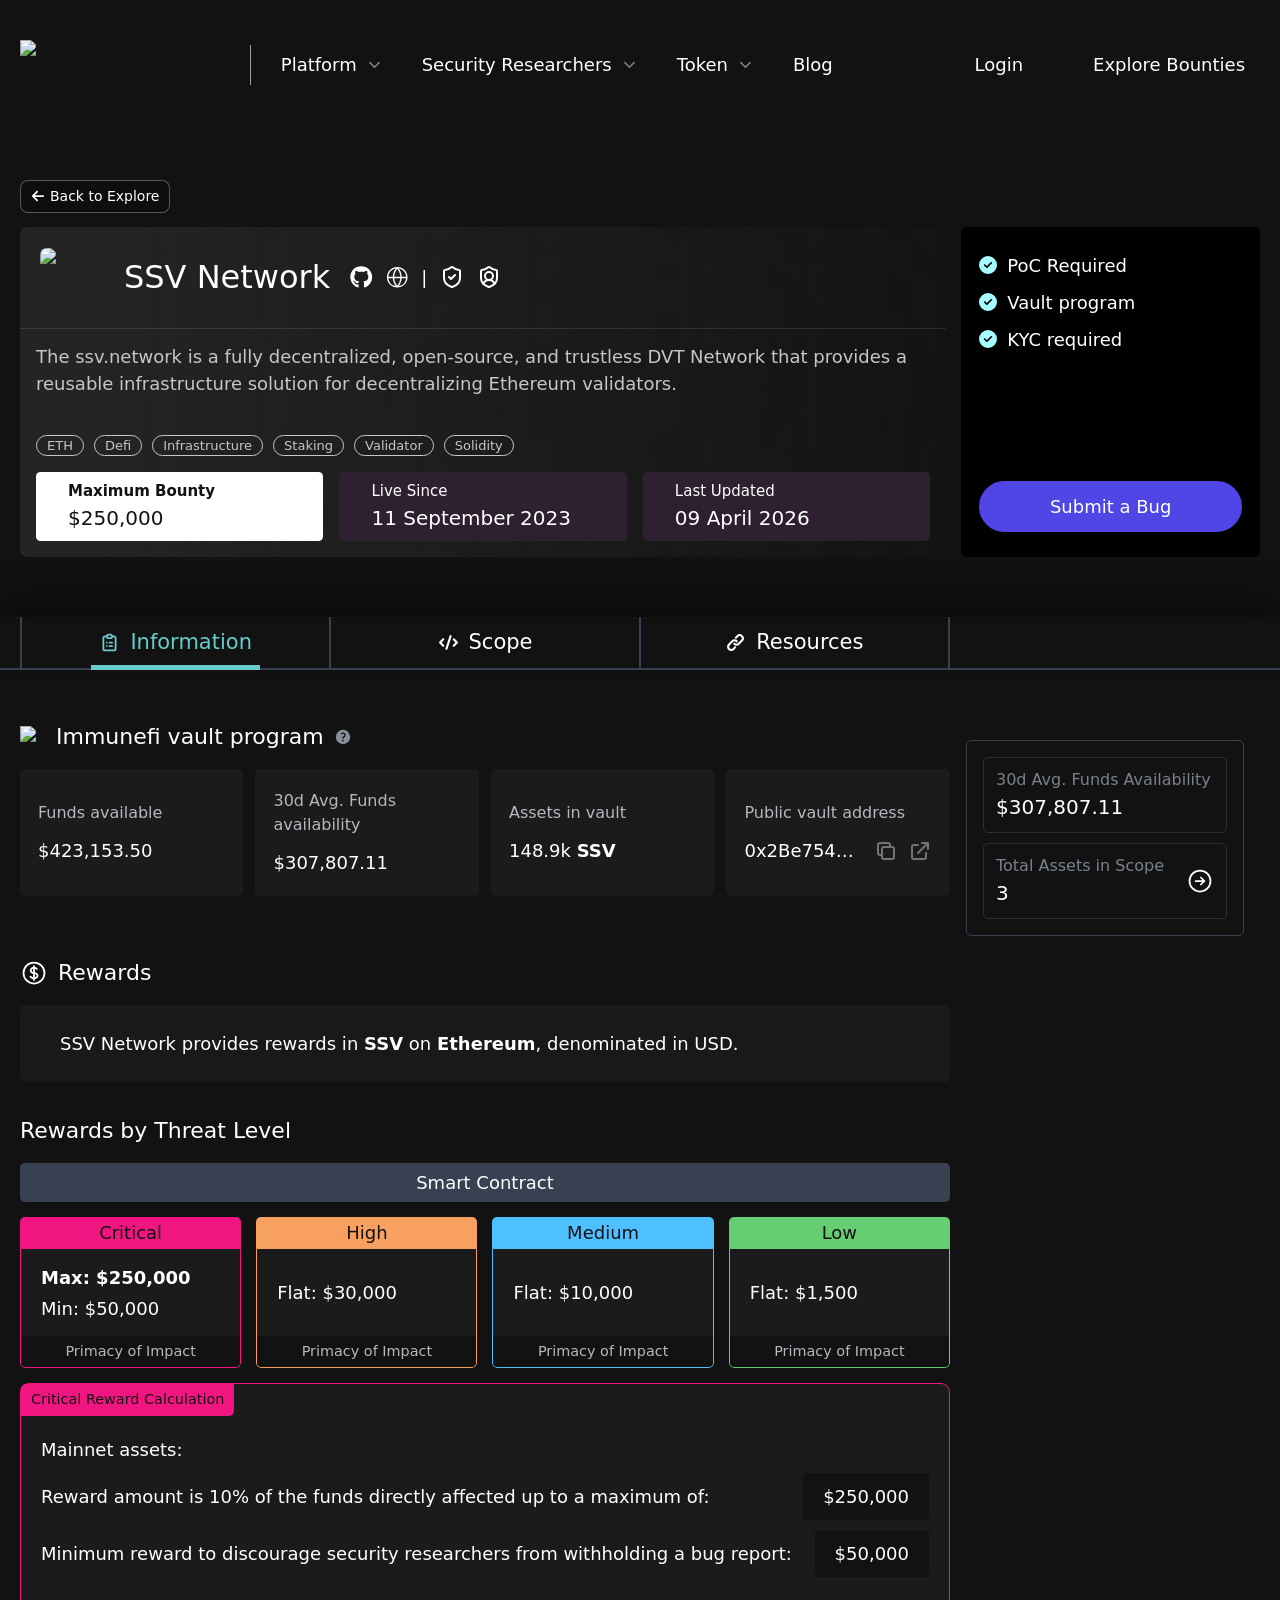
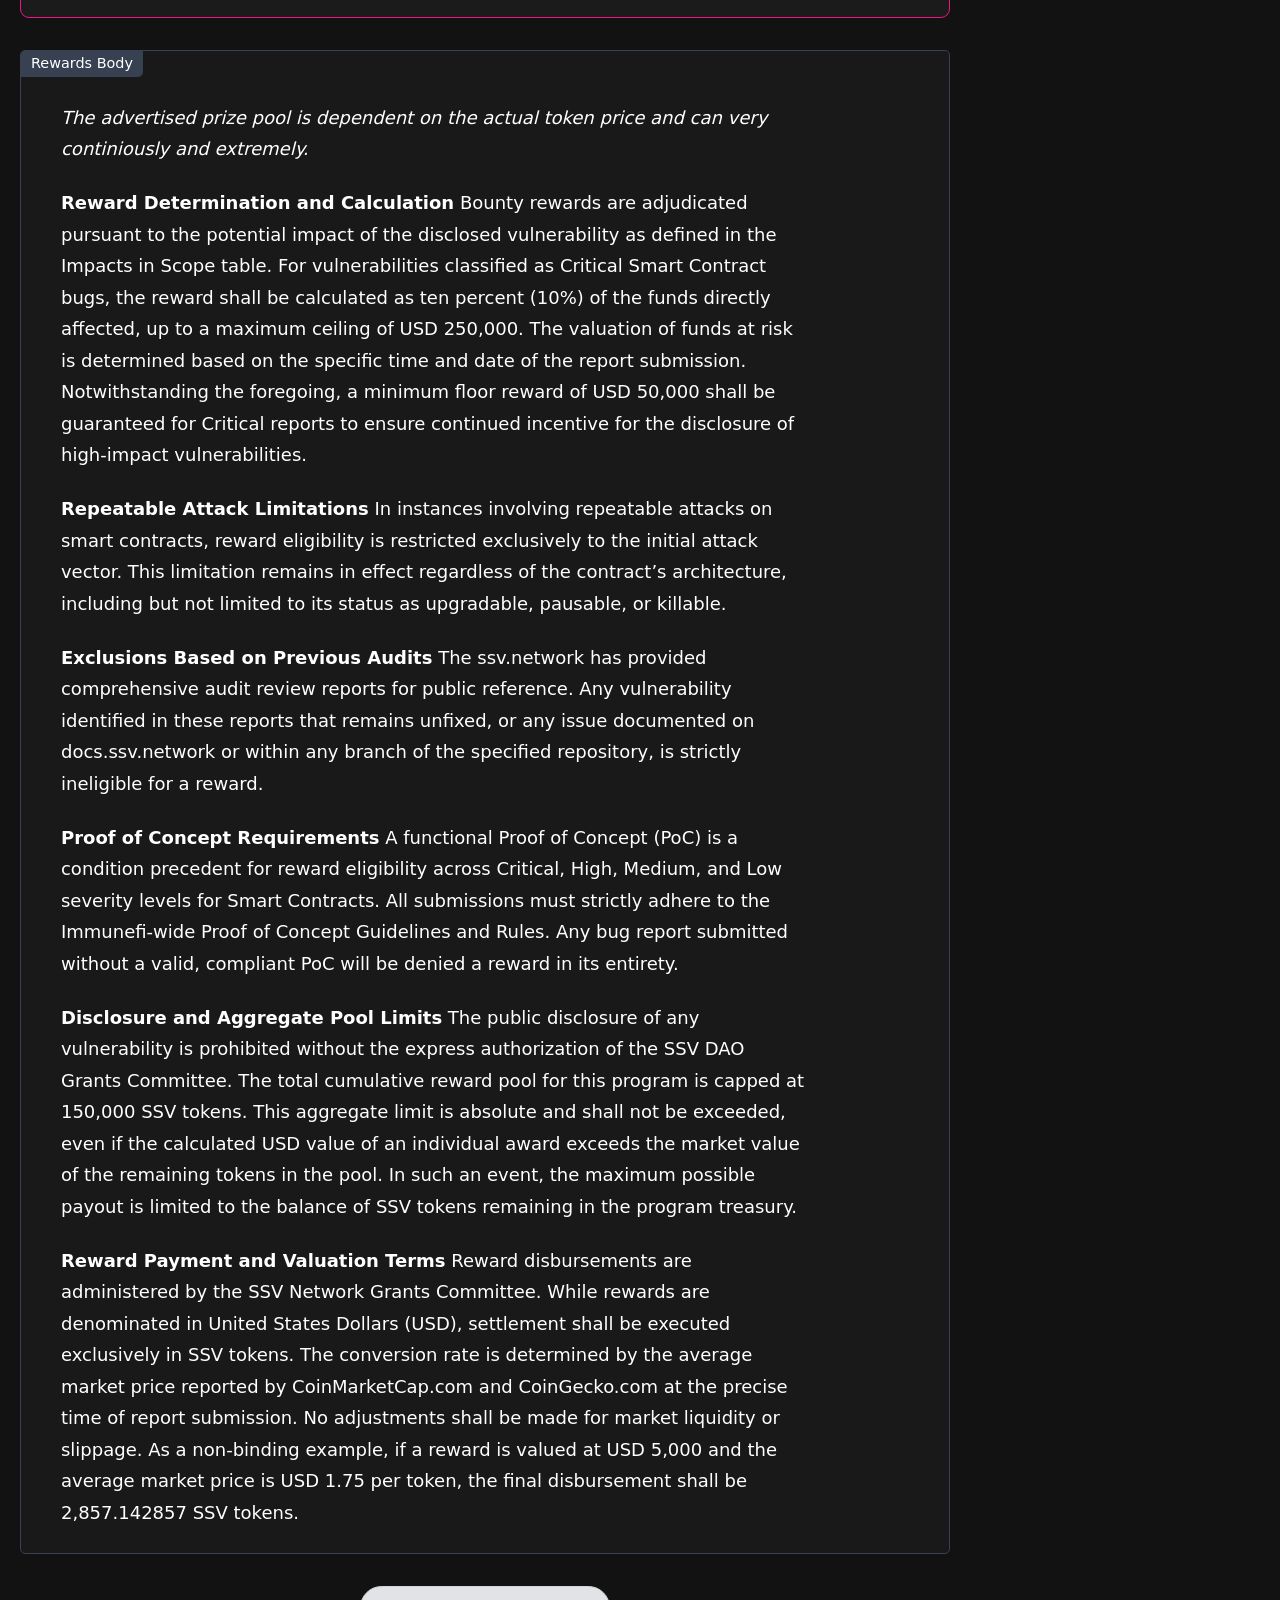
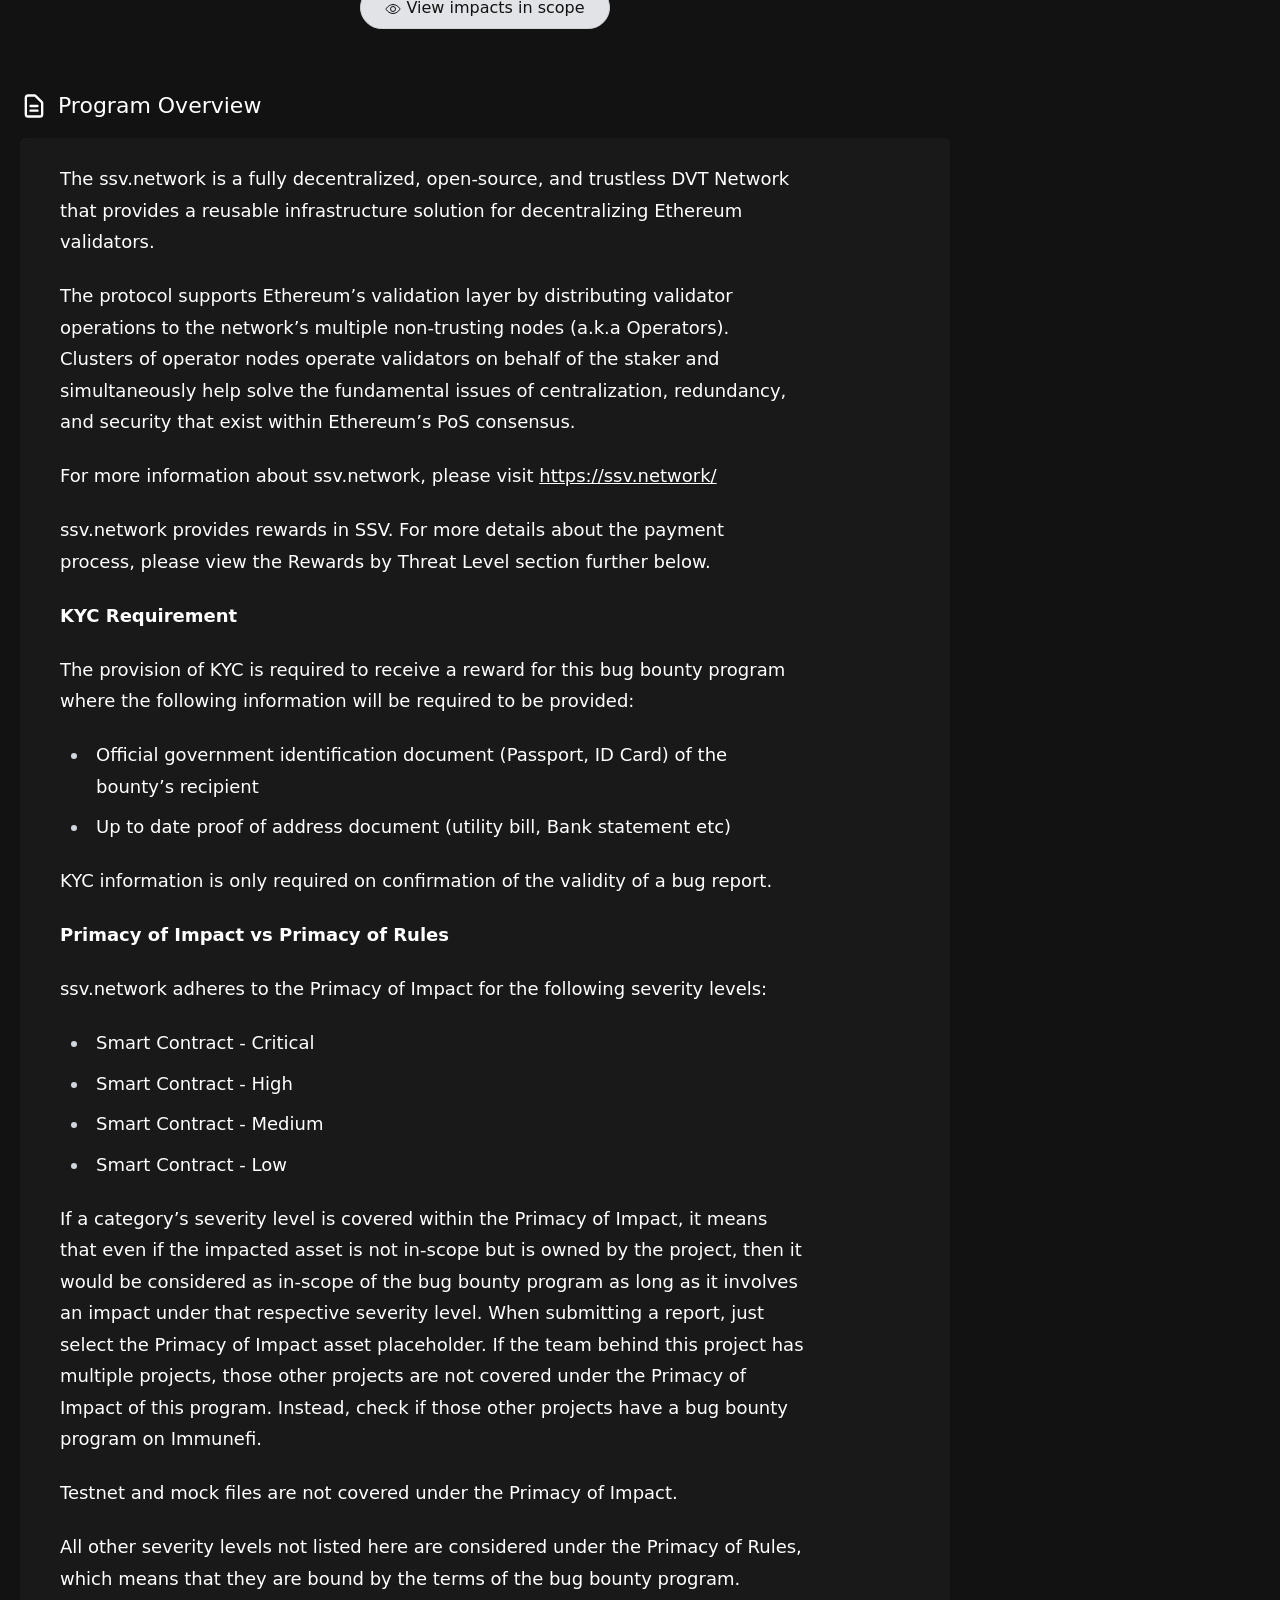
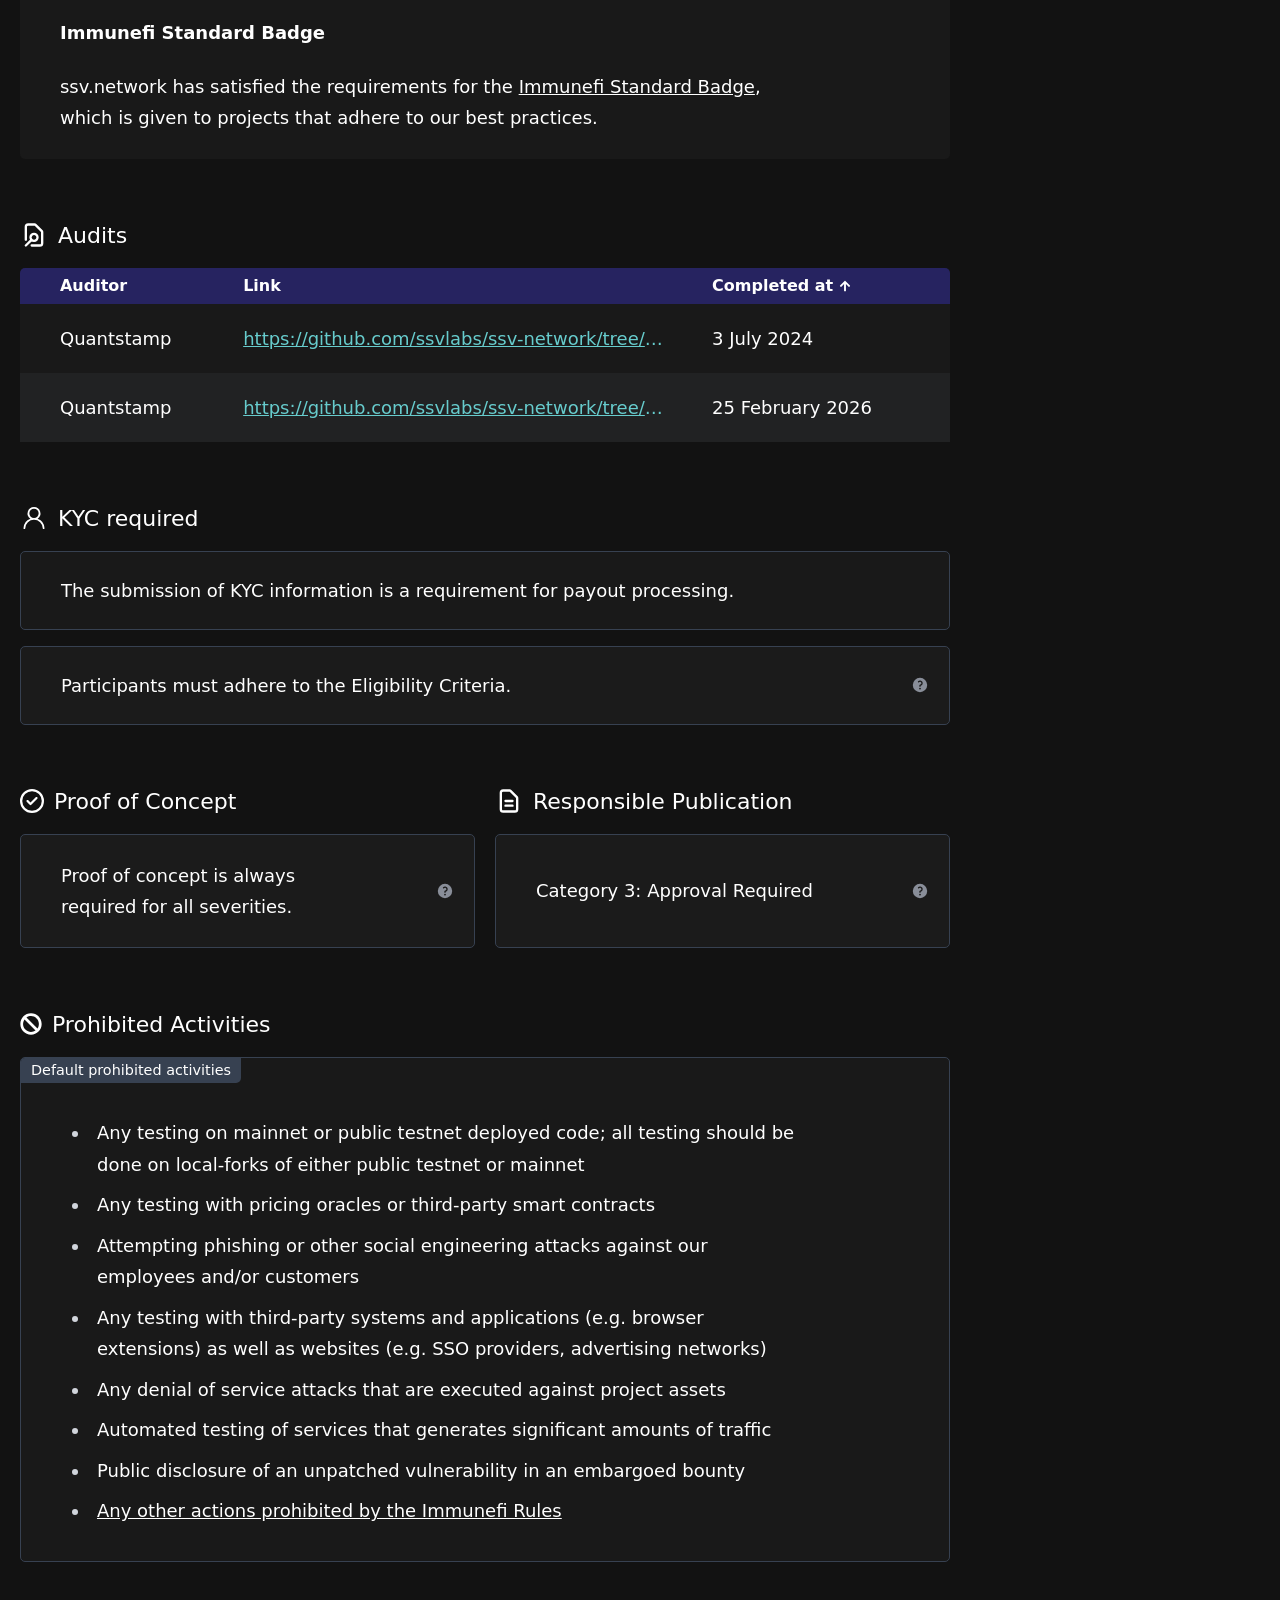
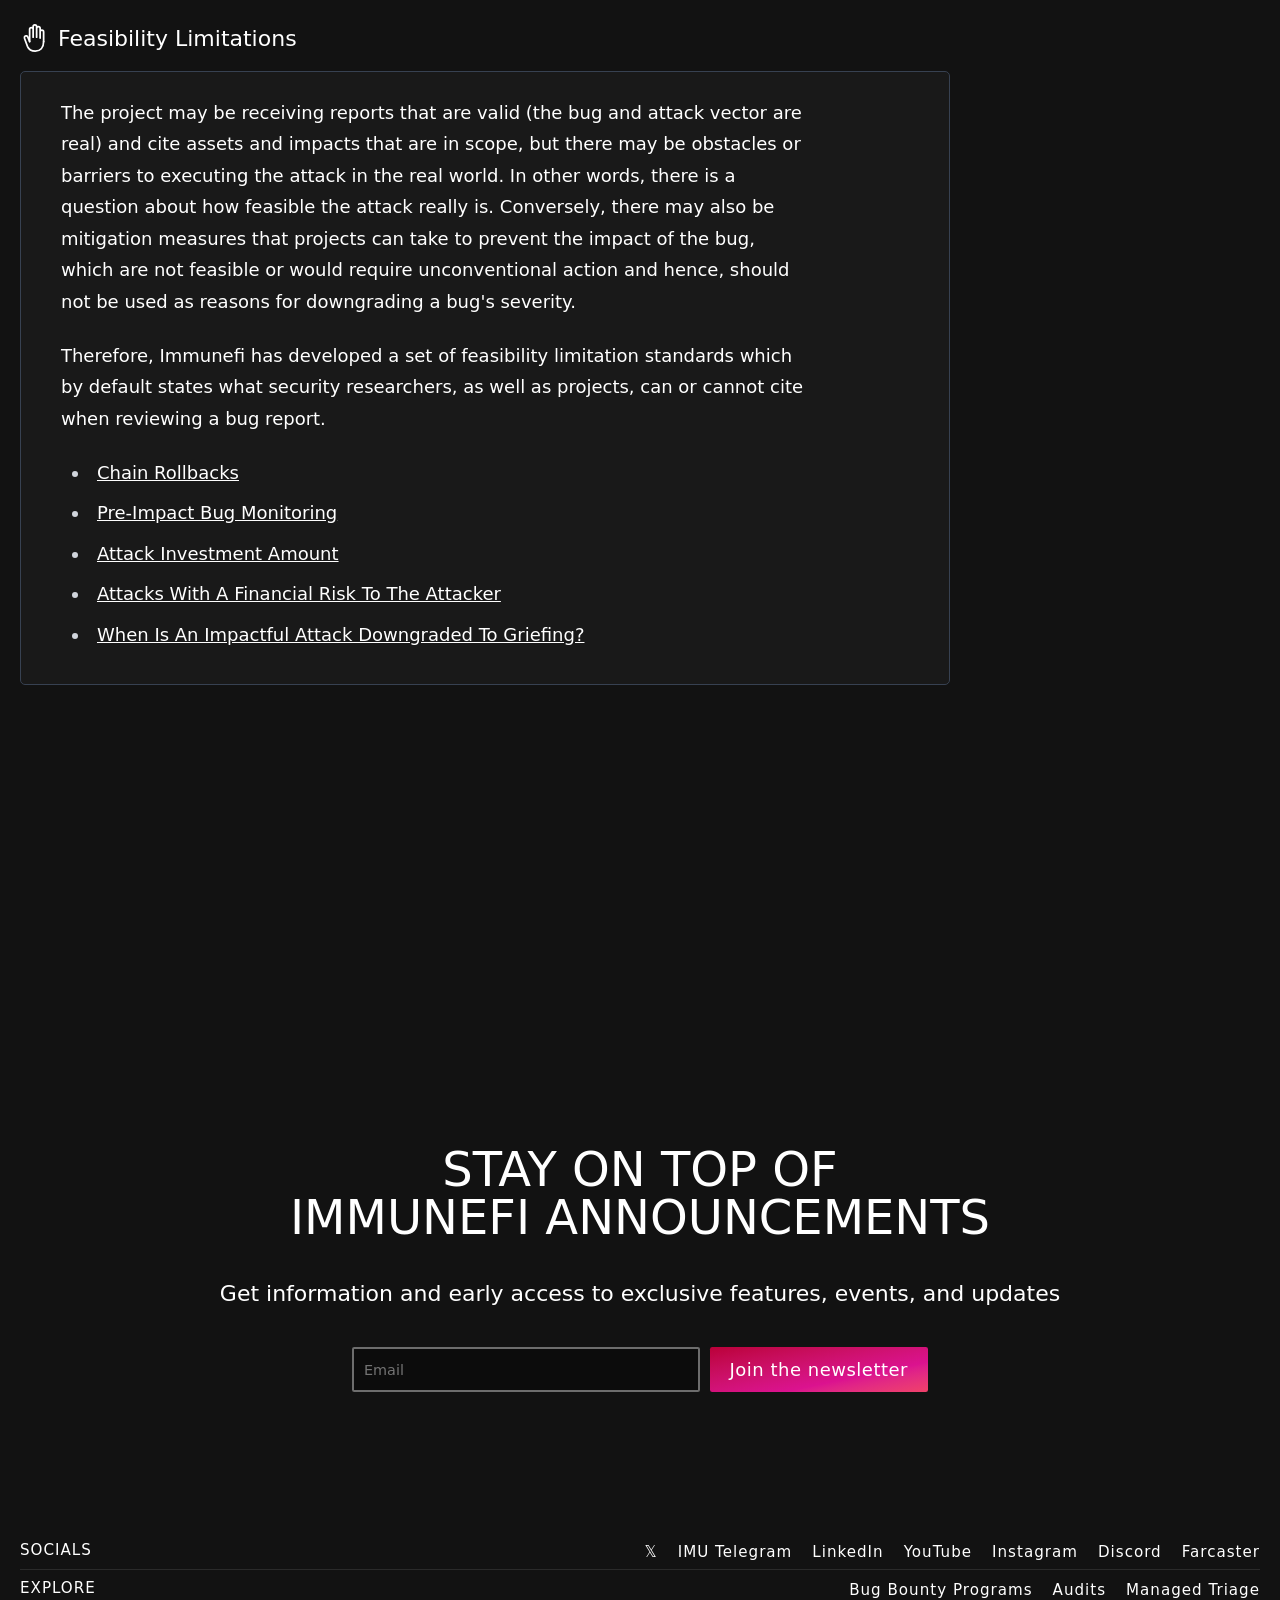
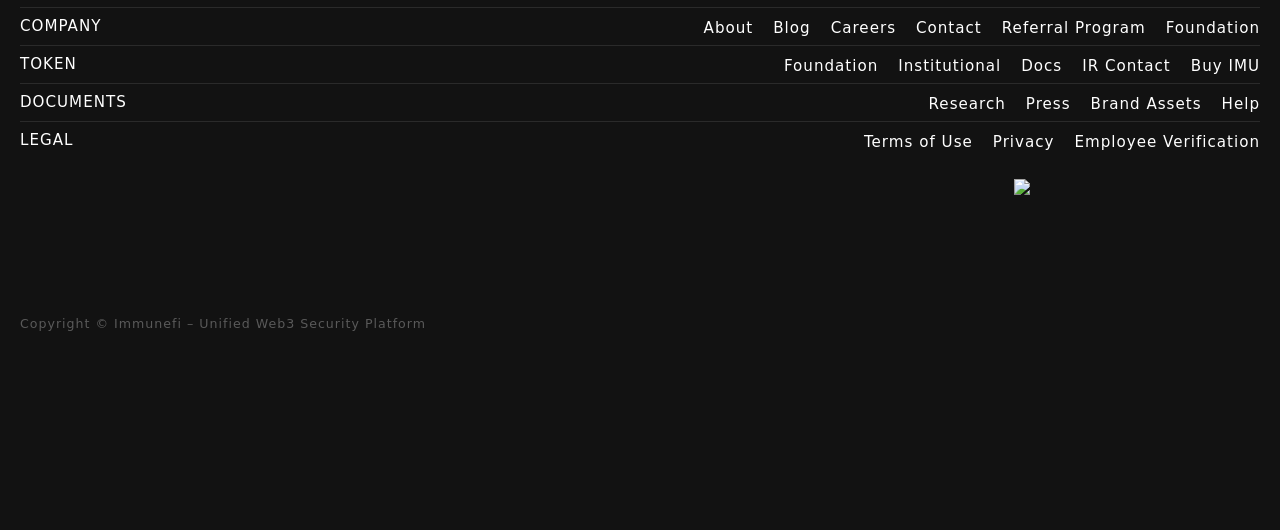
==== index.html @ 4de8725c "Add files via upload" ====
<!DOCTYPE html><html lang="en" class="h-dvh rubik_cd38be04-module__cl9swW__className unbounded_3d8309d-module__AEaBXq__variable terminalgrotesque_15b0142e-module__-9ksuq__variable ot2049_29c1a861-module__dI0RqW__variable geist_9c6cb61b-module__8NX9hq__variable" data-scrapbook-source="https://immunefi.com/bug-bounty/ssvnetwork/information/" data-scrapbook-create="20260427160636209"><head><meta charset="UTF-8"><meta name="viewport" content="width=device-width, initial-scale=1, maximum-scale=1, user-scalable=no"><link rel="stylesheet" href="0wh0rdfmyvyju.css" data-precedence="next"><link rel="stylesheet" href="13svqqn_tv061.css" data-precedence="next"><link rel="stylesheet" href="0c24myv2-mm4e.css" data-precedence="next"><meta name="theme-color" content="#000000"><meta name="next-size-adjust" content=""><title>SSV Network Bug Bounties | Immunefi</title><meta name="description" content="Find bugs and vulnerabilities on SSV Network and get paid up to $250,000."><link rel="manifest" href="https://immunefi.com/site.webmanifest"><link rel="canonical" href="https://immunefi.com/bug-bounty/ssvnetwork/information/"><meta property="og:title" content="SSV Network Bug Bounties | Immunefi"><meta property="og:description" content="Find bugs and vulnerabilities on SSV Network and get paid up to $250,000."><meta property="og:url" content="https://immunefi.com/bug-bounty/ssvnetwork/"><meta property="og:image" content="https://immunefi.com/api/programs/ssvnetwork/og-image/"><meta name="twitter:card" content="summary_large_image"><meta name="twitter:site" content="@immunefi"><meta name="twitter:title" content="SSV Network Bug Bounties | Immunefi"><meta name="twitter:description" content="Find bugs and vulnerabilities on SSV Network and get paid up to $250,000."><meta name="twitter:image" content="https://immunefi.com/api/programs/ssvnetwork/og-image/"><link rel="apple-touch-icon" href="https://immunefi.com/apple-touch-icon.png" sizes="180x180"><link rel="mask-icon" href="https://immunefi.com/safari-pinned-tab.svg" color="#5bbad5"><meta name="sentry-trace" content="eca3f152290b73a9247de5c320dfde5b-e21349cb93e6e04c-0"><meta name="baggage" content="sentry-environment=production,sentry-release=989be0faf2cddc36afb790227e4292410c1101b3,sentry-public_key=2686be14354b41818cd1794a6854a5aa,sentry-trace_id=eca3f152290b73a9247de5c320dfde5b,sentry-org_id=609579,sentry-sampled=false,sentry-sample_rand=0.5353122417145701,sentry-sample_rate=0.02"><script data-scrapbook-elem="custom-elements-loader">(function (names) { if (!customElements) { return; } for (const name of names) { customElements.define(name, class CustomElement extends HTMLElement {}); } })(["next-route-announcer"])</script></head><body class="overflow-x-hidden" style="overflow: auto;"><div class="relative"><div class="absolute z-[-1] min-h-screen w-full 2xl:top-[-200px]"><div class="aspect-h-8 aspect-w-7 lg:aspect-h-9 lg:aspect-w-16"><span style="box-sizing: border-box; display: block; overflow: hidden; width: initial; height: initial; background: none; opacity: 1; border: 0px; margin: 0px; padding: 0px; position: absolute; inset: 0px;"><img alt="" sizes="100vw" srcset="gradient-1.png 640w, gradient-3.png 750w, gradient.png 828w, gradient-2.png 1080w, gradient-7.png 1200w, gradient-5.png 1920w, gradient-6.png 2048w, gradient-4.png 3840w" src="gradient-4.png" decoding="async" data-nimg="fill" style="position: absolute; inset: 0px; box-sizing: border-box; padding: 0px; border: medium; margin: auto; display: block; width: 0px; height: 0px; min-width: 100%; max-width: 100%; min-height: 100%; max-height: 100%;"></span></div></div><header class="relative z-50 mb-3 lg:mb-10" data-testid="pageHeader"><div class="container flex items-center justify-between py-4 lg:justify-normal lg:py-8"><a class="lg:max-w-auto mx-auto flex max-w-[200px] justify-center" data-testid="desktopLogo" href="https://immunefi.com/"><img alt="Immunefi" loading="lazy" width="240" height="60" decoding="async" data-nimg="1" style="color: transparent;" src="logo-white.svg"></a><div class="h-8 w-px bg-neutral-400 mx-6 hidden lg:block"></div><nav data-testid="desktopMenu" class="hidden w-full items-center justify-between leading-none font-normal lg:flex xl:gap-x-8 2xl:gap-x-10"><div class="flex items-center gap-x-4 xl:gap-x-8 2xl:gap-x-10"><div class="relative"><button type="button" class="focus:outline-hidden"><div class="flex h-5 items-center space-x-2"><div id="options-menu" class="whitespace-nowrap">Platform</div><svg stroke="currentColor" fill="currentColor" stroke-width="0" viewBox="0 0 256 256" class="size-3 opacity-50 duration-75 rotate-0" height="1em" width="1em" xmlns="http://www.w3.org/2000/svg"><path d="M216.49,104.49l-80,80a12,12,0,0,1-17,0l-80-80a12,12,0,0,1,17-17L128,159l71.51-71.52a12,12,0,0,1,17,17Z"></path></svg></div></button><div class="absolute top-full left-1/2 z-50 mt-3 w-56 origin-center -translate-x-1/2 rounded-lg bg-white shadow-lg ring-1 ring-black/5 transition duration-75 focus:outline-hidden pointer-events-none scale-95 opacity-0 ease-in" role="menu" aria-orientation="vertical" aria-labelledby="options-menu"><svg width="66" height="26" viewBox="0 0 66 26" fill="none" xmlns="http://www.w3.org/2000/svg" class="fill-white absolute -top-2 left-1/2 z-[51] origin-center -translate-x-1/2 transition duration-75 opacity-0 ease-in"><path fill-rule="evenodd" clip-rule="evenodd" d="M51.9703 9.9998C48.7877 9.9998 45.7355 8.73552 43.4851 6.48508L41.4853 4.4853C36.799 -0.20099 29.201 -0.200994 24.5147 4.4853L22.5149 6.48508C20.2645 8.73552 17.2123 9.9998 14.0297 9.9998H8C3.58172 9.9998 0 13.5815 0 17.9998C0 22.4181 3.58172 25.9998 8 25.9998H58C62.4183 25.9998 66 22.4181 66 17.9998C66 13.5815 62.4183 9.9998 58 9.9998H51.9703Z"></path></svg><div class="z-[60] px-2 py-4" role="none"><a class="hover:border-deepBlack block rounded border-2 border-transparent px-4 py-2 text-center text-sm text-black" role="menuitem" href="https://immunefi.com/bug-bounty-program/"><span class="font-normal text-[0.84rem] tracking-[1px] leading-tight">Bug Bounty Programs</span></a><a class="hover:border-deepBlack block rounded border-2 border-transparent px-4 py-2 text-center text-sm text-black" role="menuitem" href="https://immunefi.com/pr-reviews/"><span class="font-normal text-[0.84rem] tracking-[1px] leading-tight">PR Reviews</span></a><a class="hover:border-deepBlack block rounded border-2 border-transparent px-4 py-2 text-center text-sm text-black" role="menuitem" href="https://immunefi.com/audits/"><span class="font-normal text-[0.84rem] tracking-[1px] leading-tight">Audits</span></a><a class="hover:border-deepBlack block rounded border-2 border-transparent px-4 py-2 text-center text-sm text-black" role="menuitem" href="https://immunefi.com/audit-competitions/"><span class="font-normal text-[0.84rem] tracking-[1px] leading-tight">Audit Competitions</span></a><a class="hover:border-deepBlack block rounded border-2 border-transparent px-4 py-2 text-center text-sm text-black" role="menuitem" href="https://immunefi.com/invite-only-program/"><span class="font-normal text-[0.84rem] tracking-[1px] leading-tight">Invite Only</span></a><a class="hover:border-deepBlack block rounded border-2 border-transparent px-4 py-2 text-center text-sm text-black" role="menuitem" href="https://immunefi.com/safe-harbor/"><span class="font-normal text-[0.84rem] tracking-[1px] leading-tight">Safe Harbor</span></a><a class="hover:border-deepBlack block rounded border-2 border-transparent px-4 py-2 text-center text-sm text-black" role="menuitem" href="https://immunefi.com/vaults/"><span class="font-normal text-[0.84rem] tracking-[1px] leading-tight">Vaults</span></a><a class="hover:border-deepBlack block rounded border-2 border-transparent px-4 py-2 text-center text-sm text-black" role="menuitem" href="https://immunefi.com/managed-triage/"><span class="font-normal text-[0.84rem] tracking-[1px] leading-tight">Managed Triage</span></a><a href="https://immunefisupport.zendesk.com/?utm_source=immunefi" class="hover:border-deepBlack block rounded border-2 border-transparent px-4 py-2 text-center text-sm text-black" role="menuitem" target="_blank" rel="noopener noreferrer"><span class="font-normal text-[0.84rem] tracking-[1px] leading-tight">Help Center</span></a></div></div></div><div class="relative"><button type="button" class="focus:outline-hidden"><div class="flex h-5 items-center space-x-2"><div id="options-menu" class="whitespace-nowrap">Security Researchers</div><svg stroke="currentColor" fill="currentColor" stroke-width="0" viewBox="0 0 256 256" class="size-3 opacity-50 duration-75 rotate-0" height="1em" width="1em" xmlns="http://www.w3.org/2000/svg"><path d="M216.49,104.49l-80,80a12,12,0,0,1-17,0l-80-80a12,12,0,0,1,17-17L128,159l71.51-71.52a12,12,0,0,1,17,17Z"></path></svg></div></button><div class="absolute top-full left-1/2 z-50 mt-3 w-56 origin-center -translate-x-1/2 rounded-lg bg-white shadow-lg ring-1 ring-black/5 transition duration-75 focus:outline-hidden pointer-events-none scale-95 opacity-0 ease-in" role="menu" aria-orientation="vertical" aria-labelledby="options-menu"><svg width="66" height="26" viewBox="0 0 66 26" fill="none" xmlns="http://www.w3.org/2000/svg" class="fill-white absolute -top-2 left-1/2 z-[51] origin-center -translate-x-1/2 transition duration-75 opacity-0 ease-in"><path fill-rule="evenodd" clip-rule="evenodd" d="M51.9703 9.9998C48.7877 9.9998 45.7355 8.73552 43.4851 6.48508L41.4853 4.4853C36.799 -0.20099 29.201 -0.200994 24.5147 4.4853L22.5149 6.48508C20.2645 8.73552 17.2123 9.9998 14.0297 9.9998H8C3.58172 9.9998 0 13.5815 0 17.9998C0 22.4181 3.58172 25.9998 8 25.9998H58C62.4183 25.9998 66 22.4181 66 17.9998C66 13.5815 62.4183 9.9998 58 9.9998H51.9703Z"></path></svg><div class="z-[60] px-2 py-4" role="none"><a target="_blank" referrerpolicy="origin" href="https://bugs.immunefi.com/signup?utm_campaign=home_sr_dropdown_join_immunefi_button&amp;utm_source=immunefi" role="menuitem" class="hover:border-deepBlack mx-2 mb-2 flex items-center justify-between rounded border-2 border-white px-2 py-1 text-black sm:mx-0 lg:mb-0 lg:border-transparent lg:text-sm"><div class=""><div class="flex items-center gap-2 text-white lg:text-black"><p class="font-semibold">Join Immunefi</p><svg xmlns="http://www.w3.org/2000/svg" width="24" height="24" viewBox="0 0 24 24" fill="none" stroke="currentColor" stroke-width="2" stroke-linecap="round" stroke-linejoin="round" class="lucide lucide-arrow-right size-3" aria-hidden="true"><path d="M5 12h14"></path><path d="m12 5 7 7-7 7"></path></svg></div><p class="text-muted-foreground text-[0.7rem]">Find bugs. Get paid.</p></div><img alt="Immunefi Profile Pic" loading="eager" width="64" height="64" decoding="async" data-nimg="1" class="rounded-full" style="color: transparent;" srcset="join-immunefi-pfp-1.png 1x, join-immunefi-pfp.png 2x" src="join-immunefi-pfp.png"></a><div class="m-2 hidden h-[1.5px] rounded-full bg-gray-200 lg:block"></div><a class="hover:border-deepBlack block rounded border-2 border-transparent px-4 py-2 text-center text-sm text-black" role="menuitem" href="https://immunefi.com/hacker-pledging/"><span class="font-normal text-[0.84rem] tracking-[1px] leading-tight">Hacker Pledging</span></a><a href="https://immunefisupport.zendesk.com/hc/en-us/categories/5425506638353-For-Whitehats?utm_source=immunefi" class="hover:border-deepBlack block rounded border-2 border-transparent px-4 py-2 text-center text-sm text-black" role="menuitem" target="_blank" rel="noopener noreferrer"><span class="font-normal text-[0.84rem] tracking-[1px] leading-tight">Help for Whitehats</span></a><a class="hover:border-deepBlack block rounded border-2 border-transparent px-4 py-2 text-center text-sm text-black" role="menuitem" href="https://immunefi.com/allstars/"><span class="font-normal text-[0.84rem] tracking-[1px] leading-tight">All Stars</span></a><a class="hover:border-deepBlack block rounded border-2 border-transparent px-4 py-2 text-center text-sm text-black" role="menuitem" href="https://immunefi.com/learn/"><span class="font-normal text-[0.84rem] tracking-[1px] leading-tight">Learn</span></a><a class="hover:border-deepBlack block rounded border-2 border-transparent px-4 py-2 text-center text-sm text-black" role="menuitem" href="https://immunefi.com/leaderboard/"><span class="font-normal text-[0.84rem] tracking-[1px] leading-tight">Leaderboard</span></a><a class="hover:border-deepBlack block rounded border-2 border-transparent px-4 py-2 text-center text-sm text-black" role="menuitem" href="https://immunefi.com/immunefi-top-10/"><span class="font-normal text-[0.84rem] tracking-[1px] leading-tight">Immunefi Top 10 Bugs</span></a><a class="hover:border-deepBlack block rounded border-2 border-transparent px-4 py-2 text-center text-sm text-black" role="menuitem" href="https://immunefi.com/whitehat-awards/"><span class="font-normal text-[0.84rem] tracking-[1px] leading-tight">Whitehat Awards</span></a><a class="hover:border-deepBlack block rounded border-2 border-transparent px-4 py-2 text-center text-sm text-black" role="menuitem" href="https://immunefi.com/hall-of-fame/"><span class="font-normal text-[0.84rem] tracking-[1px] leading-tight">Whitehat Hall of Fame</span></a><a href="https://reports.immunefi.com/?utm_source=immunefi" class="hover:border-deepBlack block rounded border-2 border-transparent px-4 py-2 text-center text-sm text-black" role="menuitem" target="_blank" rel="noopener noreferrer"><span class="font-normal text-[0.84rem] tracking-[1px] leading-tight">Competition Findings</span></a><a class="hover:border-deepBlack block rounded border-2 border-transparent px-4 py-2 text-center text-sm text-black" role="menuitem" href="https://immunefi.com/responsible-publication/"><span class="font-normal text-[0.84rem] tracking-[1px] leading-tight">Responsible Publication</span></a></div></div></div><div class="relative"><button type="button" class="focus:outline-hidden"><div class="flex h-5 items-center space-x-2"><div id="options-menu" class="whitespace-nowrap">Token</div><svg stroke="currentColor" fill="currentColor" stroke-width="0" viewBox="0 0 256 256" class="size-3 opacity-50 duration-75 rotate-0" height="1em" width="1em" xmlns="http://www.w3.org/2000/svg"><path d="M216.49,104.49l-80,80a12,12,0,0,1-17,0l-80-80a12,12,0,0,1,17-17L128,159l71.51-71.52a12,12,0,0,1,17,17Z"></path></svg></div></button><div class="absolute top-full left-1/2 z-50 mt-3 w-56 origin-center -translate-x-1/2 rounded-lg bg-white shadow-lg ring-1 ring-black/5 transition duration-75 focus:outline-hidden pointer-events-none scale-95 opacity-0 ease-in" role="menu" aria-orientation="vertical" aria-labelledby="options-menu"><svg width="66" height="26" viewBox="0 0 66 26" fill="none" xmlns="http://www.w3.org/2000/svg" class="fill-white absolute -top-2 left-1/2 z-[51] origin-center -translate-x-1/2 transition duration-75 opacity-0 ease-in"><path fill-rule="evenodd" clip-rule="evenodd" d="M51.9703 9.9998C48.7877 9.9998 45.7355 8.73552 43.4851 6.48508L41.4853 4.4853C36.799 -0.20099 29.201 -0.200994 24.5147 4.4853L22.5149 6.48508C20.2645 8.73552 17.2123 9.9998 14.0297 9.9998H8C3.58172 9.9998 0 13.5815 0 17.9998C0 22.4181 3.58172 25.9998 8 25.9998H58C62.4183 25.9998 66 22.4181 66 17.9998C66 13.5815 62.4183 9.9998 58 9.9998H51.9703Z"></path></svg><div class="z-[60] px-2 py-4" role="none"><a href="https://immunefi.foundation/?utm_source=immunefi&amp;utm_medium=navbar&amp;utm_content=foundation" class="hover:border-deepBlack block rounded border-2 border-transparent px-4 py-2 text-center text-sm text-black" role="menuitem" target="_blank" rel="noopener noreferrer"><span class="font-normal text-[0.84rem] tracking-[1px] leading-tight">Foundation</span></a><a href="https://immunefi.foundation/institutional?utm_source=immunefi&amp;utm_medium=navbar&amp;utm_content=institutional" class="hover:border-deepBlack block rounded border-2 border-transparent px-4 py-2 text-center text-sm text-black" role="menuitem" target="_blank" rel="noopener noreferrer"><span class="font-normal text-[0.84rem] tracking-[1px] leading-tight">Institutional</span></a><a href="https://docs.immunefi.foundation/?utm_source=immunefi&amp;utm_medium=navbar&amp;utm_content=docs" class="hover:border-deepBlack block rounded border-2 border-transparent px-4 py-2 text-center text-sm text-black" role="menuitem" target="_blank" rel="noopener noreferrer"><span class="font-normal text-[0.84rem] tracking-[1px] leading-tight">Docs</span></a><a href="https://mnrj63gcocj.typeform.com/to/gG25n4bN?utm_source=immunefi&amp;utm_medium=navbar&amp;utm_content=ir-contact" class="hover:border-deepBlack block rounded border-2 border-transparent px-4 py-2 text-center text-sm text-black" role="menuitem" target="_blank" rel="noopener noreferrer"><span class="font-normal text-[0.84rem] tracking-[1px] leading-tight">IR Contact</span></a><a href="https://linktr.ee/IMU_official?utm_source=immunefi&amp;utm_medium=navbar&amp;utm_content=buy-imu" class="hover:border-deepBlack block rounded border-2 border-transparent px-4 py-2 text-center text-sm text-black" role="menuitem" target="_blank" rel="noopener noreferrer"><span class="font-normal text-[0.84rem] tracking-[1px] leading-tight">Buy IMU</span></a></div></div></div><div class="flex items-center"><a href="https://immunefi.com/blog/"><span class="font-normal text-base">Blog</span></a></div></div><div class="flex items-center gap-x-4 xl:gap-x-8 2xl:gap-x-10"><a target="_blank" referrerpolicy="origin" href="https://bugs.immunefi.com/?utm_source=immunefi" class="p-3 whitespace-nowrap inline-block max-w-min text-center xl:whitespace-nowrap">Login</a><a class="p-3 whitespace-nowrap inline-block max-w-min text-center xl:whitespace-nowrap" href="https://immunefi.com/bug-bounty/">Explore Bounties</a></div></nav></div></header><main><article><div><div class="container mb-[14px] flex"><a class="flex items-center space-x-1 rounded-[8px] border border-[#fff]/30 bg-[#000]/20 px-2 py-1 text-[14px] leading-[21px] font-medium transition-all duration-250 hover:border-[#fff]/50 hover:bg-[#000]/40" href="https://immunefi.com/bug-bounty/"><svg stroke="currentColor" fill="currentColor" stroke-width="0" viewBox="0 0 448 512" height="1em" width="1em" xmlns="http://www.w3.org/2000/svg"><path d="M9.4 233.4c-12.5 12.5-12.5 32.8 0 45.3l160 160c12.5 12.5 32.8 12.5 45.3 0s12.5-32.8 0-45.3L109.2 288 416 288c17.7 0 32-14.3 32-32s-14.3-32-32-32l-306.7 0L214.6 118.6c12.5-12.5 12.5-32.8 0-45.3s-32.8-12.5-45.3 0l-160 160z"></path></svg><span>Back to Explore</span></a></div><div class="container mb-12 grid grid-cols-8 gap-[15px]"><div class="col-span-8 flex lg:col-span-6"><div class="grid w-full flex-col rounded-md backdrop-blur-[150px]" style="background: linear-gradient(91.35deg, rgb(36, 36, 36) 9.65%, rgba(0, 0, 0, 0) 113.63%);"><div class="flex flex-wrap items-center border-b border-[#F5F5F5]/10 px-4 py-3 lg:flex-nowrap"><div class="flex w-full items-center lg:w-auto"><div class="flex-shrink-0"><img alt="SSV Network-logo" loading="lazy" width="59" height="59" decoding="async" data-nimg="1" class="rounded-md" style="color: transparent;" srcset="ssv-1.png 1x, ssv.png 2x" src="ssv.png"></div><h1 data-testid="Header_projectName" class="ml-5 text-[24px] leading-tight font-medium break-words sm:text-[32px]">SSV Network</h1></div><div class="flex flex-1 items-center pt-2 lg:ml-4 lg:w-auto lg:pt-0"><div class="flex flex-1 items-center gap-[13px]"><a href="https://github.com/ssvlabs/ssv-network?utm_source=immunefi" target="_blank" rel="noopener noreferrer"><svg stroke="currentColor" fill="currentColor" stroke-width="0" viewBox="0 0 496 512" class="text-lg" height="1em" width="1em" xmlns="http://www.w3.org/2000/svg"><path d="M165.9 397.4c0 2-2.3 3.6-5.2 3.6-3.3.3-5.6-1.3-5.6-3.6 0-2 2.3-3.6 5.2-3.6 3-.3 5.6 1.3 5.6 3.6zm-31.1-4.5c-.7 2 1.3 4.3 4.3 4.9 2.6 1 5.6 0 6.2-2s-1.3-4.3-4.3-5.2c-2.6-.7-5.5.3-6.2 2.3zm44.2-1.7c-2.9.7-4.9 2.6-4.6 4.9.3 2 2.9 3.3 5.9 2.6 2.9-.7 4.9-2.6 4.6-4.6-.3-1.9-3-3.2-5.9-2.9zM244.8 8C106.1 8 0 113.3 0 252c0 110.9 69.8 205.8 169.5 239.2 12.8 2.3 17.3-5.6 17.3-12.1 0-6.2-.3-40.4-.3-61.4 0 0-70 15-84.7-29.8 0 0-11.4-29.1-27.8-36.6 0 0-22.9-15.7 1.6-15.4 0 0 24.9 2 38.6 25.8 21.9 38.6 58.6 27.5 72.9 20.9 2.3-16 8.8-27.1 16-33.7-55.9-6.2-112.3-14.3-112.3-110.5 0-27.5 7.6-41.3 23.6-58.9-2.6-6.5-11.1-33.3 2.6-67.9 20.9-6.5 69 27 69 27 20-5.6 41.5-8.5 62.8-8.5s42.8 2.9 62.8 8.5c0 0 48.1-33.6 69-27 13.7 34.7 5.2 61.4 2.6 67.9 16 17.7 25.8 31.5 25.8 58.9 0 96.5-58.9 104.2-114.8 110.5 9.2 7.9 17 22.9 17 46.4 0 33.7-.3 75.4-.3 83.6 0 6.5 4.6 14.4 17.3 12.1C428.2 457.8 496 362.9 496 252 496 113.3 383.5 8 244.8 8zM97.2 352.9c-1.3 1-1 3.3.7 5.2 1.6 1.6 3.9 2.3 5.2 1 1.3-1 1-3.3-.7-5.2-1.6-1.6-3.9-2.3-5.2-1zm-10.8-8.1c-.7 1.3.3 2.9 2.3 3.9 1.6 1 3.6.7 4.3-.7.7-1.3-.3-2.9-2.3-3.9-2-.6-3.6-.3-4.3.7zm32.4 35.6c-1.6 1.3-1 4.3 1.3 6.2 2.3 2.3 5.2 2.6 6.5 1 1.3-1.3.7-4.3-1.3-6.2-2.2-2.3-5.2-2.6-6.5-1zm-11.4-14.7c-1.6 1-1.6 3.6 0 5.9 1.6 2.3 4.3 3.3 5.6 2.3 1.6-1.3 1.6-3.9 0-6.2-1.4-2.3-4-3.3-5.6-2z"></path></svg></a><a href="https://ssv.network/?utm_source=immunefi" target="_blank" rel="noopener noreferrer"><svg stroke="currentColor" fill="currentColor" stroke-width="0" viewBox="0 0 24 24" class="text-lg" height="1em" width="1em" xmlns="http://www.w3.org/2000/svg"><path d="M12 1c6.075 0 11 4.925 11 11s-4.925 11-11 11S1 18.075 1 12 5.925 1 12 1Zm3.241 10.5v-.001c-.1-2.708-.992-4.904-1.89-6.452a13.919 13.919 0 0 0-1.304-1.88L12 3.11l-.047.059c-.354.425-.828 1.06-1.304 1.88-.898 1.547-1.79 3.743-1.89 6.451Zm-12.728 0h4.745c.1-3.037 1.1-5.49 2.093-7.204.39-.672.78-1.233 1.119-1.673C6.11 3.329 2.746 7 2.513 11.5Zm18.974 0C21.254 7 17.89 3.329 13.53 2.623c.339.44.729 1.001 1.119 1.673.993 1.714 1.993 4.167 2.093 7.204ZM8.787 13c.182 2.478 1.02 4.5 1.862 5.953.382.661.818 1.29 1.304 1.88l.047.057.047-.059c.354-.425.828-1.06 1.304-1.88.842-1.451 1.679-3.471 1.862-5.951Zm-1.504 0H2.552a9.505 9.505 0 0 0 7.918 8.377 15.773 15.773 0 0 1-1.119-1.673C8.413 18.085 7.47 15.807 7.283 13Zm9.434 0c-.186 2.807-1.13 5.085-2.068 6.704-.39.672-.78 1.233-1.118 1.673A9.506 9.506 0 0 0 21.447 13Z"></path></svg></a><span>|</span><span class="" data-state="closed"><svg xmlns="http://www.w3.org/2000/svg" width="24" height="24" viewBox="0 0 24 24" fill="none" stroke="currentColor" stroke-width="2" stroke-linecap="round" stroke-linejoin="round" class="lucide lucide-shield-check text-lg" aria-hidden="true"><path d="M20 13c0 5-3.5 7.5-7.66 8.95a1 1 0 0 1-.67-.01C7.5 20.5 4 18 4 13V6a1 1 0 0 1 1-1c2 0 4.5-1.2 6.24-2.72a1.17 1.17 0 0 1 1.52 0C14.51 3.81 17 5 19 5a1 1 0 0 1 1 1z"></path><path d="m9 12 2 2 4-4"></path></svg></span><span class="" data-state="closed"><svg xmlns="http://www.w3.org/2000/svg" width="24" height="24" viewBox="0 0 24 24" fill="none" stroke="currentColor" stroke-width="2" stroke-linecap="round" stroke-linejoin="round" class="lucide lucide-shield-user text-lg" aria-hidden="true"><path d="M20 13c0 5-3.5 7.5-7.66 8.95a1 1 0 0 1-.67-.01C7.5 20.5 4 18 4 13V6a1 1 0 0 1 1-1c2 0 4.5-1.2 6.24-2.72a1.17 1.17 0 0 1 1.52 0C14.51 3.81 17 5 19 5a1 1 0 0 1 1 1z"></path><path d="M6.376 18.91a6 6 0 0 1 11.249.003"></path><circle cx="12" cy="11" r="4"></circle></svg></span></div><div class="ml-auto"></div></div></div><div class="px-[16px] py-[14px] text-[18px] leading-[27px] font-normal text-[#C4C7CC]"><div class="Markdown-module__WgzoCG__markdown"><p>The ssv.network is a fully decentralized, open-source, and trustless DVT Network that provides a reusable infrastructure solution for decentralizing Ethereum validators.</p></div></div><div class="flex flex-col justify-end"><div><div class="flex flex-wrap gap-2 px-[16px] text-[#C4C7CC]"><div class="flex items-center justify-center rounded-[100px] border border-[#C4C7CC] px-2 text-[13px]">ETH</div><div class="flex items-center justify-center rounded-[100px] border border-[#C4C7CC] px-2 text-[13px]">Defi</div><div class="flex items-center justify-center rounded-[100px] border border-[#C4C7CC] px-2 text-[13px]">Infrastructure</div><div class="flex items-center justify-center rounded-[100px] border border-[#C4C7CC] px-2 text-[13px]">Staking</div><div class="flex items-center justify-center rounded-[100px] border border-[#C4C7CC] px-2 text-[13px]">Validator</div><div class="flex items-center justify-center rounded-[100px] border border-[#C4C7CC] px-2 text-[13px]">Solidity</div></div></div><div class="flex items-end"><div class="tiles align-self-end flex-1 p-[16px] [--tiles-gap:16px] sm:[--tiles-cols:3] xl:[--tiles-cols:3]"><div class="rounded px-[16px] py-[8px] lg:px-[32px] bg-white"><div class="text-[15px] font-light font-semibold text-black">Maximum Bounty</div><span class="text-[20px] font-medium text-black">$250,000</span></div><div class="rounded px-[16px] py-[8px] lg:px-[32px] bg-[#2E2030]"><div class="text-[15px] font-light">Live Since</div><span class="text-[20px] font-medium text-white">11 September 2023</span></div><div class="rounded px-[16px] py-[8px] lg:px-[32px] bg-[#2E2030]"><div class="text-[15px] font-light">Last Updated</div><span class="text-[20px] font-medium text-white">09 April 2026</span></div></div></div></div></div></div><div class="col-span-8 flex flex-col space-y-[16px] lg:col-span-2"><div class="w-full flex-1 rounded-[5px] bg-[#000] px-[18px] py-[25px] h-1 min-h-[330px]"><div class="flex h-full flex-col justify-between"><ul class="space-y-[10px]"><li class="flex items-center space-x-2"><svg stroke="currentColor" fill="currentColor" stroke-width="0" viewBox="0 0 512 512" class="text-[#A4FEFF]" height="1em" width="1em" xmlns="http://www.w3.org/2000/svg"><path d="M256 512A256 256 0 1 0 256 0a256 256 0 1 0 0 512zM369 209L241 337c-9.4 9.4-24.6 9.4-33.9 0l-64-64c-9.4-9.4-9.4-24.6 0-33.9s24.6-9.4 33.9 0l47 47L335 175c9.4-9.4 24.6-9.4 33.9 0s9.4 24.6 0 33.9z"></path></svg><p>PoC Required</p></li><li class="flex items-center space-x-2"><svg stroke="currentColor" fill="currentColor" stroke-width="0" viewBox="0 0 512 512" class="text-[#A4FEFF]" height="1em" width="1em" xmlns="http://www.w3.org/2000/svg"><path d="M256 512A256 256 0 1 0 256 0a256 256 0 1 0 0 512zM369 209L241 337c-9.4 9.4-24.6 9.4-33.9 0l-64-64c-9.4-9.4-9.4-24.6 0-33.9s24.6-9.4 33.9 0l47 47L335 175c9.4-9.4 24.6-9.4 33.9 0s9.4 24.6 0 33.9z"></path></svg><p>Vault program</p></li><li class="flex items-center space-x-2"><svg stroke="currentColor" fill="currentColor" stroke-width="0" viewBox="0 0 512 512" class="text-[#A4FEFF]" height="1em" width="1em" xmlns="http://www.w3.org/2000/svg"><path d="M256 512A256 256 0 1 0 256 0a256 256 0 1 0 0 512zM369 209L241 337c-9.4 9.4-24.6 9.4-33.9 0l-64-64c-9.4-9.4-9.4-24.6 0-33.9s24.6-9.4 33.9 0l47 47L335 175c9.4-9.4 24.6-9.4 33.9 0s9.4 24.6 0 33.9z"></path></svg><p>KYC required</p></li></ul><div class="mt-[20px] space-y-[10px]"><a target="_blank" referrerpolicy="origin" href="https://bugs.immunefi.com/dashboard/new-submission?utm_source=immunefi" class="btn block border-[#4F46E5] bg-[#4F46E5] !text-white hover:border-[#423bc0] hover:bg-[#423bc0] hover:text-white">Submit a Bug</a></div></div></div></div></div></div><div id="top"></div> <div class="sticky top-0 z-[49] bg-black shadow-[0_-25px_30px_0px_rgba(0,0,0,0.3)]"><div class="w-full border-[#374151] lg:border-b-2"><div class="relative grid grid-cols-8 lg:container"><div class="absolute hidden h-full transform items-center transition-all duration-500 ease-in-out lg:flex translate-x-[10px] opacity-0"><a class="transform cursor-pointer rounded-lg border border-[#fff]/30 p-1 text-[#595959] transition-all hover:border-[#fff]/50 hover:text-white" href="https://immunefi.com/bug-bounty/"><svg stroke="currentColor" fill="currentColor" stroke-width="0" viewBox="0 0 448 512" height="18" width="18" xmlns="http://www.w3.org/2000/svg"><path d="M9.4 233.4c-12.5 12.5-12.5 32.8 0 45.3l160 160c12.5 12.5 32.8 12.5 45.3 0s12.5-32.8 0-45.3L109.2 288 416 288c17.7 0 32-14.3 32-32s-14.3-32-32-32l-306.7 0L214.6 118.6c12.5-12.5 12.5-32.8 0-45.3s-32.8-12.5-45.3 0l-160 160z"></path></svg></a></div><div class="z-10 col-span-8 flex flex-wrap divide-y-2 divide-[#374151] border-y-2 border-[#374151] bg-[#121212] lg:col-span-6 lg:flex-nowrap lg:divide-x-2 lg:divide-y-0 lg:border-x-2 lg:border-y-0"><a class="flex w-full items-center px-2 lg:w-auto lg:flex-1 lg:justify-center lg:text-center" href="#top"><span class="relative container flex items-center space-x-2 px-[8px] py-[10px] text-[21px] lg:w-auto font-medium text-[#67CCCD] after:absolute after:left-[-2px] after:h-[30px] after:w-[4px] after:bg-[#67CCCD] after:content-[''] lg:after:bottom-[-2px] lg:after:left-0 lg:after:h-[5px] lg:after:w-full"><svg stroke="currentColor" fill="none" stroke-width="2" viewBox="0 0 24 24" aria-hidden="true" height="1em" width="1em" xmlns="http://www.w3.org/2000/svg"><path stroke-linecap="round" stroke-linejoin="round" d="M9 5H7a2 2 0 00-2 2v12a2 2 0 002 2h10a2 2 0 002-2V7a2 2 0 00-2-2h-2M9 5a2 2 0 002 2h2a2 2 0 002-2M9 5a2 2 0 012-2h2a2 2 0 012 2m-3 7h3m-3 4h3m-6-4h.01M9 16h.01"></path></svg><span>Information</span></span></a><a class="flex w-full items-center px-2 lg:w-auto lg:flex-1 lg:justify-center lg:text-center" href="https://immunefi.com/bug-bounty/ssvnetwork/scope/#top"><span class="relative container flex items-center space-x-2 px-[8px] py-[10px] text-[21px] lg:w-auto"><svg stroke="currentColor" fill="currentColor" stroke-width="0" viewBox="0 0 20 20" aria-hidden="true" height="1em" width="1em" xmlns="http://www.w3.org/2000/svg"><path fill-rule="evenodd" d="M12.316 3.051a1 1 0 01.633 1.265l-4 12a1 1 0 11-1.898-.632l4-12a1 1 0 011.265-.633zM5.707 6.293a1 1 0 010 1.414L3.414 10l2.293 2.293a1 1 0 11-1.414 1.414l-3-3a1 1 0 010-1.414l3-3a1 1 0 011.414 0zm8.586 0a1 1 0 011.414 0l3 3a1 1 0 010 1.414l-3 3a1 1 0 11-1.414-1.414L16.586 10l-2.293-2.293a1 1 0 010-1.414z" clip-rule="evenodd"></path></svg><span>Scope</span></span></a><a class="flex w-full items-center px-2 lg:w-auto lg:flex-1 lg:justify-center lg:text-center" href="https://immunefi.com/bug-bounty/ssvnetwork/resources/#top"><span class="relative container flex items-center space-x-2 px-[8px] py-[10px] text-[21px] lg:w-auto"><svg stroke="currentColor" fill="currentColor" stroke-width="0" viewBox="0 0 20 20" aria-hidden="true" height="1em" width="1em" xmlns="http://www.w3.org/2000/svg"><path fill-rule="evenodd" d="M12.586 4.586a2 2 0 112.828 2.828l-3 3a2 2 0 01-2.828 0 1 1 0 00-1.414 1.414 4 4 0 005.656 0l3-3a4 4 0 00-5.656-5.656l-1.5 1.5a1 1 0 101.414 1.414l1.5-1.5zm-5 5a2 2 0 012.828 0 1 1 0 101.414-1.414 4 4 0 00-5.656 0l-3 3a4 4 0 105.656 5.656l1.5-1.5a1 1 0 10-1.414-1.414l-1.5 1.5a2 2 0 11-2.828-2.828l3-3z" clip-rule="evenodd"></path></svg><span>Resources</span></span></a></div></div></div></div><div class="-mt-[50px] bg-black pt-[100px]" id="top"><div class="container grid grid-cols-8 pb-15 lg:pb-52"><div class="order-2 col-span-8 lg:order-1 lg:col-span-6"><section class="mb-[60px]"><div class="-mt-[75px] mb-[16px] flex flex-col pt-[75px] md:flex-row md:items-center md:justify-between"><h3 class="mb-[16px] text-[22px] leading-[33px] md:mb-0"><span class="flex items-center space-x-2"><img alt="Vault" loading="lazy" width="26" height="22" decoding="async" data-nimg="1" style="color: transparent;" src="vault.svg"><span><span class="flex items-center space-x-2"><span>Immunefi vault program</span><button type="button" aria-haspopup="dialog" aria-expanded="false" aria-controls="radix-_R_552pbsnn5ubqdb_" data-state="closed"><svg stroke="currentColor" fill="currentColor" stroke-width="0" viewBox="0 0 20 20" aria-hidden="true" class="transition-color text-[#898E99] duration-200 hover:text-white" height="18" width="18" xmlns="http://www.w3.org/2000/svg"><path fill-rule="evenodd" d="M18 10a8 8 0 1 1-16 0 8 8 0 0 1 16 0ZM8.94 6.94a.75.75 0 1 1-1.061-1.061 3 3 0 1 1 2.871 5.026v.345a.75.75 0 0 1-1.5 0v-.5c0-.72.57-1.172 1.081-1.287A1.5 1.5 0 1 0 8.94 6.94ZM10 15a1 1 0 1 0 0-2 1 1 0 0 0 0 2Z" clip-rule="evenodd"></path></svg></button></span></span></span></h3></div><div class="grid grid-cols-1 gap-[12px] sm:grid-cols-2 lg:grid-cols-4"><div class="flex flex-col justify-center space-y-[12px] rounded-[5px] bg-[#1B1B1B] px-[18px] py-[20px]"><p class="text-[16px] leading-[24px] text-[#B5B8BF]">Funds available</p><div class="text-[18px] leading-[27px] text-white">$423,153.50</div></div><div class="flex flex-col justify-center space-y-[12px] rounded-[5px] bg-[#1B1B1B] px-[18px] py-[20px]"><p class="text-[16px] leading-[24px] text-[#B5B8BF]">30d Avg. Funds availability</p><div class="text-[18px] leading-[27px] text-white">$307,807.11</div></div><div class="flex flex-col justify-center space-y-[12px] rounded-[5px] bg-[#1B1B1B] px-[18px] py-[20px]"><p class="text-[16px] leading-[24px] text-[#B5B8BF]">Assets in vault</p><div class="text-[18px] leading-[27px] text-white"><ul class="not-prose inline-flex list-none flex-wrap !pl-0"><li>148.9k<!-- -->&nbsp;<b class="pr-2">SSV<!-- --> </b></li></ul></div></div><div class="flex flex-col justify-center space-y-[12px] rounded-[5px] bg-[#1B1B1B] px-[18px] py-[20px]"><p class="text-[16px] leading-[24px] text-[#B5B8BF]">Public vault address</p><div class="text-[18px] leading-[27px] text-white"><div class="flex items-center gap-2"><span class="truncate">0x2Be7549f1B58Fc3E81427a09E61e6D0B050A4C1D</span> <button class="text-gray-500" type="button"><svg stroke="currentColor" fill="none" stroke-width="2" viewBox="0 0 24 24" aria-hidden="true" height="24" width="24" xmlns="http://www.w3.org/2000/svg"><path stroke-linecap="round" stroke-linejoin="round" d="M8 16H6a2 2 0 01-2-2V6a2 2 0 012-2h8a2 2 0 012 2v2m-6 12h8a2 2 0 002-2v-8a2 2 0 00-2-2h-8a2 2 0 00-2 2v8a2 2 0 002 2z"></path></svg></button><a href="https://etherscan.io/address/0x2Be7549f1B58Fc3E81427a09E61e6D0B050A4C1D?utm_source=immunefi" target="_blank" rel="noopener noreferrer"><svg stroke="currentColor" fill="none" stroke-width="2" viewBox="0 0 24 24" aria-hidden="true" class="text-gray-500" height="24" width="24" xmlns="http://www.w3.org/2000/svg"><path stroke-linecap="round" stroke-linejoin="round" d="M10 6H6a2 2 0 00-2 2v10a2 2 0 002 2h10a2 2 0 002-2v-4M14 4h6m0 0v6m0-6L10 14"></path></svg></a></div></div></div></div></section><section class="mb-[60px]" id="rewards"><div class="-mt-[75px] mb-[16px] flex flex-col pt-[75px] md:flex-row md:items-center md:justify-between"><h3 class="mb-[16px] text-[22px] leading-[33px] md:mb-0"><span class="flex items-center space-x-2"><svg stroke="currentColor" fill="none" stroke-width="1.5" viewBox="0 0 24 24" aria-hidden="true" height="28" width="28" xmlns="http://www.w3.org/2000/svg"><path stroke-linecap="round" stroke-linejoin="round" d="M12 6v12m-3-2.818.879.659c1.171.879 3.07.879 4.242 0 1.172-.879 1.172-2.303 0-3.182C13.536 12.219 12.768 12 12 12c-.725 0-1.45-.22-2.003-.659-1.106-.879-1.106-2.303 0-3.182s2.9-.879 4.006 0l.415.33M21 12a9 9 0 1 1-18 0 9 9 0 0 1 18 0Z"></path></svg><span>Rewards</span></span></h3></div><div class="mb-[32px] relative overflow-hidden rounded-[5px] bg-[#191919] border border-[#374151] border-none"><div class="px-8 py-5">SSV Network<!-- --> provides rewards in <b>SSV</b> <!-- -->on <b>Ethereum</b>, denominated in USD.</div></div><div class="-mt-[75px] mb-[16px] flex flex-col pt-[75px] md:flex-row md:items-center md:justify-between"><h3 class="mb-[16px] text-[22px] leading-[33px] md:mb-0"><span class="flex items-center space-x-2"><span>Rewards by Threat Level</span></span></h3></div><div class="mb-[32px] space-y-[40px]"><div><div class="mb-[15px] rounded-[5px] bg-[#374151] py-[6px] text-center">Smart Contract</div><div class="grid gap-[15px] md:grid-cols-2 lg:grid-cols-4"><div class="overflow-hidden rounded-[5px]"><div class="py-[2px] text-center font-medium text-black bg-[#F01580]">Critical</div><div class="flex h-24 flex-col justify-center rounded-b-sm bg-[#1B1B1B] border-[#F01580] border"><div class="flex h-full flex-col justify-center pl-4"><div class="flex flex-col gap-[4px]"><span><b>Max: <!-- -->$250,000</b></span><span>Min: <!-- -->$50,000</span></div></div><div class="w-full rounded-b-sm bg-[#121212] py-1 text-center text-sm text-[#B5B8BF]">Primacy of Impact</div></div></div><div class="overflow-hidden rounded-[5px]"><div class="py-[2px] text-center font-medium text-black bg-[#F8A060]">High</div><div class="flex h-24 flex-col justify-center rounded-b-sm bg-[#1B1B1B] border-[#F8A060] border"><div class="flex h-full flex-col justify-center pl-4"><span>Flat: <!-- -->$30,000</span></div><div class="w-full rounded-b-sm bg-[#121212] py-1 text-center text-sm text-[#B5B8BF]">Primacy of Impact</div></div></div><div class="overflow-hidden rounded-[5px]"><div class="py-[2px] text-center font-medium text-black bg-[#4EBFFF]">Medium</div><div class="flex h-24 flex-col justify-center rounded-b-sm bg-[#1B1B1B] border-[#4EBFFF] border"><div class="flex h-full flex-col justify-center pl-4"><span>Flat: <!-- -->$10,000</span></div><div class="w-full rounded-b-sm bg-[#121212] py-1 text-center text-sm text-[#B5B8BF]">Primacy of Impact</div></div></div><div class="overflow-hidden rounded-[5px]"><div class="py-[2px] text-center font-medium text-black bg-[#67CD72]">Low</div><div class="flex h-24 flex-col justify-center rounded-b-sm bg-[#1B1B1B] border-[#67CD72] border"><div class="flex h-full flex-col justify-center pl-4"><span>Flat: <!-- -->$1,500</span></div><div class="w-full rounded-b-sm bg-[#121212] py-1 text-center text-sm text-[#B5B8BF]">Primacy of Impact</div></div></div><div class="md:col-span-2 lg:col-span-4"><div class="rounded-lg bg-[#1B1B1B] pb-4 border-[#F01580] border"><div class="mb-4 inline-block rounded-br-sm rounded-tl-sm px-2 py-1 text-sm font-medium text-black bg-[#F01580]">Critical Reward Calculation</div><div class="flex flex-col gap-2 px-4 pb-4"><h3 class="text-base font-medium">Mainnet assets:</h3><div class="flex items-center justify-between space-x-4"><p>Reward amount is<!-- --> <span class="font-bold">10<!-- -->%</span> of the funds directly affected up to a maximum of:</p><span class="rounded bg-black px-4 py-2">$250,000</span></div><div class="flex items-center justify-between space-x-4"><p>Minimum reward to discourage security researchers from withholding a bug report: </p><span class="rounded bg-black px-4 py-2">$50,000</span></div></div></div></div></div></div></div><div class="mb-[32px] relative overflow-hidden rounded-[5px] bg-[#191919] border border-[#374151]"><div class="flex"><div class="rounded-br-[5px] bg-[#374151] px-[10px] py-[2px] text-sm font-medium bg-[#374151]">Rewards Body</div></div><div class="px-8 py-5"><div class="Markdown-module__WgzoCG__markdown prose"><p><em>The advertised prize pool is dependent on the actual token price and can very continiously and extremely.</em></p>
<p><strong>Reward Determination and Calculation</strong>
Bounty rewards are adjudicated pursuant to the potential impact of the disclosed vulnerability as defined in the Impacts in Scope table. For vulnerabilities classified as Critical Smart Contract bugs, the reward shall be calculated as ten percent (10%) of the funds directly affected, up to a maximum ceiling of USD 250,000. The valuation of funds at risk is determined based on the specific time and date of the report submission. Notwithstanding the foregoing, a minimum floor reward of USD 50,000 shall be guaranteed for Critical reports to ensure continued incentive for the disclosure of high-impact vulnerabilities.</p>
<p><strong>Repeatable Attack Limitations</strong>
In instances involving repeatable attacks on smart contracts, reward eligibility is restricted exclusively to the initial attack vector. This limitation remains in effect regardless of the contract’s architecture, including but not limited to its status as upgradable, pausable, or killable.</p>
<p><strong>Exclusions Based on Previous Audits</strong>
The ssv.network has provided comprehensive audit review reports for public reference. Any vulnerability identified in these reports that remains unfixed, or any issue documented on docs.ssv.network or within any branch of the specified repository, is strictly ineligible for a reward.</p>
<p><strong>Proof of Concept Requirements</strong>
A functional Proof of Concept (PoC) is a condition precedent for reward eligibility across Critical, High, Medium, and Low severity levels for Smart Contracts. All submissions must strictly adhere to the Immunefi-wide Proof of Concept Guidelines and Rules. Any bug report submitted without a valid, compliant PoC will be denied a reward in its entirety.</p>
<p><strong>Disclosure and Aggregate Pool Limits</strong>
The public disclosure of any vulnerability is prohibited without the express authorization of the SSV DAO Grants Committee. The total cumulative reward pool for this program is capped at 150,000 SSV tokens. This aggregate limit is absolute and shall not be exceeded, even if the calculated USD value of an individual award exceeds the market value of the remaining tokens in the pool. In such an event, the maximum possible payout is limited to the balance of SSV tokens remaining in the program treasury.</p>
<p><strong>Reward Payment and Valuation Terms</strong>
Reward disbursements are administered by the SSV Network Grants Committee. While rewards are denominated in United States Dollars (USD), settlement shall be executed exclusively in SSV tokens. The conversion rate is determined by the average market price reported by CoinMarketCap.com and CoinGecko.com at the precise time of report submission. No adjustments shall be made for market liquidity or slippage. As a non-binding example, if a reward is valued at USD 5,000 and the average market price is USD 1.75 per token, the final disbursement shall be 2,857.142857 SSV tokens.</p></div></div></div><div class="text-center"><a class="inline-block rounded-full border border-[#D2D4D8] bg-[#E1E3E6] px-[24px] py-[8px] align-middle text-[16px] leading-[25px] text-black transition-colors hover:bg-white" href="https://immunefi.com/bug-bounty/ssvnetwork/scope/#impacts"><svg stroke="currentColor" fill="currentColor" stroke-width="0" viewBox="0 0 512 512" class="inline-block" height="1em" width="1em" xmlns="http://www.w3.org/2000/svg"><path fill="none" stroke-linecap="round" stroke-linejoin="round" stroke-width="32" d="M255.66 112c-77.94 0-157.89 45.11-220.83 135.33a16 16 0 0 0-.27 17.77C82.92 340.8 161.8 400 255.66 400c92.84 0 173.34-59.38 221.79-135.25a16.14 16.14 0 0 0 0-17.47C428.89 172.28 347.8 112 255.66 112z"></path><circle cx="256" cy="256" r="80" fill="none" stroke-miterlimit="10" stroke-width="32"></circle></svg> <span>View impacts in scope</span></a></div></section><section class="mb-[60px]"><div class="-mt-[75px] mb-[16px] flex flex-col pt-[75px] md:flex-row md:items-center md:justify-between"><h3 class="mb-[16px] text-[22px] leading-[33px] md:mb-0"><span class="flex items-center space-x-2"><svg stroke="currentColor" fill="none" stroke-width="2" viewBox="0 0 24 24" aria-hidden="true" height="28" width="28" xmlns="http://www.w3.org/2000/svg"><path stroke-linecap="round" stroke-linejoin="round" d="M9 12h6m-6 4h6m2 5H7a2 2 0 01-2-2V5a2 2 0 012-2h5.586a1 1 0 01.707.293l5.414 5.414a1 1 0 01.293.707V19a2 2 0 01-2 2z"></path></svg><span>Program Overview</span></span></h3></div><div class="relative overflow-hidden rounded-[5px] bg-[#191919] border border-[#374151] border-none"><div class="px-8 py-5"><div class="Markdown-module__WgzoCG__markdown prose"><p>The ssv.network is a fully decentralized, open-source, and trustless DVT Network that provides a reusable infrastructure solution for decentralizing Ethereum validators.</p>
<p>The protocol supports Ethereum’s validation layer by distributing validator operations to the network’s multiple non-trusting nodes (a.k.a Operators). Clusters of operator nodes operate validators on behalf of the staker and simultaneously help solve the fundamental issues of centralization, redundancy, and security that exist within Ethereum’s PoS consensus.</p>
<p>For more information about ssv.network, please visit <a href="https://ssv.network/?utm_source=immunefi" node="[object Object]" target="_blank" rel="noopener noreferrer">https://ssv.network/ </a></p>
<p>ssv.network provides rewards in SSV. For more details about the payment process, please view the Rewards by Threat Level section further below.</p>
<p><strong>KYC Requirement</strong></p>
<p>The provision of KYC is required to receive a reward for this bug bounty program where the following information will be required to be provided:</p>
<ul>
<li>Official government identification document (Passport, ID Card) of the bounty’s recipient</li>
<li>Up to date proof of address document (utility bill, Bank statement etc)</li>
</ul>
<p>KYC information is only required on confirmation of the validity of a bug report.</p>
<p><strong>Primacy of Impact vs Primacy of Rules</strong></p>
<p>ssv.network adheres to the Primacy of Impact for the following severity levels:</p>
<ul>
<li>Smart Contract - Critical</li>
<li>Smart Contract - High</li>
<li>Smart Contract - Medium</li>
<li>Smart Contract - Low</li>
</ul>
<p>If a category’s severity level is covered within the Primacy of Impact, it means that even if the impacted asset is not in-scope but is owned by the project, then it would be considered as in-scope of the bug bounty program as long as it involves an impact under that respective severity level. When submitting a report, just select the Primacy of Impact asset placeholder. If the team behind this project has multiple projects, those other projects are not covered under the Primacy of Impact of this program. Instead, check if those other projects have a bug bounty program on Immunefi.</p>
<p>Testnet and mock files are not covered under the Primacy of Impact.</p>
<p>All other severity levels not listed here are considered under the Primacy of Rules, which means that they are bound by the terms of the bug bounty program.</p>
<p><strong>Immunefi Standard Badge</strong></p>
<p>ssv.network has satisfied the requirements for the <a href="https://immunefisupport.zendesk.com/hc/en-us/articles/6427157117713-The-Immunefi-Standard-Badge-?utm_source=immunefi" node="[object Object]" target="_blank" rel="noopener noreferrer">Immunefi Standard Badge</a>, which is given to projects that adhere to our best practices.</p></div></div></div></section><section class="mb-[60px]" id="audits"><div class="-mt-[75px] mb-[16px] flex flex-col pt-[75px] md:flex-row md:items-center md:justify-between"><h3 class="mb-[16px] text-[22px] leading-[33px] md:mb-0"><span class="flex items-center space-x-2"><svg stroke="currentColor" fill="none" stroke-width="2" viewBox="0 0 24 24" aria-hidden="true" height="28" width="28" xmlns="http://www.w3.org/2000/svg"><path stroke-linecap="round" stroke-linejoin="round" d="M10 21h7a2 2 0 002-2V9.414a1 1 0 00-.293-.707l-5.414-5.414A1 1 0 0012.586 3H7a2 2 0 00-2 2v11m0 5l4.879-4.879m0 0a3 3 0 104.243-4.242 3 3 0 00-4.243 4.242z"></path></svg><span>Audits</span></span></h3></div><div class="relative hidden w-full lg:block"><div class="w-full overflow-x-auto rounded-t-[5px]"><table class="whites w-full min-w-full"><thead><tr class="bg-[#262360]"><th colspan="1" class="lg:px-[21px] lg:py-[6px] lg:text-left lg:text-[16px] lg:leading-[24px] lg:first:pl-[40px] lg:last:pr-[40px]"><div class="inline-flex items-center whitespace-nowrap">Auditor</div></th><th colspan="1" class="lg:px-[21px] lg:py-[6px] lg:text-left lg:text-[16px] lg:leading-[24px] lg:first:pl-[40px] lg:last:pr-[40px]"><div class="inline-flex items-center whitespace-nowrap">Link</div></th><th colspan="1" class="lg:px-[21px] lg:py-[6px] lg:text-left lg:text-[16px] lg:leading-[24px] lg:first:pl-[40px] lg:last:pr-[40px]"><div class="inline-flex items-center whitespace-nowrap cursor-pointer select-none">Completed at<div class="inline-flex h-[24px] w-[24px] flex-col items-center justify-center"><svg stroke="currentColor" fill="currentColor" stroke-width="0" viewBox="0 0 448 512" height="12" width="12" xmlns="http://www.w3.org/2000/svg"><path d="M34.9 289.5l-22.2-22.2c-9.4-9.4-9.4-24.6 0-33.9L207 39c9.4-9.4 24.6-9.4 33.9 0l194.3 194.3c9.4 9.4 9.4 24.6 0 33.9L413 289.4c-9.5 9.5-25 9.3-34.3-.4L264 168.6V456c0 13.3-10.7 24-24 24h-32c-13.3 0-24-10.7-24-24V168.6L69.2 289.1c-9.3 9.8-24.8 10-34.3.4z"></path></svg></div></div></th></tr></thead><tbody><tr class="overflow-hidden odd:bg-[#191919] even:bg-[#212223] lg:overflow-auto lg:rounded-none"><td class="text-left lg:p-[21px] lg:text-sm lg:leading-[27px] lg:first:pl-[40px] lg:last:pr-[40px] xl:text-base">Quantstamp</td><td class="text-left lg:p-[21px] lg:text-sm lg:leading-[27px] lg:first:pl-[40px] lg:last:pr-[40px] xl:text-base max-w-[150px] lg:max-w-[400px]"><a href="https://github.com/ssvlabs/ssv-network/tree/main/contracts/audits?utm_source=immunefi" class="block w-full overflow-hidden overflow-ellipsis whitespace-nowrap text-[#67CCCD] underline visited:text-[#E189FC]" target="_blank" rel="noopener noreferrer">https://github.com/ssvlabs/ssv-network/tree/main/contracts/audits</a></td><td class="text-left lg:p-[21px] lg:text-sm lg:leading-[27px] lg:first:pl-[40px] lg:last:pr-[40px] xl:text-base">3 July 2024</td></tr><tr class="overflow-hidden odd:bg-[#191919] even:bg-[#212223] lg:overflow-auto lg:rounded-none"><td class="text-left lg:p-[21px] lg:text-sm lg:leading-[27px] lg:first:pl-[40px] lg:last:pr-[40px] xl:text-base">Quantstamp</td><td class="text-left lg:p-[21px] lg:text-sm lg:leading-[27px] lg:first:pl-[40px] lg:last:pr-[40px] xl:text-base max-w-[150px] lg:max-w-[400px]"><a href="https://github.com/ssvlabs/ssv-network/tree/mainnet-v2.0.0/contracts/audits?utm_source=immunefi" class="block w-full overflow-hidden overflow-ellipsis whitespace-nowrap text-[#67CCCD] underline visited:text-[#E189FC]" target="_blank" rel="noopener noreferrer">https://github.com/ssvlabs/ssv-network/tree/mainnet-v2.0.0/contracts/audits</a></td><td class="text-left lg:p-[21px] lg:text-sm lg:leading-[27px] lg:first:pl-[40px] lg:last:pr-[40px] xl:text-base">25 February 2026</td></tr></tbody></table></div><div class="pointer-events-none absolute top-0 left-0 h-full w-12 rounded-tl-[5px] bg-gradient-to-r from-black/80 to-transparent transition-opacity duration-200 opacity-0"></div><div class="pointer-events-none absolute top-0 right-0 h-full w-12 bg-gradient-to-l from-black/80 to-transparent transition-opacity duration-200 opacity-0"></div></div></section><section class="mb-[60px]"><div class="-mt-[75px] mb-[16px] flex flex-col pt-[75px] md:flex-row md:items-center md:justify-between"><h3 class="mb-[16px] text-[22px] leading-[33px] md:mb-0"><span class="flex items-center space-x-2"><svg stroke="currentColor" fill="currentColor" stroke-width="0" viewBox="0 0 24 24" height="28" width="28" xmlns="http://www.w3.org/2000/svg"><path d="M12 2.5a5.5 5.5 0 0 1 3.096 10.047 9.005 9.005 0 0 1 5.9 8.181.75.75 0 1 1-1.499.044 7.5 7.5 0 0 0-14.993 0 .75.75 0 0 1-1.5-.045 9.005 9.005 0 0 1 5.9-8.18A5.5 5.5 0 0 1 12 2.5ZM8 8a4 4 0 1 0 8 0 4 4 0 0 0-8 0Z"></path></svg><span>KYC required</span></span></h3></div><div class="relative overflow-hidden rounded-[5px] bg-[#191919] border border-[#374151]"><div class="px-8 py-5"><p>The submission of KYC information is a requirement for payout processing.</p></div></div><div class="group flex w-full flex-1 items-center justify-between gap-2 rounded-[5px] rounded-br-[5px] border border-[#374151] bg-[#1B1B1B] py-5 pr-4 pl-8 transition hover:cursor-pointer hover:border-[#67CCCD] hover:bg-[#000000] mt-[16px]"><div class="max-w-[80%]">Participants must adhere to the Eligibility Criteria.</div><svg stroke="currentColor" fill="currentColor" stroke-width="0" viewBox="0 0 20 20" aria-hidden="true" class="transition-color shrink-0 text-[#898E99] duration-200 group-hover:text-[#67CCCD]" height="18" width="18" xmlns="http://www.w3.org/2000/svg"><path fill-rule="evenodd" d="M18 10a8 8 0 1 1-16 0 8 8 0 0 1 16 0ZM8.94 6.94a.75.75 0 1 1-1.061-1.061 3 3 0 1 1 2.871 5.026v.345a.75.75 0 0 1-1.5 0v-.5c0-.72.57-1.172 1.081-1.287A1.5 1.5 0 1 0 8.94 6.94ZM10 15a1 1 0 1 0 0-2 1 1 0 0 0 0 2Z" clip-rule="evenodd"></path></svg></div></section><div class="grid lg:grid-cols-2 lg:gap-4"><section class="flex flex-col mb-[60px]"><div class="-mt-[75px] mb-[16px] flex flex-col pt-[75px] md:flex-row md:items-center md:justify-between"><h3 class="mb-[16px] text-[22px] leading-[33px] md:mb-0"><span class="flex items-center space-x-2"><svg stroke="currentColor" fill="currentColor" stroke-width="0" viewBox="0 0 512 512" height="24" width="24" xmlns="http://www.w3.org/2000/svg"><path d="M256 48a208 208 0 1 1 0 416 208 208 0 1 1 0-416zm0 464A256 256 0 1 0 256 0a256 256 0 1 0 0 512zM369 209c9.4-9.4 9.4-24.6 0-33.9s-24.6-9.4-33.9 0l-111 111-47-47c-9.4-9.4-24.6-9.4-33.9 0s-9.4 24.6 0 33.9l64 64c9.4 9.4 24.6 9.4 33.9 0L369 209z"></path></svg><span>Proof of Concept</span></span></h3></div><div class="group flex w-full flex-1 items-center justify-between gap-2 rounded-[5px] rounded-br-[5px] border border-[#374151] bg-[#1B1B1B] py-5 pr-4 pl-8 transition hover:cursor-pointer hover:border-[#67CCCD] hover:bg-[#000000]"><div class="max-w-[80%]"><p class="text-[18px] leading-[31px]">Proof of concept is always required for all severities.</p></div><svg stroke="currentColor" fill="currentColor" stroke-width="0" viewBox="0 0 20 20" aria-hidden="true" class="transition-color shrink-0 text-[#898E99] duration-200 group-hover:text-[#67CCCD]" height="18" width="18" xmlns="http://www.w3.org/2000/svg"><path fill-rule="evenodd" d="M18 10a8 8 0 1 1-16 0 8 8 0 0 1 16 0ZM8.94 6.94a.75.75 0 1 1-1.061-1.061 3 3 0 1 1 2.871 5.026v.345a.75.75 0 0 1-1.5 0v-.5c0-.72.57-1.172 1.081-1.287A1.5 1.5 0 1 0 8.94 6.94ZM10 15a1 1 0 1 0 0-2 1 1 0 0 0 0 2Z" clip-rule="evenodd"></path></svg></div></section><section class="flex flex-col mb-[60px]"><div class="-mt-[75px] mb-[16px] flex flex-col pt-[75px] md:flex-row md:items-center md:justify-between"><h3 class="mb-[16px] text-[22px] leading-[33px] md:mb-0"><span class="flex items-center space-x-2"><svg stroke="currentColor" fill="none" stroke-width="2" viewBox="0 0 24 24" aria-hidden="true" height="28" width="28" xmlns="http://www.w3.org/2000/svg"><path stroke-linecap="round" stroke-linejoin="round" d="M9 12h6m-6 4h6m2 5H7a2 2 0 01-2-2V5a2 2 0 012-2h5.586a1 1 0 01.707.293l5.414 5.414a1 1 0 01.293.707V19a2 2 0 01-2 2z"></path></svg><span>Responsible Publication</span></span></h3></div><div class="group flex w-full flex-1 items-center justify-between gap-2 rounded-[5px] rounded-br-[5px] border border-[#374151] bg-[#1B1B1B] py-5 pr-4 pl-8 transition hover:cursor-pointer hover:border-[#67CCCD] hover:bg-[#000000]"><div class="max-w-[80%]"><p class="text-[18px] leading-[31px]">Category 3: Approval Required</p></div><svg stroke="currentColor" fill="currentColor" stroke-width="0" viewBox="0 0 20 20" aria-hidden="true" class="transition-color shrink-0 text-[#898E99] duration-200 group-hover:text-[#67CCCD]" height="18" width="18" xmlns="http://www.w3.org/2000/svg"><path fill-rule="evenodd" d="M18 10a8 8 0 1 1-16 0 8 8 0 0 1 16 0ZM8.94 6.94a.75.75 0 1 1-1.061-1.061 3 3 0 1 1 2.871 5.026v.345a.75.75 0 0 1-1.5 0v-.5c0-.72.57-1.172 1.081-1.287A1.5 1.5 0 1 0 8.94 6.94ZM10 15a1 1 0 1 0 0-2 1 1 0 0 0 0 2Z" clip-rule="evenodd"></path></svg></div></section></div><section class="mb-[60px]"><div class="-mt-[75px] mb-[16px] flex flex-col pt-[75px] md:flex-row md:items-center md:justify-between"><h3 class="mb-[16px] text-[22px] leading-[33px] md:mb-0"><span class="flex items-center space-x-2"><svg stroke="currentColor" fill="currentColor" stroke-width="0" viewBox="0 0 512 512" height="1em" width="1em" xmlns="http://www.w3.org/2000/svg"><path d="M256 8C119.034 8 8 119.033 8 256s111.034 248 248 248 248-111.034 248-248S392.967 8 256 8zm130.108 117.892c65.448 65.448 70 165.481 20.677 235.637L150.47 105.216c70.204-49.356 170.226-44.735 235.638 20.676zM125.892 386.108c-65.448-65.448-70-165.481-20.677-235.637L361.53 406.784c-70.203 49.356-170.226 44.736-235.638-20.676z"></path></svg><span>Prohibited Activities</span></span></h3></div><div class="relative overflow-hidden rounded-[5px] bg-[#191919] border border-[#374151]"><div class="flex"><div class="rounded-br-[5px] bg-[#374151] px-[10px] py-[2px] text-sm font-medium bg-[#374151]">Default prohibited activities</div></div><div class="px-8 py-5"><div class="Markdown-module__WgzoCG__markdown prose bounty-module__XcWzhq__static"><ul>
<li>Any testing on mainnet or public testnet deployed code; all testing should be done on local-forks of either public testnet or mainnet</li>
<li>Any testing with pricing oracles or third-party smart contracts</li>
<li>Attempting phishing or other social engineering attacks against our employees and/or customers</li>
<li>Any testing with third-party systems and applications (e.g. browser extensions) as well as websites (e.g. SSO providers, advertising networks)</li>
<li>Any denial of service attacks that are executed against project assets</li>
<li>Automated testing of services that generates significant amounts of traffic</li>
<li>Public disclosure of an unpatched vulnerability in an embargoed bounty</li>
<li><a node="[object Object]" href="https://immunefi.com/rules/">Any other actions prohibited by the Immunefi Rules</a></li>
</ul></div></div></div></section><section class="mb-[60px]"><div class="-mt-[75px] mb-[16px] flex flex-col pt-[75px] md:flex-row md:items-center md:justify-between"><h3 class="mb-[16px] text-[22px] leading-[33px] md:mb-0"><span class="flex items-center space-x-2"><svg stroke="currentColor" fill="currentColor" stroke-width="0" viewBox="0 0 512 512" height="28" width="28" xmlns="http://www.w3.org/2000/svg"><path fill="none" stroke-linecap="round" stroke-linejoin="round" stroke-width="32" d="M432 320V144a32 32 0 0 0-32-32h0a32 32 0 0 0-32 32v112m0 0V80a32 32 0 0 0-32-32h0a32 32 0 0 0-32 32v160m-64 1V96a32 32 0 0 0-32-32h0a32 32 0 0 0-32 32v224m128-80V48a32 32 0 0 0-32-32h0a32 32 0 0 0-32 32v192"></path><path fill="none" stroke-linecap="round" stroke-linejoin="round" stroke-width="32" d="M432 320c0 117.4-64 176-152 176s-123.71-39.6-144-88L83.33 264c-6.66-18.05-3.64-34.79 11.87-43.6h0c15.52-8.82 35.91-4.28 44.31 11.68L176 320"></path></svg><span>Feasibility Limitations</span></span></h3></div><div class="relative overflow-hidden rounded-[5px] bg-[#191919] border border-[#374151]"><div class="px-8 py-5"><div class="Markdown-module__WgzoCG__markdown prose text-[18px] bounty-module__XcWzhq__static bounty-module__XcWzhq__fatlist"><p>The project may be receiving reports that are valid (the bug and attack vector are real) and cite assets and impacts that are in scope, but there may be obstacles or barriers to executing the attack in the real world. In other words, there is a question about how feasible the attack really is. Conversely, there may also be mitigation measures that projects can take to prevent the impact of the bug, which are not feasible or would require unconventional action and hence, should not be used as reasons for downgrading a bug's severity.</p>
<p>Therefore, Immunefi has developed a set of feasibility limitation standards which by default states what security researchers, as well as projects, can or cannot cite when reviewing a bug report.</p>
<ul>
<li><a href="https://immunefisupport.zendesk.com/hc/en-us/articles/16913153448721-Chain-Rollbacks?utm_source=immunefi" node="[object Object]" target="_blank" rel="noopener noreferrer">Chain Rollbacks</a></li>
<li><a href="https://immunefisupport.zendesk.com/hc/en-us/articles/19430444320401-Pre-Impact-Bug-Monitoring?utm_source=immunefi" node="[object Object]" target="_blank" rel="noopener noreferrer">Pre-Impact Bug Monitoring</a></li>
<li><a href="https://immunefisupport.zendesk.com/hc/en-us/articles/17243068885265-Attack-Investment-Amount?utm_source=immunefi" node="[object Object]" target="_blank" rel="noopener noreferrer">Attack Investment Amount</a></li>
<li><a href="https://immunefisupport.zendesk.com/hc/en-us/articles/17454897136401-Attacks-With-A-Financial-Risk-To-The-Attacker?utm_source=immunefi" node="[object Object]" target="_blank" rel="noopener noreferrer">Attacks With A Financial Risk To The Attacker</a></li>
<li><a href="https://immunefisupport.zendesk.com/hc/en-us/articles/17455102268305-When-Is-An-Impactful-Attack-Downgraded-To-Griefing?utm_source=immunefi" node="[object Object]" target="_blank" rel="noopener noreferrer">When Is An Impactful Attack Downgraded To Griefing?</a></li>
</ul></div></div></div></section></div><div class="order-1 col-span-8 mb-[60px] lg:order-2 lg:col-span-2 lg:mb-0 lg:px-[16px]"><div class="lg:sticky lg:top-[75px]"><div class="relative transition-all"><div class="mb-4 hidden transform items-center justify-center px-[12px] transition-all duration-500 ease-in-out lg:flex invisible h-0 -translate-y-6 opacity-0"><a target="_blank" referrerpolicy="origin" href="https://bugs.immunefi.com/dashboard/new-submission?utm_source=immunefi" class="btn block w-[80%] border-[#4F46E5] bg-[#4F46E5] !text-white hover:border-[#423bc0] hover:bg-[#423bc0] hover:text-white lg:text-sm xl:text-base">Submit a Bug</a></div><div class="flex flex-col space-y-2 rounded-[5px] border border-[#374151] p-[16px]"><div class="group flex items-center justify-between rounded-[5px] border border-[#2E2E2E] px-[12px] py-[10px] transition-colors"><div><dt class="text-[16px] leading-[24px] text-[#7A818D]">30d Avg. Funds Availability</dt><dd class="text-[20px] leading-[30px] font-medium">$307,807.11</dd></div></div><a class="group flex items-center justify-between rounded-[5px] border border-[#2E2E2E] px-[12px] py-[10px] transition-colors hover:border-[#67CCCD]" href="https://immunefi.com/bug-bounty/ssvnetwork/scope/#assets"><div><dt class="text-[16px] leading-[24px] text-[#7A818D]">Total Assets in Scope</dt><dd class="text-[20px] leading-[30px] font-medium">3</dd></div><svg stroke="currentColor" fill="none" stroke-width="1.5" viewBox="0 0 24 24" aria-hidden="true" class="transition-colors group-hover:text-[#67CCCD]" height="28" width="28" xmlns="http://www.w3.org/2000/svg"><path stroke-linecap="round" stroke-linejoin="round" d="m12.75 15 3-3m0 0-3-3m3 3h-7.5M21 12a9 9 0 1 1-18 0 9 9 0 0 1 18 0Z"></path></svg></a></div></div></div></div></div></div></article><!--$--><!--/$--></main><footer class="relative z-10 mt-0"><div class="relative mt-20 pb-12"><div class="size-full absolute"><div style="width: 100%; height: 100%;"></div></div><div data-testid="Newsletter" class="w-full py-8"><form class="relative z-10 container flex flex-col items-center justify-center gap-y-8"><span class="[leading-trim:both] [text-edge:cap] text-white font-unbounded uppercase font-normal text-[30px] leading-[30px] tracking-[0] md:text-[40px] md:leading-[40px] md:tracking-[0] lg:text-[48px] lg:leading-[48px] lg:tracking-[0] text-center">Stay on top of <br> Immunefi Announcements</span><span class="[leading-trim:both] [text-edge:cap] text-white font-geist font-normal text-[18px] leading-[22px] tracking-[0] md:text-[21px] md:leading-[26px] md:tracking-[0] lg:text-[22px] lg:leading-[26px] lg:tracking-[0] text-center">Get information and early access to exclusive features, events, and updates</span><div class="flex w-full max-w-lg flex-col items-center justify-center gap-2 sm:flex-row"><input class="bg-deepBlack/30 h-9 w-full appearance-none rounded-xs border-2 border-white/40 px-2 py-2 text-[16px] text-gray-400 outline-hidden sm:text-sm" type="email" placeholder="Email" aria-label="Email address" autocomplete="email" value=""><button type="submit" class="h-9 w-full rounded-xs px-4 whitespace-nowrap hover:opacity-80 sm:w-auto bg-pink-gradient"><span class="[leading-trim:both] [text-edge:cap] text-white font-geist font-normal text-[18px] leading-[22px] tracking-[0] md:text-[18px] md:leading-[22px] md:tracking-[0.3px] lg:text-[18px] lg:leading-[23px] lg:tracking-[0.5px] whitespace-nowrap">Join the newsletter</span></button></div></form></div></div><div class="container py-8 pb-8"><div class="flex flex-col justify-between divide-y divide-white/10 lg:space-y-0"><div class="flex flex-col items-center justify-between gap-y-1 py-2 md:flex-row md:py-1"><div class="font-normal text-[0.84rem] tracking-[1px] leading-tight w-full text-white md:w-auto">SOCIALS</div><div class="flex w-full flex-row flex-wrap justify-start gap-x-4 md:w-auto"><a href="https://twitter.com/immunefi?utm_source=immunefi" target="_blank" rel="noopener noreferrer"><span class="font-normal text-[0.84rem] tracking-[1px] leading-tight">𝕏</span></a><a href="https://t.me/+5CtF7wTbAJVhODgx?utm_source=immunefi" target="_blank" rel="noopener noreferrer"><span class="font-normal text-[0.84rem] tracking-[1px] leading-tight">IMU Telegram</span></a><a href="https://www.linkedin.com/company/immunefi?utm_source=immunefi" target="_blank" rel="noopener noreferrer"><span class="font-normal text-[0.84rem] tracking-[1px] leading-tight">LinkedIn</span></a><a href="https://www.youtube.com/channel/UCmulw2BHpP6IiBM0Re0yP5Q?utm_source=immunefi" target="_blank" rel="noopener noreferrer"><span class="font-normal text-[0.84rem] tracking-[1px] leading-tight">YouTube</span></a><a href="https://www.instagram.com/immunefi/?utm_source=immunefi" target="_blank" rel="noopener noreferrer"><span class="font-normal text-[0.84rem] tracking-[1px] leading-tight">Instagram</span></a><a href="https://discord.com/invite/immunefi?utm_source=immunefi" target="_blank" rel="noopener noreferrer"><span class="font-normal text-[0.84rem] tracking-[1px] leading-tight">Discord</span></a><a href="https://farcaster.xyz/immunefi?utm_source=immunefi" target="_blank" rel="noopener noreferrer"><span class="font-normal text-[0.84rem] tracking-[1px] leading-tight">Farcaster</span></a></div></div><div class="flex flex-col items-center justify-between gap-y-1 py-2 md:flex-row md:py-1"><div class="font-normal text-[0.84rem] tracking-[1px] leading-tight w-full text-white md:w-auto">EXPLORE</div><div class="flex w-full flex-row flex-wrap justify-start gap-x-4 md:w-auto"><a href="https://immunefi.com/bug-bounty-program/"><span class="font-normal text-[0.84rem] tracking-[1px] leading-tight">Bug Bounty Programs</span></a><a href="https://immunefi.com/audits/"><span class="font-normal text-[0.84rem] tracking-[1px] leading-tight">Audits</span></a><a href="https://immunefi.com/managed-triage/"><span class="font-normal text-[0.84rem] tracking-[1px] leading-tight">Managed Triage</span></a></div></div><div class="flex flex-col items-center justify-between gap-y-1 py-2 md:flex-row md:py-1"><div class="font-normal text-[0.84rem] tracking-[1px] leading-tight w-full text-white md:w-auto">COMPANY</div><div class="flex w-full flex-row flex-wrap justify-start gap-x-4 md:w-auto"><a href="https://immunefi.com/about/"><span class="font-normal text-[0.84rem] tracking-[1px] leading-tight">About</span></a><a href="https://immunefi.com/blog/"><span class="font-normal text-[0.84rem] tracking-[1px] leading-tight">Blog</span></a><a href="https://boards.greenhouse.io/immunefi?utm_source=immunefi" target="_blank" rel="noopener noreferrer"><span class="font-normal text-[0.84rem] tracking-[1px] leading-tight">Careers</span></a><a href="https://immunefi.com/contact/"><span class="font-normal text-[0.84rem] tracking-[1px] leading-tight">Contact</span></a><a href="https://immunefi.slite.page/p/sPDbHrhujZ21s6/Immunefi-Referral-Program?utm_source=immunefi" target="_blank" rel="noopener noreferrer"><span class="font-normal text-[0.84rem] tracking-[1px] leading-tight">Referral Program</span></a><a href="https://immunefi.foundation/?utm_source=immunefi&amp;utm_medium=footer&amp;utm_content=foundation" target="_blank" rel="noopener noreferrer"><span class="font-normal text-[0.84rem] tracking-[1px] leading-tight">Foundation</span></a></div></div><div class="flex flex-col items-center justify-between gap-y-1 py-2 md:flex-row md:py-1"><div class="font-normal text-[0.84rem] tracking-[1px] leading-tight w-full text-white md:w-auto">TOKEN</div><div class="flex w-full flex-row flex-wrap justify-start gap-x-4 md:w-auto"><a href="https://immunefi.foundation/?utm_source=immunefi&amp;utm_medium=footer&amp;utm_content=foundation" target="_blank" rel="noopener noreferrer"><span class="font-normal text-[0.84rem] tracking-[1px] leading-tight">Foundation</span></a><a href="https://immunefi.foundation/institutional?utm_source=immunefi&amp;utm_medium=footer&amp;utm_content=institutional" target="_blank" rel="noopener noreferrer"><span class="font-normal text-[0.84rem] tracking-[1px] leading-tight">Institutional</span></a><a href="https://docs.immunefi.foundation/?utm_source=immunefi&amp;utm_medium=footer&amp;utm_content=docs" target="_blank" rel="noopener noreferrer"><span class="font-normal text-[0.84rem] tracking-[1px] leading-tight">Docs</span></a><a href="https://mnrj63gcocj.typeform.com/to/gG25n4bN?utm_source=immunefi&amp;utm_medium=footer&amp;utm_content=ir-contact" target="_blank" rel="noopener noreferrer"><span class="font-normal text-[0.84rem] tracking-[1px] leading-tight">IR Contact</span></a><a href="https://linktr.ee/IMU_official?utm_source=immunefi&amp;utm_medium=footer&amp;utm_content=buy-imu" target="_blank" rel="noopener noreferrer"><span class="font-normal text-[0.84rem] tracking-[1px] leading-tight">Buy IMU</span></a></div></div><div class="flex flex-col items-center justify-between gap-y-1 py-2 md:flex-row md:py-1"><div class="font-normal text-[0.84rem] tracking-[1px] leading-tight w-full text-white md:w-auto">DOCUMENTS</div><div class="flex w-full flex-row flex-wrap justify-start gap-x-4 md:w-auto"><a href="https://immunefi.com/research/"><span class="font-normal text-[0.84rem] tracking-[1px] leading-tight">Research</span></a><a href="https://immunefi.com/press/"><span class="font-normal text-[0.84rem] tracking-[1px] leading-tight">Press</span></a><a href="https://drive.google.com/drive/folders/1vNJ75igTcw-4pWzGwjT36cCrthuHVSg3" target="_blank" rel="noopener noreferrer"><span class="font-normal text-[0.84rem] tracking-[1px] leading-tight">Brand Assets</span></a><a href="https://immunefisupport.zendesk.com/?utm_source=immunefi" target="_blank" rel="noopener noreferrer"><span class="font-normal text-[0.84rem] tracking-[1px] leading-tight">Help</span></a></div></div><div class="flex flex-col items-center justify-between gap-y-1 py-2 md:flex-row md:py-1"><div class="font-normal text-[0.84rem] tracking-[1px] leading-tight w-full text-white md:w-auto">LEGAL</div><div class="flex w-full flex-row flex-wrap justify-start gap-x-4 md:w-auto"><a href="https://immunefi.com/terms-of-use/"><span class="font-normal text-[0.84rem] tracking-[1px] leading-tight">Terms of Use</span></a><a href="https://immunefi.com/privacy-policy/"><span class="font-normal text-[0.84rem] tracking-[1px] leading-tight">Privacy</span></a><a href="https://immunefi.com/employee-verification/"><span class="font-normal text-[0.84rem] tracking-[1px] leading-tight">Employee Verification</span></a></div></div></div><div class="flex items-center justify-between"><div class="flex flex-col py-4 text-left text-sm text-white/30 md:flex-row md:text-center"><span class="font-normal text-[0.7rem] tracking-[1px]">Copyright © Immunefi</span><span class="font-normal text-[0.7rem] tracking-[1px] hidden px-1 md:block">–</span><span class="font-normal text-[0.7rem] tracking-[1px]">Unified Web3 Security Platform</span></div><div class="flex items-center py-4"><img alt="SOC 2 Type II Compliance" loading="lazy" width="145" height="171" decoding="async" data-nimg="1" class="h-auto w-auto" style="color: transparent;" srcset="soc-2-compliance-logo-1.png 1x, soc-2-compliance-logo.png 2x" src="soc-2-compliance-logo.png"></div></div></div></footer></div><next-route-announcer style="position: absolute;"></next-route-announcer></body></html>
---- 13svqqn_tv061.css ----
@import url("css2.css");
@layer properties {
  @supports (((-webkit-hyphens:none)) and (not (margin-trim:inline))) or ((-moz-orient:inline) and (not (color:rgb(from red r g b)))) {
  *, ::before, ::after, ::backdrop { --tw-translate-x: 0; --tw-translate-y: 0; --tw-translate-z: 0; --tw-scale-x: 1; --tw-scale-y: 1; --tw-scale-z: 1; --tw-rotate-x: initial; --tw-rotate-y: initial; --tw-rotate-z: initial; --tw-skew-x: initial; --tw-skew-y: initial; --tw-space-y-reverse: 0; --tw-space-x-reverse: 0; --tw-divide-x-reverse: 0; --tw-border-style: solid; --tw-divide-y-reverse: 0; --tw-gradient-position: initial; --tw-gradient-from: #0000; --tw-gradient-via: #0000; --tw-gradient-to: #0000; --tw-gradient-stops: initial; --tw-gradient-via-stops: initial; --tw-gradient-from-position: 0%; --tw-gradient-via-position: 50%; --tw-gradient-to-position: 100%; --tw-leading: initial; --tw-font-weight: initial; --tw-tracking: initial; --tw-ordinal: initial; --tw-slashed-zero: initial; --tw-numeric-figure: initial; --tw-numeric-spacing: initial; --tw-numeric-fraction: initial; --tw-shadow: 0 0 #0000; --tw-shadow-color: initial; --tw-shadow-alpha: 100%; --tw-inset-shadow: 0 0 #0000; --tw-inset-shadow-color: initial; --tw-inset-shadow-alpha: 100%; --tw-ring-color: initial; --tw-ring-shadow: 0 0 #0000; --tw-inset-ring-color: initial; --tw-inset-ring-shadow: 0 0 #0000; --tw-ring-inset: initial; --tw-ring-offset-width: 0px; --tw-ring-offset-color: #fff; --tw-ring-offset-shadow: 0 0 #0000; --tw-outline-style: solid; --tw-blur: initial; --tw-brightness: initial; --tw-contrast: initial; --tw-grayscale: initial; --tw-hue-rotate: initial; --tw-invert: initial; --tw-opacity: initial; --tw-saturate: initial; --tw-sepia: initial; --tw-drop-shadow: initial; --tw-drop-shadow-color: initial; --tw-drop-shadow-alpha: 100%; --tw-drop-shadow-size: initial; --tw-backdrop-blur: initial; --tw-backdrop-brightness: initial; --tw-backdrop-contrast: initial; --tw-backdrop-grayscale: initial; --tw-backdrop-hue-rotate: initial; --tw-backdrop-invert: initial; --tw-backdrop-opacity: initial; --tw-backdrop-saturate: initial; --tw-backdrop-sepia: initial; --tw-duration: initial; --tw-ease: initial; --tw-content: ""; }
}
}
@layer theme {
  :root, :host { --color-red-100: #ffe2e2; --color-red-300: #ffa3a3; --color-red-400: #ff6568; --color-red-500: #fb2c36; --color-red-600: #e40014; --color-red-700: #bf000f; --color-red-900: #82181a; --color-orange-300: #ffb96d; --color-orange-400: #ff8b1a; --color-orange-500: #fe6e00; --color-amber-100: #fef3c6; --color-amber-400: #fcbb00; --color-amber-500: #f99c00; --color-amber-600: #dd7400; --color-yellow-300: #ffe02a; --color-yellow-400: #fac800; --color-yellow-500: #edb200; --color-yellow-700: #a36100; --color-yellow-900: #733e0a; --color-green-50: #f0fdf4; --color-green-100: #dcfce7; --color-green-400: #05df72; --color-green-500: #00c758; --color-green-600: #00a544; --color-emerald-500: #00bb7f; --color-teal-300: #46ecd5; --color-teal-400: #00d3bd; --color-cyan-500: #00b7d7; --color-sky-500: #00a5ef; --color-blue-300: #90c5ff; --color-blue-400: #54a2ff; --color-blue-500: #3080ff; --color-blue-600: #155dfc; --color-blue-900: #1c398e; --color-indigo-100: #e0e7ff; --color-indigo-300: #a4b3ff; --color-indigo-500: #625fff; --color-indigo-600: #4f39f6; --color-indigo-700: #432dd7; --color-indigo-900: #312c85; --color-purple-500: #ac4bff; --color-fuchsia-700: #a600b5; --color-pink-500: #f6339a; --color-pink-600: #e30076; --color-slate-100: #f1f5f9; --color-slate-200: #e2e8f0; --color-slate-300: #cad5e2; --color-slate-400: #90a1b9; --color-slate-500: #62748e; --color-slate-700: #314158; --color-slate-800: #1d293d; --color-slate-900: #0f172b; --color-zinc-400: #9f9fa9; --color-zinc-600: #52525c; --color-zinc-800: #27272a; --color-zinc-900: #18181b; --color-zinc-950: #09090b; --color-neutral-300: #d4d4d4; --color-neutral-400: #a1a1a1; --color-neutral-800: #262626; --color-neutral-900: #171717; --color-white: #fff; --breakpoint-md: 48rem; --breakpoint-lg: 64rem; --container-xs: 20rem; --container-sm: 24rem; --container-md: 28rem; --container-lg: 32rem; --container-xl: 36rem; --container-2xl: 42rem; --container-3xl: 48rem; --container-4xl: 56rem; --container-5xl: 64rem; --container-6xl: 72rem; --container-7xl: 80rem; --tracking-tighter: -.05em; --tracking-tight: -.025em; --tracking-wide: .025em; --tracking-wider: .05em; --tracking-widest: .1em; --leading-tight: 1.25; --leading-snug: 1.375; --leading-normal: 1.5; --leading-relaxed: 1.625; --leading-loose: 2; --radius-xs: .125rem; --radius-xl: .75rem; --radius-2xl: 1rem; --radius-3xl: 1.5rem; --drop-shadow-xl: 0 9px 7px #0000001a; --ease-in: cubic-bezier(.4, 0, 1, 1); --ease-out: cubic-bezier(0, 0, .2, 1); --ease-in-out: cubic-bezier(.4, 0, .2, 1); --animate-spin: spin 1s linear infinite; --animate-ping: ping 1s cubic-bezier(0, 0, .2, 1) infinite; --animate-pulse: pulse 2s cubic-bezier(.4, 0, .6, 1) infinite; --blur-xs: 4px; --blur-md: 12px; --blur-lg: 16px; --blur-xl: 24px; --blur-2xl: 40px; --blur-3xl: 64px; --default-transition-duration: .15s; --default-transition-timing-function: cubic-bezier(.4, 0, .2, 1); --color-border: hsl(var(--border)); }
  @supports (color:lab(0% 0 0)) {
  :root, :host { --color-red-100: lab(92.243% 10.2865 3.83865); --color-red-300: lab(76.5514% 36.422 15.5335); --color-red-400: lab(63.7053% 60.745 31.3109); --color-red-500: lab(55.4814% 75.0732 48.8528); --color-red-600: lab(48.4493% 77.4328 61.5452); --color-red-700: lab(40.4273% 67.2623 53.7441); --color-red-900: lab(28.5139% 44.5539 29.0463); --color-orange-300: lab(80.8059% 21.7313 50.4455); --color-orange-400: lab(70.0429% 42.5156 75.8207); --color-orange-500: lab(64.272% 57.1788 90.3583); --color-amber-100: lab(95.916% -1.21653 23.111); --color-amber-400: lab(80.1641% 16.6016 99.2089); --color-amber-500: lab(72.7183% 31.8672 97.9407); --color-amber-600: lab(60.3514% 40.5624 87.1228); --color-yellow-300: lab(89.7033% -.480294 84.4917); --color-yellow-400: lab(83.2664% 8.65132 106.895); --color-yellow-500: lab(76.3898% 14.5258 98.4589); --color-yellow-700: lab(47.8202% 25.2426 66.5015); --color-yellow-900: lab(32.3865% 21.1273 38.5959); --color-green-50: lab(98.1563% -5.60117 2.75915); --color-green-100: lab(96.1861% -13.8464 6.52365); --color-green-400: lab(78.503% -64.9265 39.7492); --color-green-500: lab(70.5521% -66.5147 45.8073); --color-green-600: lab(59.0978% -58.6621 41.2579); --color-emerald-500: lab(66.9756% -58.27 19.5419); --color-teal-300: lab(84.8977% -48.1516 -1.3321); --color-teal-400: lab(76.0109% -53.3483 -2.27906); --color-cyan-500: lab(67.805% -35.3952 -30.2018); --color-sky-500: lab(63.3038% -18.433 -51.0407); --color-blue-300: lab(77.5052% -6.4629 -36.42); --color-blue-400: lab(65.0361% -1.42065 -56.9802); --color-blue-500: lab(54.1736% 13.3369 -74.6839); --color-blue-600: lab(44.0605% 29.0279 -86.0352); --color-blue-900: lab(26.1542% 15.7545 -51.5504); --color-indigo-100: lab(91.6577% 1.04591 -12.7199); --color-indigo-300: lab(74.0235% 8.54138 -41.6075); --color-indigo-500: lab(48.295% 38.3129 -81.9673); --color-indigo-600: lab(38.4009% 52.6132 -92.3857); --color-indigo-700: lab(32.4486% 49.2217 -84.6695); --color-indigo-900: lab(23.3911% 24.6978 -50.4718); --color-purple-500: lab(52.0183% 66.11 -78.2316); --color-fuchsia-700: lab(39.787% 72.2653 -53.1244); --color-pink-500: lab(56.9303% 76.8162 -8.07021); --color-pink-600: lab(49.5493% 79.8381 2.31768); --color-slate-100: lab(96.286% -.852436 -2.46847); --color-slate-200: lab(91.7353% -.998765 -4.76968); --color-slate-300: lab(84.7652% -1.94535 -7.93337); --color-slate-400: lab(65.5349% -2.25151 -14.5072); --color-slate-500: lab(48.0876% -2.03595 -16.5814); --color-slate-700: lab(26.9569% -1.47016 -15.6993); --color-slate-800: lab(16.132% -.318035 -14.6672); --color-slate-900: lab(7.78673% 1.82345 -15.0537); --color-zinc-400: lab(65.6464% 1.53497 -5.42429); --color-zinc-600: lab(35.1166% 1.78212 -6.1173); --color-zinc-800: lab(15.7305% .613764 -2.16959); --color-zinc-900: lab(8.30603% .618205 -2.16572); --color-zinc-950: lab(2.51107% .242703 -.886115); --color-neutral-300: lab(84.92% 0 -.0000119209); --color-neutral-400: lab(66.128% -.0000298023 .0000119209); --color-neutral-800: lab(15.204% 0 -.00000596046); --color-neutral-900: lab(7.78201% -.0000149012 0); }
}
}
@layer base {
  *, ::after, ::before, ::backdrop { box-sizing: border-box; border: 0px solid; margin: 0px; padding: 0px; }
  ::file-selector-button { box-sizing: border-box; border: 0px solid; margin: 0px; padding: 0px; }
  html, :host { tab-size: 4; font-feature-settings: normal; font-variation-settings: normal; font-family: Rubik, ui-sans-serif, system-ui, sans-serif, Apple Color Emoji, Segoe UI Emoji, Segoe UI Symbol, Noto Color Emoji; line-height: 1.5; }
  hr { height: 0px; color: inherit; border-top-width: 1px; }
  abbr:where([title]) { text-decoration: underline dotted; }
  h1, h2, h3, h4, h5, h6 { font-size: inherit; font-weight: inherit; }
  a { color: inherit; text-decoration: inherit; }
  b, strong { font-weight: bolder; }
  code, kbd, samp, pre { font-feature-settings: normal; font-variation-settings: normal; font-family: ui-monospace, SFMono-Regular, Menlo, Monaco, Consolas, Liberation Mono, Courier New, monospace; font-size: 1em; }
  small { font-size: 80%; }
  sub, sup { vertical-align: baseline; font-size: 75%; line-height: 0; position: relative; }
  sub { bottom: -0.25em; }
  sup { top: -0.5em; }
  table { text-indent: 0px; border-color: inherit; border-collapse: collapse; }
  :focus-visible { outline: auto; }
  progress { vertical-align: baseline; }
  summary { display: list-item; }
  ol, ul, menu { list-style: none; }
  img, svg, video, canvas, audio, iframe, embed, object { vertical-align: middle; display: block; }
  img, video { max-width: 100%; height: auto; }
  button, input, select, optgroup, textarea { font: inherit; letter-spacing: inherit; color: inherit; opacity: 1; background-color: rgba(0, 0, 0, 0); border-radius: 0px; }
  ::file-selector-button { font: inherit; letter-spacing: inherit; color: inherit; opacity: 1; background-color: rgba(0, 0, 0, 0); border-radius: 0px; }
  :where(select:is([multiple], [size])) optgroup { font-weight: bolder; }
  :where(select:is([multiple], [size])) optgroup option { padding-inline-start: 20px; }
  ::file-selector-button { margin-inline-end: 4px; }
  ::placeholder { opacity: 1; }
  @supports (not ((-webkit-appearance:-apple-pay-button))) or (contain-intrinsic-size:1px) {
  ::placeholder { color: currentcolor; }
  @supports (color:color-mix(in lab, red, red)) {
  ::placeholder { color: color-mix(in oklab, currentcolor, transparent); }
}
}
  textarea { resize: vertical; }
  ::-webkit-search-decoration { appearance: none; }
  ::-webkit-date-and-time-value { min-height: 1lh; text-align: inherit; }
  ::-webkit-datetime-edit { padding-block: 0px; }
  ::-webkit-datetime-edit-year-field { padding-block: 0px; }
  ::-webkit-datetime-edit-month-field { padding-block: 0px; }
  ::-webkit-datetime-edit-day-field { padding-block: 0px; }
  ::-webkit-datetime-edit-hour-field { padding-block: 0px; }
  ::-webkit-datetime-edit-minute-field { padding-block: 0px; }
  ::-webkit-datetime-edit-second-field { padding-block: 0px; }
  ::-webkit-datetime-edit-millisecond-field { padding-block: 0px; }
  ::-webkit-datetime-edit-meridiem-field { padding-block: 0px; }
  ::-webkit-calendar-picker-indicator { line-height: 1; }
  :user-invalid { box-shadow: none; }
  button, input:where([type="button"], [type="reset"], [type="submit"]) { appearance: button; }
  ::file-selector-button { appearance: button; }
  ::-webkit-inner-spin-button { height: auto; }
  ::-webkit-outer-spin-button { height: auto; }
  [hidden]:where(:not([hidden="until-found"])) { display: none !important; }
  p { overflow-wrap: anywhere; }
  :root { --background: 0 0% 100%; --foreground: 224 71.4% 4.1%; --card: 0 0% 100%; --card-foreground: 224 71.4% 4.1%; --popover: 0 0% 100%; --popover-foreground: 224 71.4% 4.1%; --primary: 220.9 39.3% 11%; --primary-foreground: 210 20% 98%; --secondary: 220 14.3% 95.9%; --secondary-foreground: 220.9 39.3% 11%; --muted: 220 14.3% 95.9%; --muted-foreground: 220 8.9% 46.1%; --accent: 220 14.3% 95.9%; --accent-foreground: 220.9 39.3% 11%; --destructive: 0 84.2% 60.2%; --destructive-foreground: 210 20% 98%; --border: 220 13% 91%; --input: 220 13% 91%; --ring: 224 71.4% 4.1%; --radius: .5rem; --chart-1: #f05100; --chart-2: #009588; --chart-3: #104e64; --chart-4: #fcbb00; --chart-5: #f99c00; --stake-created: #3ac530; --stake-unstaked: #f96f36; --stake-reduced: #fb2c36; }
  @supports (color:lab(0% 0 0)) {
  :root { --chart-1: lab(57.1026% 64.2584 89.8886); --chart-2: lab(55.0223% -41.0774 -3.90277); --chart-3: lab(30.372% -13.1853 -18.7887); --chart-4: lab(80.1641% 16.6016 99.2089); --chart-5: lab(72.7183% 31.8672 97.9407); --stake-created: lab(70.3587% -58.4314 58.4867); --stake-unstaked: lab(64.0144% 51.7239 56.6362); --stake-reduced: lab(55.4814% 75.0732 48.8528); }
}
  .dark { --background: 224 71.4% 4.1%; --foreground: 210 20% 98%; --card: 224 71.4% 4.1%; --card-foreground: 210 20% 98%; --popover: 224 71.4% 4.1%; --popover-foreground: 210 20% 98%; --primary: 210 20% 98%; --primary-foreground: 220.9 39.3% 11%; --secondary: 215 27.9% 16.9%; --secondary-foreground: 210 20% 98%; --muted: 215 27.9% 16.9%; --muted-foreground: 217.9 10.6% 64.9%; --accent: 215 27.9% 16.9%; --accent-foreground: 210 20% 98%; --destructive: 0 62.8% 30.6%; --destructive-foreground: 210 20% 98%; --border: 215 27.9% 16.9%; --input: 215 27.9% 16.9%; --ring: 216 12.2% 83.9%; --chart-1: #1447e6; --chart-2: #00bb7f; --chart-3: #f99c00; --chart-4: #ac4bff; --chart-5: #ff2357; --stake-created: #3ac530; --stake-unstaked: #f96f36; --stake-reduced: #fb2c36; }
  @supports (color:lab(0% 0 0)) {
  .dark { --chart-1: lab(36.9089% 35.0961 -85.6872); --chart-2: lab(66.9756% -58.27 19.5419); --chart-3: lab(72.7183% 31.8672 97.9407); --chart-4: lab(52.0183% 66.11 -78.2316); --chart-5: lab(56.101% 79.4328 31.4532); --stake-created: lab(70.3587% -58.4314 58.4867); --stake-unstaked: lab(64.0144% 51.7239 56.6362); --stake-reduced: lab(55.4814% 75.0732 48.8528); }
}
  * { border-color: hsl(var(--border)); }
  button, [role="button"] { cursor: pointer; }
  body { background-color: hsl(var(--background)); color: hsl(var(--foreground)); font-feature-settings: "rlig", "calt"; }
  @media (forced-colors: active) {
  input:where([type="checkbox"]):checked, input:where([type="radio"]):checked, input:where([type="checkbox"]):indeterminate { appearance: auto; }
}
  input:where([type="text"]), input:where(:not([type])), input:where([type="email"]), input:where([type="url"]), input:where([type="password"]), input:where([type="number"]), input:where([type="date"]), input:where([type="datetime-local"]), input:where([type="month"]), input:where([type="search"]), input:where([type="tel"]), input:where([type="time"]), input:where([type="week"]), select:where([multiple]), textarea, select { appearance: none; --tw-shadow: 0 0 #0000; background-color: rgb(255, 255, 255); border-width: 1px; border-color: lab(48.496 0 0); border-radius: 0px; padding: 0.5rem 0.75rem; font-size: 1rem; line-height: 1.5rem; }
  :is(input:where([type="text"]), input:where(:not([type])), input:where([type="email"]), input:where([type="url"]), input:where([type="password"]), input:where([type="number"]), input:where([type="date"]), input:where([type="datetime-local"]), input:where([type="month"]), input:where([type="search"]), input:where([type="tel"]), input:where([type="time"]), input:where([type="week"]), select:where([multiple]), textarea, select):focus { outline-offset: 2px; --tw-ring-inset: var(--tw-empty, ); --tw-ring-offset-width: 0px; --tw-ring-offset-color: #fff; --tw-ring-color: #155dfc; --tw-ring-offset-shadow: var(--tw-ring-inset) 0 0 0 var(--tw-ring-offset-width) var(--tw-ring-offset-color); --tw-ring-shadow: var(--tw-ring-inset) 0 0 0 calc(1px + var(--tw-ring-offset-width)) var(--tw-ring-color); box-shadow: var(--tw-ring-offset-shadow), var(--tw-ring-shadow), var(--tw-shadow); border-color: lab(44.0605 29.0279 -86.0352); outline: rgba(0, 0, 0, 0) solid 2px; }
  @supports (color:lab(0% 0 0)) {
  :is(input:where([type="text"]), input:where(:not([type])), input:where([type="email"]), input:where([type="url"]), input:where([type="password"]), input:where([type="number"]), input:where([type="date"]), input:where([type="datetime-local"]), input:where([type="month"]), input:where([type="search"]), input:where([type="tel"]), input:where([type="time"]), input:where([type="week"]), select:where([multiple]), textarea, select):focus { --tw-ring-color: lab(44.0605% 29.0279 -86.0352); }
}
  input::placeholder, textarea::placeholder { color: lab(48.496 0 0); opacity: 1; }
  ::-webkit-datetime-edit-fields-wrapper { padding: 0px; }
  ::-webkit-date-and-time-value { min-height: 1.5em; }
  ::-webkit-date-and-time-value { text-align: inherit; }
  ::-webkit-datetime-edit { display: inline-flex; }
  ::-webkit-datetime-edit { padding-top: 0px; padding-bottom: 0px; }
  ::-webkit-datetime-edit-year-field { padding-top: 0px; padding-bottom: 0px; }
  ::-webkit-datetime-edit-month-field { padding-top: 0px; padding-bottom: 0px; }
  ::-webkit-datetime-edit-day-field { padding-top: 0px; padding-bottom: 0px; }
  ::-webkit-datetime-edit-hour-field { padding-top: 0px; padding-bottom: 0px; }
  ::-webkit-datetime-edit-minute-field { padding-top: 0px; padding-bottom: 0px; }
  ::-webkit-datetime-edit-second-field { padding-top: 0px; padding-bottom: 0px; }
  ::-webkit-datetime-edit-millisecond-field { padding-top: 0px; padding-bottom: 0px; }
  ::-webkit-datetime-edit-meridiem-field { padding-top: 0px; padding-bottom: 0px; }
  select { print-color-adjust: exact; background-image: url(""); background-position: right 0.5rem center; background-repeat: no-repeat; background-size: 1.5em 1.5em; padding-right: 2.5rem; }
  select:where([multiple]), select:where([size]:not([size="1"])) { background-image: initial; background-position: initial; background-repeat: unset; background-size: initial; print-color-adjust: unset; padding-right: 0.75rem; }
  input:where([type="checkbox"]), input:where([type="radio"]) { appearance: none; print-color-adjust: exact; vertical-align: middle; user-select: none; color: lab(44.0605 29.0279 -86.0352); --tw-shadow: 0 0 #0000; background-color: rgb(255, 255, 255); background-origin: border-box; border-width: 1px; border-color: lab(48.496 0 0); flex-shrink: 0; width: 1rem; height: 1rem; padding: 0px; display: inline-block; }
  input:where([type="checkbox"]) { border-radius: 0px; }
  input:where([type="radio"]) { border-radius: 100%; }
  input:where([type="checkbox"]):focus, input:where([type="radio"]):focus { outline-offset: 2px; --tw-ring-inset: var(--tw-empty, ); --tw-ring-offset-width: 2px; --tw-ring-offset-color: #fff; --tw-ring-color: #155dfc; --tw-ring-offset-shadow: var(--tw-ring-inset) 0 0 0 var(--tw-ring-offset-width) var(--tw-ring-offset-color); --tw-ring-shadow: var(--tw-ring-inset) 0 0 0 calc(2px + var(--tw-ring-offset-width)) var(--tw-ring-color); box-shadow: var(--tw-ring-offset-shadow), var(--tw-ring-shadow), var(--tw-shadow); outline: rgba(0, 0, 0, 0) solid 2px; }
  @supports (color:lab(0% 0 0)) {
  input:where([type="checkbox"]):focus, input:where([type="radio"]):focus { --tw-ring-color: lab(44.0605% 29.0279 -86.0352); }
}
  input:where([type="checkbox"]):checked, input:where([type="radio"]):checked { background-color: currentcolor; background-position: 50% center; background-repeat: no-repeat; background-size: 100% 100%; border-color: rgba(0, 0, 0, 0); }
  input:where([type="checkbox"]):checked { background-image: url(""); }
  @media (forced-colors: active) {
  input:where([type="checkbox"]):checked { appearance: auto; }
}
  input:where([type="radio"]):checked { background-image: url(""); }
  @media (forced-colors: active) {
  input:where([type="radio"]):checked { appearance: auto; }
}
  input:where([type="checkbox"]):checked:hover, input:where([type="checkbox"]):checked:focus, input:where([type="radio"]):checked:hover, input:where([type="radio"]):checked:focus { background-color: currentcolor; border-color: rgba(0, 0, 0, 0); }
  input:where([type="checkbox"]):indeterminate { background-color: currentcolor; background-image: url(""); background-position: 50% center; background-repeat: no-repeat; background-size: 100% 100%; border-color: rgba(0, 0, 0, 0); }
  @media (forced-colors: active) {
  input:where([type="checkbox"]):indeterminate { appearance: auto; }
}
  input:where([type="checkbox"]):indeterminate:hover, input:where([type="checkbox"]):indeterminate:focus { background-color: currentcolor; border-color: rgba(0, 0, 0, 0); }
  input:where([type="file"]) { background: unset; border-color: inherit; font-size: unset; line-height: inherit; border-width: 0px; border-radius: 0px; padding: 0px; }
  input:where([type="file"]):focus { outline: buttontext solid 1px; }
}
@layer components {
  .btn { border-style: var(--tw-border-style); text-align: center; --tw-font-weight: 500; transition-property: color, background-color, border-color, outline-color, text-decoration-color, fill, stroke, --tw-gradient-from, --tw-gradient-via, --tw-gradient-to, opacity, box-shadow, transform, translate, scale, rotate, filter, -webkit-backdrop-filter, backdrop-filter, display, content-visibility, overlay, pointer-events; --tw-duration: .2s; --tw-ease: var(--ease-in-out); transition-duration: 0.2s; transition-timing-function: var(--ease-in-out); border-width: 2px; border-radius: 3.40282e38px; padding-block: 0.56em; padding-inline: 1.7em; font-weight: 500; animation-duration: 0.2s; animation-timing-function: cubic-bezier(0.4, 0, 0.2, 1); display: inline-block; }
  .btn-primary { background-color: rgb(114, 225, 226); border-color: rgb(114, 225, 226); color: rgb(18, 18, 18) !important; }
  .btn-primary:hover { background-color: rgb(103, 204, 205); border-color: rgb(103, 204, 205); color: rgb(18, 18, 18) !important; }
  .btn-secondary { border-style: var(--tw-border-style); isolation: isolate; border-width: 0px; position: relative; }
  .btn-secondary::before { content: ""; z-index: -2; background: conic-gradient(from 100deg, rgb(157, 16, 191) 0%, rgb(240, 21, 128) 100%); border-radius: 3.40282e38px; padding: 2px; position: absolute; inset: 0px; mask-image: linear-gradient(rgb(255, 255, 255) 0px, rgb(255, 255, 255) 0px), linear-gradient(rgb(255, 255, 255) 0px, rgb(255, 255, 255) 0px); mask-position: 0px 0px, 0px 0px; mask-size: auto, auto; mask-repeat: repeat, repeat; mask-clip: content-box, border-box; mask-origin: content-box, border-box; mask-composite: exclude; mask-mode: match-source, match-source; }
  .btn-secondary::after { opacity: 0; transition-property: color, background-color, border-color, outline-color, text-decoration-color, fill, stroke, --tw-gradient-from, --tw-gradient-via, --tw-gradient-to, opacity, box-shadow, transform, translate, scale, rotate, filter, -webkit-backdrop-filter, backdrop-filter, display, content-visibility, overlay, pointer-events; --tw-duration: .2s; --tw-ease: var(--ease-in-out); transition-duration: 0.2s; transition-timing-function: var(--ease-in-out); content: ""; z-index: -1; background: conic-gradient(from 100deg, rgb(157, 16, 191) 0%, rgb(240, 21, 128) 100%); border-radius: 3.40282e38px; animation-duration: 0.2s; animation-timing-function: cubic-bezier(0.4, 0, 0.2, 1); position: absolute; inset: 0px; }
  .btn-secondary:hover::after { opacity: 1; }
  .btn-tertiary { border-color: var(--color-white); color: var(--color-white); }
  .btn-tertiary.btn-black { color: rgb(18, 18, 18); border-color: rgb(18, 18, 18); }
  .btn-secondary-filled { --bg-color-from: #9d10bf; --bg-color-to: #f01580; --tw-border-style: none; border-style: none; position: relative; overflow: hidden; }
  .btn-secondary-filled::before { --tw-content: ""; content: var(--tw-content); }
  @media (hover: hover) {
  .btn-secondary-filled:hover::before { content: var(--tw-content); opacity: 0.1; }
}
  .btn-secondary-filled { background-image: conic-gradient(from 105deg at 50% 50%, var(--bg-color-from) 0deg, var(--bg-color-to) 360deg); }
  .btn-secondary-filled::before { opacity: 0; transition-property: opacity; transition-duration: var(--tw-duration,var(--default-transition-duration)); --tw-ease: var(--ease-in-out); transition-timing-function: var(--ease-in-out); background-color: rgb(18, 18, 18); animation-timing-function: cubic-bezier(0.4, 0, 0.2, 1); position: absolute; inset: 0px; }
  .tiles { --tiles-cols: 1; --tiles-gap: 32px; align-content: flex-start; align-items: stretch; gap: var(--tiles-gap); flex-flow: wrap; display: flex; }
  .tiles.tiles-center { justify-content: center; }
  .tiles > div { --tile-basis: 1 / var(--tiles-cols) * 100%; flex: 0 0 calc(var(--tile-basis) - (var(--tiles-gap) * (var(--tiles-cols) - 1)) / var(--tiles-cols)); width: 100%; }
  .mailerlite div[data-account="2866417:p2s3c6c4b6"][data-form="3527005:d1w8o7"] #mlb2-3527005.ml-form-embedContainer.ml-subscribe-form .ml-form-align-center .ml-form-embedWrapper.embedForm { background-color: rgba(0, 0, 0, 0); margin-block: -1.111rem; }
  .mailerlite div[data-account="2866417:p2s3c6c4b6"][data-form="3527005:d1w8o7"] #mlb2-3527005.ml-form-embedContainer .ml-form-embedWrapper .ml-form-successBody .ml-form-successContent p { text-align: center; }
  .text-title-poppins { --tw-gradient-position: to bottom in oklab; background-image: linear-gradient(var(--tw-gradient-stops)); --tw-gradient-from: var(--color-white); --tw-gradient-from-position: 10%; --tw-gradient-to: var(--color-blue-400); --tw-gradient-stops: var(--tw-gradient-via-stops,var(--tw-gradient-position), var(--tw-gradient-from) var(--tw-gradient-from-position), var(--tw-gradient-to) var(--tw-gradient-to-position)); --tw-gradient-to-position: 90%; font-size: 2.44141rem; --tw-leading: 1; --tw-font-weight: 600; color: rgba(0, 0, 0, 0); background-clip: text; font-family: Poppins, sans-serif; font-weight: 600; line-height: 1; }
  .text-audits-gradient, .text-pink-gradient { --tw-gradient-position: to right in oklab; background-image: linear-gradient(var(--tw-gradient-stops)); --tw-gradient-from: #bb0038; --tw-gradient-via: #db128f; --tw-gradient-via-stops: var(--tw-gradient-position), var(--tw-gradient-from) var(--tw-gradient-from-position), var(--tw-gradient-via) var(--tw-gradient-via-position), var(--tw-gradient-to) var(--tw-gradient-to-position); --tw-gradient-stops: var(--tw-gradient-via-stops,var(--tw-gradient-position), var(--tw-gradient-from) var(--tw-gradient-from-position), var(--tw-gradient-to) var(--tw-gradient-to-position)); --tw-gradient-to: #f04169; color: rgba(0, 0, 0, 0); background-clip: text; }
  .bg-audits-gradient { --tw-gradient-position: to bottom right in oklab; background-image: linear-gradient(var(--tw-gradient-stops)); --tw-gradient-from: #bb0038; --tw-gradient-via: #db128f; --tw-gradient-via-stops: var(--tw-gradient-position), var(--tw-gradient-from) var(--tw-gradient-from-position), var(--tw-gradient-via) var(--tw-gradient-via-position), var(--tw-gradient-to) var(--tw-gradient-to-position); --tw-gradient-stops: var(--tw-gradient-via-stops,var(--tw-gradient-position), var(--tw-gradient-from) var(--tw-gradient-from-position), var(--tw-gradient-to) var(--tw-gradient-to-position)); --tw-gradient-to: #f04169; }
  .bg-audits-gradient-button, .bg-pink-gradient { --tw-gradient-position: to bottom right in oklab; background-image: linear-gradient(var(--tw-gradient-stops)); --tw-gradient-from: #bb0038; --tw-gradient-via: #db128f; --tw-gradient-via-stops: var(--tw-gradient-position), var(--tw-gradient-from) var(--tw-gradient-from-position), var(--tw-gradient-via) var(--tw-gradient-via-position), var(--tw-gradient-to) var(--tw-gradient-to-position); --tw-gradient-stops: var(--tw-gradient-via-stops,var(--tw-gradient-position), var(--tw-gradient-from) var(--tw-gradient-from-position), var(--tw-gradient-to) var(--tw-gradient-to-position)); --tw-gradient-via-position: 66.83%; --tw-gradient-to: #f04169; }
}
@layer utilities {
  .pointer-events-auto { pointer-events: auto; }
  .pointer-events-none { pointer-events: none; }
  .collapse { visibility: collapse; }
  .invisible { visibility: hidden; }
  .visible { visibility: visible; }
  .aspect-w-1 { padding-bottom: calc(var(--tw-aspect-h) / var(--tw-aspect-w) * 100%); --tw-aspect-w: 1; position: relative; }
  .aspect-w-1 > * { width: 100%; height: 100%; position: absolute; inset: 0px; }
  .aspect-w-7 { padding-bottom: calc(var(--tw-aspect-h) / var(--tw-aspect-w) * 100%); --tw-aspect-w: 7; position: relative; }
  .aspect-w-7 > * { width: 100%; height: 100%; position: absolute; inset: 0px; }
  .sr-only { clip-path: inset(50%); white-space: nowrap; border-width: 0px; width: 1px; height: 1px; margin: -1px; padding: 0px; position: absolute; overflow: hidden; }
  .absolute { position: absolute; }
  .fixed { position: fixed; }
  .relative { position: relative; }
  .static { position: static; }
  .sticky { position: sticky; }
  .-inset-\[3px\] { inset: -3px; }
  .inset-0 { inset: 0px; }
  .inset-\[5px_5px_10px_10px\] { inset: 5px 5px 10px 10px; }
  .inset-\[10px_10px_5px_5px\] { inset: 10px 10px 5px 5px; }
  .inset-\[15px_15px_0_0\] { inset: 15px 15px 0px 0px; }
  .inset-x-0 { inset-inline: 0px; }
  .inset-y-0 { inset-block: 0px; }
  .-top-1\/4 { top: -25%; }
  .-top-2 { top: -0.5556rem; }
  .-top-8 { top: -2.222rem; }
  .-top-10 { top: -2.778rem; }
  .-top-20 { top: -5.556rem; }
  .-top-32 { top: -8.889rem; }
  .-top-\[6px\] { top: -6px; }
  .top-0 { top: 0px; }
  .top-1\/2 { top: 50%; }
  .top-2 { top: 0.5556rem; }
  .top-3 { top: 0.8333rem; }
  .top-4 { top: 1.111rem; }
  .top-5 { top: 1.389rem; }
  .top-10 { top: 2.778rem; }
  .top-20 { top: 5.556rem; }
  .top-28 { top: 7.778rem; }
  .top-39 { top: 10.83rem; }
  .top-\[50\%\] { top: 50%; }
  .top-\[77px\] { top: 77px; }
  .top-\[87px\] { top: 87px; }
  .top-\[250px\] { top: 250px; }
  .top-\[350px\] { top: 350px; }
  .top-\[380px\] { top: 380px; }
  .top-full { top: 100%; }
  .-right-4 { right: -1.111rem; }
  .-right-8 { right: -2.222rem; }
  .-right-20 { right: -5.556rem; }
  .-right-32 { right: -8.889rem; }
  .right-0 { right: 0px; }
  .right-1\/2 { right: 50%; }
  .right-3 { right: 0.8333rem; }
  .right-4 { right: 1.111rem; }
  .right-8 { right: 2.222rem; }
  .right-10 { right: 2.778rem; }
  .right-\[-12px\] { right: -12px; }
  .right-\[-14px\] { right: -14px; }
  .right-\[-22px\] { right: -22px; }
  .right-\[78px\] { right: 78px; }
  .-bottom-4 { bottom: -1.111rem; }
  .-bottom-32 { bottom: -8.889rem; }
  .bottom-0 { bottom: 0px; }
  .bottom-2 { bottom: 0.5556rem; }
  .bottom-4 { bottom: 1.111rem; }
  .bottom-8 { bottom: 2.222rem; }
  .bottom-10 { bottom: 2.778rem; }
  .bottom-16 { bottom: 4.444rem; }
  .bottom-18 { bottom: 5rem; }
  .bottom-\[-3px\] { bottom: -3px; }
  .bottom-\[-40px\] { bottom: -40px; }
  .bottom-\[12px\] { bottom: 12px; }
  .bottom-full { bottom: 100%; }
  .-left-7 { left: -1.944rem; }
  .-left-8 { left: -2.222rem; }
  .-left-32 { left: -8.889rem; }
  .left-0 { left: 0px; }
  .left-1\/2 { left: 50%; }
  .left-2 { left: 0.5556rem; }
  .left-3 { left: 0.8333rem; }
  .left-6 { left: 1.667rem; }
  .left-\[\.8em\] { left: 0.8em; }
  .left-\[15px\] { left: 15px; }
  .left-\[50\%\] { left: 50%; }
  .left-\[78px\] { left: 78px; }
  .left-\[515px\] { left: 515px; }
  .left-\[calc\(100\%-16px\)\] { left: calc(100% - 16px); }
  .left-full { left: 100%; }
  .isolate { isolation: isolate; }
  .-z-10 { z-index: calc(-10); }
  .z-0 { z-index: 0; }
  .z-10 { z-index: 10; }
  .z-20 { z-index: 20; }
  .z-30 { z-index: 30; }
  .z-40 { z-index: 40; }
  .z-50 { z-index: 50; }
  .z-\[-1\] { z-index: -1; }
  .z-\[0\] { z-index: 0; }
  .z-\[1\] { z-index: 1; }
  .z-\[2\] { z-index: 2; }
  .z-\[49\] { z-index: 49; }
  .z-\[51\] { z-index: 51; }
  .z-\[60\] { z-index: 60; }
  .z-\[100\] { z-index: 100; }
  .order-1 { order: 1; }
  .order-2 { order: 2; }
  .col-span-1 { grid-column: span 1 / span 1; }
  .col-span-2 { grid-column: span 2 / span 2; }
  .col-span-3 { grid-column: span 3 / span 3; }
  .col-span-4 { grid-column: span 4 / span 4; }
  .col-span-5 { grid-column: span 5 / span 5; }
  .col-span-6 { grid-column: span 6 / span 6; }
  .col-span-7 { grid-column: span 7 / span 7; }
  .col-span-8 { grid-column: span 8 / span 8; }
  .col-start-1 { grid-column-start: 1; }
  .col-start-2 { grid-column-start: 2; }
  .container { width: 100%; }
  @media (min-width: 40rem) {
  .container { max-width: 40rem; }
}
  @media (min-width: 48rem) {
  .container { max-width: 48rem; }
}
  @media (min-width: 64rem) {
  .container { max-width: 64rem; }
}
  @media (min-width: 80rem) {
  .container { max-width: 80rem; }
}
  @media (min-width: 96rem) {
  .container { max-width: 96rem; }
}
  .prose { color: rgb(255, 255, 255); max-width: 65ch; }
  .prose :where(p):not(:where([class~="not-prose"], [class~="not-prose"] *)) { margin-top: 1.25em; margin-bottom: 1.25em; }
  .prose :where([class~="lead"]):not(:where([class~="not-prose"], [class~="not-prose"] *)) { color: var(--tw-prose-lead); margin-top: 1.2em; margin-bottom: 1.2em; font-size: 1.25em; line-height: 1.6; }
  .prose :where(a):not(:where([class~="not-prose"], [class~="not-prose"] *)) { color: var(--tw-prose-links); word-break: break-word; font-weight: 500; text-decoration: underline; }
  .prose :where(a):not(:where([class~="not-prose"], [class~="not-prose"] *)).btn { text-decoration: none; }
  .prose :where(a):not(:where([class~="not-prose"], [class~="not-prose"] *)):not(.btn) { color: rgb(255, 255, 255); }
  .prose :where(strong):not(:where([class~="not-prose"], [class~="not-prose"] *)) { color: rgb(255, 255, 255); font-weight: 600; }
  .prose :where(a strong):not(:where([class~="not-prose"], [class~="not-prose"] *)), .prose :where(blockquote strong):not(:where([class~="not-prose"], [class~="not-prose"] *)), .prose :where(thead th strong):not(:where([class~="not-prose"], [class~="not-prose"] *)) { color: inherit; }
  .prose :where(ol):not(:where([class~="not-prose"], [class~="not-prose"] *)) { margin-top: 1.25em; margin-bottom: 1.25em; padding-inline-start: 1.625em; list-style-type: decimal; }
  .prose :where(ol[type="A"]):not(:where([class~="not-prose"], [class~="not-prose"] *)) { list-style-type: upper-alpha; }
  .prose :where(ol[type="a"]):not(:where([class~="not-prose"], [class~="not-prose"] *)) { list-style-type: lower-alpha; }
  .prose :where(ol[type="A" s]):not(:where([class~="not-prose"], [class~="not-prose"] *)) { list-style-type: upper-alpha; }
  .prose :where(ol[type="a" s]):not(:where([class~="not-prose"], [class~="not-prose"] *)) { list-style-type: lower-alpha; }
  .prose :where(ol[type="I"]):not(:where([class~="not-prose"], [class~="not-prose"] *)) { list-style-type: upper-roman; }
  .prose :where(ol[type="i"]):not(:where([class~="not-prose"], [class~="not-prose"] *)) { list-style-type: lower-roman; }
  .prose :where(ol[type="I" s]):not(:where([class~="not-prose"], [class~="not-prose"] *)) { list-style-type: upper-roman; }
  .prose :where(ol[type="i" s]):not(:where([class~="not-prose"], [class~="not-prose"] *)) { list-style-type: lower-roman; }
  .prose :where(ol[type="1"]):not(:where([class~="not-prose"], [class~="not-prose"] *)) { list-style-type: decimal; }
  .prose :where(ul):not(:where([class~="not-prose"], [class~="not-prose"] *)) { margin-top: 1.25em; margin-bottom: 1.25em; padding-inline-start: 1.625em; list-style-type: disc; }
  .prose :where(ol > li):not(:where([class~="not-prose"], [class~="not-prose"] *))::marker { color: var(--tw-prose-counters); font-weight: 400; }
  .prose :where(ul > li):not(:where([class~="not-prose"], [class~="not-prose"] *))::marker { color: var(--tw-prose-bullets); }
  .prose :where(dt):not(:where([class~="not-prose"], [class~="not-prose"] *)) { color: var(--tw-prose-headings); margin-top: 1.25em; font-weight: 600; }
  .prose :where(hr):not(:where([class~="not-prose"], [class~="not-prose"] *)) { border-color: var(--tw-prose-hr); border-top-width: 1px; margin-top: 3em; margin-bottom: 3em; }
  .prose :where(blockquote):not(:where([class~="not-prose"], [class~="not-prose"] *)) { color: var(--tw-prose-quotes); border-inline-start-width: 0.25rem; border-inline-start-color: var(--tw-prose-quote-borders); quotes: "“" "”" "‘" "’"; margin-top: 1.6em; margin-bottom: 1.6em; padding-inline-start: 1em; font-style: italic; font-weight: 500; }
  .prose :where(blockquote p:first-of-type):not(:where([class~="not-prose"], [class~="not-prose"] *))::before { content: open-quote; }
  .prose :where(blockquote p:last-of-type):not(:where([class~="not-prose"], [class~="not-prose"] *))::after { content: close-quote; }
  .prose :where(h1):not(:where([class~="not-prose"], [class~="not-prose"] *)) { color: rgb(255, 255, 255); margin-top: 0px; margin-bottom: 0.888889em; font-size: 2.25em; font-weight: 500; line-height: 1.11111; }
  .prose :where(h1):not(:where([class~="not-prose"], [class~="not-prose"] *)):first-child { margin-top: 0px; }
  .prose :where(h1 strong):not(:where([class~="not-prose"], [class~="not-prose"] *)) { color: inherit; font-weight: 900; }
  .prose :where(h2):not(:where([class~="not-prose"], [class~="not-prose"] *)) { color: rgb(255, 255, 255); margin-top: 2em; margin-bottom: 1em; font-size: 1.5em; font-weight: 500; line-height: 1.33333; }
  .prose :where(h2):not(:where([class~="not-prose"], [class~="not-prose"] *)):first-child { margin-top: 0px; }
  .prose :where(h2 strong):not(:where([class~="not-prose"], [class~="not-prose"] *)) { color: inherit; font-weight: 800; }
  .prose :where(h3):not(:where([class~="not-prose"], [class~="not-prose"] *)) { color: rgb(255, 255, 255); margin-top: 1.6em; margin-bottom: 0.6em; font-size: 1.25em; font-weight: 500; line-height: 1.6; }
  .prose :where(h3):not(:where([class~="not-prose"], [class~="not-prose"] *)):first-child { margin-top: 0px; }
  .prose :where(h3 strong):not(:where([class~="not-prose"], [class~="not-prose"] *)) { color: inherit; font-weight: 700; }
  .prose :where(h4):not(:where([class~="not-prose"], [class~="not-prose"] *)) { color: rgb(255, 255, 255); margin-top: 1.5em; margin-bottom: 0.5em; font-weight: 500; line-height: 1.5; }
  .prose :where(h4):not(:where([class~="not-prose"], [class~="not-prose"] *)):first-child { margin-top: 0px; }
  .prose :where(h4 strong):not(:where([class~="not-prose"], [class~="not-prose"] *)) { color: inherit; font-weight: 700; }
  .prose :where(img):not(:where([class~="not-prose"], [class~="not-prose"] *)) { margin-top: 2em; margin-bottom: 2em; }
  .prose :where(picture):not(:where([class~="not-prose"], [class~="not-prose"] *)) { margin-top: 2em; margin-bottom: 2em; display: block; }
  .prose :where(video):not(:where([class~="not-prose"], [class~="not-prose"] *)) { margin-top: 2em; margin-bottom: 2em; }
  .prose :where(kbd):not(:where([class~="not-prose"], [class~="not-prose"] *)) { color: var(--tw-prose-kbd); box-shadow: 0 0 0 1px var(--tw-prose-kbd-shadows), 0 3px 0 var(--tw-prose-kbd-shadows); padding-top: 0.1875em; padding-inline-end: 0.375em; padding-bottom: 0.1875em; border-radius: 0.3125rem; padding-inline-start: 0.375em; font-family: inherit; font-size: 0.875em; font-weight: 500; }
  .prose :where(code):not(:where([class~="not-prose"], [class~="not-prose"] *)) { color: rgb(234, 6, 102); font-size: 0.875em; font-weight: 600; }
  .prose :where(code):not(:where([class~="not-prose"], [class~="not-prose"] *))::before, .prose :where(code):not(:where([class~="not-prose"], [class~="not-prose"] *))::after { content: "`"; }
  .prose :where(a code):not(:where([class~="not-prose"], [class~="not-prose"] *)), .prose :where(h1 code):not(:where([class~="not-prose"], [class~="not-prose"] *)) { color: inherit; }
  .prose :where(h2 code):not(:where([class~="not-prose"], [class~="not-prose"] *)) { color: inherit; font-size: 0.875em; }
  .prose :where(h3 code):not(:where([class~="not-prose"], [class~="not-prose"] *)) { color: inherit; font-size: 0.9em; }
  .prose :where(h4 code):not(:where([class~="not-prose"], [class~="not-prose"] *)), .prose :where(blockquote code):not(:where([class~="not-prose"], [class~="not-prose"] *)), .prose :where(thead th code):not(:where([class~="not-prose"], [class~="not-prose"] *)) { color: inherit; }
  .prose :where(pre):not(:where([class~="not-prose"], [class~="not-prose"] *)) { color: var(--tw-prose-pre-code); background-color: var(--tw-prose-pre-bg); padding-top: 0.857143em; padding-inline-end: 1.14286em; padding-bottom: 0.857143em; border-radius: 0.375rem; margin-top: 1.71429em; margin-bottom: 1.71429em; padding-inline-start: 1.14286em; font-size: 0.875em; font-weight: 400; line-height: 1.71429; overflow-x: auto; }
  .prose :where(pre code):not(:where([class~="not-prose"], [class~="not-prose"] *)) { font-weight: inherit; color: inherit; font-size: inherit; font-family: inherit; line-height: inherit; background-color: rgba(0, 0, 0, 0); border-width: 0px; border-radius: 0px; padding: 0px; }
  .prose :where(pre code):not(:where([class~="not-prose"], [class~="not-prose"] *))::before, .prose :where(pre code):not(:where([class~="not-prose"], [class~="not-prose"] *))::after { content: none; }
  .prose :where(table):not(:where([class~="not-prose"], [class~="not-prose"] *)) { table-layout: auto; border-collapse: collapse; border-radius: 0.25rem; width: 100%; margin-top: 2em; margin-bottom: 2em; font-size: 0.875em; line-height: 1.71429; overflow: hidden; }
  .prose :where(thead):not(:where([class~="not-prose"], [class~="not-prose"] *)) { border-bottom-width: 1px; border-bottom-color: var(--tw-prose-th-borders); color: rgb(255, 255, 255); background-color: rgb(18, 18, 18); }
  .prose :where(thead th):not(:where([class~="not-prose"], [class~="not-prose"] *)) { color: rgb(255, 255, 255); vertical-align: bottom; padding-inline: 0.571429em; padding: 0.8333rem; font-weight: 600; }
  .prose :where(tbody tr):not(:where([class~="not-prose"], [class~="not-prose"] *)) { border-bottom-width: 1px; border-bottom-color: var(--tw-prose-td-borders); background-color: lab(15.204 0 -0.00000596046); }
  .prose :where(tbody tr):not(:where([class~="not-prose"], [class~="not-prose"] *)):nth-child(2n) { background-color: lab(27.036 0 0); }
  .prose :where(tbody tr:last-child):not(:where([class~="not-prose"], [class~="not-prose"] *)) { border-bottom-width: 0px; }
  .prose :where(tbody td):not(:where([class~="not-prose"], [class~="not-prose"] *)) { vertical-align: baseline; padding: 1.667rem 0.8333rem; }
  .prose :where(tfoot):not(:where([class~="not-prose"], [class~="not-prose"] *)) { border-top-width: 1px; border-top-color: var(--tw-prose-th-borders); }
  .prose :where(tfoot td):not(:where([class~="not-prose"], [class~="not-prose"] *)) { vertical-align: top; }
  .prose :where(th, td):not(:where([class~="not-prose"], [class~="not-prose"] *)) { text-align: start; }
  .prose :where(figure > *):not(:where([class~="not-prose"], [class~="not-prose"] *)) { margin-top: 0px; margin-bottom: 0px; }
  .prose :where(figcaption):not(:where([class~="not-prose"], [class~="not-prose"] *)) { color: var(--tw-prose-captions); margin-top: 0.857143em; font-size: 0.875em; line-height: 1.42857; }
  .prose { --tw-prose-body: #364153; --tw-prose-headings: #101828; --tw-prose-lead: #4a5565; --tw-prose-links: #101828; --tw-prose-bold: #101828; --tw-prose-counters: #6a7282; --tw-prose-bullets: #d1d5dc; --tw-prose-hr: #e5e7eb; --tw-prose-quotes: #101828; --tw-prose-quote-borders: #e5e7eb; --tw-prose-captions: #6a7282; --tw-prose-kbd: #101828; --tw-prose-kbd-shadows: #1018281a; --tw-prose-code: #101828; --tw-prose-pre-code: #e5e7eb; --tw-prose-pre-bg: #1e2939; --tw-prose-th-borders: #d1d5dc; --tw-prose-td-borders: #e5e7eb; --tw-prose-invert-body: #d1d5dc; --tw-prose-invert-headings: #fff; --tw-prose-invert-lead: #99a1af; --tw-prose-invert-links: #fff; --tw-prose-invert-bold: #fff; --tw-prose-invert-counters: #99a1af; --tw-prose-invert-bullets: #4a5565; --tw-prose-invert-hr: #364153; --tw-prose-invert-quotes: #f3f4f6; --tw-prose-invert-quote-borders: #364153; --tw-prose-invert-captions: #99a1af; --tw-prose-invert-kbd: #fff; --tw-prose-invert-kbd-shadows: #ffffff1a; --tw-prose-invert-code: #fff; --tw-prose-invert-pre-code: #d1d5dc; --tw-prose-invert-pre-bg: #00000080; --tw-prose-invert-th-borders: #4a5565; --tw-prose-invert-td-borders: #364153; font-size: 1rem; line-height: 1.75; }
  @supports (color:lab(0% 0 0)) {
  .prose { --tw-prose-body: lab(27.1134% -.956401 -12.3224); --tw-prose-headings: lab(8.11897% .811279 -12.254); --tw-prose-lead: lab(35.6337% -1.58697 -10.8425); --tw-prose-links: lab(8.11897% .811279 -12.254); --tw-prose-bold: lab(8.11897% .811279 -12.254); --tw-prose-counters: lab(47.7841% -.393182 -10.0268); --tw-prose-bullets: lab(85.1236% -.612259 -3.7138); --tw-prose-hr: lab(91.6229% -.159115 -2.26791); --tw-prose-quotes: lab(8.11897% .811279 -12.254); --tw-prose-quote-borders: lab(91.6229% -.159115 -2.26791); --tw-prose-captions: lab(47.7841% -.393182 -10.0268); --tw-prose-kbd: lab(8.11897% .811279 -12.254); --tw-prose-kbd-shadows: lab(8.11897% .811279 -12.254/.1); --tw-prose-code: lab(8.11897% .811279 -12.254); --tw-prose-pre-code: lab(91.6229% -.159115 -2.26791); --tw-prose-pre-bg: lab(16.1051% -1.18239 -11.7533); --tw-prose-th-borders: lab(85.1236% -.612259 -3.7138); --tw-prose-td-borders: lab(91.6229% -.159115 -2.26791); --tw-prose-invert-body: lab(85.1236% -.612259 -3.7138); --tw-prose-invert-lead: lab(65.9269% -.832707 -8.17473); --tw-prose-invert-counters: lab(65.9269% -.832707 -8.17473); --tw-prose-invert-bullets: lab(35.6337% -1.58697 -10.8425); --tw-prose-invert-hr: lab(27.1134% -.956401 -12.3224); --tw-prose-invert-quotes: lab(96.1596% -.0823438 -1.13575); --tw-prose-invert-quote-borders: lab(27.1134% -.956401 -12.3224); --tw-prose-invert-captions: lab(65.9269% -.832707 -8.17473); --tw-prose-invert-pre-code: lab(85.1236% -.612259 -3.7138); --tw-prose-invert-th-borders: lab(35.6337% -1.58697 -10.8425); --tw-prose-invert-td-borders: lab(27.1134% -.956401 -12.3224); }
}
  .prose :where(picture > img):not(:where([class~="not-prose"], [class~="not-prose"] *)) { margin-top: 0px; margin-bottom: 0px; }
  .prose :where(li):not(:where([class~="not-prose"], [class~="not-prose"] *)) { margin-top: 0.5em; margin-bottom: 0.5em; }
  .prose :where(ol > li):not(:where([class~="not-prose"], [class~="not-prose"] *)), .prose :where(ul > li):not(:where([class~="not-prose"], [class~="not-prose"] *)) { padding-inline-start: 0.375em; }
  .prose :where(.prose > ul > li p):not(:where([class~="not-prose"], [class~="not-prose"] *)) { margin-top: 0.75em; margin-bottom: 0.75em; }
  .prose :where(.prose > ul > li > p:first-child):not(:where([class~="not-prose"], [class~="not-prose"] *)) { margin-top: 1.25em; }
  .prose :where(.prose > ul > li > p:last-child):not(:where([class~="not-prose"], [class~="not-prose"] *)) { margin-bottom: 1.25em; }
  .prose :where(.prose > ol > li > p:first-child):not(:where([class~="not-prose"], [class~="not-prose"] *)) { margin-top: 1.25em; }
  .prose :where(.prose > ol > li > p:last-child):not(:where([class~="not-prose"], [class~="not-prose"] *)) { margin-bottom: 1.25em; }
  .prose :where(ul ul, ul ol, ol ul, ol ol):not(:where([class~="not-prose"], [class~="not-prose"] *)) { margin-top: 0.75em; margin-bottom: 0.75em; }
  .prose :where(dl):not(:where([class~="not-prose"], [class~="not-prose"] *)) { margin-top: 1.25em; margin-bottom: 1.25em; }
  .prose :where(dd):not(:where([class~="not-prose"], [class~="not-prose"] *)) { margin-top: 0.5em; padding-inline-start: 1.625em; }
  .prose :where(hr + *):not(:where([class~="not-prose"], [class~="not-prose"] *)), .prose :where(h2 + *):not(:where([class~="not-prose"], [class~="not-prose"] *)), .prose :where(h3 + *):not(:where([class~="not-prose"], [class~="not-prose"] *)), .prose :where(h4 + *):not(:where([class~="not-prose"], [class~="not-prose"] *)) { margin-top: 0px; }
  .prose :where(thead th:first-child):not(:where([class~="not-prose"], [class~="not-prose"] *)) { padding-inline-start: 0px; }
  .prose :where(thead th:last-child):not(:where([class~="not-prose"], [class~="not-prose"] *)) { padding-inline-end: 0px; }
  .prose :where(tbody td, tfoot td):not(:where([class~="not-prose"], [class~="not-prose"] *)) { padding-top: 0.571429em; padding-inline-end: 0.571429em; padding-bottom: 0.571429em; padding-inline-start: 0.571429em; }
  .prose :where(tbody td:first-child, tfoot td:first-child):not(:where([class~="not-prose"], [class~="not-prose"] *)) { padding-inline-start: 0px; }
  .prose :where(tbody td:last-child, tfoot td:last-child):not(:where([class~="not-prose"], [class~="not-prose"] *)) { padding-inline-end: 0px; }
  .prose :where(figure):not(:where([class~="not-prose"], [class~="not-prose"] *)) { margin-top: 2em; margin-bottom: 2em; }
  .prose :where(.prose > :first-child):not(:where([class~="not-prose"], [class~="not-prose"] *)) { margin-top: 0px; }
  .prose :where(.prose > :last-child):not(:where([class~="not-prose"], [class~="not-prose"] *)) { margin-bottom: 0px; }
  .prose :where(h5):not(:where([class~="not-prose"], [class~="not-prose"] *)) { color: rgb(255, 255, 255); font-weight: 500; }
  .prose :where(h5):not(:where([class~="not-prose"], [class~="not-prose"] *)):first-child { margin-top: 0px; }
  .prose :where(h6):not(:where([class~="not-prose"], [class~="not-prose"] *)) { color: rgb(255, 255, 255); font-weight: 500; }
  .prose :where(h6):not(:where([class~="not-prose"], [class~="not-prose"] *)):first-child { margin-top: 0px; }
  .prose :where(tbody td *):not(:where([class~="not-prose"], [class~="not-prose"] *)), .m-0 { margin: 0px; }
  .m-2 { margin: 0.5556rem; }
  .m-15 { margin: 4.167rem; }
  .m-\[0px\] { margin: 0px; }
  .m-\[16px\] { margin: 16px; }
  .container { width: 100%; margin-inline: auto; padding-inline: 1.1111rem; }
  @media (min-width: 40rem) {
  .container { max-width: 640px; }
}
  @media (min-width: 48rem) {
  .container { max-width: 768px; }
}
  @media (min-width: 64rem) {
  .container { max-width: 1024px; }
}
  @media (min-width: 80rem) {
  .container { max-width: 1280px; }
}
  @media (min-width: 96rem) {
  .container { max-width: 1536px; }
}
  .-mx-1 { margin-inline: -0.2778rem; }
  .-mx-2 { margin-inline: -0.5556rem; }
  .-mx-4 { margin-inline: -1.111rem; }
  .mx-2 { margin-inline: 0.5556rem; }
  .mx-4 { margin-inline: 1.111rem; }
  .mx-5 { margin-inline: 1.389rem; }
  .mx-6 { margin-inline: 1.667rem; }
  .mx-60 { margin-inline: 16.67rem; }
  .mx-\[6px\] { margin-inline: 6px; }
  .mx-auto { margin-inline: auto; }
  .-my-1 { margin-block: -0.2778rem; }
  .-my-2 { margin-block: -0.5556rem; }
  .my-1 { margin-block: 0.2778rem; }
  .my-2 { margin-block: 0.5556rem; }
  .my-4 { margin-block: 1.111rem; }
  .my-6 { margin-block: 1.667rem; }
  .my-8 { margin-block: 2.222rem; }
  .my-16 { margin-block: 4.444rem; }
  .my-auto { margin-block: auto; }
  .prose-sm { font-size: 0.875rem; line-height: 1.71429; }
  .prose-sm :where(p):not(:where([class~="not-prose"], [class~="not-prose"] *)) { margin-top: 1.14286em; margin-bottom: 1.14286em; }
  .prose-sm :where([class~="lead"]):not(:where([class~="not-prose"], [class~="not-prose"] *)) { margin-top: 0.888889em; margin-bottom: 0.888889em; font-size: 1.28571em; line-height: 1.55556; }
  .prose-sm :where(blockquote):not(:where([class~="not-prose"], [class~="not-prose"] *)) { margin-top: 1.33333em; margin-bottom: 1.33333em; padding-inline-start: 1.11111em; }
  .prose-sm :where(h1):not(:where([class~="not-prose"], [class~="not-prose"] *)) { margin-top: 0px; margin-bottom: 0.8em; font-size: 2.14286em; line-height: 1.2; }
  .prose-sm :where(h2):not(:where([class~="not-prose"], [class~="not-prose"] *)) { margin-top: 1.6em; margin-bottom: 0.8em; font-size: 1.42857em; line-height: 1.4; }
  .prose-sm :where(h3):not(:where([class~="not-prose"], [class~="not-prose"] *)) { margin-top: 1.55556em; margin-bottom: 0.444444em; font-size: 1.28571em; line-height: 1.55556; }
  .prose-sm :where(h4):not(:where([class~="not-prose"], [class~="not-prose"] *)) { margin-top: 1.42857em; margin-bottom: 0.571429em; line-height: 1.42857; }
  .prose-sm :where(img):not(:where([class~="not-prose"], [class~="not-prose"] *)), .prose-sm :where(picture):not(:where([class~="not-prose"], [class~="not-prose"] *)) { margin-top: 1.71429em; margin-bottom: 1.71429em; }
  .prose-sm :where(picture > img):not(:where([class~="not-prose"], [class~="not-prose"] *)) { margin-top: 0px; margin-bottom: 0px; }
  .prose-sm :where(video):not(:where([class~="not-prose"], [class~="not-prose"] *)) { margin-top: 1.71429em; margin-bottom: 1.71429em; }
  .prose-sm :where(kbd):not(:where([class~="not-prose"], [class~="not-prose"] *)) { padding-top: 0.142857em; padding-inline-end: 0.357143em; padding-bottom: 0.142857em; border-radius: 0.3125rem; padding-inline-start: 0.357143em; font-size: 0.857143em; }
  .prose-sm :where(code):not(:where([class~="not-prose"], [class~="not-prose"] *)) { font-size: 0.857143em; }
  .prose-sm :where(h2 code):not(:where([class~="not-prose"], [class~="not-prose"] *)) { font-size: 0.9em; }
  .prose-sm :where(h3 code):not(:where([class~="not-prose"], [class~="not-prose"] *)) { font-size: 0.888889em; }
  .prose-sm :where(pre):not(:where([class~="not-prose"], [class~="not-prose"] *)) { padding-top: 0.666667em; padding-inline-end: 1em; padding-bottom: 0.666667em; border-radius: 0.25rem; margin-top: 1.66667em; margin-bottom: 1.66667em; padding-inline-start: 1em; font-size: 0.857143em; line-height: 1.66667; }
  .prose-sm :where(ol):not(:where([class~="not-prose"], [class~="not-prose"] *)), .prose-sm :where(ul):not(:where([class~="not-prose"], [class~="not-prose"] *)) { margin-top: 1.14286em; margin-bottom: 1.14286em; padding-inline-start: 1.57143em; }
  .prose-sm :where(li):not(:where([class~="not-prose"], [class~="not-prose"] *)) { margin-top: 0.285714em; margin-bottom: 0.285714em; }
  .prose-sm :where(ol > li):not(:where([class~="not-prose"], [class~="not-prose"] *)), .prose-sm :where(ul > li):not(:where([class~="not-prose"], [class~="not-prose"] *)) { padding-inline-start: 0.428571em; }
  .prose-sm :where(.prose-sm > ul > li p):not(:where([class~="not-prose"], [class~="not-prose"] *)) { margin-top: 0.571429em; margin-bottom: 0.571429em; }
  .prose-sm :where(.prose-sm > ul > li > p:first-child):not(:where([class~="not-prose"], [class~="not-prose"] *)) { margin-top: 1.14286em; }
  .prose-sm :where(.prose-sm > ul > li > p:last-child):not(:where([class~="not-prose"], [class~="not-prose"] *)) { margin-bottom: 1.14286em; }
  .prose-sm :where(.prose-sm > ol > li > p:first-child):not(:where([class~="not-prose"], [class~="not-prose"] *)) { margin-top: 1.14286em; }
  .prose-sm :where(.prose-sm > ol > li > p:last-child):not(:where([class~="not-prose"], [class~="not-prose"] *)) { margin-bottom: 1.14286em; }
  .prose-sm :where(ul ul, ul ol, ol ul, ol ol):not(:where([class~="not-prose"], [class~="not-prose"] *)) { margin-top: 0.571429em; margin-bottom: 0.571429em; }
  .prose-sm :where(dl):not(:where([class~="not-prose"], [class~="not-prose"] *)) { margin-top: 1.14286em; margin-bottom: 1.14286em; }
  .prose-sm :where(dt):not(:where([class~="not-prose"], [class~="not-prose"] *)) { margin-top: 1.14286em; }
  .prose-sm :where(dd):not(:where([class~="not-prose"], [class~="not-prose"] *)) { margin-top: 0.285714em; padding-inline-start: 1.57143em; }
  .prose-sm :where(hr):not(:where([class~="not-prose"], [class~="not-prose"] *)) { margin-top: 2.85714em; margin-bottom: 2.85714em; }
  .prose-sm :where(hr + *):not(:where([class~="not-prose"], [class~="not-prose"] *)), .prose-sm :where(h2 + *):not(:where([class~="not-prose"], [class~="not-prose"] *)), .prose-sm :where(h3 + *):not(:where([class~="not-prose"], [class~="not-prose"] *)), .prose-sm :where(h4 + *):not(:where([class~="not-prose"], [class~="not-prose"] *)) { margin-top: 0px; }
  .prose-sm :where(table):not(:where([class~="not-prose"], [class~="not-prose"] *)) { font-size: 0.857143em; line-height: 1.5; }
  .prose-sm :where(thead th):not(:where([class~="not-prose"], [class~="not-prose"] *)) { padding-inline-end: 1em; padding-bottom: 0.666667em; padding-inline-start: 1em; }
  .prose-sm :where(thead th:first-child):not(:where([class~="not-prose"], [class~="not-prose"] *)) { padding-inline-start: 0px; }
  .prose-sm :where(thead th:last-child):not(:where([class~="not-prose"], [class~="not-prose"] *)) { padding-inline-end: 0px; }
  .prose-sm :where(tbody td, tfoot td):not(:where([class~="not-prose"], [class~="not-prose"] *)) { padding-top: 0.666667em; padding-inline-end: 1em; padding-bottom: 0.666667em; padding-inline-start: 1em; }
  .prose-sm :where(tbody td:first-child, tfoot td:first-child):not(:where([class~="not-prose"], [class~="not-prose"] *)) { padding-inline-start: 0px; }
  .prose-sm :where(tbody td:last-child, tfoot td:last-child):not(:where([class~="not-prose"], [class~="not-prose"] *)) { padding-inline-end: 0px; }
  .prose-sm :where(figure):not(:where([class~="not-prose"], [class~="not-prose"] *)) { margin-top: 1.71429em; margin-bottom: 1.71429em; }
  .prose-sm :where(figure > *):not(:where([class~="not-prose"], [class~="not-prose"] *)) { margin-top: 0px; margin-bottom: 0px; }
  .prose-sm :where(figcaption):not(:where([class~="not-prose"], [class~="not-prose"] *)) { margin-top: 0.666667em; font-size: 0.857143em; line-height: 1.33333; }
  .prose-sm :where(.prose-sm > :first-child):not(:where([class~="not-prose"], [class~="not-prose"] *)) { margin-top: 0px; }
  .prose-sm :where(.prose-sm > :last-child):not(:where([class~="not-prose"], [class~="not-prose"] *)) { margin-bottom: 0px; }
  .-mt-4 { margin-top: -1.111rem; }
  .-mt-7 { margin-top: -1.944rem; }
  .-mt-26 { margin-top: -7.222rem; }
  .-mt-30 { margin-top: -8.333rem; }
  .-mt-\[2px\] { margin-top: -2px; }
  .-mt-\[10\%\] { margin-top: -10%; }
  .-mt-\[40px\] { margin-top: -40px; }
  .-mt-\[50px\] { margin-top: -50px; }
  .-mt-\[75px\] { margin-top: -75px; }
  .-mt-\[103px\] { margin-top: -103px; }
  .mt-0 { margin-top: 0px; }
  .mt-1 { margin-top: 0.2778rem; }
  .mt-2 { margin-top: 0.5556rem; }
  .mt-3 { margin-top: 0.8333rem; }
  .mt-4 { margin-top: 1.111rem; }
  .mt-5 { margin-top: 1.389rem; }
  .mt-6 { margin-top: 1.667rem; }
  .mt-7 { margin-top: 1.944rem; }
  .mt-8 { margin-top: 2.222rem; }
  .mt-9 { margin-top: 2.5rem; }
  .mt-10 { margin-top: 2.778rem; }
  .mt-12 { margin-top: 3.333rem; }
  .mt-14 { margin-top: 3.889rem; }
  .mt-15 { margin-top: 4.167rem; }
  .mt-16 { margin-top: 4.444rem; }
  .mt-20 { margin-top: 5.556rem; }
  .mt-24 { margin-top: 6.667rem; }
  .mt-\[-10px\] { margin-top: -10px; }
  .mt-\[14px\] { margin-top: 14px; }
  .mt-\[16px\] { margin-top: 16px; }
  .mt-\[20px\] { margin-top: 20px; }
  .mt-\[32px\] { margin-top: 32px; }
  .mt-auto { margin-top: auto; }
  .-mr-1 { margin-right: -0.2778rem; }
  .-mr-2 { margin-right: -0.5556rem; }
  .-mr-\[55vw\] { margin-right: -55vw; }
  .mr-1 { margin-right: 0.2778rem; }
  .mr-2 { margin-right: 0.5556rem; }
  .mr-4 { margin-right: 1.111rem; }
  .mr-5 { margin-right: 1.389rem; }
  .mr-10 { margin-right: 2.778rem; }
  .mr-\[12px\] { margin-right: 12px; }
  .mr-\[calc\(50\%-50vw\)\] { margin-right: calc(50% - 50vw); }
  .-mb-1 { margin-bottom: -0.2778rem; }
  .-mb-4 { margin-bottom: -1.111rem; }
  .-mb-10 { margin-bottom: -2.778rem; }
  .-mb-26 { margin-bottom: -7.222rem; }
  .mb-0 { margin-bottom: 0px; }
  .mb-1 { margin-bottom: 0.2778rem; }
  .mb-2 { margin-bottom: 0.5556rem; }
  .mb-3 { margin-bottom: 0.8333rem; }
  .mb-4 { margin-bottom: 1.111rem; }
  .mb-5 { margin-bottom: 1.389rem; }
  .mb-6 { margin-bottom: 1.667rem; }
  .mb-8 { margin-bottom: 2.222rem; }
  .mb-10 { margin-bottom: 2.778rem; }
  .mb-12 { margin-bottom: 3.333rem; }
  .mb-14 { margin-bottom: 3.889rem; }
  .mb-16 { margin-bottom: 4.444rem; }
  .mb-20 { margin-bottom: 5.556rem; }
  .mb-25 { margin-bottom: 6.944rem; }
  .mb-\[10px\] { margin-bottom: 10px; }
  .mb-\[14px\] { margin-bottom: 14px; }
  .mb-\[15px\] { margin-bottom: 15px; }
  .mb-\[16px\] { margin-bottom: 16px; }
  .mb-\[30px\] { margin-bottom: 30px; }
  .mb-\[32px\] { margin-bottom: 32px; }
  .mb-\[35px\] { margin-bottom: 35px; }
  .mb-\[50px\] { margin-bottom: 50px; }
  .mb-\[60px\] { margin-bottom: 60px; }
  .-ml-4 { margin-left: -1.111rem; }
  .-ml-\[1\.5em\] { margin-left: -1.5em; }
  .-ml-\[20px\] { margin-left: -20px; }
  .-ml-\[55vw\] { margin-left: -55vw; }
  .ml-0 { margin-left: 0px; }
  .ml-1 { margin-left: 0.2778rem; }
  .ml-2 { margin-left: 0.5556rem; }
  .ml-3 { margin-left: 0.8333rem; }
  .ml-4 { margin-left: 1.111rem; }
  .ml-5 { margin-left: 1.389rem; }
  .ml-6 { margin-left: 1.667rem; }
  .ml-8 { margin-left: 2.222rem; }
  .ml-12 { margin-left: 3.333rem; }
  .ml-14 { margin-left: 3.889rem; }
  .ml-\[2px\] { margin-left: 2px; }
  .ml-\[6px\] { margin-left: 6px; }
  .ml-\[20px\] { margin-left: 20px; }
  .ml-\[24px\] { margin-left: 24px; }
  .ml-\[60px\] { margin-left: 60px; }
  .ml-\[70px\] { margin-left: 70px; }
  .ml-\[calc\(50\%-50vw\)\] { margin-left: calc(50% - 50vw); }
  .ml-auto { margin-left: auto; }
  .box-border { box-sizing: border-box; }
  .line-clamp-2 { -webkit-line-clamp: 2; -moz-box-orient: vertical; display: -webkit-box; overflow: hidden; }
  .line-clamp-3 { -webkit-line-clamp: 3; -moz-box-orient: vertical; display: -webkit-box; overflow: hidden; }
  .block { display: block; }
  .flex { display: flex; }
  .grid { display: grid; }
  .hidden { display: none; }
  .inline { display: inline; }
  .inline-block { display: inline-block; }
  .inline-flex { display: inline-flex; }
  .table { display: table; }
  .\!aspect-square { aspect-ratio: 1 / 1 !important; }
  .aspect-1 { aspect-ratio: 1 / 1; }
  .aspect-3 { aspect-ratio: 3 / 1; }
  .aspect-\[2\/1\] { aspect-ratio: 2 / 1; }
  .aspect-\[3\/4\] { aspect-ratio: 3 / 4; }
  .aspect-\[4\/3\] { aspect-ratio: 4 / 3; }
  .aspect-\[16\/9\] { aspect-ratio: 16 / 9; }
  .aspect-\[1470\/1901\] { aspect-ratio: 1470 / 1901; }
  .aspect-square { aspect-ratio: 1 / 1; }
  .size-1 { width: 0.2778rem; height: 0.2778rem; }
  .size-2 { width: 0.5556rem; height: 0.5556rem; }
  .size-3 { width: 0.8333rem; height: 0.8333rem; }
  .size-4 { width: 1.111rem; height: 1.111rem; }
  .size-5 { width: 1.389rem; height: 1.389rem; }
  .size-6 { width: 1.667rem; height: 1.667rem; }
  .size-7 { width: 1.944rem; height: 1.944rem; }
  .size-8 { width: 2.222rem; height: 2.222rem; }
  .size-9 { width: 2.5rem; height: 2.5rem; }
  .size-10 { width: 2.778rem; height: 2.778rem; }
  .size-12 { width: 3.333rem; height: 3.333rem; }
  .size-16 { width: 4.444rem; height: 4.444rem; }
  .size-17 { width: 4.722rem; height: 4.722rem; }
  .size-24 { width: 6.667rem; height: 6.667rem; }
  .size-36 { width: 10rem; height: 10rem; }
  .size-64 { width: 17.78rem; height: 17.78rem; }
  .size-\[14px\] { width: 14px; height: 14px; }
  .size-\[16px\] { width: 16px; height: 16px; }
  .size-\[24px\] { width: 24px; height: 24px; }
  .size-\[40px\] { width: 40px; height: 40px; }
  .size-full { width: 100%; height: 100%; }
  .h-0 { height: 0px; }
  .h-1 { height: 0.2778rem; }
  .h-1\/2 { height: 50%; }
  .h-1\/20 { height: 5%; }
  .h-2 { height: 0.5556rem; }
  .h-2\/20 { height: 10%; }
  .h-3 { height: 0.8333rem; }
  .h-3\/20 { height: 15%; }
  .h-4 { height: 1.111rem; }
  .h-5 { height: 1.389rem; }
  .h-6 { height: 1.667rem; }
  .h-7 { height: 1.944rem; }
  .h-7\/20 { height: 35%; }
  .h-8 { height: 2.222rem; }
  .h-9 { height: 2.5rem; }
  .h-9\/10 { height: 90%; }
  .h-10 { height: 2.778rem; }
  .h-11 { height: 3.056rem; }
  .h-12 { height: 3.333rem; }
  .h-16 { height: 4.444rem; }
  .h-20 { height: 5.556rem; }
  .h-23 { height: 6.389rem; }
  .h-24 { height: 6.667rem; }
  .h-32 { height: 8.889rem; }
  .h-40 { height: 11.11rem; }
  .h-44 { height: 12.22rem; }
  .h-60 { height: 16.67rem; }
  .h-64 { height: 17.78rem; }
  .h-74 { height: 20.56rem; }
  .h-\[1\.5px\] { height: 1.5px; }
  .h-\[1\.875rem\] { height: 1.875rem; }
  .h-\[1px\] { height: 1px; }
  .h-\[3px\] { height: 3px; }
  .h-\[15px\] { height: 15px; }
  .h-\[24px\] { height: 24px; }
  .h-\[36px\] { height: 36px; }
  .h-\[37px\] { height: 37px; }
  .h-\[40px\] { height: 40px; }
  .h-\[48px\] { height: 48px; }
  .h-\[52px\] { height: 52px; }
  .h-\[55px\] { height: 55px; }
  .h-\[60px\] { height: 60px; }
  .h-\[75vh\] { height: 75vh; }
  .h-\[80px\] { height: 80px; }
  .h-\[80vh\] { height: 80vh; }
  .h-\[84px\] { height: 84px; }
  .h-\[92px\] { height: 92px; }
  .h-\[106px\] { height: 106px; }
  .h-\[125px\] { height: 125px; }
  .h-\[140px\] { height: 140px; }
  .h-\[160px\] { height: 160px; }
  .h-\[170px\] { height: 170px; }
  .h-\[180px\] { height: 180px; }
  .h-\[200px\] { height: 200px; }
  .h-\[220px\] { height: 220px; }
  .h-\[266px\] { height: 266px; }
  .h-\[300px\] { height: 300px; }
  .h-\[436px\] { height: 436px; }
  .h-\[470px\] { height: 470px; }
  .h-\[500px\] { height: 500px; }
  .h-\[600px\] { height: 600px; }
  .h-\[630px\] { height: 630px; }
  .h-\[1200px\] { height: 1200px; }
  .h-\[calc\(100dvh-62px\)\] { height: calc(100dvh - 62px); }
  .h-\[var\(--radix-select-trigger-height\)\] { height: var(--radix-select-trigger-height); }
  .h-auto { height: auto; }
  .h-dvh { height: 100dvh; }
  .h-fit { height: fit-content; }
  .h-full { height: 100%; }
  .h-min { height: min-content; }
  .h-px { height: 1px; }
  .h-screen { height: 100vh; }
  .max-h-0 { max-height: 0px; }
  .max-h-\[60vh\] { max-height: 60vh; }
  .max-h-\[70dvh\] { max-height: 70dvh; }
  .max-h-\[90vh\] { max-height: 90vh; }
  .max-h-\[340px\] { max-height: 340px; }
  .max-h-\[370px\] { max-height: 370px; }
  .max-h-full { max-height: 100%; }
  .min-h-\[60dvh\] { min-height: 60dvh; }
  .min-h-\[60vh\] { min-height: 60vh; }
  .min-h-\[75vh\] { min-height: 75vh; }
  .min-h-\[300px\] { min-height: 300px; }
  .min-h-\[330px\] { min-height: 330px; }
  .min-h-screen { min-height: 100vh; }
  .w-0 { width: 0px; }
  .w-1 { width: 0.2778rem; }
  .w-1\/2 { width: 50%; }
  .w-2 { width: 0.5556rem; }
  .w-2\/3 { width: 66.6667%; }
  .w-2\/5 { width: 40%; }
  .w-3 { width: 0.8333rem; }
  .w-3\/5 { width: 60%; }
  .w-4 { width: 1.111rem; }
  .w-5 { width: 1.389rem; }
  .w-5\/6 { width: 83.3333%; }
  .w-6 { width: 1.667rem; }
  .w-8 { width: 2.222rem; }
  .w-9 { width: 2.5rem; }
  .w-10 { width: 2.778rem; }
  .w-11 { width: 3.056rem; }
  .w-12 { width: 3.333rem; }
  .w-13 { width: 3.611rem; }
  .w-16 { width: 4.444rem; }
  .w-20 { width: 5.556rem; }
  .w-24 { width: 6.667rem; }
  .w-32 { width: 8.889rem; }
  .w-36 { width: 10rem; }
  .w-40 { width: 11.11rem; }
  .w-48 { width: 13.33rem; }
  .w-52 { width: 14.44rem; }
  .w-56 { width: 15.56rem; }
  .w-58 { width: 16.11rem; }
  .w-60 { width: 16.67rem; }
  .w-64 { width: 17.78rem; }
  .w-72 { width: 20rem; }
  .w-\[1\%\] { width: 1%; }
  .w-\[1px\] { width: 1px; }
  .w-\[2\.6em\] { width: 2.6em; }
  .w-\[7px\] { width: 7px; }
  .w-\[24px\] { width: 24px; }
  .w-\[40px\] { width: 40px; }
  .w-\[48px\] { width: 48px; }
  .w-\[60px\] { width: 60px; }
  .w-\[75px\] { width: 75px; }
  .w-\[80\%\] { width: 80%; }
  .w-\[80px\] { width: 80px; }
  .w-\[84px\] { width: 84px; }
  .w-\[86px\] { width: 86px; }
  .w-\[92px\] { width: 92px; }
  .w-\[100px\] { width: 100px; }
  .w-\[106px\] { width: 106px; }
  .w-\[110\%\] { width: 110%; }
  .w-\[110px\] { width: 110px; }
  .w-\[110vw\] { width: 110vw; }
  .w-\[125px\] { width: 125px; }
  .w-\[140px\] { width: 140px; }
  .w-\[160px\] { width: 160px; }
  .w-\[170px\] { width: 170px; }
  .w-\[180px\] { width: 180px; }
  .w-\[209px\] { width: 209px; }
  .w-\[240px\] { width: 240px; }
  .w-\[353px\] { width: 353px; }
  .w-\[400px\] { width: 400px; }
  .w-\[500px\] { width: 500px; }
  .w-\[600px\] { width: 600px; }
  .w-\[630px\] { width: 630px; }
  .w-\[659px\] { width: 659px; }
  .w-\[1200px\] { width: 1200px; }
  .w-\[calc\(100\%\+2rem\)\] { width: calc(100% + 2rem); }
  .w-\[calc\(100dvw-62px\)\] { width: calc(100dvw - 62px); }
  .w-auto { width: auto; }
  .w-fit { width: fit-content; }
  .w-full { width: 100%; }
  .w-max { width: max-content; }
  .w-px { width: 1px; }
  .\!max-w-lg { max-width: var(--container-lg) !important; }
  .max-w-2xl { max-width: var(--container-2xl); }
  .max-w-3xl { max-width: var(--container-3xl); }
  .max-w-4xl { max-width: var(--container-4xl); }
  .max-w-5xl { max-width: var(--container-5xl); }
  .max-w-6xl { max-width: var(--container-6xl); }
  .max-w-7xl { max-width: var(--container-7xl); }
  .max-w-\[16px\] { max-width: 16px; }
  .max-w-\[80\%\] { max-width: 80%; }
  .max-w-\[80vw\] { max-width: 80vw; }
  .max-w-\[95vw\] { max-width: 95vw; }
  .max-w-\[100vw\] { max-width: 100vw; }
  .max-w-\[106px\] { max-width: 106px; }
  .max-w-\[110px\] { max-width: 110px; }
  .max-w-\[150px\] { max-width: 150px; }
  .max-w-\[200px\] { max-width: 200px; }
  .max-w-\[240px\] { max-width: 240px; }
  .max-w-\[265px\] { max-width: 265px; }
  .max-w-\[280px\] { max-width: 280px; }
  .max-w-\[300px\] { max-width: 300px; }
  .max-w-\[345px\] { max-width: 345px; }
  .max-w-\[500px\] { max-width: 500px; }
  .max-w-\[800px\] { max-width: 800px; }
  .max-w-\[876px\] { max-width: 876px; }
  .max-w-\[900px\] { max-width: 900px; }
  .max-w-\[929px\] { max-width: 929px; }
  .max-w-\[1000px\] { max-width: 1000px; }
  .max-w-\[1100px\] { max-width: 1100px; }
  .max-w-\[1200px\] { max-width: 1200px; }
  .max-w-\[1600px\] { max-width: 1600px; }
  .max-w-full { max-width: 100%; }
  .max-w-lg { max-width: var(--container-lg); }
  .max-w-md { max-width: var(--container-md); }
  .max-w-min { max-width: min-content; }
  .max-w-none { max-width: none; }
  .max-w-screen-lg { max-width: var(--breakpoint-lg); }
  .max-w-screen-md { max-width: var(--breakpoint-md); }
  .max-w-sm { max-width: var(--container-sm); }
  .max-w-xl { max-width: var(--container-xl); }
  .max-w-xs { max-width: var(--container-xs); }
  .min-w-0 { min-width: 0px; }
  .min-w-9 { min-width: 2.5rem; }
  .min-w-10 { min-width: 2.778rem; }
  .min-w-11 { min-width: 3.056rem; }
  .min-w-48 { min-width: 13.33rem; }
  .min-w-\[8rem\] { min-width: 8rem; }
  .min-w-\[16px\] { min-width: 16px; }
  .min-w-\[25vw\] { min-width: 25vw; }
  .min-w-\[60px\] { min-width: 60px; }
  .min-w-\[62px\] { min-width: 62px; }
  .min-w-\[80px\] { min-width: 80px; }
  .min-w-\[100px\] { min-width: 100px; }
  .min-w-\[150px\] { min-width: 150px; }
  .min-w-\[244px\] { min-width: 244px; }
  .min-w-\[600px\] { min-width: 600px; }
  .min-w-\[800px\] { min-width: 800px; }
  .min-w-\[1200px\] { min-width: 1200px; }
  .min-w-\[var\(--radix-select-trigger-width\)\] { min-width: var(--radix-select-trigger-width); }
  .min-w-full { min-width: 100%; }
  .min-w-screen { min-width: 100vw; }
  .flex-1 { flex: 1 1 0%; }
  .flex-2 { flex: 2 1 0%; }
  .flex-\[0_0_25\%\] { flex: 0 0 25%; }
  .flex-auto { flex: 1 1 auto; }
  .flex-none { flex: 0 0 auto; }
  .flex-shrink { flex-shrink: 1; }
  .flex-shrink-0 { flex-shrink: 0; }
  .shrink { flex-shrink: 1; }
  .shrink-0 { flex-shrink: 0; }
  .flex-grow { flex-grow: 1; }
  .flex-grow-0 { flex-grow: 0; }
  .grow { flex-grow: 1; }
  .grow-0 { flex-grow: 0; }
  .basis-0 { flex-basis: 0px; }
  .basis-\[60\%\] { flex-basis: 60%; }
  .caption-bottom { caption-side: bottom; }
  .origin-\(--radix-popover-content-transform-origin\) { transform-origin: var(--radix-popover-content-transform-origin); }
  .origin-\[--radix-popover-content-transform-origin\] { }
  .origin-center { transform-origin: 50% center 0px; }
  .origin-top { transform-origin: center top 0px; }
  .origin-top-right { transform-origin: 100% 0px 0px; }
  .-translate-x-1\/2 { --tw-translate-x: calc(calc(1 / 2 * 100%) * -1); translate: var(--tw-translate-x) var(--tw-translate-y); }
  .translate-x-\[-20px\] { --tw-translate-x: -20px; translate: var(--tw-translate-x) var(--tw-translate-y); }
  .translate-x-\[-50\%\] { --tw-translate-x: -50%; translate: var(--tw-translate-x) var(--tw-translate-y); }
  .translate-x-\[10px\] { --tw-translate-x: 10px; translate: var(--tw-translate-x) var(--tw-translate-y); }
  .-translate-y-1\/2 { --tw-translate-y: calc(calc(1 / 2 * 100%) * -1); translate: var(--tw-translate-x) var(--tw-translate-y); }
  .-translate-y-6 { --tw-translate-y: calc(1.667rem * -1); translate: var(--tw-translate-x) var(--tw-translate-y); }
  .-translate-y-\[70\%\] { --tw-translate-y: calc(70% * -1); translate: var(--tw-translate-x) var(--tw-translate-y); }
  .translate-y-0 { --tw-translate-y: 0rem; translate: var(--tw-translate-x) var(--tw-translate-y); }
  .translate-y-11 { --tw-translate-y: 3.056rem; translate: var(--tw-translate-x) var(--tw-translate-y); }
  .translate-y-\[-50\%\] { --tw-translate-y: -50%; translate: var(--tw-translate-x) var(--tw-translate-y); }
  .scale-75 { --tw-scale-x: 75%; --tw-scale-y: 75%; --tw-scale-z: 75%; scale: var(--tw-scale-x) var(--tw-scale-y); }
  .scale-90 { --tw-scale-x: 90%; --tw-scale-y: 90%; --tw-scale-z: 90%; scale: var(--tw-scale-x) var(--tw-scale-y); }
  .scale-95 { --tw-scale-x: 95%; --tw-scale-y: 95%; --tw-scale-z: 95%; scale: var(--tw-scale-x) var(--tw-scale-y); }
  .scale-100 { --tw-scale-x: 100%; --tw-scale-y: 100%; --tw-scale-z: 100%; scale: var(--tw-scale-x) var(--tw-scale-y); }
  .scale-125 { --tw-scale-x: 125%; --tw-scale-y: 125%; --tw-scale-z: 125%; scale: var(--tw-scale-x) var(--tw-scale-y); }
  .-rotate-180 { rotate: -180deg; }
  .rotate-0 { rotate: none; }
  .rotate-45 { rotate: 45deg; }
  .transform { transform: var(--tw-rotate-x,) var(--tw-rotate-y,) var(--tw-rotate-z,) var(--tw-skew-x,) var(--tw-skew-y,); }
  .animate-\[spin_2s_linear_infinite\] { animation: 2s linear infinite spin; }
  .animate-horizontal-infinite-scroll-ltr { animation: 100s linear infinite reverse horizontal-infinite-scroll; }
  .animate-horizontal-infinite-scroll-rtl { animation: 100s linear infinite horizontal-infinite-scroll; }
  .animate-marquee-feed { animation: 60s linear infinite marquee-feed; }
  .animate-none { animation: none; }
  .animate-ping { animation: var(--animate-ping); }
  .animate-pulse { animation: var(--animate-pulse); }
  .animate-spin { animation: var(--animate-spin); }
  .cursor-default { cursor: default; }
  .cursor-grab { cursor: grab; }
  .cursor-help { cursor: help; }
  .cursor-not-allowed { cursor: not-allowed; }
  .cursor-pointer { cursor: pointer; }
  .resize { resize: both; }
  .scroll-m-20 { scroll-margin: 5.556rem; }
  .scroll-mt-10 { scroll-margin-top: 2.778rem; }
  .list-inside { list-style-position: inside; }
  .list-decimal { list-style-type: decimal; }
  .list-disc { list-style-type: disc; }
  .list-none { list-style-type: none; }
  .appearance-none { appearance: none; }
  .grid-flow-row { grid-auto-flow: row; }
  .auto-rows-fr { grid-auto-rows: minmax(0px, 1fr); }
  .grid-cols-1 { grid-template-columns: repeat(1, minmax(0px, 1fr)); }
  .grid-cols-2 { grid-template-columns: repeat(2, minmax(0px, 1fr)); }
  .grid-cols-3 { grid-template-columns: repeat(3, minmax(0px, 1fr)); }
  .grid-cols-4 { grid-template-columns: repeat(4, minmax(0px, 1fr)); }
  .grid-cols-6 { grid-template-columns: repeat(6, minmax(0px, 1fr)); }
  .grid-cols-8 { grid-template-columns: repeat(8, minmax(0px, 1fr)); }
  .grid-cols-12 { grid-template-columns: repeat(12, minmax(0px, 1fr)); }
  .grid-rows-\[auto_1fr_auto\] { grid-template-rows: auto 1fr auto; }
  .grid-rows-\[minmax\(250px\,auto\)\] { grid-template-rows: minmax(250px, auto); }
  .flex-col { flex-direction: column; }
  .flex-col-reverse { flex-direction: column-reverse; }
  .flex-row { flex-direction: row; }
  .flex-row-reverse { flex-direction: row-reverse; }
  .flex-nowrap { flex-wrap: nowrap; }
  .flex-wrap { flex-wrap: wrap; }
  .place-items-center { place-items: center; }
  .content-center { align-content: center; }
  .items-baseline { align-items: baseline; }
  .items-center { align-items: center; }
  .items-end { align-items: flex-end; }
  .items-start { align-items: flex-start; }
  .items-stretch { align-items: stretch; }
  .justify-between { justify-content: space-between; }
  .justify-center { justify-content: center; }
  .justify-end { justify-content: flex-end; }
  .justify-normal { justify-content: normal; }
  .justify-start { justify-content: flex-start; }
  .justify-items-center { justify-items: center; }
  .gap-0 { gap: 0px; }
  .gap-1 { gap: 0.2778rem; }
  .gap-2 { gap: 0.5556rem; }
  .gap-3 { gap: 0.8333rem; }
  .gap-4 { gap: 1.111rem; }
  .gap-5 { gap: 1.389rem; }
  .gap-6 { gap: 1.667rem; }
  .gap-8 { gap: 2.222rem; }
  .gap-10 { gap: 2.778rem; }
  .gap-12 { gap: 3.333rem; }
  .gap-16 { gap: 4.444rem; }
  .gap-\[4px\] { gap: 4px; }
  .gap-\[10px\] { gap: 10px; }
  .gap-\[12px\] { gap: 12px; }
  .gap-\[13px\] { gap: 13px; }
  .gap-\[15px\] { gap: 15px; }
  :where(.space-y-0 > :not(:last-child)) { --tw-space-y-reverse: 0; margin-block-start: calc(0rem * var(--tw-space-y-reverse)); margin-block-end: calc(0rem * calc(1 - var(--tw-space-y-reverse))); }
  :where(.space-y-1 > :not(:last-child)) { --tw-space-y-reverse: 0; margin-block-start: calc(.2778rem * var(--tw-space-y-reverse)); margin-block-end: calc(.2778rem * calc(1 - var(--tw-space-y-reverse))); }
  :where(.space-y-2 > :not(:last-child)) { --tw-space-y-reverse: 0; margin-block-start: calc(.5556rem * var(--tw-space-y-reverse)); margin-block-end: calc(.5556rem * calc(1 - var(--tw-space-y-reverse))); }
  :where(.space-y-3 > :not(:last-child)) { --tw-space-y-reverse: 0; margin-block-start: calc(.8333rem * var(--tw-space-y-reverse)); margin-block-end: calc(.8333rem * calc(1 - var(--tw-space-y-reverse))); }
  :where(.space-y-4 > :not(:last-child)) { --tw-space-y-reverse: 0; margin-block-start: calc(1.111rem * var(--tw-space-y-reverse)); margin-block-end: calc(1.111rem * calc(1 - var(--tw-space-y-reverse))); }
  :where(.space-y-5 > :not(:last-child)) { --tw-space-y-reverse: 0; margin-block-start: calc(1.389rem * var(--tw-space-y-reverse)); margin-block-end: calc(1.389rem * calc(1 - var(--tw-space-y-reverse))); }
  :where(.space-y-6 > :not(:last-child)) { --tw-space-y-reverse: 0; margin-block-start: calc(1.667rem * var(--tw-space-y-reverse)); margin-block-end: calc(1.667rem * calc(1 - var(--tw-space-y-reverse))); }
  :where(.space-y-8 > :not(:last-child)) { --tw-space-y-reverse: 0; margin-block-start: calc(2.222rem * var(--tw-space-y-reverse)); margin-block-end: calc(2.222rem * calc(1 - var(--tw-space-y-reverse))); }
  :where(.space-y-10 > :not(:last-child)) { --tw-space-y-reverse: 0; margin-block-start: calc(2.778rem * var(--tw-space-y-reverse)); margin-block-end: calc(2.778rem * calc(1 - var(--tw-space-y-reverse))); }
  :where(.space-y-12 > :not(:last-child)) { --tw-space-y-reverse: 0; margin-block-start: calc(3.333rem * var(--tw-space-y-reverse)); margin-block-end: calc(3.333rem * calc(1 - var(--tw-space-y-reverse))); }
  :where(.space-y-13 > :not(:last-child)) { --tw-space-y-reverse: 0; margin-block-start: calc(3.611rem * var(--tw-space-y-reverse)); margin-block-end: calc(3.611rem * calc(1 - var(--tw-space-y-reverse))); }
  :where(.space-y-16 > :not(:last-child)) { --tw-space-y-reverse: 0; margin-block-start: calc(4.444rem * var(--tw-space-y-reverse)); margin-block-end: calc(4.444rem * calc(1 - var(--tw-space-y-reverse))); }
  :where(.space-y-20 > :not(:last-child)) { --tw-space-y-reverse: 0; margin-block-start: calc(5.556rem * var(--tw-space-y-reverse)); margin-block-end: calc(5.556rem * calc(1 - var(--tw-space-y-reverse))); }
  :where(.space-y-\[10px\] > :not(:last-child)) { --tw-space-y-reverse: 0; margin-block-start: calc(10px * var(--tw-space-y-reverse)); margin-block-end: calc(10px * calc(1 - var(--tw-space-y-reverse))); }
  :where(.space-y-\[12px\] > :not(:last-child)) { --tw-space-y-reverse: 0; margin-block-start: calc(12px * var(--tw-space-y-reverse)); margin-block-end: calc(12px * calc(1 - var(--tw-space-y-reverse))); }
  :where(.space-y-\[16px\] > :not(:last-child)) { --tw-space-y-reverse: 0; margin-block-start: calc(16px * var(--tw-space-y-reverse)); margin-block-end: calc(16px * calc(1 - var(--tw-space-y-reverse))); }
  :where(.space-y-\[32px\] > :not(:last-child)) { --tw-space-y-reverse: 0; margin-block-start: calc(32px * var(--tw-space-y-reverse)); margin-block-end: calc(32px * calc(1 - var(--tw-space-y-reverse))); }
  :where(.space-y-\[40px\] > :not(:last-child)) { --tw-space-y-reverse: 0; margin-block-start: calc(40px * var(--tw-space-y-reverse)); margin-block-end: calc(40px * calc(1 - var(--tw-space-y-reverse))); }
  :where(.space-y-\[64px\] > :not(:last-child)) { --tw-space-y-reverse: 0; margin-block-start: calc(64px * var(--tw-space-y-reverse)); margin-block-end: calc(64px * calc(1 - var(--tw-space-y-reverse))); }
  .gap-x-1 { column-gap: 0.2778rem; }
  .gap-x-2 { column-gap: 0.5556rem; }
  .gap-x-3 { column-gap: 0.8333rem; }
  .gap-x-4 { column-gap: 1.111rem; }
  .gap-x-5 { column-gap: 1.389rem; }
  .gap-x-6 { column-gap: 1.667rem; }
  :where(.space-x-0 > :not(:last-child)) { --tw-space-x-reverse: 0; margin-inline-start: calc(0rem * var(--tw-space-x-reverse)); margin-inline-end: calc(0rem * calc(1 - var(--tw-space-x-reverse))); }
  :where(.space-x-1 > :not(:last-child)) { --tw-space-x-reverse: 0; margin-inline-start: calc(.2778rem * var(--tw-space-x-reverse)); margin-inline-end: calc(.2778rem * calc(1 - var(--tw-space-x-reverse))); }
  :where(.space-x-2 > :not(:last-child)) { --tw-space-x-reverse: 0; margin-inline-start: calc(.5556rem * var(--tw-space-x-reverse)); margin-inline-end: calc(.5556rem * calc(1 - var(--tw-space-x-reverse))); }
  :where(.space-x-3 > :not(:last-child)) { --tw-space-x-reverse: 0; margin-inline-start: calc(.8333rem * var(--tw-space-x-reverse)); margin-inline-end: calc(.8333rem * calc(1 - var(--tw-space-x-reverse))); }
  :where(.space-x-4 > :not(:last-child)) { --tw-space-x-reverse: 0; margin-inline-start: calc(1.111rem * var(--tw-space-x-reverse)); margin-inline-end: calc(1.111rem * calc(1 - var(--tw-space-x-reverse))); }
  .gap-y-1 { row-gap: 0.2778rem; }
  .gap-y-2 { row-gap: 0.5556rem; }
  .gap-y-4 { row-gap: 1.111rem; }
  .gap-y-5 { row-gap: 1.389rem; }
  .gap-y-6 { row-gap: 1.667rem; }
  .gap-y-8 { row-gap: 2.222rem; }
  .gap-y-9 { row-gap: 2.5rem; }
  :where(.divide-x-2 > :not(:last-child)) { --tw-divide-x-reverse: 0; border-inline-style: var(--tw-border-style); border-inline-start-width: calc(2px * var(--tw-divide-x-reverse)); border-inline-end-width: calc(2px * calc(1 - var(--tw-divide-x-reverse))); }
  :where(.divide-y > :not(:last-child)) { --tw-divide-y-reverse: 0; border-bottom-style: var(--tw-border-style); border-top-style: var(--tw-border-style); border-top-width: calc(1px * var(--tw-divide-y-reverse)); border-bottom-width: calc(1px * calc(1 - var(--tw-divide-y-reverse))); }
  :where(.divide-y-2 > :not(:last-child)) { --tw-divide-y-reverse: 0; border-bottom-style: var(--tw-border-style); border-top-style: var(--tw-border-style); border-top-width: calc(2px * var(--tw-divide-y-reverse)); border-bottom-width: calc(2px * calc(1 - var(--tw-divide-y-reverse))); }
  :where(.divide-\[\#374151\] > :not(:last-child)) { border-color: rgb(55, 65, 81); }
  :where(.divide-white\/10 > :not(:last-child)) { border-color: rgba(255, 255, 255, 0.1); }
  @supports (color:color-mix(in lab, red, red)) {
  :where(.divide-white\/10 > :not(:last-child)) { border-color: color-mix(in oklab, var(--color-white) 10%, transparent); }
}
  .self-center { align-self: center; }
  .self-end { align-self: flex-end; }
  .self-start { align-self: flex-start; }
  .self-stretch { align-self: stretch; }
  .truncate { text-overflow: ellipsis; white-space: nowrap; overflow: hidden; }
  .overflow-auto { overflow: auto; }
  .overflow-clip { overflow: clip; }
  .overflow-hidden { overflow: hidden; }
  .overflow-visible { overflow: visible; }
  .overflow-x-auto { overflow-x: auto; }
  .overflow-x-hidden { overflow-x: hidden; }
  .overflow-y-auto { overflow-y: auto; }
  .overflow-y-scroll { overflow-y: scroll; }
  .scroll-smooth { scroll-behavior: smooth; }
  .rounded { border-radius: 0.25rem; }
  .rounded-2xl { border-radius: var(--radius-2xl); }
  .rounded-3xl { border-radius: var(--radius-3xl); }
  .rounded-\[0\.5rem\] { border-radius: 0.5rem; }
  .rounded-\[1\.625rem\] { border-radius: 1.625rem; }
  .rounded-\[2px\] { border-radius: 2px; }
  .rounded-\[5px\] { border-radius: 5px; }
  .rounded-\[7px\] { border-radius: 7px; }
  .rounded-\[8px\] { border-radius: 8px; }
  .rounded-\[10px\] { border-radius: 10px; }
  .rounded-\[20px\] { border-radius: 20px; }
  .rounded-\[25px\] { border-radius: 25px; }
  .rounded-\[32px\] { border-radius: 32px; }
  .rounded-\[100px\] { border-radius: 100px; }
  .rounded-full { border-radius: 3.40282e38px; }
  .rounded-lg { border-radius: var(--radius); }
  .rounded-md { border-radius: calc(var(--radius) - 2px); }
  .rounded-sm { border-radius: calc(var(--radius) - 4px); }
  .rounded-xl { border-radius: var(--radius-xl); }
  .rounded-xs { border-radius: var(--radius-xs); }
  .rounded-s-full { border-start-start-radius: 3.40282e38px; border-end-start-radius: 3.40282e38px; }
  .rounded-e-full { border-start-end-radius: 3.40282e38px; border-end-end-radius: 3.40282e38px; }
  .rounded-t-\[5px\] { border-top-left-radius: 5px; border-top-right-radius: 5px; }
  .rounded-t-lg { border-top-left-radius: var(--radius); border-top-right-radius: var(--radius); }
  .rounded-tl-\[5px\] { border-top-left-radius: 5px; }
  .rounded-tl-sm { border-top-left-radius: calc(var(--radius) - 4px); }
  .rounded-r-full { border-top-right-radius: 3.40282e38px; border-bottom-right-radius: 3.40282e38px; }
  .rounded-b-lg { border-bottom-right-radius: var(--radius); border-bottom-left-radius: var(--radius); }
  .rounded-b-sm { border-bottom-right-radius: calc(var(--radius) - 4px); border-bottom-left-radius: calc(var(--radius) - 4px); }
  .rounded-br-\[5px\] { border-bottom-right-radius: 5px; }
  .rounded-br-sm { border-bottom-right-radius: calc(var(--radius) - 4px); }
  .\!border { border-style: var(--tw-border-style) !important; border-width: 1px !important; }
  .border { border-style: var(--tw-border-style); border-width: 1px; }
  .border-0 { border-style: var(--tw-border-style); border-width: 0px; }
  .border-2 { border-style: var(--tw-border-style); border-width: 2px; }
  .border-4 { border-style: var(--tw-border-style); border-width: 4px; }
  .border-8 { border-style: var(--tw-border-style); border-width: 8px; }
  .border-\[0\.5px\] { border-style: var(--tw-border-style); border-width: 0.5px; }
  .border-\[1\.5px\] { border-style: var(--tw-border-style); border-width: 1.5px; }
  .border-\[2px\] { border-style: var(--tw-border-style); border-width: 2px; }
  .border-\[3px\] { border-style: var(--tw-border-style); border-width: 3px; }
  .border-\[18px\] { border-style: var(--tw-border-style); border-width: 18px; }
  .border-y-2 { border-block-style: var(--tw-border-style); border-block-width: 2px; }
  .border-y-4 { border-block-style: var(--tw-border-style); border-block-width: 4px; }
  .border-t { border-top-style: var(--tw-border-style); border-top-width: 1px; }
  .border-t-2 { border-top-style: var(--tw-border-style); border-top-width: 2px; }
  .border-r { border-right-style: var(--tw-border-style); border-right-width: 1px; }
  .border-r-0 { border-right-style: var(--tw-border-style); border-right-width: 0px; }
  .border-r-2 { border-right-style: var(--tw-border-style); border-right-width: 2px; }
  .border-b { border-bottom-style: var(--tw-border-style); border-bottom-width: 1px; }
  .border-b-0 { border-bottom-style: var(--tw-border-style); border-bottom-width: 0px; }
  .border-b-2 { border-bottom-style: var(--tw-border-style); border-bottom-width: 2px; }
  .border-b-\[1px\] { border-bottom-style: var(--tw-border-style); border-bottom-width: 1px; }
  .border-l-0 { border-left-style: var(--tw-border-style); border-left-width: 0px; }
  .border-dashed { --tw-border-style: dashed; border-style: dashed; }
  .border-dotted { --tw-border-style: dotted; border-style: dotted; }
  .border-none { --tw-border-style: none; border-style: none; }
  .border-solid { --tw-border-style: solid; border-style: solid; }
  .border-\[\#00FF91\] { border-color: rgb(0, 255, 145); }
  .border-\[\#00FFFF\] { border-color: rgb(0, 255, 255); }
  .border-\[\#2E2E2E\] { border-color: rgb(46, 46, 46); }
  .border-\[\#2d2d2d\] { border-color: rgb(45, 45, 45); }
  .border-\[\#4A4A4A\] { border-color: rgb(74, 74, 74); }
  .border-\[\#4EBFFF\] { border-color: rgb(78, 191, 255); }
  .border-\[\#4F46E5\] { border-color: rgb(79, 70, 229); }
  .border-\[\#6B7280\] { border-color: rgb(107, 114, 128); }
  .border-\[\#26E2FB\] { border-color: rgb(38, 226, 251); }
  .border-\[\#67CCCD\] { border-color: rgb(103, 204, 205); }
  .border-\[\#67CD72\] { border-color: rgb(103, 205, 114); }
  .border-\[\#444\] { border-color: rgb(68, 68, 68); }
  .border-\[\#666\] { border-color: rgb(102, 102, 102); }
  .border-\[\#5046E5\] { border-color: rgb(80, 70, 229); }
  .border-\[\#111111\] { border-color: rgb(17, 17, 17); }
  .border-\[\#374151\] { border-color: rgb(55, 65, 81); }
  .border-\[\#626262\] { border-color: rgb(98, 98, 98); }
  .border-\[\#666666\] { border-color: rgb(102, 102, 102); }
  .border-\[\#AA26FB\] { border-color: rgb(170, 38, 251); }
  .border-\[\#C4C7CC\] { border-color: rgb(196, 199, 204); }
  .border-\[\#D2D4D8\] { border-color: rgb(210, 212, 216); }
  .border-\[\#DB128F\] { border-color: rgb(219, 18, 143); }
  .border-\[\#F5F5F5\]\/10 { border-color: lab(96.5375 0 0 / 0.1); }
  .border-\[\#F8A060\] { border-color: rgb(248, 160, 96); }
  .border-\[\#F8A061\] { border-color: rgb(248, 160, 97); }
  .border-\[\#F01580\] { border-color: rgb(240, 21, 128); }
  .border-\[\#F01681\] { border-color: rgb(240, 22, 129); }
  .border-\[\#FF6ED3\] { border-color: rgb(255, 110, 211); }
  .border-\[\#FF6EDD\] { border-color: rgb(255, 110, 221); }
  .border-\[\#FFF16C\] { border-color: rgb(255, 241, 108); }
  .border-\[\#ff6ee0\] { border-color: rgb(255, 110, 224); }
  .border-\[\#fff\]\/30 { border-color: lab(100 -0.0000298023 0.0000119209 / 0.3); }
  .border-\[color\:var\(--standout-color\)\] { border-color: var(--standout-color); }
  .border-\[var\(--btn-color\)\] { border-color: var(--btn-color); }
  .border-\[var\(--color-border\)\] { border-color: var(--color-border); }
  .border-accent { border-color: hsl(var(--accent)); }
  .border-amber-600 { border-color: var(--color-amber-600); }
  .border-black { border-color: rgb(18, 18, 18); }
  .border-blue-500 { border-color: var(--color-blue-500); }
  .border-blue-500\/30 { border-color: rgba(48, 128, 255, 0.3); }
  @supports (color:color-mix(in lab, red, red)) {
  .border-blue-500\/30 { border-color: color-mix(in oklab, var(--color-blue-500) 30%, transparent); }
}
  .border-border, .border-border\/50 { border-color: hsl(var(--border)); }
  @supports (color:color-mix(in lab, red, red)) {
  .border-border\/50 { border-color: color-mix(in oklab, hsl(var(--border)) 50%, transparent); }
}
  .border-cyanHover { border-color: rgb(103, 204, 205); }
  .border-dark { border-color: rgb(55, 65, 81); }
  .border-emerald-500 { border-color: var(--color-emerald-500); }
  .border-gradientPink { border-color: rgb(240, 21, 128); }
  .border-gray-100 { border-color: lab(96.52 -0.0000298023 0.0000119209); }
  .border-gray-300 { border-color: lab(84.92 0 -0.0000119209); }
  .border-gray-400 { border-color: lab(66.128 -0.0000298023 0.0000119209); }
  .border-gray-500 { border-color: lab(48.496 0 0); }
  .border-gray-500\/40 { border-color: lab(48.496 0 0 / 0.4); }
  .border-gray-600 { border-color: lab(34.924 0 0); }
  .border-gray-600\/30 { border-color: lab(34.924 0 0 / 0.3); }
  .border-gray-600\/40 { border-color: lab(34.924 0 0 / 0.4); }
  .border-gray-700 { border-color: lab(27.036 0 0); }
  .border-gray-700\/30 { border-color: lab(27.036 0 0 / 0.3); }
  .border-gray-800 { border-color: lab(15.204 0 -0.00000596046); }
  .border-green-400\/60 { border-color: rgba(5, 223, 114, 0.6); }
  @supports (color:color-mix(in lab, red, red)) {
  .border-green-400\/60 { border-color: color-mix(in oklab, var(--color-green-400) 60%, transparent); }
}
  .border-green-500 { border-color: var(--color-green-500); }
  .border-green-500\/30 { border-color: rgba(0, 199, 88, 0.3); }
  @supports (color:color-mix(in lab, red, red)) {
  .border-green-500\/30 { border-color: color-mix(in oklab, var(--color-green-500) 30%, transparent); }
}
  .border-indigo-500\/30 { border-color: rgba(98, 95, 255, 0.3); }
  @supports (color:color-mix(in lab, red, red)) {
  .border-indigo-500\/30 { border-color: color-mix(in oklab, var(--color-indigo-500) 30%, transparent); }
}
  .border-informational { border-color: rgb(127, 120, 137); }
  .border-input { border-color: hsl(var(--input)); }
  .border-orange { border-color: rgb(248, 160, 96); }
  .border-orange-500 { border-color: var(--color-orange-500); }
  .border-orange-500\/30 { border-color: rgba(254, 110, 0, 0.3); }
  @supports (color:color-mix(in lab, red, red)) {
  .border-orange-500\/30 { border-color: color-mix(in oklab, var(--color-orange-500) 30%, transparent); }
}
  .border-orange\/40 { border-color: lab(74.0585 29.332 47.0515 / 0.4); }
  .border-pinkHighlight { border-color: rgb(240, 22, 129); }
  .border-primary\/60 { border-color: hsl(var(--primary)); }
  @supports (color:color-mix(in lab, red, red)) {
  .border-primary\/60 { border-color: color-mix(in oklab, hsl(var(--primary)) 60%, transparent); }
}
  .border-purple { border-color: rgb(143, 102, 203); }
  .border-red-400 { border-color: var(--color-red-400); }
  .border-red-500 { border-color: var(--color-red-500); }
  .border-red-500\/20 { border-color: rgba(251, 44, 54, 0.2); }
  @supports (color:color-mix(in lab, red, red)) {
  .border-red-500\/20 { border-color: color-mix(in oklab, var(--color-red-500) 20%, transparent); }
}
  .border-red-500\/30 { border-color: rgba(251, 44, 54, 0.3); }
  @supports (color:color-mix(in lab, red, red)) {
  .border-red-500\/30 { border-color: color-mix(in oklab, var(--color-red-500) 30%, transparent); }
}
  .border-slate-200 { border-color: var(--color-slate-200); }
  .border-transparent { border-color: rgba(0, 0, 0, 0); }
  .border-white { border-color: var(--color-white); }
  .border-white\/10 { border-color: rgba(255, 255, 255, 0.1); }
  @supports (color:color-mix(in lab, red, red)) {
  .border-white\/10 { border-color: color-mix(in oklab, var(--color-white) 10%, transparent); }
}
  .border-white\/20 { border-color: rgba(255, 255, 255, 0.2); }
  @supports (color:color-mix(in lab, red, red)) {
  .border-white\/20 { border-color: color-mix(in oklab, var(--color-white) 20%, transparent); }
}
  .border-white\/35 { border-color: rgba(255, 255, 255, 0.35); }
  @supports (color:color-mix(in lab, red, red)) {
  .border-white\/35 { border-color: color-mix(in oklab, var(--color-white) 35%, transparent); }
}
  .border-white\/40 { border-color: rgba(255, 255, 255, 0.4); }
  @supports (color:color-mix(in lab, red, red)) {
  .border-white\/40 { border-color: color-mix(in oklab, var(--color-white) 40%, transparent); }
}
  .border-white\/50 { border-color: rgba(255, 255, 255, 0.5); }
  @supports (color:color-mix(in lab, red, red)) {
  .border-white\/50 { border-color: color-mix(in oklab, var(--color-white) 50%, transparent); }
}
  .border-white\/60 { border-color: rgba(255, 255, 255, 0.6); }
  @supports (color:color-mix(in lab, red, red)) {
  .border-white\/60 { border-color: color-mix(in oklab, var(--color-white) 60%, transparent); }
}
  .border-white\/\[0\.08\] { border-color: rgba(255, 255, 255, 0.08); }
  @supports (color:color-mix(in lab, red, red)) {
  .border-white\/\[0\.08\] { border-color: color-mix(in oklab, var(--color-white) 8%, transparent); }
}
  .border-yellow-500 { border-color: var(--color-yellow-500); }
  .border-yellow-500\/30 { border-color: rgba(237, 178, 0, 0.3); }
  @supports (color:color-mix(in lab, red, red)) {
  .border-yellow-500\/30 { border-color: color-mix(in oklab, var(--color-yellow-500) 30%, transparent); }
}
  .border-zinc-400 { border-color: var(--color-zinc-400); }
  .border-b-gray-100 { border-bottom-color: lab(96.52 -0.0000298023 0.0000119209); }
  .\!bg-\[\#242424\] { background-color: rgb(36, 36, 36) !important; }
  .bg-\[\#0B154A\] { background-color: rgb(11, 21, 74); }
  .bg-\[\#0F0F0F\] { background-color: rgb(15, 15, 15); }
  .bg-\[\#0F0F0F\]\/40 { background-color: lab(4.315 -0.00000745058 0 / 0.4); }
  .bg-\[\#000\] { background-color: rgb(0, 0, 0); }
  .bg-\[\#000\]\/20 { background-color: lab(0 0 0 / 0.2); }
  .bg-\[\#000\]\/80 { background-color: lab(0 0 0 / 0.8); }
  .bg-\[\#1B1B1B\] { background-color: rgb(27, 27, 27); }
  .bg-\[\#1E1E1E\] { background-color: rgb(30, 30, 30); }
  .bg-\[\#1F1319\] { background-color: rgb(31, 19, 25); }
  .bg-\[\#1b1b1b\] { background-color: rgb(27, 27, 27); }
  .bg-\[\#2B2B2B\] { background-color: rgb(43, 43, 43); }
  .bg-\[\#2E2030\] { background-color: rgb(46, 32, 48); }
  .bg-\[\#2d2d2d\] { background-color: rgb(45, 45, 45); }
  .bg-\[\#4EBFFF\] { background-color: rgb(78, 191, 255); }
  .bg-\[\#4F46E5\] { background-color: rgb(79, 70, 229); }
  .bg-\[\#67CCCD\] { background-color: rgb(103, 204, 205); }
  .bg-\[\#67CD72\] { background-color: rgb(103, 205, 114); }
  .bg-\[\#27292B\] { background-color: rgb(39, 41, 43); }
  .bg-\[\#061538\] { background-color: rgb(6, 21, 56); }
  .bg-\[\#121212\] { background-color: rgb(18, 18, 18); }
  .bg-\[\#151515\] { background-color: rgb(21, 21, 21); }
  .bg-\[\#191919\] { background-color: rgb(25, 25, 25); }
  .bg-\[\#212223\] { background-color: rgb(33, 34, 35); }
  .bg-\[\#242424\] { background-color: rgb(36, 36, 36); }
  .bg-\[\#262360\] { background-color: rgb(38, 35, 96); }
  .bg-\[\#262626\] { background-color: rgb(38, 38, 38); }
  .bg-\[\#374151\] { background-color: rgb(55, 65, 81); }
  .bg-\[\#382879\] { background-color: rgb(56, 40, 121); }
  .bg-\[\#606467\] { background-color: rgb(96, 100, 103); }
  .bg-\[\#A6AAB3\] { background-color: rgb(166, 170, 179); }
  .bg-\[\#D9D9D9\] { background-color: rgb(217, 217, 217); }
  .bg-\[\#E1E3E6\] { background-color: rgb(225, 227, 230); }
  .bg-\[\#F8A060\] { background-color: rgb(248, 160, 96); }
  .bg-\[\#F01580\] { background-color: rgb(240, 21, 128); }
  .bg-\[\#FF1F8C\] { background-color: rgb(255, 31, 140); }
  .bg-\[\#ffffff33\] { background-color: rgba(255, 255, 255, 0.2); }
  .bg-\[color\:var\(--standout-color\)\]\/\[0\.04\] { background-color: var(--standout-color); }
  @supports (color:color-mix(in lab, red, red)) {
  .bg-\[color\:var\(--standout-color\)\]\/\[0\.04\] { background-color: color-mix(in oklab, var(--standout-color) 4%, transparent); }
}
  .bg-\[rgba\(46\,32\,48\,0\.8\)\] { background-color: rgba(46, 32, 48, 0.8); }
  .bg-\[var\(--btn-color\)\] { background-color: var(--btn-color); }
  .bg-\[var\(--color-bg\)\] { background-color: var(--color-bg); }
  .bg-accent { background-color: hsl(var(--accent)); }
  .bg-accent-foreground\/10 { background-color: hsl(var(--accent-foreground)); }
  @supports (color:color-mix(in lab, red, red)) {
  .bg-accent-foreground\/10 { background-color: color-mix(in oklab, hsl(var(--accent-foreground)) 10%, transparent); }
}
  .bg-accent\/10 { background-color: hsl(var(--accent)); }
  @supports (color:color-mix(in lab, red, red)) {
  .bg-accent\/10 { background-color: color-mix(in oklab, hsl(var(--accent)) 10%, transparent); }
}
  .bg-accent\/20 { background-color: hsl(var(--accent)); }
  @supports (color:color-mix(in lab, red, red)) {
  .bg-accent\/20 { background-color: color-mix(in oklab, hsl(var(--accent)) 20%, transparent); }
}
  .bg-accent\/30 { background-color: hsl(var(--accent)); }
  @supports (color:color-mix(in lab, red, red)) {
  .bg-accent\/30 { background-color: color-mix(in oklab, hsl(var(--accent)) 30%, transparent); }
}
  .bg-amber-400\/10 { background-color: rgba(252, 187, 0, 0.1); }
  @supports (color:color-mix(in lab, red, red)) {
  .bg-amber-400\/10 { background-color: color-mix(in oklab, var(--color-amber-400) 10%, transparent); }
}
  .bg-amber-500\/20 { background-color: rgba(249, 156, 0, 0.2); }
  @supports (color:color-mix(in lab, red, red)) {
  .bg-amber-500\/20 { background-color: color-mix(in oklab, var(--color-amber-500) 20%, transparent); }
}
  .bg-audits-yellow { background-color: rgb(252, 181, 0); }
  .bg-background { background-color: hsl(var(--background)); }
  .bg-black { background-color: rgb(18, 18, 18); }
  .bg-black\/30 { background-color: lab(5.46392 -0.00000745058 -0.00000298023 / 0.3); }
  .bg-blue-500 { background-color: var(--color-blue-500); }
  .bg-blue-500\/20 { background-color: rgba(48, 128, 255, 0.2); }
  @supports (color:color-mix(in lab, red, red)) {
  .bg-blue-500\/20 { background-color: color-mix(in oklab, var(--color-blue-500) 20%, transparent); }
}
  .bg-blue-600 { background-color: var(--color-blue-600); }
  .bg-blue-900\/20 { background-color: rgba(28, 57, 142, 0.2); }
  @supports (color:color-mix(in lab, red, red)) {
  .bg-blue-900\/20 { background-color: color-mix(in oklab, var(--color-blue-900) 20%, transparent); }
}
  .bg-body { background-color: rgb(18, 18, 18); }
  .bg-border { background-color: hsl(var(--border)); }
  .bg-card, .bg-card\/80 { background-color: hsl(var(--card)); }
  @supports (color:color-mix(in lab, red, red)) {
  .bg-card\/80 { background-color: color-mix(in oklab, hsl(var(--card)) 80%, transparent); }
}
  .bg-deepBlack { background-color: rgb(0, 0, 0); }
  .bg-deepBlack\/10 { background-color: lab(0 0 0 / 0.1); }
  .bg-deepBlack\/20 { background-color: lab(0 0 0 / 0.2); }
  .bg-deepBlack\/30 { background-color: lab(0 0 0 / 0.3); }
  .bg-deepBlack\/40 { background-color: lab(0 0 0 / 0.4); }
  .bg-deepBlack\/90 { background-color: lab(0 0 0 / 0.9); }
  .bg-destructive, .bg-destructive\/10 { background-color: hsl(var(--destructive)); }
  @supports (color:color-mix(in lab, red, red)) {
  .bg-destructive\/10 { background-color: color-mix(in oklab, hsl(var(--destructive)) 10%, transparent); }
}
  .bg-emerald-500\/10 { background-color: rgba(0, 187, 127, 0.1); }
  @supports (color:color-mix(in lab, red, red)) {
  .bg-emerald-500\/10 { background-color: color-mix(in oklab, var(--color-emerald-500) 10%, transparent); }
}
  .bg-gray-100 { background-color: lab(96.52 -0.0000298023 0.0000119209); }
  .bg-gray-200 { background-color: lab(90.952 0 -0.0000119209); }
  .bg-gray-400 { background-color: lab(66.128 -0.0000298023 0.0000119209); }
  .bg-gray-400\/10 { background-color: lab(66.128 -0.0000298023 0.0000119209 / 0.1); }
  .bg-gray-600 { background-color: lab(34.924 0 0); }
  .bg-gray-700 { background-color: lab(27.036 0 0); }
  .bg-gray-700\/30 { background-color: lab(27.036 0 0 / 0.3); }
  .bg-gray-700\/50 { background-color: lab(27.036 0 0 / 0.5); }
  .bg-gray-800 { background-color: lab(15.204 0 -0.00000596046); }
  .bg-gray-800\/30 { background-color: lab(15.204 0 -0.00000596046 / 0.3); }
  .bg-gray-800\/50 { background-color: lab(15.204 0 -0.00000596046 / 0.5); }
  .bg-gray-900 { background-color: lab(7.78201 -0.0000149012 0); }
  .bg-gray-900\/50 { background-color: lab(7.78201 -0.0000149012 0 / 0.5); }
  .bg-green-400 { background-color: var(--color-green-400); }
  .bg-green-500 { background-color: var(--color-green-500); }
  .bg-green-500\/10 { background-color: rgba(0, 199, 88, 0.1); }
  @supports (color:color-mix(in lab, red, red)) {
  .bg-green-500\/10 { background-color: color-mix(in oklab, var(--color-green-500) 10%, transparent); }
}
  .bg-green-600\/85 { background-color: rgba(0, 165, 68, 0.85); }
  @supports (color:color-mix(in lab, red, red)) {
  .bg-green-600\/85 { background-color: color-mix(in oklab, var(--color-green-600) 85%, transparent); }
}
  .bg-indigo-100 { background-color: var(--color-indigo-100); }
  .bg-indigo-600 { background-color: var(--color-indigo-600); }
  .bg-indigo-900\/30 { background-color: rgba(49, 44, 133, 0.3); }
  @supports (color:color-mix(in lab, red, red)) {
  .bg-indigo-900\/30 { background-color: color-mix(in oklab, var(--color-indigo-900) 30%, transparent); }
}
  .bg-muted { background-color: hsl(var(--muted)); }
  .bg-muted-foreground\/20 { background-color: hsl(var(--muted-foreground)); }
  @supports (color:color-mix(in lab, red, red)) {
  .bg-muted-foreground\/20 { background-color: color-mix(in oklab, hsl(var(--muted-foreground)) 20%, transparent); }
}
  .bg-muted\/20 { background-color: hsl(var(--muted)); }
  @supports (color:color-mix(in lab, red, red)) {
  .bg-muted\/20 { background-color: color-mix(in oklab, hsl(var(--muted)) 20%, transparent); }
}
  .bg-muted\/30 { background-color: hsl(var(--muted)); }
  @supports (color:color-mix(in lab, red, red)) {
  .bg-muted\/30 { background-color: color-mix(in oklab, hsl(var(--muted)) 30%, transparent); }
}
  .bg-muted\/50 { background-color: hsl(var(--muted)); }
  @supports (color:color-mix(in lab, red, red)) {
  .bg-muted\/50 { background-color: color-mix(in oklab, hsl(var(--muted)) 50%, transparent); }
}
  .bg-neutral-400 { background-color: var(--color-neutral-400); }
  .bg-neutral-800 { background-color: var(--color-neutral-800); }
  .bg-neutral-900 { background-color: var(--color-neutral-900); }
  .bg-neutral-900\/55 { background-color: rgba(23, 23, 23, 0.55); }
  @supports (color:color-mix(in lab, red, red)) {
  .bg-neutral-900\/55 { background-color: color-mix(in oklab, var(--color-neutral-900) 55%, transparent); }
}
  .bg-orange-500\/10 { background-color: rgba(254, 110, 0, 0.1); }
  @supports (color:color-mix(in lab, red, red)) {
  .bg-orange-500\/10 { background-color: color-mix(in oklab, var(--color-orange-500) 10%, transparent); }
}
  .bg-orange\/20 { background-color: lab(74.0585 29.332 47.0515 / 0.2); }
  .bg-pinkHighlight { background-color: rgb(240, 22, 129); }
  .bg-popover { background-color: hsl(var(--popover)); }
  .bg-primary, .bg-primary\/10 { background-color: hsl(var(--primary)); }
  @supports (color:color-mix(in lab, red, red)) {
  .bg-primary\/10 { background-color: color-mix(in oklab, hsl(var(--primary)) 10%, transparent); }
}
  .bg-purple-500\/30 { background-color: rgba(172, 75, 255, 0.3); }
  @supports (color:color-mix(in lab, red, red)) {
  .bg-purple-500\/30 { background-color: color-mix(in oklab, var(--color-purple-500) 30%, transparent); }
}
  .bg-red-100 { background-color: var(--color-red-100); }
  .bg-red-500\/10 { background-color: rgba(251, 44, 54, 0.1); }
  @supports (color:color-mix(in lab, red, red)) {
  .bg-red-500\/10 { background-color: color-mix(in oklab, var(--color-red-500) 10%, transparent); }
}
  .bg-red-600\/35 { background-color: rgba(228, 0, 20, 0.35); }
  @supports (color:color-mix(in lab, red, red)) {
  .bg-red-600\/35 { background-color: color-mix(in oklab, var(--color-red-600) 35%, transparent); }
}
  .bg-red-900\/10 { background-color: rgba(130, 24, 26, 0.1); }
  @supports (color:color-mix(in lab, red, red)) {
  .bg-red-900\/10 { background-color: color-mix(in oklab, var(--color-red-900) 10%, transparent); }
}
  .bg-red-900\/20 { background-color: rgba(130, 24, 26, 0.2); }
  @supports (color:color-mix(in lab, red, red)) {
  .bg-red-900\/20 { background-color: color-mix(in oklab, var(--color-red-900) 20%, transparent); }
}
  .bg-secondary { background-color: hsl(var(--secondary)); }
  .bg-sky-500 { background-color: var(--color-sky-500); }
  .bg-slate-100 { background-color: var(--color-slate-100); }
  .bg-slate-800 { background-color: var(--color-slate-800); }
  .bg-transparent { background-color: rgba(0, 0, 0, 0); }
  .bg-white { background-color: var(--color-white); }
  .bg-white\/5 { background-color: rgba(255, 255, 255, 0.05); }
  @supports (color:color-mix(in lab, red, red)) {
  .bg-white\/5 { background-color: color-mix(in oklab, var(--color-white) 5%, transparent); }
}
  .bg-white\/10 { background-color: rgba(255, 255, 255, 0.1); }
  @supports (color:color-mix(in lab, red, red)) {
  .bg-white\/10 { background-color: color-mix(in oklab, var(--color-white) 10%, transparent); }
}
  .bg-white\/20 { background-color: rgba(255, 255, 255, 0.2); }
  @supports (color:color-mix(in lab, red, red)) {
  .bg-white\/20 { background-color: color-mix(in oklab, var(--color-white) 20%, transparent); }
}
  .bg-white\/60 { background-color: rgba(255, 255, 255, 0.6); }
  @supports (color:color-mix(in lab, red, red)) {
  .bg-white\/60 { background-color: color-mix(in oklab, var(--color-white) 60%, transparent); }
}
  .bg-white\/\[0\.03\] { background-color: rgba(255, 255, 255, 0.03); }
  @supports (color:color-mix(in lab, red, red)) {
  .bg-white\/\[0\.03\] { background-color: color-mix(in oklab, var(--color-white) 3%, transparent); }
}
  .bg-white\/\[0\.05\] { background-color: rgba(255, 255, 255, 0.05); }
  @supports (color:color-mix(in lab, red, red)) {
  .bg-white\/\[0\.05\] { background-color: color-mix(in oklab, var(--color-white) 5%, transparent); }
}
  .bg-yellow-400\/10 { background-color: rgba(250, 200, 0, 0.1); }
  @supports (color:color-mix(in lab, red, red)) {
  .bg-yellow-400\/10 { background-color: color-mix(in oklab, var(--color-yellow-400) 10%, transparent); }
}
  .bg-yellow-900\/20 { background-color: rgba(115, 62, 10, 0.2); }
  @supports (color:color-mix(in lab, red, red)) {
  .bg-yellow-900\/20 { background-color: color-mix(in oklab, var(--color-yellow-900) 20%, transparent); }
}
  .bg-zinc-600 { background-color: var(--color-zinc-600); }
  .bg-zinc-800 { background-color: var(--color-zinc-800); }
  .bg-zinc-900 { background-color: var(--color-zinc-900); }
  .bg-zinc-950 { background-color: var(--color-zinc-950); }
  .bg-gradient-to-b { --tw-gradient-position: to bottom in oklab; background-image: linear-gradient(var(--tw-gradient-stops)); }
  .bg-gradient-to-br { --tw-gradient-position: to bottom right in oklab; background-image: linear-gradient(var(--tw-gradient-stops)); }
  .bg-gradient-to-l { --tw-gradient-position: to left in oklab; background-image: linear-gradient(var(--tw-gradient-stops)); }
  .bg-gradient-to-r { --tw-gradient-position: to right in oklab; background-image: linear-gradient(var(--tw-gradient-stops)); }
  .bg-gradient-to-t { --tw-gradient-position: to top in oklab; background-image: linear-gradient(var(--tw-gradient-stops)); }
  .bg-\[linear-gradient\(45deg\,transparent_0\%\,rgba\(255\,0\,51\,1\)_22\%\,rgba\(255\,0\,51\,1\)_28\%\,transparent_45\%\)\,linear-gradient\(45deg\,transparent_55\%\,rgba\(255\,0\,51\,1\)_72\%\,rgba\(255\,0\,51\,1\)_78\%\,transparent_100\%\)\] { background-image: linear-gradient(45deg, rgba(0, 0, 0, 0) 0%, rgb(255, 0, 51) 22%, rgb(255, 0, 51) 28%, rgba(0, 0, 0, 0) 45%), linear-gradient(45deg, rgba(0, 0, 0, 0) 55%, rgb(255, 0, 51) 72%, rgb(255, 0, 51) 78%, rgba(0, 0, 0, 0) 100%); }
  .bg-\[linear-gradient\(90deg\,\#bb0038_0\%\,\#ed094e_33\%\,\#db128f_66\%\,\#f0416b_100\%\)\] { background-image: linear-gradient(90deg, rgb(187, 0, 56) 0%, rgb(237, 9, 78) 33%, rgb(219, 18, 143) 66%, rgb(240, 65, 107) 100%); }
  .bg-\[linear-gradient\(to_bottom\,rgb\(18_18_18\/0\.7\)\,rgb\(18_18_18\/0\.7\)\)\,url\(\/safe-harbor\/bg-hero\.jpg\)\] { background-image: linear-gradient(rgba(18, 18, 18, 0.7), rgba(18, 18, 18, 0.7)), url(""); }
  .bg-\[linear-gradient\(to_bottom\,rgb\(18_18_18\/1\)\,transparent_50\%\,rgb\(18_18_18\/1\)\)\,url\(\/safe-harbor\/bg-what-is\.png\)\] { background-image: linear-gradient(rgb(18, 18, 18), rgba(0, 0, 0, 0) 50%, rgb(18, 18, 18)), url(""); }
  .bg-\[linear-gradient\(to_bottom\,rgba\(18\,18\,18\,0\.65\)\,rgba\(18\,18\,18\,1\)\)\,url\(\'\/ethereum-attackathon\/hero-bg\.jpg\'\)\] { background-image: linear-gradient(rgba(18, 18, 18, 0.65), rgb(18, 18, 18)), url(""); }
  .bg-\[url\(\'\/images\/bg-audit-competitions\.jpg\'\)\] { background-image: url(""); }
  .bg-\[url\(\'\/images\/bg-bounties\.jpg\'\)\] { background-image: url(""); }
  .bg-\[url\(\'\/immunefi-audits\/bg-stars\.jpg\'\)\] { background-image: url(""); }
  .bg-\[url\(\'\/pr-reviews\/v2\/pr-reviews_clouds\.png\'\)\] { background-image: url(""); }
  .bg-\[url\(\/audit-competition\/bg-footer\.png\)\] { background-image: url(""); }
  .bg-\[url\(\/audit-competition\/bg-hero\.png\)\] { background-image: url(""); }
  .bg-\[url\(\/audit-competition\/empty-leaderboard\.webp\)\] { background-image: url(""); }
  .bg-\[url\(\/bbp-landing-page\/bg-hero\.png\)\] { background-image: url(""); }
  .bg-\[url\(\/invite-only-programs\/bg-footer\.png\)\] { background-image: url(""); }
  .bg-\[url\(\/invite-only-programs\/bg-hero\.jpg\)\] { background-image: url(""); }
  .bg-\[url\(\/invite-only-programs\/bg-srs-selected\.png\)\] { background-image: url(""); }
  .bg-\[url\(\/invite-only-programs\/bg-use-cases\.jpg\)\] { background-image: url(""); }
  .bg-\[url\(\/managed-triage\/bg-benefits\.png\)\] { background-image: url(""); }
  .bg-\[url\(\/managed-triage\/bg-footer\.png\)\] { background-image: url(""); }
  .bg-\[url\(\/managed-triage\/bg-hero\.png\)\] { background-image: url(""); }
  .bg-\[url\(\/managed-triage\/bg-testimonial\.png\)\] { background-image: url(""); }
  .bg-\[url\(\/safe-harbor\/bg-final-cta\.png\)\] { background-image: url(""); }
  .bg-gradient-conic { background-image: conic-gradient(from 96deg, var(--tw-gradient-stops)); }
  .from-\[\#4b4c4c\] { --tw-gradient-from: #4b4c4c; --tw-gradient-stops: var(--tw-gradient-via-stops,var(--tw-gradient-position), var(--tw-gradient-from) var(--tw-gradient-from-position), var(--tw-gradient-to) var(--tw-gradient-to-position)); }
  .from-\[\#23FF88\] { --tw-gradient-from: #23ff88; --tw-gradient-stops: var(--tw-gradient-via-stops,var(--tw-gradient-position), var(--tw-gradient-from) var(--tw-gradient-from-position), var(--tw-gradient-to) var(--tw-gradient-to-position)); }
  .from-\[\#24FF89\] { --tw-gradient-from: #24ff89; --tw-gradient-stops: var(--tw-gradient-via-stops,var(--tw-gradient-position), var(--tw-gradient-from) var(--tw-gradient-from-position), var(--tw-gradient-to) var(--tw-gradient-to-position)); }
  .from-\[\#27AFFC\] { --tw-gradient-from: #27affc; --tw-gradient-stops: var(--tw-gradient-via-stops,var(--tw-gradient-position), var(--tw-gradient-from) var(--tw-gradient-from-position), var(--tw-gradient-to) var(--tw-gradient-to-position)); }
  .from-\[\#28AFFC\] { --tw-gradient-from: #28affc; --tw-gradient-stops: var(--tw-gradient-via-stops,var(--tw-gradient-position), var(--tw-gradient-from) var(--tw-gradient-from-position), var(--tw-gradient-to) var(--tw-gradient-to-position)); }
  .from-\[\#50FF24\] { --tw-gradient-from: #50ff24; --tw-gradient-stops: var(--tw-gradient-via-stops,var(--tw-gradient-position), var(--tw-gradient-from) var(--tw-gradient-from-position), var(--tw-gradient-to) var(--tw-gradient-to-position)); }
  .from-\[\#27292B\] { --tw-gradient-from: #27292b; --tw-gradient-stops: var(--tw-gradient-via-stops,var(--tw-gradient-position), var(--tw-gradient-from) var(--tw-gradient-from-position), var(--tw-gradient-to) var(--tw-gradient-to-position)); }
  .from-\[\#AA25FB\] { --tw-gradient-from: #aa25fb; --tw-gradient-stops: var(--tw-gradient-via-stops,var(--tw-gradient-position), var(--tw-gradient-from) var(--tw-gradient-from-position), var(--tw-gradient-to) var(--tw-gradient-to-position)); }
  .from-\[\#AA26FB\] { --tw-gradient-from: #aa26fb; --tw-gradient-stops: var(--tw-gradient-via-stops,var(--tw-gradient-position), var(--tw-gradient-from) var(--tw-gradient-from-position), var(--tw-gradient-to) var(--tw-gradient-to-position)); }
  .from-\[\#E477FF\] { --tw-gradient-from: #e477ff; --tw-gradient-stops: var(--tw-gradient-via-stops,var(--tw-gradient-position), var(--tw-gradient-from) var(--tw-gradient-from-position), var(--tw-gradient-to) var(--tw-gradient-to-position)); }
  .from-\[\#F8A060\] { --tw-gradient-from: #f8a060; --tw-gradient-stops: var(--tw-gradient-via-stops,var(--tw-gradient-position), var(--tw-gradient-from) var(--tw-gradient-from-position), var(--tw-gradient-to) var(--tw-gradient-to-position)); }
  .from-\[\#F8A061\] { --tw-gradient-from: #f8a061; --tw-gradient-stops: var(--tw-gradient-via-stops,var(--tw-gradient-position), var(--tw-gradient-from) var(--tw-gradient-from-position), var(--tw-gradient-to) var(--tw-gradient-to-position)); }
  .from-\[\#F0416B\] { --tw-gradient-from: #f0416b; --tw-gradient-stops: var(--tw-gradient-via-stops,var(--tw-gradient-position), var(--tw-gradient-from) var(--tw-gradient-from-position), var(--tw-gradient-to) var(--tw-gradient-to-position)); }
  .from-\[var\(--btn-color\)\] { --tw-gradient-from: var(--btn-color); --tw-gradient-stops: var(--tw-gradient-via-stops,var(--tw-gradient-position), var(--tw-gradient-from) var(--tw-gradient-from-position), var(--tw-gradient-to) var(--tw-gradient-to-position)); }
  .from-accent { --tw-gradient-from: hsl(var(--accent)); --tw-gradient-stops: var(--tw-gradient-via-stops,var(--tw-gradient-position), var(--tw-gradient-from) var(--tw-gradient-from-position), var(--tw-gradient-to) var(--tw-gradient-to-position)); }
  .from-accent\/10 { --tw-gradient-from: hsl(var(--accent)); }
  @supports (color:color-mix(in lab, red, red)) {
  .from-accent\/10 { --tw-gradient-from: color-mix(in oklab, hsl(var(--accent)) 10%, transparent); }
}
  .from-accent\/10 { --tw-gradient-stops: var(--tw-gradient-via-stops,var(--tw-gradient-position), var(--tw-gradient-from) var(--tw-gradient-from-position), var(--tw-gradient-to) var(--tw-gradient-to-position)); }
  .from-accent\/60 { --tw-gradient-from: hsl(var(--accent)); }
  @supports (color:color-mix(in lab, red, red)) {
  .from-accent\/60 { --tw-gradient-from: color-mix(in oklab, hsl(var(--accent)) 60%, transparent); }
}
  .from-accent\/60 { --tw-gradient-stops: var(--tw-gradient-via-stops,var(--tw-gradient-position), var(--tw-gradient-from) var(--tw-gradient-from-position), var(--tw-gradient-to) var(--tw-gradient-to-position)); }
  .from-accent\/90 { --tw-gradient-from: hsl(var(--accent)); }
  @supports (color:color-mix(in lab, red, red)) {
  .from-accent\/90 { --tw-gradient-from: color-mix(in oklab, hsl(var(--accent)) 90%, transparent); }
}
  .from-accent\/90 { --tw-gradient-stops: var(--tw-gradient-via-stops,var(--tw-gradient-position), var(--tw-gradient-from) var(--tw-gradient-from-position), var(--tw-gradient-to) var(--tw-gradient-to-position)); }
  .from-background { --tw-gradient-from: hsl(var(--background)); --tw-gradient-stops: var(--tw-gradient-via-stops,var(--tw-gradient-position), var(--tw-gradient-from) var(--tw-gradient-from-position), var(--tw-gradient-to) var(--tw-gradient-to-position)); }
  .from-black\/80 { --tw-gradient-from: #121212cc; --tw-gradient-stops: var(--tw-gradient-via-stops,var(--tw-gradient-position), var(--tw-gradient-from) var(--tw-gradient-from-position), var(--tw-gradient-to) var(--tw-gradient-to-position)); }
  @supports (color:lab(0% 0 0)) {
  .from-black\/80 { --tw-gradient-from: lab(5.46392% -.00000745058 -.00000298023/.8); }
}
  .from-card { --tw-gradient-from: hsl(var(--card)); --tw-gradient-stops: var(--tw-gradient-via-stops,var(--tw-gradient-position), var(--tw-gradient-from) var(--tw-gradient-from-position), var(--tw-gradient-to) var(--tw-gradient-to-position)); }
  .from-card\/50 { --tw-gradient-from: hsl(var(--card)); }
  @supports (color:color-mix(in lab, red, red)) {
  .from-card\/50 { --tw-gradient-from: color-mix(in oklab, hsl(var(--card)) 50%, transparent); }
}
  .from-card\/50 { --tw-gradient-stops: var(--tw-gradient-via-stops,var(--tw-gradient-position), var(--tw-gradient-from) var(--tw-gradient-from-position), var(--tw-gradient-to) var(--tw-gradient-to-position)); }
  .from-deepBlack { --tw-gradient-from: #000; --tw-gradient-stops: var(--tw-gradient-via-stops,var(--tw-gradient-position), var(--tw-gradient-from) var(--tw-gradient-from-position), var(--tw-gradient-to) var(--tw-gradient-to-position)); }
  .from-deepBlack\/90 { --tw-gradient-from: #000000e6; --tw-gradient-stops: var(--tw-gradient-via-stops,var(--tw-gradient-position), var(--tw-gradient-from) var(--tw-gradient-from-position), var(--tw-gradient-to) var(--tw-gradient-to-position)); }
  @supports (color:lab(0% 0 0)) {
  .from-deepBlack\/90 { --tw-gradient-from: lab(0% 0 0/.9); }
}
  .from-gradientPink { --tw-gradient-from: #f01580; --tw-gradient-stops: var(--tw-gradient-via-stops,var(--tw-gradient-position), var(--tw-gradient-from) var(--tw-gradient-from-position), var(--tw-gradient-to) var(--tw-gradient-to-position)); }
  .from-gradientPurple { --tw-gradient-from: #9d10bf; --tw-gradient-stops: var(--tw-gradient-via-stops,var(--tw-gradient-position), var(--tw-gradient-from) var(--tw-gradient-from-position), var(--tw-gradient-to) var(--tw-gradient-to-position)); }
  .from-muted\/50 { --tw-gradient-from: hsl(var(--muted)); }
  @supports (color:color-mix(in lab, red, red)) {
  .from-muted\/50 { --tw-gradient-from: color-mix(in oklab, hsl(var(--muted)) 50%, transparent); }
}
  .from-muted\/50 { --tw-gradient-stops: var(--tw-gradient-via-stops,var(--tw-gradient-position), var(--tw-gradient-from) var(--tw-gradient-from-position), var(--tw-gradient-to) var(--tw-gradient-to-position)); }
  .from-neutral-800\/50 { --tw-gradient-from: #26262680; }
  @supports (color:color-mix(in lab, red, red)) {
  .from-neutral-800\/50 { --tw-gradient-from: color-mix(in oklab, var(--color-neutral-800) 50%, transparent); }
}
  .from-neutral-800\/50 { --tw-gradient-stops: var(--tw-gradient-via-stops,var(--tw-gradient-position), var(--tw-gradient-from) var(--tw-gradient-from-position), var(--tw-gradient-to) var(--tw-gradient-to-position)); }
  .from-orange { --tw-gradient-from: #f8a060; --tw-gradient-stops: var(--tw-gradient-via-stops,var(--tw-gradient-position), var(--tw-gradient-from) var(--tw-gradient-from-position), var(--tw-gradient-to) var(--tw-gradient-to-position)); }
  .from-transparent { --tw-gradient-from: transparent; --tw-gradient-stops: var(--tw-gradient-via-stops,var(--tw-gradient-position), var(--tw-gradient-from) var(--tw-gradient-from-position), var(--tw-gradient-to) var(--tw-gradient-to-position)); }
  .via-\[color\:var\(--standout-color\)\]\/30 { --tw-gradient-via: var(--standout-color); }
  @supports (color:color-mix(in lab, red, red)) {
  .via-\[color\:var\(--standout-color\)\]\/30 { --tw-gradient-via: color-mix(in oklab, var(--standout-color) 30%, transparent); }
}
  .via-\[color\:var\(--standout-color\)\]\/30 { --tw-gradient-via-stops: var(--tw-gradient-position), var(--tw-gradient-from) var(--tw-gradient-from-position), var(--tw-gradient-via) var(--tw-gradient-via-position), var(--tw-gradient-to) var(--tw-gradient-to-position); --tw-gradient-stops: var(--tw-gradient-via-stops); }
  .via-deepBlack\/10 { --tw-gradient-via: #0000001a; --tw-gradient-via-stops: var(--tw-gradient-position), var(--tw-gradient-from) var(--tw-gradient-from-position), var(--tw-gradient-via) var(--tw-gradient-via-position), var(--tw-gradient-to) var(--tw-gradient-to-position); --tw-gradient-stops: var(--tw-gradient-via-stops); }
  @supports (color:lab(0% 0 0)) {
  .via-deepBlack\/10 { --tw-gradient-via: lab(0% 0 0/.1); }
}
  .via-deepBlack\/50 { --tw-gradient-via: #00000080; --tw-gradient-via-stops: var(--tw-gradient-position), var(--tw-gradient-from) var(--tw-gradient-from-position), var(--tw-gradient-via) var(--tw-gradient-via-position), var(--tw-gradient-to) var(--tw-gradient-to-position); --tw-gradient-stops: var(--tw-gradient-via-stops); }
  @supports (color:lab(0% 0 0)) {
  .via-deepBlack\/50 { --tw-gradient-via: lab(0% 0 0/.5); }
}
  .via-transparent { --tw-gradient-via: transparent; --tw-gradient-via-stops: var(--tw-gradient-position), var(--tw-gradient-from) var(--tw-gradient-from-position), var(--tw-gradient-via) var(--tw-gradient-via-position), var(--tw-gradient-to) var(--tw-gradient-to-position); --tw-gradient-stops: var(--tw-gradient-via-stops); }
  .via-white\/20 { --tw-gradient-via: #fff3; }
  @supports (color:color-mix(in lab, red, red)) {
  .via-white\/20 { --tw-gradient-via: color-mix(in oklab, var(--color-white) 20%, transparent); }
}
  .via-white\/20 { --tw-gradient-via-stops: var(--tw-gradient-position), var(--tw-gradient-from) var(--tw-gradient-from-position), var(--tw-gradient-via) var(--tw-gradient-via-position), var(--tw-gradient-to) var(--tw-gradient-to-position); --tw-gradient-stops: var(--tw-gradient-via-stops); }
  .via-30\% { --tw-gradient-via-position: 30%; }
  .to-\[\#24FB60\] { --tw-gradient-to: #24fb60; --tw-gradient-stops: var(--tw-gradient-via-stops,var(--tw-gradient-position), var(--tw-gradient-from) var(--tw-gradient-from-position), var(--tw-gradient-to) var(--tw-gradient-to-position)); }
  .to-\[\#25FB61\] { --tw-gradient-to: #25fb61; --tw-gradient-stops: var(--tw-gradient-via-stops,var(--tw-gradient-position), var(--tw-gradient-from) var(--tw-gradient-from-position), var(--tw-gradient-to) var(--tw-gradient-to-position)); }
  .to-\[\#25FBA1\] { --tw-gradient-to: #25fba1; --tw-gradient-stops: var(--tw-gradient-via-stops,var(--tw-gradient-position), var(--tw-gradient-from) var(--tw-gradient-from-position), var(--tw-gradient-to) var(--tw-gradient-to-position)); }
  .to-\[\#28DEFC\] { --tw-gradient-to: #28defc; --tw-gradient-stops: var(--tw-gradient-via-stops,var(--tw-gradient-position), var(--tw-gradient-from) var(--tw-gradient-from-position), var(--tw-gradient-to) var(--tw-gradient-to-position)); }
  .to-\[\#29DEFC\] { --tw-gradient-to: #29defc; --tw-gradient-stops: var(--tw-gradient-via-stops,var(--tw-gradient-position), var(--tw-gradient-from) var(--tw-gradient-from-position), var(--tw-gradient-to) var(--tw-gradient-to-position)); }
  .to-\[\#392431\] { --tw-gradient-to: #392431; --tw-gradient-stops: var(--tw-gradient-via-stops,var(--tw-gradient-position), var(--tw-gradient-from) var(--tw-gradient-from-position), var(--tw-gradient-to) var(--tw-gradient-to-position)); }
  .to-\[\#D025FB\] { --tw-gradient-to: #d025fb; --tw-gradient-stops: var(--tw-gradient-via-stops,var(--tw-gradient-position), var(--tw-gradient-from) var(--tw-gradient-from-position), var(--tw-gradient-to) var(--tw-gradient-to-position)); }
  .to-\[\#D126FB\] { --tw-gradient-to: #d126fb; --tw-gradient-stops: var(--tw-gradient-via-stops,var(--tw-gradient-position), var(--tw-gradient-from) var(--tw-gradient-from-position), var(--tw-gradient-to) var(--tw-gradient-to-position)); }
  .to-\[\#DB128F\] { --tw-gradient-to: #db128f; --tw-gradient-stops: var(--tw-gradient-via-stops,var(--tw-gradient-position), var(--tw-gradient-from) var(--tw-gradient-from-position), var(--tw-gradient-to) var(--tw-gradient-to-position)); }
  .to-\[\#DD51FF\] { --tw-gradient-to: #dd51ff; --tw-gradient-stops: var(--tw-gradient-via-stops,var(--tw-gradient-position), var(--tw-gradient-from) var(--tw-gradient-from-position), var(--tw-gradient-to) var(--tw-gradient-to-position)); }
  .to-\[\#FBBF24\] { --tw-gradient-to: #fbbf24; --tw-gradient-stops: var(--tw-gradient-via-stops,var(--tw-gradient-position), var(--tw-gradient-from) var(--tw-gradient-from-position), var(--tw-gradient-to) var(--tw-gradient-to-position)); }
  .to-\[\#FBBF25\] { --tw-gradient-to: #fbbf25; --tw-gradient-stops: var(--tw-gradient-via-stops,var(--tw-gradient-position), var(--tw-gradient-from) var(--tw-gradient-from-position), var(--tw-gradient-to) var(--tw-gradient-to-position)); }
  .to-accent { --tw-gradient-to: hsl(var(--accent)); --tw-gradient-stops: var(--tw-gradient-via-stops,var(--tw-gradient-position), var(--tw-gradient-from) var(--tw-gradient-from-position), var(--tw-gradient-to) var(--tw-gradient-to-position)); }
  .to-accent\/80 { --tw-gradient-to: hsl(var(--accent)); }
  @supports (color:color-mix(in lab, red, red)) {
  .to-accent\/80 { --tw-gradient-to: color-mix(in oklab, hsl(var(--accent)) 80%, transparent); }
}
  .to-accent\/80 { --tw-gradient-stops: var(--tw-gradient-via-stops,var(--tw-gradient-position), var(--tw-gradient-from) var(--tw-gradient-from-position), var(--tw-gradient-to) var(--tw-gradient-to-position)); }
  .to-black\/50 { --tw-gradient-to: #12121280; --tw-gradient-stops: var(--tw-gradient-via-stops,var(--tw-gradient-position), var(--tw-gradient-from) var(--tw-gradient-from-position), var(--tw-gradient-to) var(--tw-gradient-to-position)); }
  @supports (color:lab(0% 0 0)) {
  .to-black\/50 { --tw-gradient-to: lab(5.46392% -.00000745058 -.00000298023/.5); }
}
  .to-card\/50 { --tw-gradient-to: hsl(var(--card)); }
  @supports (color:color-mix(in lab, red, red)) {
  .to-card\/50 { --tw-gradient-to: color-mix(in oklab, hsl(var(--card)) 50%, transparent); }
}
  .to-card\/50 { --tw-gradient-stops: var(--tw-gradient-via-stops,var(--tw-gradient-position), var(--tw-gradient-from) var(--tw-gradient-from-position), var(--tw-gradient-to) var(--tw-gradient-to-position)); }
  .to-gradientPink { --tw-gradient-to: #f01580; --tw-gradient-stops: var(--tw-gradient-via-stops,var(--tw-gradient-position), var(--tw-gradient-from) var(--tw-gradient-from-position), var(--tw-gradient-to) var(--tw-gradient-to-position)); }
  .to-gradientPurple { --tw-gradient-to: #9d10bf; --tw-gradient-stops: var(--tw-gradient-via-stops,var(--tw-gradient-position), var(--tw-gradient-from) var(--tw-gradient-from-position), var(--tw-gradient-to) var(--tw-gradient-to-position)); }
  .to-lightOrange { --tw-gradient-to: #fbbf25; --tw-gradient-stops: var(--tw-gradient-via-stops,var(--tw-gradient-position), var(--tw-gradient-from) var(--tw-gradient-from-position), var(--tw-gradient-to) var(--tw-gradient-to-position)); }
  .to-transparent { --tw-gradient-to: transparent; --tw-gradient-stops: var(--tw-gradient-via-stops,var(--tw-gradient-position), var(--tw-gradient-from) var(--tw-gradient-from-position), var(--tw-gradient-to) var(--tw-gradient-to-position)); }
  .\[mask-image\:linear-gradient\(to_right\,transparent\,white_20\%\,white_80\%\,transparent\)\] { mask-image: linear-gradient(90deg, rgba(0, 0, 0, 0), rgb(255, 255, 255) 20%, rgb(255, 255, 255) 80%, rgba(0, 0, 0, 0)); }
  .bg-\[length\:100vw_auto\] { background-size: 100vw; }
  .bg-\[length\:140\%\] { background-size: 140%; }
  .bg-auto { background-size: auto; }
  .bg-contain { background-size: contain; }
  .bg-cover { background-size: cover; }
  .bg-local { background-attachment: local; }
  .bg-clip-text { background-clip: text; }
  .bg-\[30\%_center\] { background-position: 30% center; }
  .bg-center { background-position: 50% center; }
  .bg-right { background-position: 100% center; }
  .bg-right-bottom { background-position: 100% 100%; }
  .bg-right-top { background-position: 100% 0px; }
  .bg-top { background-position: center top; }
  .bg-no-repeat { background-repeat: no-repeat; }
  .bg-repeat { background-repeat: repeat; }
  .fill-black { fill: rgb(18, 18, 18); }
  .fill-foreground { fill: hsl(var(--foreground)); }
  .fill-gray-700 { fill: lab(27.036 0 0); }
  .fill-muted-foreground { fill: hsl(var(--muted-foreground)); }
  .fill-white { fill: var(--color-white); }
  .object-contain { object-fit: contain; }
  .object-cover { object-fit: cover; }
  .object-scale-down { object-fit: scale-down; }
  .object-center { object-position: center center; }
  .object-top { object-position: center top; }
  .\!p-1 { padding: 0.2778rem !important; }
  .p-0 { padding: 0px; }
  .p-1 { padding: 0.2778rem; }
  .p-2 { padding: 0.5556rem; }
  .p-3 { padding: 0.8333rem; }
  .p-4 { padding: 1.111rem; }
  .p-5 { padding: 1.389rem; }
  .p-6 { padding: 1.667rem; }
  .p-8 { padding: 2.222rem; }
  .p-10 { padding: 2.778rem; }
  .p-16 { padding: 4.444rem; }
  .p-\[3px\] { padding: 3px; }
  .p-\[10px\] { padding: 10px; }
  .p-\[15px\] { padding: 15px; }
  .p-\[16px\] { padding: 16px; }
  .p-\[24px\] { padding: 24px; }
  .p-\[38px\] { padding: 38px; }
  .p-\[60px\] { padding: 60px; }
  .\!px-0 { padding-inline: 0px !important; }
  .\!px-5 { padding-inline: 1.389rem !important; }
  .\!px-6 { padding-inline: 1.667rem !important; }
  .px-0 { padding-inline: 0px; }
  .px-1 { padding-inline: 0.2778rem; }
  .px-2 { padding-inline: 0.5556rem; }
  .px-3 { padding-inline: 0.8333rem; }
  .px-4 { padding-inline: 1.111rem; }
  .px-5 { padding-inline: 1.389rem; }
  .px-6 { padding-inline: 1.667rem; }
  .px-8 { padding-inline: 2.222rem; }
  .px-10 { padding-inline: 2.778rem; }
  .px-12 { padding-inline: 3.333rem; }
  .px-\[\.7em\] { padding-inline: 0.7em; }
  .px-\[0\.3rem\] { padding-inline: 0.3rem; }
  .px-\[1\.1em\] { padding-inline: 1.1em; }
  .px-\[8px\] { padding-inline: 8px; }
  .px-\[10px\] { padding-inline: 10px; }
  .px-\[12px\] { padding-inline: 12px; }
  .px-\[16px\] { padding-inline: 16px; }
  .px-\[18px\] { padding-inline: 18px; }
  .px-\[20px\] { padding-inline: 20px; }
  .px-\[24px\] { padding-inline: 24px; }
  .px-\[32px\] { padding-inline: 32px; }
  .\!py-3 { padding-block: 0.8333rem !important; }
  .py-0 { padding-block: 0px; }
  .py-1 { padding-block: 0.2778rem; }
  .py-2 { padding-block: 0.5556rem; }
  .py-3 { padding-block: 0.8333rem; }
  .py-4 { padding-block: 1.111rem; }
  .py-5 { padding-block: 1.389rem; }
  .py-6 { padding-block: 1.667rem; }
  .py-8 { padding-block: 2.222rem; }
  .py-9 { padding-block: 2.5rem; }
  .py-10 { padding-block: 2.778rem; }
  .py-12 { padding-block: 3.333rem; }
  .py-14 { padding-block: 3.889rem; }
  .py-16 { padding-block: 4.444rem; }
  .py-20 { padding-block: 5.556rem; }
  .py-24 { padding-block: 6.667rem; }
  .py-\[\.2em\] { padding-block: 0.2em; }
  .py-\[\.4em\] { padding-block: 0.4em; }
  .py-\[\.7em\] { padding-block: 0.7em; }
  .py-\[0\.2rem\] { padding-block: 0.2rem; }
  .py-\[1rem\] { padding-block: 1rem; }
  .py-\[2px\] { padding-block: 2px; }
  .py-\[3px\] { padding-block: 3px; }
  .py-\[6px\] { padding-block: 6px; }
  .py-\[7px\] { padding-block: 7px; }
  .py-\[8px\] { padding-block: 8px; }
  .py-\[10px\] { padding-block: 10px; }
  .py-\[12px\] { padding-block: 12px; }
  .py-\[14px\] { padding-block: 14px; }
  .py-\[16px\] { padding-block: 16px; }
  .py-\[20px\] { padding-block: 20px; }
  .py-\[25px\] { padding-block: 25px; }
  .py-\[40px\] { padding-block: 40px; }
  .py-\[58px\] { padding-block: 58px; }
  .pt-0 { padding-top: 0px; }
  .pt-1 { padding-top: 0.2778rem; }
  .pt-2 { padding-top: 0.5556rem; }
  .pt-3 { padding-top: 0.8333rem; }
  .pt-4 { padding-top: 1.111rem; }
  .pt-5 { padding-top: 1.389rem; }
  .pt-6 { padding-top: 1.667rem; }
  .pt-7 { padding-top: 1.944rem; }
  .pt-8 { padding-top: 2.222rem; }
  .pt-10 { padding-top: 2.778rem; }
  .pt-12 { padding-top: 3.333rem; }
  .pt-14 { padding-top: 3.889rem; }
  .pt-16 { padding-top: 4.444rem; }
  .pt-20 { padding-top: 5.556rem; }
  .pt-24 { padding-top: 6.667rem; }
  .pt-26 { padding-top: 7.222rem; }
  .pt-30 { padding-top: 8.333rem; }
  .pt-40 { padding-top: 11.11rem; }
  .pt-\[6vh\] { padding-top: 6vh; }
  .pt-\[16px\] { padding-top: 16px; }
  .pt-\[50px\] { padding-top: 50px; }
  .pt-\[75px\] { padding-top: 75px; }
  .pt-\[100px\] { padding-top: 100px; }
  .pr-1 { padding-right: 0.2778rem; }
  .pr-2 { padding-right: 0.5556rem; }
  .pr-3 { padding-right: 0.8333rem; }
  .pr-4 { padding-right: 1.111rem; }
  .pr-5 { padding-right: 1.389rem; }
  .pr-8 { padding-right: 2.222rem; }
  .pr-14 { padding-right: 3.889rem; }
  .pr-16 { padding-right: 4.444rem; }
  .pr-\[\.3em\] { padding-right: 0.3em; }
  .pr-\[3px\] { padding-right: 3px; }
  .pr-\[100px\] { padding-right: 100px; }
  .pb-0 { padding-bottom: 0px; }
  .pb-1 { padding-bottom: 0.2778rem; }
  .pb-2 { padding-bottom: 0.5556rem; }
  .pb-3 { padding-bottom: 0.8333rem; }
  .pb-4 { padding-bottom: 1.111rem; }
  .pb-5 { padding-bottom: 1.389rem; }
  .pb-6 { padding-bottom: 1.667rem; }
  .pb-8 { padding-bottom: 2.222rem; }
  .pb-10 { padding-bottom: 2.778rem; }
  .pb-12 { padding-bottom: 3.333rem; }
  .pb-15 { padding-bottom: 4.167rem; }
  .pb-16 { padding-bottom: 4.444rem; }
  .pb-20 { padding-bottom: 5.556rem; }
  .pb-24 { padding-bottom: 6.667rem; }
  .pb-26 { padding-bottom: 7.222rem; }
  .pb-\[2vh\] { padding-bottom: 2vh; }
  .\!pl-0 { padding-left: 0px !important; }
  .pl-0 { padding-left: 0px; }
  .pl-1 { padding-left: 0.2778rem; }
  .pl-2 { padding-left: 0.5556rem; }
  .pl-4 { padding-left: 1.111rem; }
  .pl-5 { padding-left: 1.389rem; }
  .pl-6 { padding-left: 1.667rem; }
  .pl-8 { padding-left: 2.222rem; }
  .pl-9 { padding-left: 2.5rem; }
  .pl-10 { padding-left: 2.778rem; }
  .pl-\[1\.6em\] { padding-left: 1.6em; }
  .pl-\[10px\] { padding-left: 10px; }
  .text-center { text-align: center; }
  .text-left { text-align: left; }
  .text-right { text-align: right; }
  .align-middle { vertical-align: middle; }
  .font-\[\'Rubik\'\] { font-family: Rubik; }
  .font-geist { font-family: var(--font-geist), ui-sans-serif, system-ui, sans-serif, "Apple Color Emoji", "Segoe UI Emoji", "Segoe UI Symbol", "Noto Color Emoji"; }
  .font-geist-mono { font-family: Geist Mono, ui-monospace, SFMono-Regular, Menlo, Monaco, Consolas, Liberation Mono, Courier New, monospace; }
  .font-mono { font-family: ui-monospace, SFMono-Regular, Menlo, Monaco, Consolas, Liberation Mono, Courier New, monospace; }
  .font-ot2049 { font-family: var(--font-ot2049), ui-sans-serif, system-ui, sans-serif, "Apple Color Emoji", "Segoe UI Emoji", "Segoe UI Symbol", "Noto Color Emoji"; }
  .font-sans { font-family: Rubik, ui-sans-serif, system-ui, sans-serif, Apple Color Emoji, Segoe UI Emoji, Segoe UI Symbol, Noto Color Emoji; }
  .font-terminal { font-family: var(--font-terminal), ui-sans-serif, system-ui, sans-serif, "Apple Color Emoji", "Segoe UI Emoji", "Segoe UI Symbol", "Noto Color Emoji"; }
  .font-unbounded { font-family: var(--font-unbounded); }
  .text-2xl { font-size: 1.95313rem; line-height: var(--tw-leading,1.5); }
  .text-3xl { font-size: 2.44141rem; line-height: var(--tw-leading,1.5); }
  .text-4xl { font-size: 3.05176rem; line-height: var(--tw-leading,1.5); }
  .text-5xl { font-size: 3.8147rem; line-height: var(--tw-leading,1.2); }
  .text-6xl { font-size: 4.76837rem; line-height: var(--tw-leading,1.1); }
  .text-base { font-size: 1rem; line-height: var(--tw-leading,1.5); }
  .text-lg { font-size: 1.25rem; line-height: var(--tw-leading,1.5); }
  .text-sm { font-size: 0.8rem; line-height: var(--tw-leading,1.5); }
  .text-xl { font-size: 1.5625rem; line-height: var(--tw-leading,1.5); }
  .\!text-\[20px\] { font-size: 20px !important; }
  .text-\[\.7em\] { font-size: 0.7em; }
  .text-\[\.9em\] { font-size: 0.9em; }
  .text-\[0\.7rem\] { font-size: 0.7rem; }
  .text-\[0\.75rem\] { font-size: 0.75rem; }
  .text-\[0\.78rem\] { font-size: 0.78rem; }
  .text-\[0\.84rem\] { font-size: 0.84rem; }
  .text-\[1\.1em\] { font-size: 1.1em; }
  .text-\[1\.2em\] { font-size: 1.2em; }
  .text-\[1\.7rem\] { font-size: 1.7rem; }
  .text-\[1\.35rem\] { font-size: 1.35rem; }
  .text-\[1\.125rem\] { font-size: 1.125rem; }
  .text-\[1em\] { font-size: 1em; }
  .text-\[8px\] { font-size: 8px; }
  .text-\[10px\] { font-size: 10px; }
  .text-\[11px\] { font-size: 11px; }
  .text-\[12px\] { font-size: 12px; }
  .text-\[13px\] { font-size: 13px; }
  .text-\[14px\] { font-size: 14px; }
  .text-\[15px\] { font-size: 15px; }
  .text-\[16px\] { font-size: 16px; }
  .text-\[17px\] { font-size: 17px; }
  .text-\[18px\] { font-size: 18px; }
  .text-\[19px\] { font-size: 19px; }
  .text-\[20px\] { font-size: 20px; }
  .text-\[21px\] { font-size: 21px; }
  .text-\[22px\] { font-size: 22px; }
  .text-\[24px\] { font-size: 24px; }
  .text-\[26px\] { font-size: 26px; }
  .text-\[28px\] { font-size: 28px; }
  .text-\[30px\] { font-size: 30px; }
  .text-\[32px\] { font-size: 32px; }
  .text-\[34px\] { font-size: 34px; }
  .text-\[35px\] { font-size: 35px; }
  .text-\[36px\] { font-size: 36px; }
  .text-\[40px\] { font-size: 40px; }
  .text-\[44px\] { font-size: 44px; }
  .text-\[48px\] { font-size: 48px; }
  .text-\[52px\] { font-size: 52px; }
  .text-\[58px\] { font-size: 58px; }
  .text-\[60px\] { font-size: 60px; }
  .text-\[70px\] { font-size: 70px; }
  .text-\[72px\] { font-size: 72px; }
  .text-\[80px\] { font-size: 80px; }
  .\!leading-\[0\.8\] { --tw-leading: .8 !important; line-height: 0.8 !important; }
  .\!leading-none { --tw-leading: 1 !important; line-height: 1 !important; }
  .\!leading-tight { --tw-leading: var(--leading-tight) !important; line-height: var(--leading-tight) !important; }
  .leading-5 { --tw-leading: 1.389rem; line-height: 1.389rem; }
  .leading-7 { --tw-leading: 1.944rem; line-height: 1.944rem; }
  .leading-10 { --tw-leading: 2.778rem; line-height: 2.778rem; }
  .leading-\[0\.67rem\] { --tw-leading: .67rem; line-height: 0.67rem; }
  .leading-\[1\.4\] { --tw-leading: 1.4; line-height: 1.4; }
  .leading-\[1\.125rem\] { --tw-leading: 1.125rem; line-height: 1.125rem; }
  .leading-\[1\.6875rem\] { --tw-leading: 1.6875rem; line-height: 1.6875rem; }
  .leading-\[14px\] { --tw-leading: 14px; line-height: 14px; }
  .leading-\[18px\] { --tw-leading: 18px; line-height: 18px; }
  .leading-\[19\.5px\] { --tw-leading: 19.5px; line-height: 19.5px; }
  .leading-\[21px\] { --tw-leading: 21px; line-height: 21px; }
  .leading-\[22\.5px\] { --tw-leading: 22.5px; line-height: 22.5px; }
  .leading-\[22px\] { --tw-leading: 22px; line-height: 22px; }
  .leading-\[24px\] { --tw-leading: 24px; line-height: 24px; }
  .leading-\[25px\] { --tw-leading: 25px; line-height: 25px; }
  .leading-\[26px\] { --tw-leading: 26px; line-height: 26px; }
  .leading-\[27px\] { --tw-leading: 27px; line-height: 27px; }
  .leading-\[28px\] { --tw-leading: 28px; line-height: 28px; }
  .leading-\[30px\] { --tw-leading: 30px; line-height: 30px; }
  .leading-\[31px\] { --tw-leading: 31px; line-height: 31px; }
  .leading-\[33px\] { --tw-leading: 33px; line-height: 33px; }
  .leading-\[34px\] { --tw-leading: 34px; line-height: 34px; }
  .leading-\[40px\] { --tw-leading: 40px; line-height: 40px; }
  .leading-\[46px\] { --tw-leading: 46px; line-height: 46px; }
  .leading-\[120\%\] { --tw-leading: 120%; line-height: 120%; }
  .leading-\[150\%\] { --tw-leading: 150%; line-height: 150%; }
  .leading-loose { --tw-leading: var(--leading-loose); line-height: var(--leading-loose); }
  .leading-none { --tw-leading: 1; line-height: 1; }
  .leading-normal { --tw-leading: var(--leading-normal); line-height: var(--leading-normal); }
  .leading-relaxed { --tw-leading: var(--leading-relaxed); line-height: var(--leading-relaxed); }
  .leading-snug { --tw-leading: var(--leading-snug); line-height: var(--leading-snug); }
  .leading-tight { --tw-leading: var(--leading-tight); line-height: var(--leading-tight); }
  .font-\[700\] { --tw-font-weight: 700; font-weight: 700; }
  .font-extrabold { --tw-font-weight: 800; font-weight: 800; }
  .font-light { --tw-font-weight: 300; font-weight: 300; }
  .font-medium { --tw-font-weight: 500; font-weight: 500; }
  .font-normal { --tw-font-weight: 400; font-weight: 400; }
  .font-semibold { --tw-font-weight: 600; font-weight: 600; }
  .tracking-\[-1px\] { --tw-tracking: -1px; letter-spacing: -1px; }
  .tracking-\[-2px\] { --tw-tracking: -2px; letter-spacing: -2px; }
  .tracking-\[\.25em\] { --tw-tracking: .25em; letter-spacing: 0.25em; }
  .tracking-\[0\.5px\] { --tw-tracking: .5px; letter-spacing: 0.5px; }
  .tracking-\[0\] { --tw-tracking: 0; letter-spacing: 0px; }
  .tracking-\[1px\] { --tw-tracking: 1px; letter-spacing: 1px; }
  .tracking-\[10px\] { --tw-tracking: 10px; letter-spacing: 10px; }
  .tracking-tight { --tw-tracking: var(--tracking-tight); letter-spacing: var(--tracking-tight); }
  .tracking-tighter { --tw-tracking: var(--tracking-tighter); letter-spacing: var(--tracking-tighter); }
  .tracking-wide { --tw-tracking: var(--tracking-wide); letter-spacing: var(--tracking-wide); }
  .tracking-wider { --tw-tracking: var(--tracking-wider); letter-spacing: var(--tracking-wider); }
  .tracking-widest { --tw-tracking: var(--tracking-widest); letter-spacing: var(--tracking-widest); }
  .text-balance { text-wrap: balance; }
  .text-nowrap { text-wrap: nowrap; }
  .text-pretty { }
  .break-words { overflow-wrap: break-word; }
  .wrap-anywhere { overflow-wrap: anywhere; }
  .break-all { word-break: break-all; }
  .break-keep { word-break: keep-all; }
  .overflow-ellipsis, .text-ellipsis { text-overflow: ellipsis; }
  .whitespace-normal { white-space: normal; }
  .whitespace-nowrap { white-space: nowrap; }
  .\!text-neutral-900 { color: var(--color-neutral-900) !important; }
  .\!text-white { color: var(--color-white) !important; }
  .text-Gray-gray { color: rgb(107, 114, 128); }
  .text-\[\#00FF91\] { color: rgb(0, 255, 145); }
  .text-\[\#00FFFF\] { color: rgb(0, 255, 255); }
  .text-\[\#000\] { color: rgb(0, 0, 0); }
  .text-\[\#6b7280\] { color: rgb(107, 114, 128); }
  .text-\[\#7A818D\] { color: rgb(122, 129, 141); }
  .text-\[\#9ca3af\] { color: rgb(156, 163, 175); }
  .text-\[\#10b981\] { color: rgb(16, 185, 129); }
  .text-\[\#24FF89\] { color: rgb(36, 255, 137); }
  .text-\[\#27AFFC\] { color: rgb(39, 175, 252); }
  .text-\[\#27E2FB\] { color: rgb(39, 226, 251); }
  .text-\[\#28DEFC\] { color: rgb(40, 222, 252); }
  .text-\[\#33e2f1\] { color: rgb(51, 226, 241); }
  .text-\[\#35e132\] { color: rgb(53, 225, 50); }
  .text-\[\#51D7F4\] { color: rgb(81, 215, 244); }
  .text-\[\#51F4A6\] { color: rgb(81, 244, 166); }
  .text-\[\#51FF25\] { color: rgb(81, 255, 37); }
  .text-\[\#67CCCD\] { color: rgb(103, 204, 205); }
  .text-\[\#898E99\] { color: rgb(137, 142, 153); }
  .text-\[\#27292B\] { color: rgb(39, 41, 43); }
  .text-\[\#121212\] { color: rgb(18, 18, 18); }
  .text-\[\#242424\] { color: rgb(36, 36, 36); }
  .text-\[\#424143\] { color: rgb(66, 65, 67); }
  .text-\[\#595959\] { color: rgb(89, 89, 89); }
  .text-\[\#808080\] { color: gray; }
  .text-\[\#808081\] { color: rgb(128, 128, 129); }
  .text-\[\#A4FEFF\] { color: rgb(164, 254, 255); }
  .text-\[\#A6AAB3\] { color: rgb(166, 170, 179); }
  .text-\[\#AA25FB\] { color: rgb(170, 37, 251); }
  .text-\[\#ABABAB\] { color: rgb(171, 171, 171); }
  .text-\[\#B5B8BF\] { color: rgb(181, 184, 191); }
  .text-\[\#C4C7CC\] { color: rgb(196, 199, 204); }
  .text-\[\#DB128F\] { color: rgb(219, 18, 143); }
  .text-\[\#E07A31\] { color: rgb(224, 122, 49); }
  .text-\[\#E477FF\] { color: rgb(228, 119, 255); }
  .text-\[\#E751F4\] { color: rgb(231, 81, 244); }
  .text-\[\#F5F5F5\] { color: rgb(245, 245, 245); }
  .text-\[\#F8A061\] { color: rgb(248, 160, 97); }
  .text-\[\#F01681\] { color: rgb(240, 22, 129); }
  .text-\[\#FA962C\] { color: rgb(250, 150, 44); }
  .text-\[\#FCEA81\] { color: rgb(252, 234, 129); }
  .text-\[\#FF0000\] { color: red; }
  .text-\[\#FF1A8C\] { color: rgb(255, 26, 140); }
  .text-\[\#FF2B2B\] { color: rgb(255, 43, 43); }
  .text-\[\#FF6ED3\] { color: rgb(255, 110, 211); }
  .text-\[\#FF2185\] { color: rgb(255, 33, 133); }
  .text-\[\#FFA500\] { color: orange; }
  .text-\[\#FFD700\] { color: gold; }
  .text-\[\#FFF16C\] { color: rgb(255, 241, 108); }
  .text-\[\#a78bfa\] { color: rgb(167, 139, 250); }
  .text-\[\#c084fc\] { color: rgb(192, 132, 252); }
  .text-\[\#ff3131\] { color: rgb(255, 49, 49); }
  .text-\[\#fffc31\] { color: rgb(255, 252, 49); }
  .text-\[color\:var\(--standout-color\)\] { color: var(--standout-color); }
  .text-\[var\(--btn-color\)\] { color: var(--btn-color); }
  .text-accent { color: hsl(var(--accent)); }
  .text-accent-foreground, .text-accent-foreground\/80 { color: hsl(var(--accent-foreground)); }
  @supports (color:color-mix(in lab, red, red)) {
  .text-accent-foreground\/80 { color: color-mix(in oklab, hsl(var(--accent-foreground)) 80%, transparent); }
}
  .text-amber-400 { color: var(--color-amber-400); }
  .text-amber-500 { color: var(--color-amber-500); }
  .text-amber-600 { color: var(--color-amber-600); }
  .text-black { color: rgb(18, 18, 18); }
  .text-blue-300 { color: var(--color-blue-300); }
  .text-blue-400 { color: var(--color-blue-400); }
  .text-blue-500 { color: var(--color-blue-500); }
  .text-body { color: rgb(18, 18, 18); }
  .text-card-foreground { color: hsl(var(--card-foreground)); }
  .text-current { color: currentcolor; }
  .text-cyan { color: rgb(114, 225, 226); }
  .text-cyanHover { color: rgb(103, 204, 205); }
  .text-deepBlack { color: rgb(0, 0, 0); }
  .text-destructive { color: hsl(var(--destructive)); }
  .text-destructive-foreground { color: hsl(var(--destructive-foreground)); }
  .text-emerald-500 { color: var(--color-emerald-500); }
  .text-foreground { color: hsl(var(--foreground)); }
  .text-fuchsia-700 { color: var(--color-fuchsia-700); }
  .text-gradientPink { color: rgb(240, 21, 128); }
  .text-gray-100 { color: lab(96.52 -0.0000298023 0.0000119209); }
  .text-gray-200 { color: lab(90.952 0 -0.0000119209); }
  .text-gray-300 { color: lab(84.92 0 -0.0000119209); }
  .text-gray-400 { color: lab(66.128 -0.0000298023 0.0000119209); }
  .text-gray-500 { color: lab(48.496 0 0); }
  .text-gray-600 { color: lab(34.924 0 0); }
  .text-gray-800 { color: lab(15.204 0 -0.00000596046); }
  .text-gray-900 { color: lab(7.78201 -0.0000149012 0); }
  .text-green-400 { color: var(--color-green-400); }
  .text-green-500 { color: var(--color-green-500); }
  .text-green-600 { color: var(--color-green-600); }
  .text-indigo-300 { color: var(--color-indigo-300); }
  .text-indigo-600 { color: var(--color-indigo-600); }
  .text-indigo-700 { color: var(--color-indigo-700); }
  .text-informational { color: rgb(127, 120, 137); }
  .text-muted-foreground { color: hsl(var(--muted-foreground)); }
  .text-neutral-300 { color: var(--color-neutral-300); }
  .text-neutral-400 { color: var(--color-neutral-400); }
  .text-neutral-900 { color: var(--color-neutral-900); }
  .text-orange { color: rgb(248, 160, 96); }
  .text-orange-400 { color: var(--color-orange-400); }
  .text-orange-500 { color: var(--color-orange-500); }
  .text-pink-500 { color: var(--color-pink-500); }
  .text-pink-600 { color: var(--color-pink-600); }
  .text-pinkHighlight { color: rgb(240, 22, 129); }
  .text-popover-foreground { color: hsl(var(--popover-foreground)); }
  .text-primary { color: hsl(var(--primary)); }
  .text-primary-foreground { color: hsl(var(--primary-foreground)); }
  .text-purple { color: rgb(143, 102, 203); }
  .text-red-300 { color: var(--color-red-300); }
  .text-red-400 { color: var(--color-red-400); }
  .text-red-500 { color: var(--color-red-500); }
  .text-red-600 { color: var(--color-red-600); }
  .text-red-700 { color: var(--color-red-700); }
  .text-red-900\/50 { color: rgba(130, 24, 26, 0.5); }
  @supports (color:color-mix(in lab, red, red)) {
  .text-red-900\/50 { color: color-mix(in oklab, var(--color-red-900) 50%, transparent); }
}
  .text-secondary-foreground { color: hsl(var(--secondary-foreground)); }
  .text-slate-100 { color: var(--color-slate-100); }
  .text-slate-300 { color: var(--color-slate-300); }
  .text-slate-400 { color: var(--color-slate-400); }
  .text-slate-500 { color: var(--color-slate-500); }
  .text-slate-800 { color: var(--color-slate-800); }
  .text-slate-900 { color: var(--color-slate-900); }
  .text-teal-300 { color: var(--color-teal-300); }
  .text-teal-400 { color: var(--color-teal-400); }
  .text-transparent { color: rgba(0, 0, 0, 0); }
  .text-white { color: var(--color-white); }
  .text-white\/20 { color: rgba(255, 255, 255, 0.2); }
  @supports (color:color-mix(in lab, red, red)) {
  .text-white\/20 { color: color-mix(in oklab, var(--color-white) 20%, transparent); }
}
  .text-white\/30 { color: rgba(255, 255, 255, 0.3); }
  @supports (color:color-mix(in lab, red, red)) {
  .text-white\/30 { color: color-mix(in oklab, var(--color-white) 30%, transparent); }
}
  .text-white\/40 { color: rgba(255, 255, 255, 0.4); }
  @supports (color:color-mix(in lab, red, red)) {
  .text-white\/40 { color: color-mix(in oklab, var(--color-white) 40%, transparent); }
}
  .text-white\/50 { color: rgba(255, 255, 255, 0.5); }
  @supports (color:color-mix(in lab, red, red)) {
  .text-white\/50 { color: color-mix(in oklab, var(--color-white) 50%, transparent); }
}
  .text-white\/60 { color: rgba(255, 255, 255, 0.6); }
  @supports (color:color-mix(in lab, red, red)) {
  .text-white\/60 { color: color-mix(in oklab, var(--color-white) 60%, transparent); }
}
  .text-white\/80 { color: rgba(255, 255, 255, 0.8); }
  @supports (color:color-mix(in lab, red, red)) {
  .text-white\/80 { color: color-mix(in oklab, var(--color-white) 80%, transparent); }
}
  .text-white\/90 { color: rgba(255, 255, 255, 0.9); }
  @supports (color:color-mix(in lab, red, red)) {
  .text-white\/90 { color: color-mix(in oklab, var(--color-white) 90%, transparent); }
}
  .text-yellow-300 { color: var(--color-yellow-300); }
  .text-yellow-400 { color: var(--color-yellow-400); }
  .text-yellow-500 { color: var(--color-yellow-500); }
  .text-yellow-700 { color: var(--color-yellow-700); }
  .text-zinc-400 { color: var(--color-zinc-400); }
  .lowercase { text-transform: lowercase; }
  .normal-case { text-transform: none; }
  .uppercase { text-transform: uppercase; }
  .italic { font-style: italic; }
  .tabular-nums { --tw-numeric-spacing: tabular-nums; font-variant-numeric: var(--tw-ordinal,) var(--tw-slashed-zero,) var(--tw-numeric-figure,) var(--tw-numeric-spacing,) var(--tw-numeric-fraction,); }
  .line-through { text-decoration-line: line-through; }
  .no-underline { text-decoration-line: none; }
  .underline { text-decoration-line: underline; }
  .underline-offset-1 { text-underline-offset: 1px; }
  .underline-offset-2 { text-underline-offset: 2px; }
  .underline-offset-4 { text-underline-offset: 4px; }
  .antialiased { }
  .placeholder-black\/20::placeholder { color: lab(5.46392 -0.00000745058 -0.00000298023 / 0.2); }
  .placeholder-white\/100::placeholder { color: var(--color-white); }
  .accent-accent { accent-color: hsl(var(--accent)); }
  .opacity-0 { opacity: 0; }
  .opacity-20 { opacity: 0.2; }
  .opacity-25 { opacity: 0.25; }
  .opacity-30 { opacity: 0.3; }
  .opacity-40 { opacity: 0.4; }
  .opacity-50 { opacity: 0.5; }
  .opacity-60 { opacity: 0.6; }
  .opacity-70 { opacity: 0.7; }
  .opacity-75 { opacity: 0.75; }
  .opacity-80 { opacity: 0.8; }
  .opacity-90 { opacity: 0.9; }
  .opacity-100 { opacity: 1; }
  .shadow { --tw-shadow: 0 1px 3px 0 var(--tw-shadow-color,#0000001a), 0 1px 2px -1px var(--tw-shadow-color,#0000001a); box-shadow: var(--tw-inset-shadow), var(--tw-inset-ring-shadow), var(--tw-ring-offset-shadow), var(--tw-ring-shadow), var(--tw-shadow); }
  .shadow-\[0_-25px_30px_0px_rgba\(0\,0\,0\,0\.3\)\] { --tw-shadow: 0 -25px 30px 0px var(--tw-shadow-color,#0000004d); box-shadow: var(--tw-inset-shadow), var(--tw-inset-ring-shadow), var(--tw-ring-offset-shadow), var(--tw-ring-shadow), var(--tw-shadow); }
  .shadow-lg { --tw-shadow: 0 10px 15px -3px var(--tw-shadow-color,#0000001a), 0 4px 6px -4px var(--tw-shadow-color,#0000001a); box-shadow: var(--tw-inset-shadow), var(--tw-inset-ring-shadow), var(--tw-ring-offset-shadow), var(--tw-ring-shadow), var(--tw-shadow); }
  .shadow-md { --tw-shadow: 0 4px 6px -1px var(--tw-shadow-color,#0000001a), 0 2px 4px -2px var(--tw-shadow-color,#0000001a); box-shadow: var(--tw-inset-shadow), var(--tw-inset-ring-shadow), var(--tw-ring-offset-shadow), var(--tw-ring-shadow), var(--tw-shadow); }
  .shadow-xl { --tw-shadow: 0 20px 25px -5px var(--tw-shadow-color,#0000001a), 0 8px 10px -6px var(--tw-shadow-color,#0000001a); box-shadow: var(--tw-inset-shadow), var(--tw-inset-ring-shadow), var(--tw-ring-offset-shadow), var(--tw-ring-shadow), var(--tw-shadow); }
  .shadow-xs { --tw-shadow: 0 1px 2px 0 var(--tw-shadow-color,#0000000d); box-shadow: var(--tw-inset-shadow), var(--tw-inset-ring-shadow), var(--tw-ring-offset-shadow), var(--tw-ring-shadow), var(--tw-shadow); }
  .ring { --tw-ring-shadow: var(--tw-ring-inset,) 0 0 0 calc(1px + var(--tw-ring-offset-width)) var(--tw-ring-color,currentcolor); box-shadow: var(--tw-inset-shadow), var(--tw-inset-ring-shadow), var(--tw-ring-offset-shadow), var(--tw-ring-shadow), var(--tw-shadow); }
  .ring-0 { --tw-ring-shadow: var(--tw-ring-inset,) 0 0 0 calc(0px + var(--tw-ring-offset-width)) var(--tw-ring-color,currentcolor); box-shadow: var(--tw-inset-shadow), var(--tw-inset-ring-shadow), var(--tw-ring-offset-shadow), var(--tw-ring-shadow), var(--tw-shadow); }
  .ring-1 { --tw-ring-shadow: var(--tw-ring-inset,) 0 0 0 calc(1px + var(--tw-ring-offset-width)) var(--tw-ring-color,currentcolor); box-shadow: var(--tw-inset-shadow), var(--tw-inset-ring-shadow), var(--tw-ring-offset-shadow), var(--tw-ring-shadow), var(--tw-shadow); }
  .\[box-shadow\:0px_9px_19px_0px_\#00000063\,0px_35px_35px_0px_\#00000057\,0px_78px_47px_0px_\#00000033\,0px_138px_55px_0px_\#0000000F\,0px_216px_60px_0px_\#00000003\] { box-shadow: rgba(0, 0, 0, 0.39) 0px 9px 19px, rgba(0, 0, 0, 0.34) 0px 35px 35px, rgba(0, 0, 0, 0.2) 0px 78px 47px, rgba(0, 0, 0, 0.06) 0px 138px 55px, rgba(0, 0, 0, 0.01) 0px 216px 60px; }
  .shadow-black\/20 { --tw-shadow-color: #12121233; }
  @supports (color:color-mix(in lab, red, red)) {
  .shadow-black\/20 { --tw-shadow-color: color-mix(in oklab, lab(5.46392% -.00000745058 -.00000298023/.2) var(--tw-shadow-alpha), transparent); }
}
  .ring-accent\/30 { --tw-ring-color: hsl(var(--accent)); }
  @supports (color:color-mix(in lab, red, red)) {
  .ring-accent\/30 { --tw-ring-color: color-mix(in oklab, hsl(var(--accent)) 30%, transparent); }
}
  .ring-accent\/50 { --tw-ring-color: hsl(var(--accent)); }
  @supports (color:color-mix(in lab, red, red)) {
  .ring-accent\/50 { --tw-ring-color: color-mix(in oklab, hsl(var(--accent)) 50%, transparent); }
}
  .ring-black\/5 { --tw-ring-color: #1212120d; }
  @supports (color:lab(0% 0 0)) {
  .ring-black\/5 { --tw-ring-color: lab(5.46392% -.00000745058 -.00000298023/.05); }
}
  .ring-border, .ring-border\/50 { --tw-ring-color: hsl(var(--border)); }
  @supports (color:color-mix(in lab, red, red)) {
  .ring-border\/50 { --tw-ring-color: color-mix(in oklab, hsl(var(--border)) 50%, transparent); }
}
  .ring-gray-500 { --tw-ring-color: #737373; }
  @supports (color:lab(0% 0 0)) {
  .ring-gray-500 { --tw-ring-color: lab(48.496% 0 0); }
}
  .ring-offset-0 { --tw-ring-offset-width: 0px; --tw-ring-offset-shadow: var(--tw-ring-inset,) 0 0 0 var(--tw-ring-offset-width) var(--tw-ring-offset-color); }
  .ring-offset-background { --tw-ring-offset-color: hsl(var(--background)); }
  .outline-hidden { --tw-outline-style: none; outline-style: none; }
  @media (forced-colors: active) {
  .outline-hidden { outline-offset: 2px; outline: rgba(0, 0, 0, 0) solid 2px; }
}
  .outline { outline-style: var(--tw-outline-style); outline-width: 1px; }
  .blur-2xl { --tw-blur: blur(var(--blur-2xl)); filter: var(--tw-blur,) var(--tw-brightness,) var(--tw-contrast,) var(--tw-grayscale,) var(--tw-hue-rotate,) var(--tw-invert,) var(--tw-saturate,) var(--tw-sepia,) var(--tw-drop-shadow,); }
  .blur-3xl { --tw-blur: blur(var(--blur-3xl)); filter: var(--tw-blur,) var(--tw-brightness,) var(--tw-contrast,) var(--tw-grayscale,) var(--tw-hue-rotate,) var(--tw-invert,) var(--tw-saturate,) var(--tw-sepia,) var(--tw-drop-shadow,); }
  .blur-md { --tw-blur: blur(var(--blur-md)); filter: var(--tw-blur,) var(--tw-brightness,) var(--tw-contrast,) var(--tw-grayscale,) var(--tw-hue-rotate,) var(--tw-invert,) var(--tw-saturate,) var(--tw-sepia,) var(--tw-drop-shadow,); }
  .blur-xs { --tw-blur: blur(var(--blur-xs)); filter: var(--tw-blur,) var(--tw-brightness,) var(--tw-contrast,) var(--tw-grayscale,) var(--tw-hue-rotate,) var(--tw-invert,) var(--tw-saturate,) var(--tw-sepia,) var(--tw-drop-shadow,); }
  .brightness-0 { --tw-brightness: brightness(0%); filter: var(--tw-blur,) var(--tw-brightness,) var(--tw-contrast,) var(--tw-grayscale,) var(--tw-hue-rotate,) var(--tw-invert,) var(--tw-saturate,) var(--tw-sepia,) var(--tw-drop-shadow,); }
  .drop-shadow-xl { --tw-drop-shadow-size: drop-shadow(0 9px 7px var(--tw-drop-shadow-color,#0000001a)); --tw-drop-shadow: drop-shadow(var(--drop-shadow-xl)); filter: var(--tw-blur,) var(--tw-brightness,) var(--tw-contrast,) var(--tw-grayscale,) var(--tw-hue-rotate,) var(--tw-invert,) var(--tw-saturate,) var(--tw-sepia,) var(--tw-drop-shadow,); }
  .grayscale { --tw-grayscale: grayscale(100%); filter: var(--tw-blur,) var(--tw-brightness,) var(--tw-contrast,) var(--tw-grayscale,) var(--tw-hue-rotate,) var(--tw-invert,) var(--tw-saturate,) var(--tw-sepia,) var(--tw-drop-shadow,); }
  .invert { --tw-invert: invert(100%); filter: var(--tw-blur,) var(--tw-brightness,) var(--tw-contrast,) var(--tw-grayscale,) var(--tw-hue-rotate,) var(--tw-invert,) var(--tw-saturate,) var(--tw-sepia,) var(--tw-drop-shadow,); }
  .filter { filter: var(--tw-blur,) var(--tw-brightness,) var(--tw-contrast,) var(--tw-grayscale,) var(--tw-hue-rotate,) var(--tw-invert,) var(--tw-saturate,) var(--tw-sepia,) var(--tw-drop-shadow,); }
  .backdrop-blur-2xl { --tw-backdrop-blur: blur(var(--blur-2xl)); backdrop-filter: var(--tw-backdrop-blur,) var(--tw-backdrop-brightness,) var(--tw-backdrop-contrast,) var(--tw-backdrop-grayscale,) var(--tw-backdrop-hue-rotate,) var(--tw-backdrop-invert,) var(--tw-backdrop-opacity,) var(--tw-backdrop-saturate,) var(--tw-backdrop-sepia,); }
  .backdrop-blur-3xl { --tw-backdrop-blur: blur(var(--blur-3xl)); backdrop-filter: var(--tw-backdrop-blur,) var(--tw-backdrop-brightness,) var(--tw-backdrop-contrast,) var(--tw-backdrop-grayscale,) var(--tw-backdrop-hue-rotate,) var(--tw-backdrop-invert,) var(--tw-backdrop-opacity,) var(--tw-backdrop-saturate,) var(--tw-backdrop-sepia,); }
  .backdrop-blur-\[150px\] { --tw-backdrop-blur: blur(150px); backdrop-filter: var(--tw-backdrop-blur,) var(--tw-backdrop-brightness,) var(--tw-backdrop-contrast,) var(--tw-backdrop-grayscale,) var(--tw-backdrop-hue-rotate,) var(--tw-backdrop-invert,) var(--tw-backdrop-opacity,) var(--tw-backdrop-saturate,) var(--tw-backdrop-sepia,); }
  .backdrop-blur-lg { --tw-backdrop-blur: blur(var(--blur-lg)); backdrop-filter: var(--tw-backdrop-blur,) var(--tw-backdrop-brightness,) var(--tw-backdrop-contrast,) var(--tw-backdrop-grayscale,) var(--tw-backdrop-hue-rotate,) var(--tw-backdrop-invert,) var(--tw-backdrop-opacity,) var(--tw-backdrop-saturate,) var(--tw-backdrop-sepia,); }
  .backdrop-blur-xl { --tw-backdrop-blur: blur(var(--blur-xl)); backdrop-filter: var(--tw-backdrop-blur,) var(--tw-backdrop-brightness,) var(--tw-backdrop-contrast,) var(--tw-backdrop-grayscale,) var(--tw-backdrop-hue-rotate,) var(--tw-backdrop-invert,) var(--tw-backdrop-opacity,) var(--tw-backdrop-saturate,) var(--tw-backdrop-sepia,); }
  .backdrop-blur-xs { --tw-backdrop-blur: blur(var(--blur-xs)); backdrop-filter: var(--tw-backdrop-blur,) var(--tw-backdrop-brightness,) var(--tw-backdrop-contrast,) var(--tw-backdrop-grayscale,) var(--tw-backdrop-hue-rotate,) var(--tw-backdrop-invert,) var(--tw-backdrop-opacity,) var(--tw-backdrop-saturate,) var(--tw-backdrop-sepia,); }
  .transition { transition-property: color, background-color, border-color, outline-color, text-decoration-color, fill, stroke, --tw-gradient-from, --tw-gradient-via, --tw-gradient-to, opacity, box-shadow, transform, translate, scale, rotate, filter, -webkit-backdrop-filter, backdrop-filter, display, content-visibility, overlay, pointer-events; transition-timing-function: var(--tw-ease,var(--default-transition-timing-function)); transition-duration: var(--tw-duration,var(--default-transition-duration)); }
  .transition-all { transition-property: all; transition-timing-function: var(--tw-ease,var(--default-transition-timing-function)); transition-duration: var(--tw-duration,var(--default-transition-duration)); }
  .transition-colors { transition-property: color, background-color, border-color, outline-color, text-decoration-color, fill, stroke, --tw-gradient-from, --tw-gradient-via, --tw-gradient-to; transition-timing-function: var(--tw-ease,var(--default-transition-timing-function)); transition-duration: var(--tw-duration,var(--default-transition-duration)); }
  .transition-opacity { transition-property: opacity; transition-timing-function: var(--tw-ease,var(--default-transition-timing-function)); transition-duration: var(--tw-duration,var(--default-transition-duration)); }
  .transition-shadow { transition-property: box-shadow; transition-timing-function: var(--tw-ease,var(--default-transition-timing-function)); transition-duration: var(--tw-duration,var(--default-transition-duration)); }
  .transition-transform { transition-property: transform, translate, scale, rotate; transition-timing-function: var(--tw-ease,var(--default-transition-timing-function)); transition-duration: var(--tw-duration,var(--default-transition-duration)); }
  .duration-75 { --tw-duration: 75ms; transition-duration: 75ms; }
  .duration-100 { --tw-duration: .1s; transition-duration: 0.1s; }
  .duration-200 { --tw-duration: .2s; transition-duration: 0.2s; }
  .duration-250 { --tw-duration: .25s; transition-duration: 0.25s; }
  .duration-300 { --tw-duration: .3s; transition-duration: 0.3s; }
  .duration-400 { --tw-duration: .4s; transition-duration: 0.4s; }
  .duration-500 { --tw-duration: .5s; transition-duration: 0.5s; }
  .duration-600 { --tw-duration: .6s; transition-duration: 0.6s; }
  .ease-in { --tw-ease: var(--ease-in); transition-timing-function: var(--ease-in); }
  .ease-in-out { --tw-ease: var(--ease-in-out); transition-timing-function: var(--ease-in-out); }
  .ease-out { --tw-ease: var(--ease-out); transition-timing-function: var(--ease-out); }
  .prose-invert { --tw-prose-body: var(--tw-prose-invert-body); --tw-prose-headings: var(--tw-prose-invert-headings); --tw-prose-lead: var(--tw-prose-invert-lead); --tw-prose-links: var(--tw-prose-invert-links); --tw-prose-bold: var(--tw-prose-invert-bold); --tw-prose-counters: var(--tw-prose-invert-counters); --tw-prose-bullets: var(--tw-prose-invert-bullets); --tw-prose-hr: var(--tw-prose-invert-hr); --tw-prose-quotes: var(--tw-prose-invert-quotes); --tw-prose-quote-borders: var(--tw-prose-invert-quote-borders); --tw-prose-captions: var(--tw-prose-invert-captions); --tw-prose-kbd: var(--tw-prose-invert-kbd); --tw-prose-kbd-shadows: var(--tw-prose-invert-kbd-shadows); --tw-prose-code: var(--tw-prose-invert-code); --tw-prose-pre-code: var(--tw-prose-invert-pre-code); --tw-prose-pre-bg: var(--tw-prose-invert-pre-bg); --tw-prose-th-borders: var(--tw-prose-invert-th-borders); --tw-prose-td-borders: var(--tw-prose-invert-td-borders); }
  .animate-in { --tw-enter-opacity: initial; --tw-enter-scale: initial; --tw-enter-rotate: initial; --tw-enter-translate-x: initial; --tw-enter-translate-y: initial; animation-name: enter; animation-duration: 0.15s; }
  .animate-out { --tw-exit-opacity: initial; --tw-exit-scale: initial; --tw-exit-rotate: initial; --tw-exit-translate-x: initial; --tw-exit-translate-y: initial; animation-name: exit; animation-duration: 0.15s; }
  .select-none { user-select: none; }
  .\[--accent-foreground\:0_0\%_100\%\] { --accent-foreground: 0 0% 100%; }
  .\[--accent\:263_47\%_60\%\] { --accent: 263 47% 60%; }
  .\[--btn-color\:\#26E2FB\] { --btn-color: #26e2fb; }
  .\[--btn-color\:\#50FF24\] { --btn-color: #50ff24; }
  .\[--btn-color\:\#AA26FB\] { --btn-color: #aa26fb; }
  .\[--btn-color\:\#F8A061\] { --btn-color: #f8a061; }
  .\[--fade-in-from\:20\%\] { --fade-in-from: 20%; }
  .\[--fade-in-from\:30\%\] { --fade-in-from: 30%; }
  .\[--fade-in-to\:90\%\] { --fade-in-to: 90%; }
  .\[--fade-in-to\:100\%\] { --fade-in-to: 100%; }
  .\[--ring\:263_47\%_60\%\] { --ring: 263 47% 60%; }
  .\[--tiles-gap\:16px\] { --tiles-gap: 16px; }
  .\[-webkit-mask-image\:linear-gradient\(to_right\,transparent\,white_20\%\,white_80\%\,transparent\)\] { mask-image: linear-gradient(90deg, rgba(0, 0, 0, 0), rgb(255, 255, 255) 20%, rgb(255, 255, 255) 80%, rgba(0, 0, 0, 0)); }
  .\[-webkit-text-stroke\:1px_white\] { -webkit-text-stroke: 1px white; }
  .\[clip-path\:polygon\(12\%_0\,90\%_0\,78\%_100\%\,0_100\%\)\] { clip-path: polygon(12% 0px, 90% 0px, 78% 100%, 0px 100%); }
  .\[clip-path\:polygon\(15px_0\,100\%_0\,calc\(100\%-15px\)_100\%\,0_100\%\)\] { clip-path: polygon(15px 0px, 100% 0px, calc(100% - 15px) 100%, 0px 100%); }
  .\[leading-trim\:both\] { }
  .\[text-edge\:cap\] { }
  .\[text-stroke\:1px_white\] { }
  .aspect-h-1 { --tw-aspect-h: 1; }
  .aspect-h-8 { --tw-aspect-h: 8; }
  .duration-75 { animation-duration: 75ms; }
  .duration-100 { animation-duration: 0.1s; }
  .duration-200 { animation-duration: 0.2s; }
  .duration-250 { animation-duration: 0.25s; }
  .duration-300 { animation-duration: 0.3s; }
  .duration-400 { animation-duration: 0.4s; }
  .duration-500 { animation-duration: 0.5s; }
  .duration-600 { animation-duration: 0.6s; }
  .ease-in { animation-timing-function: cubic-bezier(0.4, 0, 1, 1); }
  .ease-in-out { animation-timing-function: cubic-bezier(0.4, 0, 0.2, 1); }
  .ease-out { animation-timing-function: cubic-bezier(0, 0, 0.2, 1); }
  .fade-in { --tw-enter-opacity: 0; }
  .fade-out { --tw-exit-opacity: 0; }
  .running { animation-play-state: running; }
  :is(.\*\:text-base > *) { font-size: 1rem; line-height: var(--tw-leading,1.5); }
  .group-first\:pt-\[16px\]:is(:where(.group):first-child *) { padding-top: 16px; }
  .group-last\:pb-\[16px\]:is(:where(.group):last-child *) { padding-bottom: 16px; }
  @media (hover: hover) {
  .group-hover\:block:is(:where(.group):hover *) { display: block; }
  .group-hover\:hidden:is(:where(.group):hover *) { display: none; }
  .group-hover\:from-black\/60:is(:where(.group):hover *) { --tw-gradient-from: #12121299; --tw-gradient-stops: var(--tw-gradient-via-stops,var(--tw-gradient-position), var(--tw-gradient-from) var(--tw-gradient-from-position), var(--tw-gradient-to) var(--tw-gradient-to-position)); }
  @supports (color:lab(0% 0 0)) {
  .group-hover\:from-black\/60:is(:where(.group):hover *) { --tw-gradient-from: lab(5.46392% -.00000745058 -.00000298023/.6); }
}
  .group-hover\:text-\[\#67CCCD\]:is(:where(.group):hover *) { color: rgb(103, 204, 205); }
  .group-hover\:text-\[\#DB128F\]:is(:where(.group):hover *) { color: rgb(219, 18, 143); }
  .group-hover\:opacity-100:is(:where(.group):hover *) { opacity: 1; }
  .group-hover\:\[animation-play-state\:paused\]:is(:where(.group):hover *) { animation-play-state: paused; }
}
  .group-data-\[disabled\=true\]\:pointer-events-none:is(:where(.group)[data-disabled="true"] *) { pointer-events: none; }
  .group-data-\[disabled\=true\]\:opacity-50:is(:where(.group)[data-disabled="true"] *) { opacity: 0.5; }
  .group-\[\.is-locked\]\:bg-\[\#2F2F2F\]:is(:where(.group).is-locked *) { background-color: rgb(47, 47, 47); }
  .group-\[\.is-locked\]\:bg-\[\#3A2E34\]:is(:where(.group).is-locked *) { background-color: rgb(58, 46, 52); }
  .group-\[\.is-locked\]\:opacity-40:is(:where(.group).is-locked *) { opacity: 0.4; }
  .group-\[\.toast\]\:bg-muted:is(:where(.group).toast *) { background-color: hsl(var(--muted)); }
  .group-\[\.toast\]\:bg-primary:is(:where(.group).toast *) { background-color: hsl(var(--primary)); }
  .group-\[\.toast\]\:text-muted-foreground:is(:where(.group).toast *) { color: hsl(var(--muted-foreground)); }
  .group-\[\.toast\]\:text-primary-foreground:is(:where(.group).toast *) { color: hsl(var(--primary-foreground)); }
  .group-\[\.toaster\]\:border-border:is(:where(.group).toaster *) { border-color: hsl(var(--border)); }
  .group-\[\.toaster\]\:bg-background:is(:where(.group).toaster *) { background-color: hsl(var(--background)); }
  .group-\[\.toaster\]\:text-foreground:is(:where(.group).toaster *) { color: hsl(var(--foreground)); }
  .group-\[\.toaster\]\:shadow-lg:is(:where(.group).toaster *) { --tw-shadow: 0 10px 15px -3px var(--tw-shadow-color,#0000001a), 0 4px 6px -4px var(--tw-shadow-color,#0000001a); box-shadow: var(--tw-inset-shadow), var(--tw-inset-ring-shadow), var(--tw-ring-offset-shadow), var(--tw-ring-shadow), var(--tw-shadow); }
  .peer-disabled\:cursor-not-allowed:is(:where(.peer):disabled ~ *) { cursor: not-allowed; }
  .peer-disabled\:opacity-50:is(:where(.peer):disabled ~ *) { opacity: 0.5; }
  .marker\:text-cyan-500 ::marker { color: var(--color-cyan-500); }
  .marker\:text-cyan-500::marker { color: var(--color-cyan-500); }
  .marker\:text-cyan-500 ::-webkit-details-marker { color: var(--color-cyan-500); }
  .marker\:text-cyan-500::-webkit-details-marker { color: var(--color-cyan-500); }
  .file\:border-0::file-selector-button { border-style: var(--tw-border-style); border-width: 0px; }
  .file\:bg-transparent::file-selector-button { background-color: rgba(0, 0, 0, 0); }
  .file\:text-sm::file-selector-button { font-size: 0.8rem; line-height: var(--tw-leading,1.5); }
  .file\:font-medium::file-selector-button { --tw-font-weight: 500; font-weight: 500; }
  .file\:text-foreground::file-selector-button { color: hsl(var(--foreground)); }
  .placeholder\:text-muted-foreground::placeholder { color: hsl(var(--muted-foreground)); }
  .placeholder\:text-slate-400::placeholder { color: var(--color-slate-400); }
  .before\:absolute::before { content: var(--tw-content); position: absolute; }
  .before\:inset-0::before { content: var(--tw-content); inset: 0px; }
  .before\:-top-\[1px\]::before { content: var(--tw-content); top: -1px; }
  .before\:top-0::before { content: var(--tw-content); top: 0px; }
  .before\:top-1\/2::before { content: var(--tw-content); top: 50%; }
  .before\:bottom-0::before { content: var(--tw-content); bottom: 0px; }
  .before\:left-0::before { content: var(--tw-content); left: 0px; }
  .before\:left-1\/2::before { content: var(--tw-content); left: 50%; }
  .before\:h-\[2px\]::before { content: var(--tw-content); height: 2px; }
  .before\:w-\[25vw\]::before { content: var(--tw-content); width: 25vw; }
  .before\:w-full::before { content: var(--tw-content); width: 100%; }
  .before\:-translate-x-1\/2::before { content: var(--tw-content); --tw-translate-x: calc(calc(1 / 2 * 100%) * -1); translate: var(--tw-translate-x) var(--tw-translate-y); }
  .before\:-translate-y-1\/2::before { content: var(--tw-content); --tw-translate-y: calc(calc(1 / 2 * 100%) * -1); translate: var(--tw-translate-x) var(--tw-translate-y); }
  .before\:animate-shimmer::before { content: var(--tw-content); animation: 2s infinite shimmer; }
  .before\:bg-\[\#67CCCD\]::before { content: var(--tw-content); background-color: rgb(103, 204, 205); }
  .before\:bg-gradient-to-r::before { content: var(--tw-content); --tw-gradient-position: to right in oklab; background-image: linear-gradient(var(--tw-gradient-stops)); }
  .before\:from-body::before { content: var(--tw-content); --tw-gradient-from: #121212; --tw-gradient-stops: var(--tw-gradient-via-stops,var(--tw-gradient-position), var(--tw-gradient-from) var(--tw-gradient-from-position), var(--tw-gradient-to) var(--tw-gradient-to-position)); }
  .before\:from-transparent::before { content: var(--tw-content); --tw-gradient-from: transparent; --tw-gradient-stops: var(--tw-gradient-via-stops,var(--tw-gradient-position), var(--tw-gradient-from) var(--tw-gradient-from-position), var(--tw-gradient-to) var(--tw-gradient-to-position)); }
  .before\:via-white\/20::before { content: var(--tw-content); --tw-gradient-via: #fff3; }
  @supports (color:color-mix(in lab, red, red)) {
  .before\:via-white\/20::before { --tw-gradient-via: color-mix(in oklab, var(--color-white) 20%, transparent); }
}
  .before\:via-white\/20::before { --tw-gradient-via-stops: var(--tw-gradient-position), var(--tw-gradient-from) var(--tw-gradient-from-position), var(--tw-gradient-via) var(--tw-gradient-via-position), var(--tw-gradient-to) var(--tw-gradient-to-position); --tw-gradient-stops: var(--tw-gradient-via-stops); }
  .before\:to-transparent::before { content: var(--tw-content); --tw-gradient-to: transparent; --tw-gradient-stops: var(--tw-gradient-via-stops,var(--tw-gradient-position), var(--tw-gradient-from) var(--tw-gradient-from-position), var(--tw-gradient-to) var(--tw-gradient-to-position)); }
  .before\:opacity-0::before { content: var(--tw-content); opacity: 0; }
  .before\:content-\[\'\'\]::before { --tw-content: ""; content: var(--tw-content); }
  .before\:content-\[\'or\'\]::before { --tw-content: "or"; content: var(--tw-content); }
  .after\:pointer-events-none::after { content: var(--tw-content); pointer-events: none; }
  .after\:absolute::after { content: var(--tw-content); position: absolute; }
  .after\:top-0::after { content: var(--tw-content); top: 0px; }
  .after\:right-0::after { content: var(--tw-content); right: 0px; }
  .after\:bottom-0::after { content: var(--tw-content); bottom: 0px; }
  .after\:left-0::after { content: var(--tw-content); left: 0px; }
  .after\:left-\[-2px\]::after { content: var(--tw-content); left: -2px; }
  .after\:h-\[30px\]::after { content: var(--tw-content); height: 30px; }
  .after\:h-full::after { content: var(--tw-content); height: 100%; }
  .after\:w-\[4px\]::after { content: var(--tw-content); width: 4px; }
  .after\:w-\[10vw\]::after { content: var(--tw-content); width: 10vw; }
  .after\:w-full::after { content: var(--tw-content); width: 100%; }
  .after\:rounded-lg::after { content: var(--tw-content); border-radius: var(--radius); }
  .after\:border-2::after { content: var(--tw-content); border-style: var(--tw-border-style); border-width: 2px; }
  .after\:border-\[\#F8A060\]::after { content: var(--tw-content); border-color: rgb(248, 160, 96); }
  .after\:bg-\[\#67CCCD\]::after { content: var(--tw-content); background-color: rgb(103, 204, 205); }
  .after\:bg-gradient-to-r::after { content: var(--tw-content); --tw-gradient-position: to right in oklab; background-image: linear-gradient(var(--tw-gradient-stops)); }
  .after\:from-transparent::after { content: var(--tw-content); --tw-gradient-from: transparent; --tw-gradient-stops: var(--tw-gradient-via-stops,var(--tw-gradient-position), var(--tw-gradient-from) var(--tw-gradient-from-position), var(--tw-gradient-to) var(--tw-gradient-to-position)); }
  .after\:to-body::after { content: var(--tw-content); --tw-gradient-to: #121212; --tw-gradient-stops: var(--tw-gradient-via-stops,var(--tw-gradient-position), var(--tw-gradient-from) var(--tw-gradient-from-position), var(--tw-gradient-to) var(--tw-gradient-to-position)); }
  .after\:opacity-0::after { content: var(--tw-content); opacity: 0; }
  .after\:opacity-100::after { content: var(--tw-content); opacity: 1; }
  .after\:content-\[\'\'\]::after { --tw-content: ""; content: var(--tw-content); }
  .first\:justify-start:first-child { justify-content: flex-start; }
  .first\:p-0:first-child { padding: 0px; }
  .first\:pl-6:first-child { padding-left: 1.667rem; }
  .first\:font-medium:first-child { --tw-font-weight: 500; font-weight: 500; }
  .last\:mb-0:last-child { margin-bottom: 0px; }
  .last\:hidden:last-child { display: none; }
  .last\:rounded-b-none:last-child { border-bottom-right-radius: 0px; border-bottom-left-radius: 0px; }
  .last\:border-b-0:last-child { border-bottom-style: var(--tw-border-style); border-bottom-width: 0px; }
  .last\:pr-2:last-child { padding-right: 0.5556rem; }
  .last\:pr-6:last-child { padding-right: 1.667rem; }
  .odd\:bg-\[\#1B1B1B\]:nth-child(2n+1) { background-color: rgb(27, 27, 27); }
  .odd\:bg-\[\#191919\]:nth-child(2n+1) { background-color: rgb(25, 25, 25); }
  .odd\:bg-gray-700:nth-child(2n+1) { background-color: lab(27.036 0 0); }
  .even\:bg-\[\#202020\]:nth-child(2n) { background-color: rgb(32, 32, 32); }
  .even\:bg-\[\#212223\]:nth-child(2n) { background-color: rgb(33, 34, 35); }
  .even\:bg-neutral-800:nth-child(2n) { background-color: var(--color-neutral-800); }
  .visited\:text-\[\#DB128F\]:visited { color: rgb(219, 18, 143); }
  .visited\:text-\[\#E189FC\]:visited { color: rgb(225, 137, 252); }
  .focus-within\:outline-hidden:focus-within { --tw-outline-style: none; outline-style: none; }
  @media (forced-colors: active) {
  .focus-within\:outline-hidden:focus-within { outline-offset: 2px; outline: rgba(0, 0, 0, 0) solid 2px; }
}
  @media (hover: hover) {
  .hover\:scale-105:hover { --tw-scale-x: 105%; --tw-scale-y: 105%; --tw-scale-z: 105%; scale: var(--tw-scale-x) var(--tw-scale-y); }
  .hover\:scale-\[1\.02\]:hover { scale: 1.02; }
  .hover\:cursor-pointer:hover { cursor: pointer; }
  .hover\:rounded-lg:hover { border-radius: var(--radius); }
  .hover\:border-\[\#67CCCD\]:hover { border-color: rgb(103, 204, 205); }
  .hover\:border-\[\#423bc0\]:hover { border-color: rgb(66, 59, 192); }
  .hover\:border-\[\#fff\]\/50:hover { border-color: lab(100 -0.0000298023 0.0000119209 / 0.5); }
  .hover\:border-\[color\:var\(--standout-color\)\]\/20:hover { border-color: var(--standout-color); }
  @supports (color:color-mix(in lab, red, red)) {
  .hover\:border-\[color\:var\(--standout-color\)\]\/20:hover { border-color: color-mix(in oklab, var(--standout-color) 20%, transparent); }
}
  .hover\:border-accent\/30:hover { border-color: hsl(var(--accent)); }
  @supports (color:color-mix(in lab, red, red)) {
  .hover\:border-accent\/30:hover { border-color: color-mix(in oklab, hsl(var(--accent)) 30%, transparent); }
}
  .hover\:border-border:hover { border-color: hsl(var(--border)); }
  .hover\:border-deepBlack:hover { border-color: rgb(0, 0, 0); }
  .hover\:border-green-400:hover { border-color: var(--color-green-400); }
  .hover\:bg-\[\#000\]\/40:hover { background-color: lab(0 0 0 / 0.4); }
  .hover\:bg-\[\#000000\]:hover { background-color: rgb(0, 0, 0); }
  .hover\:bg-\[\#3d3d3d\]:hover { background-color: rgb(61, 61, 61); }
  .hover\:bg-\[\#67CCCD\]:hover { background-color: rgb(103, 204, 205); }
  .hover\:bg-\[\#423bc0\]:hover { background-color: rgb(66, 59, 192); }
  .hover\:bg-\[\#5046E5\]:hover { background-color: rgb(80, 70, 229); }
  .hover\:bg-\[\#B3E6E6\]:hover { background-color: rgb(179, 230, 230); }
  .hover\:bg-\[\#ECF8FF\]:hover { background-color: rgb(236, 248, 255); }
  .hover\:bg-\[\#ffffff33\]:hover { background-color: rgba(255, 255, 255, 0.2); }
  .hover\:bg-accent:hover, .hover\:bg-accent\/10:hover { background-color: hsl(var(--accent)); }
  @supports (color:color-mix(in lab, red, red)) {
  .hover\:bg-accent\/10:hover { background-color: color-mix(in oklab, hsl(var(--accent)) 10%, transparent); }
}
  .hover\:bg-accent\/40:hover { background-color: hsl(var(--accent)); }
  @supports (color:color-mix(in lab, red, red)) {
  .hover\:bg-accent\/40:hover { background-color: color-mix(in oklab, hsl(var(--accent)) 40%, transparent); }
}
  .hover\:bg-accent\/80:hover { background-color: hsl(var(--accent)); }
  @supports (color:color-mix(in lab, red, red)) {
  .hover\:bg-accent\/80:hover { background-color: color-mix(in oklab, hsl(var(--accent)) 80%, transparent); }
}
  .hover\:bg-accent\/90:hover { background-color: hsl(var(--accent)); }
  @supports (color:color-mix(in lab, red, red)) {
  .hover\:bg-accent\/90:hover { background-color: color-mix(in oklab, hsl(var(--accent)) 90%, transparent); }
}
  .hover\:bg-amber-100:hover { background-color: var(--color-amber-100); }
  .hover\:bg-destructive\/80:hover { background-color: hsl(var(--destructive)); }
  @supports (color:color-mix(in lab, red, red)) {
  .hover\:bg-destructive\/80:hover { background-color: color-mix(in oklab, hsl(var(--destructive)) 80%, transparent); }
}
  .hover\:bg-destructive\/90:hover { background-color: hsl(var(--destructive)); }
  @supports (color:color-mix(in lab, red, red)) {
  .hover\:bg-destructive\/90:hover { background-color: color-mix(in oklab, hsl(var(--destructive)) 90%, transparent); }
}
  .hover\:bg-gray-100:hover { background-color: lab(96.52 -0.0000298023 0.0000119209); }
  .hover\:bg-gray-500\/30:hover { background-color: lab(48.496 0 0 / 0.3); }
  .hover\:bg-gray-600:hover { background-color: lab(34.924 0 0); }
  .hover\:bg-gray-600\/20:hover { background-color: lab(34.924 0 0 / 0.2); }
  .hover\:bg-gray-600\/40:hover { background-color: lab(34.924 0 0 / 0.4); }
  .hover\:bg-gray-800:hover { background-color: lab(15.204 0 -0.00000596046); }
  .hover\:bg-green-50:hover { background-color: var(--color-green-50); }
  .hover\:bg-green-500\/5:hover { background-color: rgba(0, 199, 88, 0.05); }
  @supports (color:color-mix(in lab, red, red)) {
  .hover\:bg-green-500\/5:hover { background-color: color-mix(in oklab, var(--color-green-500) 5%, transparent); }
}
  .hover\:bg-indigo-700:hover { background-color: var(--color-indigo-700); }
  .hover\:bg-muted:hover, .hover\:bg-muted\/30:hover { background-color: hsl(var(--muted)); }
  @supports (color:color-mix(in lab, red, red)) {
  .hover\:bg-muted\/30:hover { background-color: color-mix(in oklab, hsl(var(--muted)) 30%, transparent); }
}
  .hover\:bg-muted\/50:hover { background-color: hsl(var(--muted)); }
  @supports (color:color-mix(in lab, red, red)) {
  .hover\:bg-muted\/50:hover { background-color: color-mix(in oklab, hsl(var(--muted)) 50%, transparent); }
}
  .hover\:bg-neutral-800:hover { background-color: var(--color-neutral-800); }
  .hover\:bg-primary\/80:hover { background-color: hsl(var(--primary)); }
  @supports (color:color-mix(in lab, red, red)) {
  .hover\:bg-primary\/80:hover { background-color: color-mix(in oklab, hsl(var(--primary)) 80%, transparent); }
}
  .hover\:bg-primary\/90:hover { background-color: hsl(var(--primary)); }
  @supports (color:color-mix(in lab, red, red)) {
  .hover\:bg-primary\/90:hover { background-color: color-mix(in oklab, hsl(var(--primary)) 90%, transparent); }
}
  .hover\:bg-secondary\/80:hover { background-color: hsl(var(--secondary)); }
  @supports (color:color-mix(in lab, red, red)) {
  .hover\:bg-secondary\/80:hover { background-color: color-mix(in oklab, hsl(var(--secondary)) 80%, transparent); }
}
  .hover\:bg-slate-700:hover { background-color: var(--color-slate-700); }
  .hover\:bg-transparent:hover { background-color: rgba(0, 0, 0, 0); }
  .hover\:bg-white:hover { background-color: var(--color-white); }
  .hover\:bg-white\/10:hover { background-color: rgba(255, 255, 255, 0.1); }
  @supports (color:color-mix(in lab, red, red)) {
  .hover\:bg-white\/10:hover { background-color: color-mix(in oklab, var(--color-white) 10%, transparent); }
}
  .hover\:bg-white\/80:hover { background-color: rgba(255, 255, 255, 0.8); }
  @supports (color:color-mix(in lab, red, red)) {
  .hover\:bg-white\/80:hover { background-color: color-mix(in oklab, var(--color-white) 80%, transparent); }
}
  .hover\:bg-white\/\[0\.06\]:hover { background-color: rgba(255, 255, 255, 0.06); }
  @supports (color:color-mix(in lab, red, red)) {
  .hover\:bg-white\/\[0\.06\]:hover { background-color: color-mix(in oklab, var(--color-white) 6%, transparent); }
}
  .hover\:p-3:hover { padding: 0.8333rem; }
  .hover\:text-\[\#000\]:hover { color: rgb(0, 0, 0); }
  .hover\:text-\[\#DB128F\]:hover { color: rgb(219, 18, 143); }
  .hover\:text-accent:hover { color: hsl(var(--accent)); }
  .hover\:text-accent-foreground:hover { color: hsl(var(--accent-foreground)); }
  .hover\:text-black:hover { color: rgb(18, 18, 18); }
  .hover\:text-cyan:hover { color: rgb(114, 225, 226); }
  .hover\:text-foreground:hover { color: hsl(var(--foreground)); }
  .hover\:text-gray-200:hover { color: lab(90.952 0 -0.0000119209); }
  .hover\:text-gray-400:hover { color: lab(66.128 -0.0000298023 0.0000119209); }
  .hover\:text-gray-600:hover { color: lab(34.924 0 0); }
  .hover\:text-gray-900:hover { color: lab(7.78201 -0.0000149012 0); }
  .hover\:text-green-400:hover { color: var(--color-green-400); }
  .hover\:text-green-500:hover { color: var(--color-green-500); }
  .hover\:text-muted-foreground:hover { color: hsl(var(--muted-foreground)); }
  .hover\:text-orange-300:hover { color: var(--color-orange-300); }
  .hover\:text-pinkHighlight:hover { color: rgb(240, 22, 129); }
  .hover\:text-primary:hover { color: hsl(var(--primary)); }
  .hover\:text-white:hover { color: var(--color-white); }
  .hover\:text-white\/80:hover { color: rgba(255, 255, 255, 0.8); }
  @supports (color:color-mix(in lab, red, red)) {
  .hover\:text-white\/80:hover { color: color-mix(in oklab, var(--color-white) 80%, transparent); }
}
  .hover\:underline:hover { text-decoration-line: underline; }
  .hover\:underline-offset-4:hover { text-underline-offset: 4px; }
  .hover\:opacity-80:hover { opacity: 0.8; }
  .hover\:opacity-90:hover { opacity: 0.9; }
  .hover\:opacity-100:hover { opacity: 1; }
  .hover\:shadow-lg:hover { --tw-shadow: 0 10px 15px -3px var(--tw-shadow-color,#0000001a), 0 4px 6px -4px var(--tw-shadow-color,#0000001a); box-shadow: var(--tw-inset-shadow), var(--tw-inset-ring-shadow), var(--tw-ring-offset-shadow), var(--tw-ring-shadow), var(--tw-shadow); }
  .hover\:shadow-md:hover { --tw-shadow: 0 4px 6px -1px var(--tw-shadow-color,#0000001a), 0 2px 4px -2px var(--tw-shadow-color,#0000001a); box-shadow: var(--tw-inset-shadow), var(--tw-inset-ring-shadow), var(--tw-ring-offset-shadow), var(--tw-ring-shadow), var(--tw-shadow); }
  .hover\:shadow-xl:hover { --tw-shadow: 0 20px 25px -5px var(--tw-shadow-color,#0000001a), 0 8px 10px -6px var(--tw-shadow-color,#0000001a); box-shadow: var(--tw-inset-shadow), var(--tw-inset-ring-shadow), var(--tw-ring-offset-shadow), var(--tw-ring-shadow), var(--tw-shadow); }
  .hover\:shadow-accent\/10:hover { --tw-shadow-color: hsl(var(--accent)); }
  @supports (color:color-mix(in lab, red, red)) {
  .hover\:shadow-accent\/10:hover { --tw-shadow-color: color-mix(in oklab, color-mix(in oklab, hsl(var(--accent)) 10%, transparent) var(--tw-shadow-alpha), transparent); }
}
  .hover\:shadow-black\/30:hover { --tw-shadow-color: #1212124d; }
  @supports (color:color-mix(in lab, red, red)) {
  .hover\:shadow-black\/30:hover { --tw-shadow-color: color-mix(in oklab, lab(5.46392% -.00000745058 -.00000298023/.3) var(--tw-shadow-alpha), transparent); }
}
  .hover\:ring-accent\/30:hover { --tw-ring-color: hsl(var(--accent)); }
  @supports (color:color-mix(in lab, red, red)) {
  .hover\:ring-accent\/30:hover { --tw-ring-color: color-mix(in oklab, hsl(var(--accent)) 30%, transparent); }
}
  .hover\:outline:hover { outline-style: var(--tw-outline-style); outline-width: 1px; }
  .hover\:outline-\[3px\]:hover { outline-style: var(--tw-outline-style); outline-width: 3px; }
  .hover\:outline-offset-2:hover { outline-offset: 2px; }
  .hover\:outline-white:hover { outline-color: var(--color-white); }
  .hover\:brightness-110:hover { --tw-brightness: brightness(110%); filter: var(--tw-blur,) var(--tw-brightness,) var(--tw-contrast,) var(--tw-grayscale,) var(--tw-hue-rotate,) var(--tw-invert,) var(--tw-saturate,) var(--tw-sepia,) var(--tw-drop-shadow,); }
}
  .focus\:border-accent:focus { border-color: hsl(var(--accent)); }
  .focus\:border-blue-600:focus { border-color: var(--color-blue-600); }
  .focus\:border-indigo-500:focus { border-color: var(--color-indigo-500); }
  .focus\:bg-accent:focus { background-color: hsl(var(--accent)); }
  .focus\:text-accent-foreground:focus { color: hsl(var(--accent-foreground)); }
  .focus\:ring-1:focus { --tw-ring-shadow: var(--tw-ring-inset,) 0 0 0 calc(1px + var(--tw-ring-offset-width)) var(--tw-ring-color,currentcolor); box-shadow: var(--tw-inset-shadow), var(--tw-inset-ring-shadow), var(--tw-ring-offset-shadow), var(--tw-ring-shadow), var(--tw-shadow); }
  .focus\:ring-2:focus { --tw-ring-shadow: var(--tw-ring-inset,) 0 0 0 calc(2px + var(--tw-ring-offset-width)) var(--tw-ring-color,currentcolor); box-shadow: var(--tw-inset-shadow), var(--tw-inset-ring-shadow), var(--tw-ring-offset-shadow), var(--tw-ring-shadow), var(--tw-shadow); }
  .focus\:ring-blue-600:focus { --tw-ring-color: var(--color-blue-600); }
  .focus\:ring-indigo-500:focus { --tw-ring-color: var(--color-indigo-500); }
  .focus\:ring-indigo-600:focus { --tw-ring-color: var(--color-indigo-600); }
  .focus\:ring-ring:focus { --tw-ring-color: hsl(var(--ring)); }
  .focus\:ring-offset-0:focus { --tw-ring-offset-width: 0px; --tw-ring-offset-shadow: var(--tw-ring-inset,) 0 0 0 var(--tw-ring-offset-width) var(--tw-ring-offset-color); }
  .focus\:ring-offset-2:focus { --tw-ring-offset-width: 2px; --tw-ring-offset-shadow: var(--tw-ring-inset,) 0 0 0 var(--tw-ring-offset-width) var(--tw-ring-offset-color); }
  .focus\:ring-offset-blue-600:focus { --tw-ring-offset-color: var(--color-blue-600); }
  .focus\:outline-hidden:focus { --tw-outline-style: none; outline-style: none; }
  @media (forced-colors: active) {
  .focus\:outline-hidden:focus { outline-offset: 2px; outline: rgba(0, 0, 0, 0) solid 2px; }
}
  .focus\:ring-inset:focus { --tw-ring-inset: inset; }
  .focus-visible\:ring-1:focus-visible { --tw-ring-shadow: var(--tw-ring-inset,) 0 0 0 calc(1px + var(--tw-ring-offset-width)) var(--tw-ring-color,currentcolor); box-shadow: var(--tw-inset-shadow), var(--tw-inset-ring-shadow), var(--tw-ring-offset-shadow), var(--tw-ring-shadow), var(--tw-shadow); }
  .focus-visible\:ring-2:focus-visible { --tw-ring-shadow: var(--tw-ring-inset,) 0 0 0 calc(2px + var(--tw-ring-offset-width)) var(--tw-ring-color,currentcolor); box-shadow: var(--tw-inset-shadow), var(--tw-inset-ring-shadow), var(--tw-ring-offset-shadow), var(--tw-ring-shadow), var(--tw-shadow); }
  .focus-visible\:ring-ring:focus-visible { --tw-ring-color: hsl(var(--ring)); }
  .focus-visible\:ring-offset-2:focus-visible { --tw-ring-offset-width: 2px; --tw-ring-offset-shadow: var(--tw-ring-inset,) 0 0 0 var(--tw-ring-offset-width) var(--tw-ring-offset-color); }
  .focus-visible\:ring-offset-background:focus-visible { --tw-ring-offset-color: hsl(var(--background)); }
  .focus-visible\:outline-hidden:focus-visible { --tw-outline-style: none; outline-style: none; }
  @media (forced-colors: active) {
  .focus-visible\:outline-hidden:focus-visible { outline-offset: 2px; outline: rgba(0, 0, 0, 0) solid 2px; }
}
  .active\:scale-95:active { --tw-scale-x: 95%; --tw-scale-y: 95%; --tw-scale-z: 95%; scale: var(--tw-scale-x) var(--tw-scale-y); }
  .active\:cursor-grabbing:active { cursor: grabbing; }
  .active\:bg-green-100:active { background-color: var(--color-green-100); }
  .active\:text-green-500:active { color: var(--color-green-500); }
  .disabled\:pointer-events-none:disabled { pointer-events: none; }
  .disabled\:cursor-not-allowed:disabled { cursor: not-allowed; }
  .disabled\:bg-slate-400:disabled { background-color: var(--color-slate-400); }
  .disabled\:opacity-50:disabled { opacity: 0.5; }
  .data-\[disabled\]\:pointer-events-none[data-disabled] { pointer-events: none; }
  .data-\[disabled\]\:opacity-50[data-disabled] { opacity: 0.5; }
  .data-\[error\=true\]\:text-destructive[data-error="true"] { color: hsl(var(--destructive)); }
  .data-\[side\=bottom\]\:translate-y-1[data-side="bottom"] { --tw-translate-y: .2778rem; translate: var(--tw-translate-x) var(--tw-translate-y); }
  .data-\[side\=bottom\]\:slide-in-from-top-2[data-side="bottom"] { --tw-enter-translate-y: -.5556rem; }
  .data-\[side\=left\]\:-translate-x-1[data-side="left"] { --tw-translate-x: calc(.2778rem * -1); translate: var(--tw-translate-x) var(--tw-translate-y); }
  .data-\[side\=left\]\:slide-in-from-right-2[data-side="left"] { --tw-enter-translate-x: .5556rem; }
  .data-\[side\=right\]\:translate-x-1[data-side="right"] { --tw-translate-x: .2778rem; translate: var(--tw-translate-x) var(--tw-translate-y); }
  .data-\[side\=right\]\:slide-in-from-left-2[data-side="right"] { --tw-enter-translate-x: -.5556rem; }
  .data-\[side\=top\]\:-translate-y-1[data-side="top"] { --tw-translate-y: calc(.2778rem * -1); translate: var(--tw-translate-x) var(--tw-translate-y); }
  .data-\[side\=top\]\:slide-in-from-bottom-2[data-side="top"] { --tw-enter-translate-y: .5556rem; }
  .data-\[state\=active\]\:bg-background[data-state="active"] { background-color: hsl(var(--background)); }
  .data-\[state\=active\]\:text-foreground[data-state="active"] { color: hsl(var(--foreground)); }
  .data-\[state\=active\]\:shadow-xs[data-state="active"] { --tw-shadow: 0 1px 2px 0 var(--tw-shadow-color,#0000000d); box-shadow: var(--tw-inset-shadow), var(--tw-inset-ring-shadow), var(--tw-ring-offset-shadow), var(--tw-ring-shadow), var(--tw-shadow); }
  .data-\[state\=checked\]\:translate-x-5[data-state="checked"] { --tw-translate-x: 1.389rem; translate: var(--tw-translate-x) var(--tw-translate-y); }
  .data-\[state\=checked\]\:bg-primary[data-state="checked"] { background-color: hsl(var(--primary)); }
  .data-\[state\=closed\]\:animate-accordion-up[data-state="closed"] { animation: 0.2s ease-out accordion-up; }
  .data-\[state\=closed\]\:animate-out[data-state="closed"] { --tw-exit-opacity: initial; --tw-exit-scale: initial; --tw-exit-rotate: initial; --tw-exit-translate-x: initial; --tw-exit-translate-y: initial; animation-name: exit; animation-duration: 0.15s; }
  .data-\[state\=closed\]\:fade-out-0[data-state="closed"] { --tw-exit-opacity: 0; }
  .data-\[state\=closed\]\:zoom-out-95[data-state="closed"] { --tw-exit-scale: .95; }
  .data-\[state\=on\]\:bg-accent[data-state="on"] { background-color: hsl(var(--accent)); }
  .data-\[state\=on\]\:text-accent-foreground[data-state="on"] { color: hsl(var(--accent-foreground)); }
  .data-\[state\=open\]\:animate-accordion-down[data-state="open"] { animation: 0.2s ease-out accordion-down; }
  .data-\[state\=open\]\:bg-accent[data-state="open"] { background-color: hsl(var(--accent)); }
  .data-\[state\=open\]\:text-muted-foreground[data-state="open"] { color: hsl(var(--muted-foreground)); }
  .data-\[state\=open\]\:animate-in[data-state="open"] { --tw-enter-opacity: initial; --tw-enter-scale: initial; --tw-enter-rotate: initial; --tw-enter-translate-x: initial; --tw-enter-translate-y: initial; animation-name: enter; animation-duration: 0.15s; }
  .data-\[state\=open\]\:fade-in-0[data-state="open"] { --tw-enter-opacity: 0; }
  .data-\[state\=open\]\:zoom-in-95[data-state="open"] { --tw-enter-scale: .95; }
  .data-\[state\=selected\]\:bg-muted[data-state="selected"] { background-color: hsl(var(--muted)); }
  .data-\[state\=unchecked\]\:translate-x-0[data-state="unchecked"] { --tw-translate-x: 0rem; translate: var(--tw-translate-x) var(--tw-translate-y); }
  .data-\[state\=unchecked\]\:bg-input[data-state="unchecked"] { background-color: hsl(var(--input)); }
  @media (min-width: 40rem) {
  .sm\:top-12 { top: 3.333rem; }
  .sm\:right-11 { right: 3.056rem; }
  .sm\:col-span-2 { grid-column: span 2 / span 2; }
  .sm\:col-span-8 { grid-column: span 8 / span 8; }
  .sm\:mx-0 { margin-inline: 0px; }
  .sm\:my-8 { margin-block: 2.222rem; }
  .sm\:mt-3 { margin-top: 0.8333rem; }
  .sm\:mt-4 { margin-top: 1.111rem; }
  .sm\:mt-10 { margin-top: 2.778rem; }
  .sm\:mt-12 { margin-top: 3.333rem; }
  .sm\:mt-25 { margin-top: 6.944rem; }
  .sm\:mr-2 { margin-right: 0.5556rem; }
  .sm\:mb-0 { margin-bottom: 0px; }
  .sm\:mb-3 { margin-bottom: 0.8333rem; }
  .sm\:mb-4 { margin-bottom: 1.111rem; }
  .sm\:mb-6 { margin-bottom: 1.667rem; }
  .sm\:mb-8 { margin-bottom: 2.222rem; }
  .sm\:mb-10 { margin-bottom: 2.778rem; }
  .sm\:ml-2 { margin-left: 0.5556rem; }
  .sm\:ml-3 { margin-left: 0.8333rem; }
  .sm\:ml-auto { margin-left: auto; }
  .sm\:line-clamp-1 { -webkit-line-clamp: 1; -moz-box-orient: vertical; display: -webkit-box; overflow: hidden; }
  .sm\:block { display: block; }
  .sm\:flex { display: flex; }
  .sm\:hidden { display: none; }
  .sm\:inline { display: inline; }
  .sm\:inline-block { display: inline-block; }
  .sm\:table-cell { display: table-cell; }
  .sm\:size-4 { width: 1.111rem; height: 1.111rem; }
  .sm\:size-6 { width: 1.667rem; height: 1.667rem; }
  .sm\:size-8 { width: 2.222rem; height: 2.222rem; }
  .sm\:size-10 { width: 2.778rem; height: 2.778rem; }
  .sm\:size-40 { width: 11.11rem; height: 11.11rem; }
  .sm\:h-4 { height: 1.111rem; }
  .sm\:h-10 { height: 2.778rem; }
  .sm\:h-\[220px\] { height: 220px; }
  .sm\:h-\[400px\] { height: 400px; }
  .sm\:h-full { height: 100%; }
  .sm\:max-h-\[510px\] { max-height: 510px; }
  .sm\:w-4 { width: 1.111rem; }
  .sm\:w-10 { width: 2.778rem; }
  .sm\:w-auto { width: auto; }
  .sm\:max-w-\[672px\] { max-width: 672px; }
  .sm\:max-w-\[1000px\] { max-width: 1000px; }
  .sm\:max-w-md { max-width: var(--container-md); }
  .sm\:max-w-none { max-width: none; }
  .sm\:flex-1 { flex: 1 1 0%; }
  .sm\:grid-cols-1 { grid-template-columns: repeat(1, minmax(0px, 1fr)); }
  .sm\:grid-cols-2 { grid-template-columns: repeat(2, minmax(0px, 1fr)); }
  .sm\:grid-cols-3 { grid-template-columns: repeat(3, minmax(0px, 1fr)); }
  .sm\:grid-cols-4 { grid-template-columns: repeat(4, minmax(0px, 1fr)); }
  .sm\:flex-col { flex-direction: column; }
  .sm\:flex-row { flex-direction: row; }
  .sm\:flex-nowrap { flex-wrap: nowrap; }
  .sm\:items-center { align-items: center; }
  .sm\:items-start { align-items: flex-start; }
  .sm\:justify-between { justify-content: space-between; }
  .sm\:justify-center { justify-content: center; }
  .sm\:justify-end { justify-content: flex-end; }
  .sm\:justify-start { justify-content: flex-start; }
  .sm\:gap-0 { gap: 0px; }
  .sm\:gap-1 { gap: 0.2778rem; }
  .sm\:gap-2 { gap: 0.5556rem; }
  .sm\:gap-3 { gap: 0.8333rem; }
  .sm\:gap-4 { gap: 1.111rem; }
  :where(.sm\:space-y-3 > :not(:last-child)) { --tw-space-y-reverse: 0; margin-block-start: calc(.8333rem * var(--tw-space-y-reverse)); margin-block-end: calc(.8333rem * calc(1 - var(--tw-space-y-reverse))); }
  .sm\:gap-x-4 { column-gap: 1.111rem; }
  :where(.sm\:space-x-2 > :not(:last-child)) { --tw-space-x-reverse: 0; margin-inline-start: calc(.5556rem * var(--tw-space-x-reverse)); margin-inline-end: calc(.5556rem * calc(1 - var(--tw-space-x-reverse))); }
  .sm\:gap-y-10 { row-gap: 2.778rem; }
  .sm\:overflow-visible { overflow: visible; }
  .sm\:rounded-lg { border-radius: var(--radius); }
  .sm\:bg-\[url\(\'\/images\/tab-audit-competitions\.png\'\)\] { background-image: url(""); }
  .sm\:bg-\[url\(\'\/images\/tab-bounties\.png\'\)\] { background-image: url(""); }
  .sm\:bg-\[length\:120\%\] { background-size: 120%; }
  .sm\:p-2 { padding: 0.5556rem; }
  .sm\:p-4 { padding: 1.111rem; }
  .sm\:p-5 { padding: 1.389rem; }
  .sm\:p-8 { padding: 2.222rem; }
  .sm\:p-\[24px\] { padding: 24px; }
  .sm\:px-0 { padding-inline: 0px; }
  .sm\:px-2 { padding-inline: 0.5556rem; }
  .sm\:px-3 { padding-inline: 0.8333rem; }
  .sm\:px-4 { padding-inline: 1.111rem; }
  .sm\:px-6 { padding-inline: 1.667rem; }
  .sm\:px-8 { padding-inline: 2.222rem; }
  .sm\:py-2 { padding-block: 0.5556rem; }
  .sm\:py-3 { padding-block: 0.8333rem; }
  .sm\:py-4 { padding-block: 1.111rem; }
  .sm\:py-6 { padding-block: 1.667rem; }
  .sm\:py-20 { padding-block: 5.556rem; }
  .sm\:py-\[\.2em\] { padding-block: 0.2em; }
  .sm\:py-\[\.4em\] { padding-block: 0.4em; }
  .sm\:pt-4 { padding-top: 1.111rem; }
  .sm\:pt-8 { padding-top: 2.222rem; }
  .sm\:pt-12 { padding-top: 3.333rem; }
  .sm\:pt-24 { padding-top: 6.667rem; }
  .sm\:pr-0 { padding-right: 0px; }
  .sm\:pr-2 { padding-right: 0.5556rem; }
  .sm\:pr-4 { padding-right: 1.111rem; }
  .sm\:pb-2 { padding-bottom: 0.5556rem; }
  .sm\:pb-20 { padding-bottom: 5.556rem; }
  .sm\:pb-30 { padding-bottom: 8.333rem; }
  .sm\:pl-0 { padding-left: 0px; }
  .sm\:pl-2 { padding-left: 0.5556rem; }
  .sm\:pl-4 { padding-left: 1.111rem; }
  .sm\:pl-7 { padding-left: 1.944rem; }
  .sm\:text-left { text-align: left; }
  .sm\:text-2xl { font-size: 1.95313rem; line-height: var(--tw-leading,1.5); }
  .sm\:text-3xl { font-size: 2.44141rem; line-height: var(--tw-leading,1.5); }
  .sm\:text-5xl { font-size: 3.8147rem; line-height: var(--tw-leading,1.2); }
  .sm\:text-base { font-size: 1rem; line-height: var(--tw-leading,1.5); }
  .sm\:text-lg { font-size: 1.25rem; line-height: var(--tw-leading,1.5); }
  .sm\:text-sm { font-size: 0.8rem; line-height: var(--tw-leading,1.5); }
  .sm\:text-xl { font-size: 1.5625rem; line-height: var(--tw-leading,1.5); }
  .sm\:text-\[1em\] { font-size: 1em; }
  .sm\:text-\[11px\] { font-size: 11px; }
  .sm\:text-\[14px\] { font-size: 14px; }
  .sm\:text-\[20px\] { font-size: 20px; }
  .sm\:text-\[32px\] { font-size: 32px; }
  .sm\:text-\[40px\] { font-size: 40px; }
  .sm\:leading-tight { --tw-leading: var(--leading-tight); line-height: var(--leading-tight); }
  .sm\:tracking-\[0\.2em\] { --tw-tracking: .2em; letter-spacing: 0.2em; }
  .sm\:\[--tiles-cols\:2\] { --tiles-cols: 2; }
  .sm\:\[--tiles-cols\:3\] { --tiles-cols: 3; }
  .sm\:before\:opacity-100::before, .sm\:after\:opacity-100::after { content: var(--tw-content); opacity: 1; }
}
  @media (min-width: 48rem) {
  .md\:aspect-w-\[1440\] { padding-bottom: calc(var(--tw-aspect-h) / var(--tw-aspect-w) * 100%); --tw-aspect-w: 1440; position: relative; }
  .md\:aspect-w-\[1440\] > * { width: 100%; height: 100%; position: absolute; inset: 0px; }
  .md\:-top-1\/3 { top: -33.3333%; }
  .md\:left-1\/2 { left: 50%; }
  .md\:col-span-1 { grid-column: span 1 / span 1; }
  .md\:col-span-2 { grid-column: span 2 / span 2; }
  .md\:col-span-3 { grid-column: span 3 / span 3; }
  .md\:container { width: 100%; }
  @media (min-width: 40rem) {
  .md\:container { max-width: 40rem; }
}
  @media (min-width: 48rem) {
  .md\:container { max-width: 48rem; }
}
  @media (min-width: 64rem) {
  .md\:container { max-width: 64rem; }
}
  @media (min-width: 80rem) {
  .md\:container { max-width: 80rem; }
}
  @media (min-width: 96rem) {
  .md\:container { max-width: 96rem; }
}
  .md\:m-0 { margin: 0px; }
  .md\:container { width: 100%; margin-inline: auto; padding-inline: 1.1111rem; }
  @media (min-width: 40rem) {
  .md\:container { max-width: 640px; }
}
  @media (min-width: 48rem) {
  .md\:container { max-width: 768px; }
}
  @media (min-width: 64rem) {
  .md\:container { max-width: 1024px; }
}
  @media (min-width: 80rem) {
  .md\:container { max-width: 1280px; }
}
  @media (min-width: 96rem) {
  .md\:container { max-width: 1536px; }
}
  .md\:mx-0 { margin-inline: 0px; }
  .md\:mx-6 { margin-inline: 1.667rem; }
  .md\:mx-auto { margin-inline: auto; }
  .md\:my-20 { margin-block: 5.556rem; }
  .md\:-mt-40 { margin-top: -11.11rem; }
  .md\:mt-0 { margin-top: 0px; }
  .md\:mt-35 { margin-top: 9.722rem; }
  .md\:mb-0 { margin-bottom: 0px; }
  .md\:mb-2 { margin-bottom: 0.5556rem; }
  .md\:mb-4 { margin-bottom: 1.111rem; }
  .md\:mb-6 { margin-bottom: 1.667rem; }
  .md\:mb-10 { margin-bottom: 2.778rem; }
  .md\:mb-16 { margin-bottom: 4.444rem; }
  .md\:mb-20 { margin-bottom: 5.556rem; }
  .md\:mb-40 { margin-bottom: 11.11rem; }
  .md\:-ml-\[99px\] { margin-left: -99px; }
  .md\:ml-0 { margin-left: 0px; }
  .md\:line-clamp-3 { -webkit-line-clamp: 3; -moz-box-orient: vertical; display: -webkit-box; overflow: hidden; }
  .md\:block { display: block; }
  .md\:flex { display: flex; }
  .md\:grid { display: grid; }
  .md\:hidden { display: none; }
  .md\:inline { display: inline; }
  .md\:table-cell { display: table-cell; }
  .md\:aspect-\[1\/1\] { aspect-ratio: 1 / 1; }
  .md\:size-10 { width: 2.778rem; height: 2.778rem; }
  .md\:size-26 { width: 7.222rem; height: 7.222rem; }
  .md\:h-4 { height: 1.111rem; }
  .md\:h-5 { height: 1.389rem; }
  .md\:h-6 { height: 1.667rem; }
  .md\:h-8 { height: 2.222rem; }
  .md\:h-9 { height: 2.5rem; }
  .md\:h-10 { height: 2.778rem; }
  .md\:h-12 { height: 3.333rem; }
  .md\:h-14 { height: 3.889rem; }
  .md\:h-20 { height: 5.556rem; }
  .md\:h-\[260px\] { height: 260px; }
  .md\:w-4 { width: 1.111rem; }
  .md\:w-5 { width: 1.389rem; }
  .md\:w-6 { width: 1.667rem; }
  .md\:w-10 { width: 2.778rem; }
  .md\:w-12 { width: 3.333rem; }
  .md\:w-20 { width: 5.556rem; }
  .md\:w-36 { width: 10rem; }
  .md\:w-42 { width: 11.67rem; }
  .md\:w-72 { width: 20rem; }
  .md\:w-\[166px\] { width: 166px; }
  .md\:w-auto { width: auto; }
  .md\:max-w-4xl { max-width: var(--container-4xl); }
  .md\:max-w-\[40px\] { max-width: 40px; }
  .md\:max-w-none { max-width: none; }
  .md\:max-w-sm { max-width: var(--container-sm); }
  .md\:min-w-0 { min-width: 0px; }
  .md\:min-w-\[70px\] { min-width: 70px; }
  .md\:flex-shrink-0 { flex-shrink: 0; }
  .md\:-translate-x-1\/2 { --tw-translate-x: calc(calc(1 / 2 * 100%) * -1); translate: var(--tw-translate-x) var(--tw-translate-y); }
  .md\:translate-y-1\/3 { --tw-translate-y: calc(1 / 3 * 100%); translate: var(--tw-translate-x) var(--tw-translate-y); }
  .md\:grid-cols-2 { grid-template-columns: repeat(2, minmax(0px, 1fr)); }
  .md\:grid-cols-3 { grid-template-columns: repeat(3, minmax(0px, 1fr)); }
  .md\:grid-cols-4 { grid-template-columns: repeat(4, minmax(0px, 1fr)); }
  .md\:flex-col { flex-direction: column; }
  .md\:flex-row { flex-direction: row; }
  .md\:flex-row-reverse { flex-direction: row-reverse; }
  .md\:flex-nowrap { flex-wrap: nowrap; }
  .md\:items-center { align-items: center; }
  .md\:items-start { align-items: flex-start; }
  .md\:justify-between { justify-content: space-between; }
  .md\:justify-start { justify-content: flex-start; }
  .md\:gap-0 { gap: 0px; }
  .md\:gap-3 { gap: 0.8333rem; }
  .md\:gap-4 { gap: 1.111rem; }
  .md\:gap-6 { gap: 1.667rem; }
  .md\:gap-8 { gap: 2.222rem; }
  .md\:gap-12 { gap: 3.333rem; }
  .md\:gap-16 { gap: 4.444rem; }
  .md\:gap-\[32px\] { gap: 32px; }
  :where(.md\:space-y-0 > :not(:last-child)) { --tw-space-y-reverse: 0; margin-block-start: calc(0rem * var(--tw-space-y-reverse)); margin-block-end: calc(0rem * calc(1 - var(--tw-space-y-reverse))); }
  :where(.md\:space-y-6 > :not(:last-child)) { --tw-space-y-reverse: 0; margin-block-start: calc(1.667rem * var(--tw-space-y-reverse)); margin-block-end: calc(1.667rem * calc(1 - var(--tw-space-y-reverse))); }
  :where(.md\:space-y-8 > :not(:last-child)) { --tw-space-y-reverse: 0; margin-block-start: calc(2.222rem * var(--tw-space-y-reverse)); margin-block-end: calc(2.222rem * calc(1 - var(--tw-space-y-reverse))); }
  :where(.md\:space-y-20 > :not(:last-child)) { --tw-space-y-reverse: 0; margin-block-start: calc(5.556rem * var(--tw-space-y-reverse)); margin-block-end: calc(5.556rem * calc(1 - var(--tw-space-y-reverse))); }
  .md\:gap-x-0 { column-gap: 0px; }
  .md\:gap-x-4 { column-gap: 1.111rem; }
  :where(.md\:space-x-8 > :not(:last-child)) { --tw-space-x-reverse: 0; margin-inline-start: calc(2.222rem * var(--tw-space-x-reverse)); margin-inline-end: calc(2.222rem * calc(1 - var(--tw-space-x-reverse))); }
  .md\:gap-y-0 { row-gap: 0px; }
  .md\:gap-y-12 { row-gap: 3.333rem; }
  .md\:gap-y-30 { row-gap: 8.333rem; }
  .md\:rounded-2xl { border-radius: var(--radius-2xl); }
  .md\:rounded-none { border-radius: 0px; }
  .md\:border-4 { border-style: var(--tw-border-style); border-width: 4px; }
  .md\:border-l { border-left-style: var(--tw-border-style); border-left-width: 1px; }
  .md\:bg-\[url\(\/audit-competition\/bg-numbers\.png\)\] { background-image: url(""); }
  .md\:bg-\[url\(\/invite-only-programs\/bg-numbers\.jpg\)\] { background-image: url(""); }
  .md\:bg-\[url\(\/invite-only-programs\/bg-usps\.jpg\)\] { background-image: url(""); }
  .md\:bg-\[length\:120\%\] { background-size: 120%; }
  .md\:bg-cover { background-size: cover; }
  .md\:object-fill { object-fit: fill; }
  .md\:p-4 { padding: 1.111rem; }
  .md\:p-6 { padding: 1.667rem; }
  .md\:p-9 { padding: 2.5rem; }
  .md\:p-10 { padding: 2.778rem; }
  .md\:px-4 { padding-inline: 1.111rem; }
  .md\:px-6 { padding-inline: 1.667rem; }
  .md\:px-8 { padding-inline: 2.222rem; }
  .md\:px-10 { padding-inline: 2.778rem; }
  .md\:px-12 { padding-inline: 3.333rem; }
  .md\:px-16 { padding-inline: 4.444rem; }
  .md\:px-\[32px\] { padding-inline: 32px; }
  .md\:py-1 { padding-block: 0.2778rem; }
  .md\:py-5 { padding-block: 1.389rem; }
  .md\:py-6 { padding-block: 1.667rem; }
  .md\:py-12 { padding-block: 3.333rem; }
  .md\:py-18 { padding-block: 5rem; }
  .md\:py-20 { padding-block: 5.556rem; }
  .md\:py-24 { padding-block: 6.667rem; }
  .md\:py-28 { padding-block: 7.778rem; }
  .md\:py-\[16px\] { padding-block: 16px; }
  .md\:pt-0 { padding-top: 0px; }
  .md\:pt-8 { padding-top: 2.222rem; }
  .md\:pt-10 { padding-top: 2.778rem; }
  .md\:pt-12 { padding-top: 3.333rem; }
  .md\:pt-16 { padding-top: 4.444rem; }
  .md\:pt-18 { padding-top: 5rem; }
  .md\:pt-20 { padding-top: 5.556rem; }
  .md\:pt-44 { padding-top: 12.22rem; }
  .md\:pb-8 { padding-bottom: 2.222rem; }
  .md\:pb-15 { padding-bottom: 4.167rem; }
  .md\:pb-16 { padding-bottom: 4.444rem; }
  .md\:pb-20 { padding-bottom: 5.556rem; }
  .md\:pl-4 { padding-left: 1.111rem; }
  .md\:text-center { text-align: center; }
  .md\:text-left { text-align: left; }
  .md\:text-2xl { font-size: 1.95313rem; line-height: var(--tw-leading,1.5); }
  .md\:text-3xl { font-size: 2.44141rem; line-height: var(--tw-leading,1.5); }
  .md\:text-4xl { font-size: 3.05176rem; line-height: var(--tw-leading,1.5); }
  .md\:text-6xl { font-size: 4.76837rem; line-height: var(--tw-leading,1.1); }
  .md\:text-base { font-size: 1rem; line-height: var(--tw-leading,1.5); }
  .md\:text-lg { font-size: 1.25rem; line-height: var(--tw-leading,1.5); }
  .md\:text-sm { font-size: 0.8rem; line-height: var(--tw-leading,1.5); }
  .md\:text-xl { font-size: 1.5625rem; line-height: var(--tw-leading,1.5); }
  .md\:text-\[1\.15rem\] { font-size: 1.15rem; }
  .md\:text-\[1\.56rem\] { font-size: 1.56rem; }
  .md\:text-\[2\.4rem\] { font-size: 2.4rem; }
  .md\:text-\[2\.64rem\] { font-size: 2.64rem; }
  .md\:text-\[3\.6rem\] { font-size: 3.6rem; }
  .md\:text-\[12px\] { font-size: 12px; }
  .md\:text-\[16px\] { font-size: 16px; }
  .md\:text-\[18px\] { font-size: 18px; }
  .md\:text-\[20px\] { font-size: 20px; }
  .md\:text-\[21px\] { font-size: 21px; }
  .md\:text-\[22px\] { font-size: 22px; }
  .md\:text-\[24px\] { font-size: 24px; }
  .md\:text-\[26px\] { font-size: 26px; }
  .md\:text-\[28px\] { font-size: 28px; }
  .md\:text-\[32px\] { font-size: 32px; }
  .md\:text-\[40px\] { font-size: 40px; }
  .md\:text-\[48px\] { font-size: 48px; }
  .md\:text-\[50px\] { font-size: 50px; }
  .md\:text-\[56px\] { font-size: 56px; }
  .md\:text-\[62px\] { font-size: 62px; }
  .md\:text-\[64px\] { font-size: 64px; }
  .md\:text-\[72px\] { font-size: 72px; }
  .md\:text-\[120px\] { font-size: 120px; }
  .md\:leading-\[14px\] { --tw-leading: 14px; line-height: 14px; }
  .md\:leading-\[18px\] { --tw-leading: 18px; line-height: 18px; }
  .md\:leading-\[20px\] { --tw-leading: 20px; line-height: 20px; }
  .md\:leading-\[22px\] { --tw-leading: 22px; line-height: 22px; }
  .md\:leading-\[24px\] { --tw-leading: 24px; line-height: 24px; }
  .md\:leading-\[26px\] { --tw-leading: 26px; line-height: 26px; }
  .md\:leading-\[28px\] { --tw-leading: 28px; line-height: 28px; }
  .md\:leading-\[30px\] { --tw-leading: 30px; line-height: 30px; }
  .md\:leading-\[36px\] { --tw-leading: 36px; line-height: 36px; }
  .md\:leading-\[40px\] { --tw-leading: 40px; line-height: 40px; }
  .md\:leading-\[46px\] { --tw-leading: 46px; line-height: 46px; }
  .md\:leading-\[50px\] { --tw-leading: 50px; line-height: 50px; }
  .md\:leading-\[57px\] { --tw-leading: 57px; line-height: 57px; }
  .md\:leading-\[72px\] { --tw-leading: 72px; line-height: 72px; }
  .md\:leading-relaxed { --tw-leading: var(--leading-relaxed); line-height: var(--leading-relaxed); }
  .md\:leading-tight { --tw-leading: var(--leading-tight); line-height: var(--leading-tight); }
  .md\:tracking-\[-1px\] { --tw-tracking: -1px; letter-spacing: -1px; }
  .md\:tracking-\[-2px\] { --tw-tracking: -2px; letter-spacing: -2px; }
  .md\:tracking-\[-3px\] { --tw-tracking: -3px; letter-spacing: -3px; }
  .md\:tracking-\[0\.3px\] { --tw-tracking: .3px; letter-spacing: 0.3px; }
  .md\:tracking-\[0\.5px\] { --tw-tracking: .5px; letter-spacing: 0.5px; }
  .md\:tracking-\[0\] { --tw-tracking: 0; letter-spacing: 0px; }
  .md\:text-white { color: var(--color-white); }
  .md\:opacity-60 { opacity: 0.6; }
  .md\:\[--fade-in-to\:50\%\] { --fade-in-to: 50%; }
  .md\:\[--tiles-cols\:2\] { --tiles-cols: 2; }
  .md\:\[-webkit-text-stroke\:2px_white\] { -webkit-text-stroke: 2px white; }
  .md\:\[text-stroke\:2px_white\] { }
  .md\:aspect-h-\[808\] { --tw-aspect-h: 808; }
}
  @media (min-width: 64rem) {
  .lg\:aspect-w-16 { padding-bottom: calc(var(--tw-aspect-h) / var(--tw-aspect-w) * 100%); --tw-aspect-w: 16; position: relative; }
  .lg\:aspect-w-16 > * { width: 100%; height: 100%; position: absolute; inset: 0px; }
  .lg\:absolute { position: absolute; }
  .lg\:relative { position: relative; }
  .lg\:static { position: static; }
  .lg\:sticky { position: sticky; }
  .lg\:-top-1\/2 { top: -50%; }
  .lg\:top-24 { top: 6.667rem; }
  .lg\:top-\[75px\] { top: 75px; }
  .lg\:top-\[130px\] { top: 130px; }
  .lg\:right-auto { right: auto; }
  .lg\:z-0 { z-index: 0; }
  .lg\:order-1 { order: 1; }
  .lg\:order-2 { order: 2; }
  .lg\:order-3 { order: 3; }
  .lg\:col-span-2 { grid-column: span 2 / span 2; }
  .lg\:col-span-3 { grid-column: span 3 / span 3; }
  .lg\:col-span-4 { grid-column: span 4 / span 4; }
  .lg\:col-span-5 { grid-column: span 5 / span 5; }
  .lg\:col-span-6 { grid-column: span 6 / span 6; }
  .lg\:col-span-7 { grid-column: span 7 / span 7; }
  .lg\:col-span-8 { grid-column: span 8 / span 8; }
  .lg\:container { width: 100%; }
  @media (min-width: 40rem) {
  .lg\:container { max-width: 40rem; }
}
  @media (min-width: 48rem) {
  .lg\:container { max-width: 48rem; }
}
  @media (min-width: 64rem) {
  .lg\:container { max-width: 64rem; }
}
  @media (min-width: 80rem) {
  .lg\:container { max-width: 80rem; }
}
  @media (min-width: 96rem) {
  .lg\:container { max-width: 96rem; }
}
  .lg\:container { width: 100%; margin-inline: auto; padding-inline: 1.1111rem; }
  @media (min-width: 40rem) {
  .lg\:container { max-width: 640px; }
}
  @media (min-width: 48rem) {
  .lg\:container { max-width: 768px; }
}
  @media (min-width: 64rem) {
  .lg\:container { max-width: 1024px; }
}
  @media (min-width: 80rem) {
  .lg\:container { max-width: 1280px; }
}
  @media (min-width: 96rem) {
  .lg\:container { max-width: 1536px; }
}
  .lg\:-mx-4 { margin-inline: -1.111rem; }
  .lg\:mx-12 { margin-inline: 3.333rem; }
  .lg\:mx-20 { margin-inline: 5.556rem; }
  .lg\:prose-lg { font-size: 1.125rem; line-height: 1.77778; }
  .lg\:prose-lg :where(p):not(:where([class~="not-prose"], [class~="not-prose"] *)) { margin-top: 1.33333em; margin-bottom: 1.33333em; }
  .lg\:prose-lg :where([class~="lead"]):not(:where([class~="not-prose"], [class~="not-prose"] *)) { margin-top: 1.09091em; margin-bottom: 1.09091em; font-size: 1.22222em; line-height: 1.45455; }
  .lg\:prose-lg :where(blockquote):not(:where([class~="not-prose"], [class~="not-prose"] *)) { margin-top: 1.66667em; margin-bottom: 1.66667em; padding-inline-start: 1em; }
  .lg\:prose-lg :where(h1):not(:where([class~="not-prose"], [class~="not-prose"] *)) { margin-top: 0px; margin-bottom: 0.833333em; font-size: 2.66667em; line-height: 1; }
  .lg\:prose-lg :where(h2):not(:where([class~="not-prose"], [class~="not-prose"] *)) { margin-top: 1.86667em; margin-bottom: 1.06667em; font-size: 1.66667em; line-height: 1.33333; }
  .lg\:prose-lg :where(h3):not(:where([class~="not-prose"], [class~="not-prose"] *)) { margin-top: 1.66667em; margin-bottom: 0.666667em; font-size: 1.33333em; line-height: 1.5; }
  .lg\:prose-lg :where(h4):not(:where([class~="not-prose"], [class~="not-prose"] *)) { margin-top: 1.77778em; margin-bottom: 0.444444em; line-height: 1.55556; }
  .lg\:prose-lg :where(img):not(:where([class~="not-prose"], [class~="not-prose"] *)), .lg\:prose-lg :where(picture):not(:where([class~="not-prose"], [class~="not-prose"] *)) { margin-top: 1.77778em; margin-bottom: 1.77778em; }
  .lg\:prose-lg :where(picture > img):not(:where([class~="not-prose"], [class~="not-prose"] *)) { margin-top: 0px; margin-bottom: 0px; }
  .lg\:prose-lg :where(video):not(:where([class~="not-prose"], [class~="not-prose"] *)) { margin-top: 1.77778em; margin-bottom: 1.77778em; }
  .lg\:prose-lg :where(kbd):not(:where([class~="not-prose"], [class~="not-prose"] *)) { padding-top: 0.222222em; padding-inline-end: 0.444444em; padding-bottom: 0.222222em; border-radius: 0.3125rem; padding-inline-start: 0.444444em; font-size: 0.888889em; }
  .lg\:prose-lg :where(code):not(:where([class~="not-prose"], [class~="not-prose"] *)) { font-size: 0.888889em; }
  .lg\:prose-lg :where(h2 code):not(:where([class~="not-prose"], [class~="not-prose"] *)) { font-size: 0.866667em; }
  .lg\:prose-lg :where(h3 code):not(:where([class~="not-prose"], [class~="not-prose"] *)) { font-size: 0.875em; }
  .lg\:prose-lg :where(pre):not(:where([class~="not-prose"], [class~="not-prose"] *)) { padding-top: 1em; padding-inline-end: 1.5em; padding-bottom: 1em; border-radius: 0.375rem; margin-top: 2em; margin-bottom: 2em; padding-inline-start: 1.5em; font-size: 0.888889em; line-height: 1.75; }
  .lg\:prose-lg :where(ol):not(:where([class~="not-prose"], [class~="not-prose"] *)), .lg\:prose-lg :where(ul):not(:where([class~="not-prose"], [class~="not-prose"] *)) { margin-top: 1.33333em; margin-bottom: 1.33333em; padding-inline-start: 1.55556em; }
  .lg\:prose-lg :where(li):not(:where([class~="not-prose"], [class~="not-prose"] *)) { margin-top: 0.666667em; margin-bottom: 0.666667em; }
  .lg\:prose-lg :where(ol > li):not(:where([class~="not-prose"], [class~="not-prose"] *)), .lg\:prose-lg :where(ul > li):not(:where([class~="not-prose"], [class~="not-prose"] *)) { padding-inline-start: 0.444444em; }
  .lg\:prose-lg :where(.lg\:prose-lg > ul > li p):not(:where([class~="not-prose"], [class~="not-prose"] *)) { margin-top: 0.888889em; margin-bottom: 0.888889em; }
  .lg\:prose-lg :where(.lg\:prose-lg > ul > li > p:first-child):not(:where([class~="not-prose"], [class~="not-prose"] *)) { margin-top: 1.33333em; }
  .lg\:prose-lg :where(.lg\:prose-lg > ul > li > p:last-child):not(:where([class~="not-prose"], [class~="not-prose"] *)) { margin-bottom: 1.33333em; }
  .lg\:prose-lg :where(.lg\:prose-lg > ol > li > p:first-child):not(:where([class~="not-prose"], [class~="not-prose"] *)) { margin-top: 1.33333em; }
  .lg\:prose-lg :where(.lg\:prose-lg > ol > li > p:last-child):not(:where([class~="not-prose"], [class~="not-prose"] *)) { margin-bottom: 1.33333em; }
  .lg\:prose-lg :where(ul ul, ul ol, ol ul, ol ol):not(:where([class~="not-prose"], [class~="not-prose"] *)) { margin-top: 0.888889em; margin-bottom: 0.888889em; }
  .lg\:prose-lg :where(dl):not(:where([class~="not-prose"], [class~="not-prose"] *)) { margin-top: 1.33333em; margin-bottom: 1.33333em; }
  .lg\:prose-lg :where(dt):not(:where([class~="not-prose"], [class~="not-prose"] *)) { margin-top: 1.33333em; }
  .lg\:prose-lg :where(dd):not(:where([class~="not-prose"], [class~="not-prose"] *)) { margin-top: 0.666667em; padding-inline-start: 1.55556em; }
  .lg\:prose-lg :where(hr):not(:where([class~="not-prose"], [class~="not-prose"] *)) { margin-top: 3.11111em; margin-bottom: 3.11111em; }
  .lg\:prose-lg :where(hr + *):not(:where([class~="not-prose"], [class~="not-prose"] *)), .lg\:prose-lg :where(h2 + *):not(:where([class~="not-prose"], [class~="not-prose"] *)), .lg\:prose-lg :where(h3 + *):not(:where([class~="not-prose"], [class~="not-prose"] *)), .lg\:prose-lg :where(h4 + *):not(:where([class~="not-prose"], [class~="not-prose"] *)) { margin-top: 0px; }
  .lg\:prose-lg :where(table):not(:where([class~="not-prose"], [class~="not-prose"] *)) { font-size: 0.888889em; line-height: 1.5; }
  .lg\:prose-lg :where(thead th):not(:where([class~="not-prose"], [class~="not-prose"] *)) { padding-inline: 0.75em; padding: 0.8333rem; }
  .lg\:prose-lg :where(thead th:first-child):not(:where([class~="not-prose"], [class~="not-prose"] *)) { padding-inline-start: 0px; padding-left: 0.8333rem; }
  .lg\:prose-lg :where(thead th:last-child):not(:where([class~="not-prose"], [class~="not-prose"] *)) { padding-inline-end: 0px; padding-right: 0.8333rem; }
  .lg\:prose-lg :where(tbody td, tfoot td):not(:where([class~="not-prose"], [class~="not-prose"] *)) { padding-top: 0.75em; padding-inline-end: 0.75em; padding-bottom: 0.75em; padding-inline-start: 0.75em; }
  .lg\:prose-lg :where(tbody td:first-child, tfoot td:first-child):not(:where([class~="not-prose"], [class~="not-prose"] *)) { padding-inline-start: 0px; }
  .lg\:prose-lg :where(tbody td:last-child, tfoot td:last-child):not(:where([class~="not-prose"], [class~="not-prose"] *)) { padding-inline-end: 0px; }
  .lg\:prose-lg :where(figure):not(:where([class~="not-prose"], [class~="not-prose"] *)) { margin-top: 1.77778em; margin-bottom: 1.77778em; }
  .lg\:prose-lg :where(figure > *):not(:where([class~="not-prose"], [class~="not-prose"] *)) { margin-top: 0px; margin-bottom: 0px; }
  .lg\:prose-lg :where(figcaption):not(:where([class~="not-prose"], [class~="not-prose"] *)) { margin-top: 1em; font-size: 0.888889em; line-height: 1.5; }
  .lg\:prose-lg :where(.lg\:prose-lg > :first-child):not(:where([class~="not-prose"], [class~="not-prose"] *)) { margin-top: 0px; }
  .lg\:prose-lg :where(.lg\:prose-lg > :last-child):not(:where([class~="not-prose"], [class~="not-prose"] *)) { margin-bottom: 0px; }
  .lg\:prose-lg :where(tbody td):not(:where([class~="not-prose"], [class~="not-prose"] *)) { padding: 1.667rem 0.8333rem; }
  .lg\:prose-lg :where(tbody td:first-child):not(:where([class~="not-prose"], [class~="not-prose"] *)) { padding-left: 0.8333rem; }
  .lg\:prose-lg :where(tbody td:last-child):not(:where([class~="not-prose"], [class~="not-prose"] *)) { padding-right: 0.8333rem; }
  .lg\:-mt-7 { margin-top: -1.944rem; }
  .lg\:-mt-52 { margin-top: -14.44rem; }
  .lg\:-mt-\[85px\] { margin-top: -85px; }
  .lg\:mt-0 { margin-top: 0px; }
  .lg\:mt-2 { margin-top: 0.5556rem; }
  .lg\:mt-4 { margin-top: 1.111rem; }
  .lg\:mt-5 { margin-top: 1.389rem; }
  .lg\:mt-6 { margin-top: 1.667rem; }
  .lg\:mt-8 { margin-top: 2.222rem; }
  .lg\:mt-14 { margin-top: 3.889rem; }
  .lg\:mt-16 { margin-top: 4.444rem; }
  .lg\:mt-22 { margin-top: 6.111rem; }
  .lg\:mt-50 { margin-top: 13.89rem; }
  .lg\:mr-6 { margin-right: 1.667rem; }
  .lg\:mb-0 { margin-bottom: 0px; }
  .lg\:mb-3 { margin-bottom: 0.8333rem; }
  .lg\:mb-5 { margin-bottom: 1.389rem; }
  .lg\:mb-8 { margin-bottom: 2.222rem; }
  .lg\:mb-10 { margin-bottom: 2.778rem; }
  .lg\:mb-15 { margin-bottom: 4.167rem; }
  .lg\:mb-16 { margin-bottom: 4.444rem; }
  .lg\:mb-20 { margin-bottom: 5.556rem; }
  .lg\:mb-25 { margin-bottom: 6.944rem; }
  .lg\:mb-40 { margin-bottom: 11.11rem; }
  .lg\:mb-\[90px\] { margin-bottom: 90px; }
  .lg\:ml-0 { margin-left: 0px; }
  .lg\:ml-4 { margin-left: 1.111rem; }
  .lg\:ml-auto { margin-left: auto; }
  .lg\:block { display: block; }
  .lg\:flex { display: flex; }
  .lg\:grid { display: grid; }
  .lg\:hidden { display: none; }
  .lg\:inline { display: inline; }
  .lg\:inline-block { display: inline-block; }
  .lg\:table-cell { display: table-cell; }
  .lg\:size-39 { width: 10.83rem; height: 10.83rem; }
  .lg\:size-\[45px\] { width: 45px; height: 45px; }
  .lg\:size-\[60px\] { width: 60px; height: 60px; }
  .lg\:h-7 { height: 1.944rem; }
  .lg\:h-8 { height: 2.222rem; }
  .lg\:h-48 { height: 13.33rem; }
  .lg\:h-\[13px\] { height: 13px; }
  .lg\:h-\[64px\] { height: 64px; }
  .lg\:h-\[130px\] { height: 130px; }
  .lg\:h-\[200px\] { height: 200px; }
  .lg\:h-\[280px\] { height: 280px; }
  .lg\:h-\[480px\] { height: 480px; }
  .lg\:h-\[600px\] { height: 600px; }
  .lg\:h-\[1800px\] { height: 1800px; }
  .lg\:min-h-\[210px\] { min-height: 210px; }
  .lg\:w-1\/4 { width: 25%; }
  .lg\:w-2\/5 { width: 40%; }
  .lg\:w-3\/4 { width: 75%; }
  .lg\:w-7 { width: 1.944rem; }
  .lg\:w-8 { width: 2.222rem; }
  .lg\:w-17 { width: 4.722rem; }
  .lg\:w-24 { width: 6.667rem; }
  .lg\:w-38 { width: 10.56rem; }
  .lg\:w-54 { width: 15rem; }
  .lg\:w-56 { width: 15.56rem; }
  .lg\:w-\[13px\] { width: 13px; }
  .lg\:w-\[64px\] { width: 64px; }
  .lg\:w-\[120\%\] { width: 120%; }
  .lg\:w-\[130px\] { width: 130px; }
  .lg\:w-\[440px\] { width: 440px; }
  .lg\:w-auto { width: auto; }
  .lg\:max-w-2xl { max-width: var(--container-2xl); }
  .lg\:max-w-3xl { max-width: var(--container-3xl); }
  .lg\:max-w-6xl { max-width: var(--container-6xl); }
  .lg\:max-w-\[376px\] { max-width: 376px; }
  .lg\:max-w-\[400px\] { max-width: 400px; }
  .lg\:max-w-\[500px\] { max-width: 500px; }
  .lg\:max-w-\[800px\] { max-width: 800px; }
  .lg\:max-w-\[1000px\] { max-width: 1000px; }
  .lg\:max-w-md { max-width: var(--container-md); }
  .lg\:max-w-sm { max-width: var(--container-sm); }
  .lg\:max-w-xl { max-width: var(--container-xl); }
  .lg\:max-w-xs { max-width: var(--container-xs); }
  .lg\:min-w-\[300px\] { min-width: 300px; }
  .lg\:min-w-\[700px\] { min-width: 700px; }
  .lg\:min-w-\[1800px\] { min-width: 1800px; }
  .lg\:flex-1 { flex: 1 1 0%; }
  .lg\:flex-shrink-0 { flex-shrink: 0; }
  .lg\:-translate-x-\[3\%\] { --tw-translate-x: calc(3% * -1); translate: var(--tw-translate-x) var(--tw-translate-y); }
  .lg\:translate-x-0 { --tw-translate-x: 0rem; translate: var(--tw-translate-x) var(--tw-translate-y); }
  .lg\:-translate-y-1\/2 { --tw-translate-y: calc(calc(1 / 2 * 100%) * -1); translate: var(--tw-translate-x) var(--tw-translate-y); }
  .lg\:translate-y-0 { --tw-translate-y: 0rem; translate: var(--tw-translate-x) var(--tw-translate-y); }
  .lg\:scale-100 { --tw-scale-x: 100%; --tw-scale-y: 100%; --tw-scale-z: 100%; scale: var(--tw-scale-x) var(--tw-scale-y); }
  .lg\:scale-110 { --tw-scale-x: 110%; --tw-scale-y: 110%; --tw-scale-z: 110%; scale: var(--tw-scale-x) var(--tw-scale-y); }
  .lg\:grid-cols-2 { grid-template-columns: repeat(2, minmax(0px, 1fr)); }
  .lg\:grid-cols-3 { grid-template-columns: repeat(3, minmax(0px, 1fr)); }
  .lg\:grid-cols-4 { grid-template-columns: repeat(4, minmax(0px, 1fr)); }
  .lg\:grid-cols-6 { grid-template-columns: repeat(6, minmax(0px, 1fr)); }
  .lg\:grid-cols-\[auto_1fr\] { grid-template-columns: auto 1fr; }
  .lg\:flex-col { flex-direction: column; }
  .lg\:flex-row { flex-direction: row; }
  .lg\:flex-nowrap { flex-wrap: nowrap; }
  .lg\:items-center { align-items: center; }
  .lg\:items-end { align-items: flex-end; }
  .lg\:items-start { align-items: flex-start; }
  .lg\:justify-between { justify-content: space-between; }
  .lg\:justify-center { justify-content: center; }
  .lg\:justify-end { justify-content: flex-end; }
  .lg\:justify-normal { justify-content: normal; }
  .lg\:justify-start { justify-content: flex-start; }
  .lg\:gap-1 { gap: 0.2778rem; }
  .lg\:gap-2 { gap: 0.5556rem; }
  .lg\:gap-4 { gap: 1.111rem; }
  .lg\:gap-5 { gap: 1.389rem; }
  .lg\:gap-6 { gap: 1.667rem; }
  .lg\:gap-8 { gap: 2.222rem; }
  .lg\:gap-10 { gap: 2.778rem; }
  .lg\:gap-12 { gap: 3.333rem; }
  .lg\:gap-13 { gap: 3.611rem; }
  :where(.lg\:space-y-0 > :not(:last-child)) { --tw-space-y-reverse: 0; margin-block-start: calc(0rem * var(--tw-space-y-reverse)); margin-block-end: calc(0rem * calc(1 - var(--tw-space-y-reverse))); }
  :where(.lg\:space-y-5 > :not(:last-child)) { --tw-space-y-reverse: 0; margin-block-start: calc(1.389rem * var(--tw-space-y-reverse)); margin-block-end: calc(1.389rem * calc(1 - var(--tw-space-y-reverse))); }
  :where(.lg\:space-y-6 > :not(:last-child)) { --tw-space-y-reverse: 0; margin-block-start: calc(1.667rem * var(--tw-space-y-reverse)); margin-block-end: calc(1.667rem * calc(1 - var(--tw-space-y-reverse))); }
  :where(.lg\:space-y-8 > :not(:last-child)) { --tw-space-y-reverse: 0; margin-block-start: calc(2.222rem * var(--tw-space-y-reverse)); margin-block-end: calc(2.222rem * calc(1 - var(--tw-space-y-reverse))); }
  :where(.lg\:space-y-40 > :not(:last-child)) { --tw-space-y-reverse: 0; margin-block-start: calc(11.11rem * var(--tw-space-y-reverse)); margin-block-end: calc(11.11rem * calc(1 - var(--tw-space-y-reverse))); }
  .lg\:gap-x-2 { column-gap: 0.5556rem; }
  .lg\:gap-x-10 { column-gap: 2.778rem; }
  :where(.lg\:space-x-4 > :not(:last-child)) { --tw-space-x-reverse: 0; margin-inline-start: calc(1.111rem * var(--tw-space-x-reverse)); margin-inline-end: calc(1.111rem * calc(1 - var(--tw-space-x-reverse))); }
  :where(.lg\:space-x-6 > :not(:last-child)) { --tw-space-x-reverse: 0; margin-inline-start: calc(1.667rem * var(--tw-space-x-reverse)); margin-inline-end: calc(1.667rem * calc(1 - var(--tw-space-x-reverse))); }
  :where(.lg\:space-x-16 > :not(:last-child)) { --tw-space-x-reverse: 0; margin-inline-start: calc(4.444rem * var(--tw-space-x-reverse)); margin-inline-end: calc(4.444rem * calc(1 - var(--tw-space-x-reverse))); }
  .lg\:gap-y-16 { row-gap: 4.444rem; }
  :where(.lg\:divide-x-2 > :not(:last-child)) { --tw-divide-x-reverse: 0; border-inline-style: var(--tw-border-style); border-inline-start-width: calc(2px * var(--tw-divide-x-reverse)); border-inline-end-width: calc(2px * calc(1 - var(--tw-divide-x-reverse))); }
  :where(.lg\:divide-y-0 > :not(:last-child)) { --tw-divide-y-reverse: 0; border-bottom-style: var(--tw-border-style); border-top-style: var(--tw-border-style); border-top-width: calc(0px * var(--tw-divide-y-reverse)); border-bottom-width: calc(0px * calc(1 - var(--tw-divide-y-reverse))); }
  .lg\:justify-self-end { justify-self: flex-end; }
  .lg\:overflow-auto { overflow: auto; }
  .lg\:rounded-full { border-radius: 3.40282e38px; }
  .lg\:rounded-none { border-radius: 0px; }
  .lg\:border-4 { border-style: var(--tw-border-style); border-width: 4px; }
  .lg\:border-x-2 { border-inline-style: var(--tw-border-style); border-inline-width: 2px; }
  .lg\:border-y-0 { border-block-style: var(--tw-border-style); border-block-width: 0px; }
  .lg\:border-r { border-right-style: var(--tw-border-style); border-right-width: 1px; }
  .lg\:border-b-2 { border-bottom-style: var(--tw-border-style); border-bottom-width: 2px; }
  .lg\:border-none { --tw-border-style: none; border-style: none; }
  .lg\:border-lightPurple { border-color: rgb(217, 215, 255); }
  .lg\:border-transparent { border-color: rgba(0, 0, 0, 0); }
  .lg\:bg-\[\#1B1B1B\] { background-color: rgb(27, 27, 27); }
  .lg\:bg-\[linear-gradient\(to_bottom\,rgba\(18\,18\,18\,1\)_0\%\,transparent_15\%\)\,linear-gradient\(to_left\,rgba\(18\,18\,18\,1\)\,rgba\(18\,18\,18\,1\)_50\%\,transparent_85\%\)\,url\(\/safe-harbor\/bg-hero\.jpg\)\] { background-image: linear-gradient(rgb(18, 18, 18) 0%, rgba(0, 0, 0, 0) 15%), linear-gradient(270deg, rgb(18, 18, 18), rgb(18, 18, 18) 50%, rgba(0, 0, 0, 0) 85%), url(""); }
  .lg\:bg-contain { background-size: contain; }
  .lg\:bg-left { background-position: 0px center; }
  .lg\:object-contain { object-fit: contain; }
  .lg\:p-3 { padding: 0.8333rem; }
  .lg\:p-6 { padding: 1.667rem; }
  .lg\:p-8 { padding: 2.222rem; }
  .lg\:p-10 { padding: 2.778rem; }
  .lg\:p-12 { padding: 3.333rem; }
  .lg\:p-\[21px\] { padding: 21px; }
  .lg\:px-4 { padding-inline: 1.111rem; }
  .lg\:px-6 { padding-inline: 1.667rem; }
  .lg\:px-10 { padding-inline: 2.778rem; }
  .lg\:px-12 { padding-inline: 3.333rem; }
  .lg\:px-24 { padding-inline: 6.667rem; }
  .lg\:px-\[16px\] { padding-inline: 16px; }
  .lg\:px-\[21px\] { padding-inline: 21px; }
  .lg\:px-\[32px\] { padding-inline: 32px; }
  .lg\:py-5 { padding-block: 1.389rem; }
  .lg\:py-6 { padding-block: 1.667rem; }
  .lg\:py-8 { padding-block: 2.222rem; }
  .lg\:py-12 { padding-block: 3.333rem; }
  .lg\:py-14 { padding-block: 3.889rem; }
  .lg\:py-16 { padding-block: 4.444rem; }
  .lg\:py-23 { padding-block: 6.389rem; }
  .lg\:py-28 { padding-block: 7.778rem; }
  .lg\:py-\[6px\] { padding-block: 6px; }
  .lg\:py-\[24px\] { padding-block: 24px; }
  .lg\:pt-0 { padding-top: 0px; }
  .lg\:pt-1 { padding-top: 0.2778rem; }
  .lg\:pt-5 { padding-top: 1.389rem; }
  .lg\:pt-6 { padding-top: 1.667rem; }
  .lg\:pt-8 { padding-top: 2.222rem; }
  .lg\:pt-16 { padding-top: 4.444rem; }
  .lg\:pt-22 { padding-top: 6.111rem; }
  .lg\:pt-30 { padding-top: 8.333rem; }
  .lg\:pt-\[6vh\] { padding-top: 6vh; }
  .lg\:pr-4 { padding-right: 1.111rem; }
  .lg\:pb-2 { padding-bottom: 0.5556rem; }
  .lg\:pb-4 { padding-bottom: 1.111rem; }
  .lg\:pb-20 { padding-bottom: 5.556rem; }
  .lg\:pb-28 { padding-bottom: 7.778rem; }
  .lg\:pb-52 { padding-bottom: 14.44rem; }
  .lg\:pb-\[2vh\] { padding-bottom: 2vh; }
  .lg\:pl-2 { padding-left: 0.5556rem; }
  .lg\:pl-4 { padding-left: 1.111rem; }
  .lg\:pl-\[40\%\] { padding-left: 40%; }
  .lg\:text-center { text-align: center; }
  .lg\:text-left { text-align: left; }
  .lg\:text-2xl { font-size: 1.95313rem; line-height: var(--tw-leading,1.5); }
  .lg\:text-3xl { font-size: 2.44141rem; line-height: var(--tw-leading,1.5); }
  .lg\:text-4xl { font-size: 3.05176rem; line-height: var(--tw-leading,1.5); }
  .lg\:text-5xl { font-size: 3.8147rem; line-height: var(--tw-leading,1.2); }
  .lg\:text-base { font-size: 1rem; line-height: var(--tw-leading,1.5); }
  .lg\:text-lg { font-size: 1.25rem; line-height: var(--tw-leading,1.5); }
  .lg\:text-sm { font-size: 0.8rem; line-height: var(--tw-leading,1.5); }
  .lg\:text-xl { font-size: 1.5625rem; line-height: var(--tw-leading,1.5); }
  .lg\:text-\[3\.34rem\] { font-size: 3.34rem; }
  .lg\:text-\[4\.44rem\] { font-size: 4.44rem; }
  .lg\:text-\[12px\] { font-size: 12px; }
  .lg\:text-\[14px\] { font-size: 14px; }
  .lg\:text-\[16px\] { font-size: 16px; }
  .lg\:text-\[18px\] { font-size: 18px; }
  .lg\:text-\[20px\] { font-size: 20px; }
  .lg\:text-\[22px\] { font-size: 22px; }
  .lg\:text-\[24px\] { font-size: 24px; }
  .lg\:text-\[32px\] { font-size: 32px; }
  .lg\:text-\[42px\] { font-size: 42px; }
  .lg\:text-\[48px\] { font-size: 48px; }
  .lg\:text-\[50px\] { font-size: 50px; }
  .lg\:text-\[60px\] { font-size: 60px; }
  .lg\:text-\[80px\] { font-size: 80px; }
  .lg\:text-\[86px\] { font-size: 86px; }
  .lg\:text-\[92px\] { font-size: 92px; }
  .lg\:text-\[200px\] { font-size: 200px; }
  .lg\:leading-\[16px\] { --tw-leading: 16px; line-height: 16px; }
  .lg\:leading-\[20px\] { --tw-leading: 20px; line-height: 20px; }
  .lg\:leading-\[23px\] { --tw-leading: 23px; line-height: 23px; }
  .lg\:leading-\[24px\] { --tw-leading: 24px; line-height: 24px; }
  .lg\:leading-\[26px\] { --tw-leading: 26px; line-height: 26px; }
  .lg\:leading-\[27px\] { --tw-leading: 27px; line-height: 27px; }
  .lg\:leading-\[28px\] { --tw-leading: 28px; line-height: 28px; }
  .lg\:leading-\[34px\] { --tw-leading: 34px; line-height: 34px; }
  .lg\:leading-\[42px\] { --tw-leading: 42px; line-height: 42px; }
  .lg\:leading-\[48px\] { --tw-leading: 48px; line-height: 48px; }
  .lg\:leading-\[50px\] { --tw-leading: 50px; line-height: 50px; }
  .lg\:leading-\[56px\] { --tw-leading: 56px; line-height: 56px; }
  .lg\:leading-\[60px\] { --tw-leading: 60px; line-height: 60px; }
  .lg\:leading-\[81px\] { --tw-leading: 81px; line-height: 81px; }
  .lg\:leading-\[86px\] { --tw-leading: 86px; line-height: 86px; }
  .lg\:leading-tight { --tw-leading: var(--leading-tight); line-height: var(--leading-tight); }
  .lg\:font-medium { --tw-font-weight: 500; font-weight: 500; }
  .lg\:font-normal { --tw-font-weight: 400; font-weight: 400; }
  .lg\:font-semibold { --tw-font-weight: 600; font-weight: 600; }
  .lg\:tracking-\[-1px\] { --tw-tracking: -1px; letter-spacing: -1px; }
  .lg\:tracking-\[-2px\] { --tw-tracking: -2px; letter-spacing: -2px; }
  .lg\:tracking-\[-3px\] { --tw-tracking: -3px; letter-spacing: -3px; }
  .lg\:tracking-\[-4px\] { --tw-tracking: -4px; letter-spacing: -4px; }
  .lg\:tracking-\[0\.5px\] { --tw-tracking: .5px; letter-spacing: 0.5px; }
  .lg\:tracking-\[0\] { --tw-tracking: 0; letter-spacing: 0px; }
  .lg\:text-black { color: rgb(18, 18, 18); }
  .lg\:opacity-100 { opacity: 1; }
  .lg\:\[--fade-in-from\:0\%\] { --fade-in-from: 0%; }
  .lg\:\[--fade-in-to\:0\%\] { --fade-in-to: 0%; }
  .lg\:\[--tiles-cols\:3\] { --tiles-cols: 3; }
  .lg\:\[-webkit-text-stroke\:3px_white\] { -webkit-text-stroke: 3px white; }
  .lg\:\[text-stroke\:3px_white\] { }
  .lg\:aspect-h-9 { --tw-aspect-h: 9; }
  .lg\:after\:bottom-\[-2px\]::after { content: var(--tw-content); bottom: -2px; }
  .lg\:after\:left-0::after { content: var(--tw-content); left: 0px; }
  .lg\:after\:h-\[5px\]::after { content: var(--tw-content); height: 5px; }
  .lg\:after\:w-full::after { content: var(--tw-content); width: 100%; }
  .lg\:first\:pl-14:first-child { padding-left: 3.889rem; }
  .lg\:first\:pl-\[40px\]:first-child { padding-left: 40px; }
  .lg\:last\:table-cell:last-child { display: table-cell; }
  .lg\:last\:pr-2:last-child { padding-right: 0.5556rem; }
  .lg\:last\:pr-\[40px\]:last-child { padding-right: 40px; }
  @media (hover: hover) {
  .lg\:hover\:bg-\[\#202020\]:hover { background-color: rgb(32, 32, 32); }
}
}
  @media (min-width: 80rem) {
  .xl\:col-start-8 { grid-column-start: 8; }
  .xl\:container { width: 100%; }
  @media (min-width: 40rem) {
  .xl\:container { max-width: 40rem; }
}
  @media (min-width: 48rem) {
  .xl\:container { max-width: 48rem; }
}
  @media (min-width: 64rem) {
  .xl\:container { max-width: 64rem; }
}
  @media (min-width: 80rem) {
  .xl\:container { max-width: 80rem; }
}
  @media (min-width: 96rem) {
  .xl\:container { max-width: 96rem; }
}
  .xl\:container { width: 100%; margin-inline: auto; padding-inline: 1.1111rem; }
  @media (min-width: 40rem) {
  .xl\:container { max-width: 640px; }
}
  @media (min-width: 48rem) {
  .xl\:container { max-width: 768px; }
}
  @media (min-width: 64rem) {
  .xl\:container { max-width: 1024px; }
}
  @media (min-width: 80rem) {
  .xl\:container { max-width: 1280px; }
}
  @media (min-width: 96rem) {
  .xl\:container { max-width: 1536px; }
}
  .xl\:-mt-\[6\%\] { margin-top: -6%; }
  .xl\:mt-16 { margin-top: 4.444rem; }
  .xl\:mr-20 { margin-right: 5.556rem; }
  .xl\:mb-0 { margin-bottom: 0px; }
  .xl\:mb-5 { margin-bottom: 1.389rem; }
  .xl\:mb-8 { margin-bottom: 2.222rem; }
  .xl\:ml-2 { margin-left: 0.5556rem; }
  .xl\:ml-\[88px\] { margin-left: 88px; }
  .xl\:block { display: block; }
  .xl\:flex { display: flex; }
  .xl\:grid { display: grid; }
  .xl\:hidden { display: none; }
  .xl\:h-60 { height: 16.67rem; }
  .xl\:h-\[300px\] { height: 300px; }
  .xl\:h-\[540px\] { height: 540px; }
  .xl\:w-5\/12 { width: 41.6667%; }
  .xl\:w-\[110\%\] { width: 110%; }
  .xl\:w-\[480px\] { width: 480px; }
  .xl\:max-w-3xl { max-width: var(--container-3xl); }
  .xl\:max-w-\[60\%\] { max-width: 60%; }
  .xl\:max-w-\[340px\] { max-width: 340px; }
  .xl\:max-w-\[420px\] { max-width: 420px; }
  .xl\:max-w-lg { max-width: var(--container-lg); }
  .xl\:max-w-none { max-width: none; }
  .xl\:max-w-screen-md { max-width: var(--breakpoint-md); }
  .xl\:flex-1 { flex: 1 1 0%; }
  .xl\:grow-0 { flex-grow: 0; }
  .xl\:-translate-x-\[1\%\] { --tw-translate-x: calc(1% * -1); translate: var(--tw-translate-x) var(--tw-translate-y); }
  .xl\:translate-y-1\/2 { --tw-translate-y: calc(1 / 2 * 100%); translate: var(--tw-translate-x) var(--tw-translate-y); }
  .xl\:grid-cols-2 { grid-template-columns: repeat(2, minmax(0px, 1fr)); }
  .xl\:grid-cols-3 { grid-template-columns: repeat(3, minmax(0px, 1fr)); }
  .xl\:grid-cols-4 { grid-template-columns: repeat(4, minmax(0px, 1fr)); }
  .xl\:grid-cols-5 { grid-template-columns: repeat(5, minmax(0px, 1fr)); }
  .xl\:flex-row { flex-direction: row; }
  .xl\:items-baseline { align-items: baseline; }
  .xl\:items-start { align-items: flex-start; }
  .xl\:justify-center { justify-content: center; }
  .xl\:justify-end { justify-content: flex-end; }
  .xl\:justify-start { justify-content: flex-start; }
  .xl\:gap-4 { gap: 1.111rem; }
  .xl\:gap-6 { gap: 1.667rem; }
  .xl\:gap-9 { gap: 2.5rem; }
  .xl\:gap-12 { gap: 3.333rem; }
  .xl\:gap-20 { gap: 5.556rem; }
  :where(.xl\:space-y-20 > :not(:last-child)) { --tw-space-y-reverse: 0; margin-block-start: calc(5.556rem * var(--tw-space-y-reverse)); margin-block-end: calc(5.556rem * calc(1 - var(--tw-space-y-reverse))); }
  .xl\:gap-x-8 { column-gap: 2.222rem; }
  :where(.xl\:space-x-24 > :not(:last-child)) { --tw-space-x-reverse: 0; margin-inline-start: calc(6.667rem * var(--tw-space-x-reverse)); margin-inline-end: calc(6.667rem * calc(1 - var(--tw-space-x-reverse))); }
  .xl\:border-0 { border-style: var(--tw-border-style); border-width: 0px; }
  .xl\:bg-\[linear-gradient\(to_bottom\,rgba\(18\,18\,18\,1\)_0\%\,transparent_15\%\)\,linear-gradient\(to_right\,transparent\,transparent_700px\,rgba\(18\,18\,18\,1\)\)\,url\(\/safe-harbor\/bg-hero\.jpg\)\] { background-image: linear-gradient(rgb(18, 18, 18) 0%, rgba(0, 0, 0, 0) 15%), linear-gradient(90deg, rgba(0, 0, 0, 0), rgba(0, 0, 0, 0) 700px, rgb(18, 18, 18)), url(""); }
  .xl\:bg-\[length\:740px\] { background-size: 740px; }
  .xl\:bg-contain { background-size: contain; }
  .xl\:bg-right { background-position: 100% center; }
  .xl\:p-4 { padding: 1.111rem; }
  .xl\:p-6 { padding: 1.667rem; }
  .xl\:px-6 { padding-inline: 1.667rem; }
  .xl\:px-24 { padding-inline: 6.667rem; }
  .xl\:py-\[12px\] { padding-block: 12px; }
  .xl\:pt-10 { padding-top: 2.778rem; }
  .xl\:pt-20 { padding-top: 5.556rem; }
  .xl\:pb-0 { padding-bottom: 0px; }
  .xl\:pb-16 { padding-bottom: 4.444rem; }
  .xl\:pl-8 { padding-left: 2.222rem; }
  .xl\:pl-20 { padding-left: 5.556rem; }
  .xl\:text-left { text-align: left; }
  .xl\:text-3xl { font-size: 2.44141rem; line-height: var(--tw-leading,1.5); }
  .xl\:text-base { font-size: 1rem; line-height: var(--tw-leading,1.5); }
  .xl\:text-xl { font-size: 1.5625rem; line-height: var(--tw-leading,1.5); }
  .xl\:text-\[22px\] { font-size: 22px; }
  .xl\:text-\[32px\] { font-size: 32px; }
  .xl\:text-\[60px\] { font-size: 60px; }
  .xl\:whitespace-nowrap { white-space: nowrap; }
  .xl\:\[--tiles-cols\:3\] { --tiles-cols: 3; }
  .xl\:first\:pl-15:first-child { padding-left: 4.167rem; }
  .xl\:last\:pr-3:last-child { padding-right: 0.8333rem; }
}
  @media (min-width: 96rem) {
  .\32 xl\:top-\[-200px\] { top: -200px; }
  .\32 xl\:-left-22 { left: -6.111rem; }
  .\32 xl\:container { width: 100%; }
  @media (min-width: 40rem) {
  .\32 xl\:container { max-width: 40rem; }
}
  @media (min-width: 48rem) {
  .\32 xl\:container { max-width: 48rem; }
}
  @media (min-width: 64rem) {
  .\32 xl\:container { max-width: 64rem; }
}
  @media (min-width: 80rem) {
  .\32 xl\:container { max-width: 80rem; }
}
  @media (min-width: 96rem) {
  .\32 xl\:container { max-width: 96rem; }
}
  .\32 xl\:container { width: 100%; margin-inline: auto; padding-inline: 1.1111rem; }
  @media (min-width: 40rem) {
  .\32 xl\:container { max-width: 640px; }
}
  @media (min-width: 48rem) {
  .\32 xl\:container { max-width: 768px; }
}
  @media (min-width: 64rem) {
  .\32 xl\:container { max-width: 1024px; }
}
  @media (min-width: 80rem) {
  .\32 xl\:container { max-width: 1280px; }
}
  @media (min-width: 96rem) {
  .\32 xl\:container { max-width: 1536px; }
}
  .\32 xl\:mr-40 { margin-right: 11.11rem; }
  .\32 xl\:w-\[95\%\] { width: 95%; }
  .\32 xl\:max-w-3xl { max-width: var(--container-3xl); }
  .\32 xl\:max-w-sm { max-width: var(--container-sm); }
  .\32 xl\:translate-x-\[5\%\] { --tw-translate-x: 5%; translate: var(--tw-translate-x) var(--tw-translate-y); }
  .\32 xl\:gap-6 { gap: 1.667rem; }
  .\32 xl\:gap-x-10 { column-gap: 2.778rem; }
  .\32 xl\:px-40 { padding-inline: 11.11rem; }
  .\32 xl\:pt-\[10vh\] { padding-top: 10vh; }
  .\32 xl\:pb-0 { padding-bottom: 0px; }
  .\32 xl\:pb-\[6vh\] { padding-bottom: 6vh; }
  .\32 xl\:pl-30 { padding-left: 8.333rem; }
  .\32 xl\:text-6xl { font-size: 4.76837rem; line-height: var(--tw-leading,1.1); }
  .\32 xl\:text-\[14px\] { font-size: 14px; }
  .\32 xl\:text-\[62px\] { font-size: 62px; }
  .\32 xl\:text-\[92px\] { font-size: 92px; }
  .\32 xl\:leading-\[20px\] { --tw-leading: 20px; line-height: 20px; }
  .\32 xl\:leading-\[86px\] { --tw-leading: 86px; line-height: 86px; }
  .\32 xl\:tracking-\[-4px\] { --tw-tracking: -4px; letter-spacing: -4px; }
}
  .prose-headings\:text-foreground :where(h1, h2, h3, h4, h5, h6, th):not(:where([class~="not-prose"], [class~="not-prose"] *)) { color: hsl(var(--foreground)); }
  .prose-p\:text-muted-foreground :where(p):not(:where([class~="not-prose"], [class~="not-prose"] *)) { color: hsl(var(--muted-foreground)); }
  .prose-a\:text-blue-400 :where(a):not(:where([class~="not-prose"], [class~="not-prose"] *)) { color: var(--color-blue-400); }
  .prose-a\:underline :where(a):not(:where([class~="not-prose"], [class~="not-prose"] *)) { text-decoration-line: underline; }
  @media (hover: hover) {
  .prose-a\:hover\:text-blue-300 :where(a):not(:where([class~="not-prose"], [class~="not-prose"] *)):hover { color: var(--color-blue-300); }
}
  .prose-strong\:text-foreground :where(strong):not(:where([class~="not-prose"], [class~="not-prose"] *)) { color: hsl(var(--foreground)); }
  .prose-li\:text-muted-foreground :where(li):not(:where([class~="not-prose"], [class~="not-prose"] *)) { color: hsl(var(--muted-foreground)); }
  @media (max-width: 1023px) {
  .mobile\:opacity-50 { opacity: 0.5; }
}
  .\[\&_\.recharts-cartesian-axis-tick_text\]\:fill-muted-foreground .recharts-cartesian-axis-tick text { fill: hsl(var(--muted-foreground)); }
  .\[\&_\.recharts-cartesian-grid_line\[stroke\=\'\#ccc\'\]\]\:stroke-border\/50 .recharts-cartesian-grid line[stroke="#ccc"] { stroke: hsl(var(--border)); }
  @supports (color:color-mix(in lab, red, red)) {
  .\[\&_\.recharts-cartesian-grid_line\[stroke\=\'\#ccc\'\]\]\:stroke-border\/50 .recharts-cartesian-grid line[stroke="#ccc"] { stroke: color-mix(in oklab, hsl(var(--border)) 50%, transparent); }
}
  .\[\&_\.recharts-curve\.recharts-tooltip-cursor\]\:stroke-border .recharts-curve.recharts-tooltip-cursor { stroke: hsl(var(--border)); }
  .\[\&_\.recharts-dot\[stroke\=\'\#fff\'\]\]\:stroke-transparent .recharts-dot[stroke="#fff"] { stroke: rgba(0, 0, 0, 0); }
  .\[\&_\.recharts-layer\]\:outline-hidden .recharts-layer { --tw-outline-style: none; outline-style: none; }
  @media (forced-colors: active) {
  .\[\&_\.recharts-layer\]\:outline-hidden .recharts-layer { outline-offset: 2px; outline: rgba(0, 0, 0, 0) solid 2px; }
}
  .\[\&_\.recharts-polar-grid_\[stroke\=\'\#ccc\'\]\]\:stroke-border .recharts-polar-grid [stroke="#ccc"] { stroke: hsl(var(--border)); }
  .\[\&_\.recharts-radial-bar-background-sector\]\:fill-muted .recharts-radial-bar-background-sector, .\[\&_\.recharts-rectangle\.recharts-tooltip-cursor\]\:fill-muted .recharts-rectangle.recharts-tooltip-cursor { fill: hsl(var(--muted)); }
  .\[\&_\.recharts-reference-line_\[stroke\=\'\#ccc\'\]\]\:stroke-border .recharts-reference-line [stroke="#ccc"] { stroke: hsl(var(--border)); }
  .\[\&_\.recharts-sector\]\:outline-hidden .recharts-sector { --tw-outline-style: none; outline-style: none; }
  @media (forced-colors: active) {
  .\[\&_\.recharts-sector\]\:outline-hidden .recharts-sector { outline-offset: 2px; outline: rgba(0, 0, 0, 0) solid 2px; }
}
  .\[\&_\.recharts-sector\[stroke\=\'\#fff\'\]\]\:stroke-transparent .recharts-sector[stroke="#fff"] { stroke: rgba(0, 0, 0, 0); }
  .\[\&_\.recharts-surface\]\:outline-hidden .recharts-surface { --tw-outline-style: none; outline-style: none; }
  @media (forced-colors: active) {
  .\[\&_\.recharts-surface\]\:outline-hidden .recharts-surface { outline-offset: 2px; outline: rgba(0, 0, 0, 0) solid 2px; }
}
  .\[\&_\[data-icon\]\]\:text-amber-500 [data-icon] { color: var(--color-amber-500); }
  .\[\&_\[data-icon\]\]\:text-blue-600 [data-icon] { color: var(--color-blue-600); }
  .\[\&_\[data-icon\]\]\:text-green-600 [data-icon] { color: var(--color-green-600); }
  .\[\&_\[data-icon\]\]\:text-primary [data-icon] { color: hsl(var(--primary)); }
  .\[\&_\[data-icon\]\]\:text-red-600 [data-icon] { color: var(--color-red-600); }
  .\[\&_a\]\:text-white a { color: var(--color-white); }
  .\[\&_a\]\:underline a { text-decoration-line: underline; }
  @media (hover: hover) {
  .\[\&_a\]\:hover\:opacity-80 a:hover { opacity: 0.8; }
}
  .\[\&_svg\]\:pointer-events-none svg { pointer-events: none; }
  .\[\&_svg\]\:size-4 svg { width: 1.111rem; height: 1.111rem; }
  .\[\&_svg\]\:shrink-0 svg { flex-shrink: 0; }
  .\[\&_tr\]\:border-b tr { border-bottom-style: var(--tw-border-style); border-bottom-width: 1px; }
  .\[\&_tr\:last-child\]\:border-0 tr:last-child { border-style: var(--tw-border-style); border-width: 0px; }
  .\[\&\:has\(\[role\=checkbox\]\)\]\:pr-0:has([role="checkbox"]) { padding-right: 0px; }
  .\[\&\>li\]\:mt-2 > li { margin-top: 0.5556rem; }
  .\[\&\>span\]\:line-clamp-1 > span { -webkit-line-clamp: 1; -moz-box-orient: vertical; display: -webkit-box; overflow: hidden; }
  .\[\&\>span\]\:flex > span { display: flex; }
  .\[\&\>span\]\:items-center > span { align-items: center; }
  .\[\&\>span\]\:gap-2 > span { gap: 0.5556rem; }
  .\[\&\>svg\]\:h-3 > svg { height: 0.8333rem; }
  .\[\&\>svg\]\:w-3 > svg { width: 0.8333rem; }
  .\[\&\>svg\]\:text-muted-foreground > svg { color: hsl(var(--muted-foreground)); }
  .\[\&\>tr\]\:last\:border-b-0 > tr:last-child { border-bottom-style: var(--tw-border-style); border-bottom-width: 0px; }
  .\[\&\[data-state\=open\]\>svg\]\:rotate-180[data-state="open"] > svg { rotate: 180deg; }
}
html { font-size: 18px; }
body { color: rgb(255, 255, 255); background-color: rgb(18, 18, 18); }
b, strong { font-weight: 600; }
@keyframes enter {
  0% { opacity: var(--tw-enter-opacity,1); transform: translate3d(var(--tw-enter-translate-x,0), var(--tw-enter-translate-y,0), 0) scale3d(var(--tw-enter-scale,1), var(--tw-enter-scale,1), var(--tw-enter-scale,1)) rotate(var(--tw-enter-rotate,0)); }
}
@keyframes exit {
  100% { opacity: var(--tw-exit-opacity,1); transform: translate3d(var(--tw-exit-translate-x,0), var(--tw-exit-translate-y,0), 0) scale3d(var(--tw-exit-scale,1), var(--tw-exit-scale,1), var(--tw-exit-scale,1)) rotate(var(--tw-exit-rotate,0)); }
}
@property --tw-translate-x { syntax: "*"; inherits: false; initial-value: 0; }
@property --tw-translate-y { syntax: "*"; inherits: false; initial-value: 0; }
@property --tw-translate-z { syntax: "*"; inherits: false; initial-value: 0; }
@property --tw-scale-x { syntax: "*"; inherits: false; initial-value: 1; }
@property --tw-scale-y { syntax: "*"; inherits: false; initial-value: 1; }
@property --tw-scale-z { syntax: "*"; inherits: false; initial-value: 1; }
@property --tw-rotate-x { syntax: "*"; inherits: false; }
@property --tw-rotate-y { syntax: "*"; inherits: false; }
@property --tw-rotate-z { syntax: "*"; inherits: false; }
@property --tw-skew-x { syntax: "*"; inherits: false; }
@property --tw-skew-y { syntax: "*"; inherits: false; }
@property --tw-space-y-reverse { syntax: "*"; inherits: false; initial-value: 0; }
@property --tw-space-x-reverse { syntax: "*"; inherits: false; initial-value: 0; }
@property --tw-divide-x-reverse { syntax: "*"; inherits: false; initial-value: 0; }
@property --tw-border-style { syntax: "*"; inherits: false; initial-value: solid; }
@property --tw-divide-y-reverse { syntax: "*"; inherits: false; initial-value: 0; }
@property --tw-gradient-position { syntax: "*"; inherits: false; }
@property --tw-gradient-from { syntax: "<color>"; inherits: false; initial-value: #0000; }
@property --tw-gradient-via { syntax: "<color>"; inherits: false; initial-value: #0000; }
@property --tw-gradient-to { syntax: "<color>"; inherits: false; initial-value: #0000; }
@property --tw-gradient-stops { syntax: "*"; inherits: false; }
@property --tw-gradient-via-stops { syntax: "*"; inherits: false; }
@property --tw-gradient-from-position { syntax: "<length-percentage>"; inherits: false; initial-value: 0%; }
@property --tw-gradient-via-position { syntax: "<length-percentage>"; inherits: false; initial-value: 50%; }
@property --tw-gradient-to-position { syntax: "<length-percentage>"; inherits: false; initial-value: 100%; }
@property --tw-leading { syntax: "*"; inherits: false; }
@property --tw-font-weight { syntax: "*"; inherits: false; }
@property --tw-tracking { syntax: "*"; inherits: false; }
@property --tw-ordinal { syntax: "*"; inherits: false; }
@property --tw-slashed-zero { syntax: "*"; inherits: false; }
@property --tw-numeric-figure { syntax: "*"; inherits: false; }
@property --tw-numeric-spacing { syntax: "*"; inherits: false; }
@property --tw-numeric-fraction { syntax: "*"; inherits: false; }
@property --tw-shadow { syntax: "*"; inherits: false; initial-value: 0 0 #0000; }
@property --tw-shadow-color { syntax: "*"; inherits: false; }
@property --tw-shadow-alpha { syntax: "<percentage>"; inherits: false; initial-value: 100%; }
@property --tw-inset-shadow { syntax: "*"; inherits: false; initial-value: 0 0 #0000; }
@property --tw-inset-shadow-color { syntax: "*"; inherits: false; }
@property --tw-inset-shadow-alpha { syntax: "<percentage>"; inherits: false; initial-value: 100%; }
@property --tw-ring-color { syntax: "*"; inherits: false; }
@property --tw-ring-shadow { syntax: "*"; inherits: false; initial-value: 0 0 #0000; }
@property --tw-inset-ring-color { syntax: "*"; inherits: false; }
@property --tw-inset-ring-shadow { syntax: "*"; inherits: false; initial-value: 0 0 #0000; }
@property --tw-ring-inset { syntax: "*"; inherits: false; }
@property --tw-ring-offset-width { syntax: "<length>"; inherits: false; initial-value: 0; }
@property --tw-ring-offset-color { syntax: "*"; inherits: false; initial-value: #fff; }
@property --tw-ring-offset-shadow { syntax: "*"; inherits: false; initial-value: 0 0 #0000; }
@property --tw-outline-style { syntax: "*"; inherits: false; initial-value: solid; }
@property --tw-blur { syntax: "*"; inherits: false; }
@property --tw-brightness { syntax: "*"; inherits: false; }
@property --tw-contrast { syntax: "*"; inherits: false; }
@property --tw-grayscale { syntax: "*"; inherits: false; }
@property --tw-hue-rotate { syntax: "*"; inherits: false; }
@property --tw-invert { syntax: "*"; inherits: false; }
@property --tw-opacity { syntax: "*"; inherits: false; }
@property --tw-saturate { syntax: "*"; inherits: false; }
@property --tw-sepia { syntax: "*"; inherits: false; }
@property --tw-drop-shadow { syntax: "*"; inherits: false; }
@property --tw-drop-shadow-color { syntax: "*"; inherits: false; }
@property --tw-drop-shadow-alpha { syntax: "<percentage>"; inherits: false; initial-value: 100%; }
@property --tw-drop-shadow-size { syntax: "*"; inherits: false; }
@property --tw-backdrop-blur { syntax: "*"; inherits: false; }
@property --tw-backdrop-brightness { syntax: "*"; inherits: false; }
@property --tw-backdrop-contrast { syntax: "*"; inherits: false; }
@property --tw-backdrop-grayscale { syntax: "*"; inherits: false; }
@property --tw-backdrop-hue-rotate { syntax: "*"; inherits: false; }
@property --tw-backdrop-invert { syntax: "*"; inherits: false; }
@property --tw-backdrop-opacity { syntax: "*"; inherits: false; }
@property --tw-backdrop-saturate { syntax: "*"; inherits: false; }
@property --tw-backdrop-sepia { syntax: "*"; inherits: false; }
@property --tw-duration { syntax: "*"; inherits: false; }
@property --tw-ease { syntax: "*"; inherits: false; }
@property --tw-content { syntax: "*"; inherits: false; initial-value: ""; }
@keyframes spin {
  100% { transform: rotate(360deg); }
}
@keyframes ping {
  75%, 100% { opacity: 0; transform: scale(2); }
}
@keyframes pulse {
  50% { opacity: 0.5; }
}
@keyframes accordion-down {
  0% { height: 0px; }
  100% { height: var(--radix-accordion-content-height); }
}
@keyframes accordion-up {
  0% { height: var(--radix-accordion-content-height); }
  100% { height: 0px; }
}
@keyframes horizontal-infinite-scroll {
  0% { transform: translate(0px); }
  100% { transform: translate(-100%); }
}
@keyframes marquee-feed {
  0% { transform: translate(0%); }
  100% { transform: translate(-50%); }
}
@keyframes shimmer {
  0% { transform: translate(-100%); }
  100% { transform: translate(100%); }
}
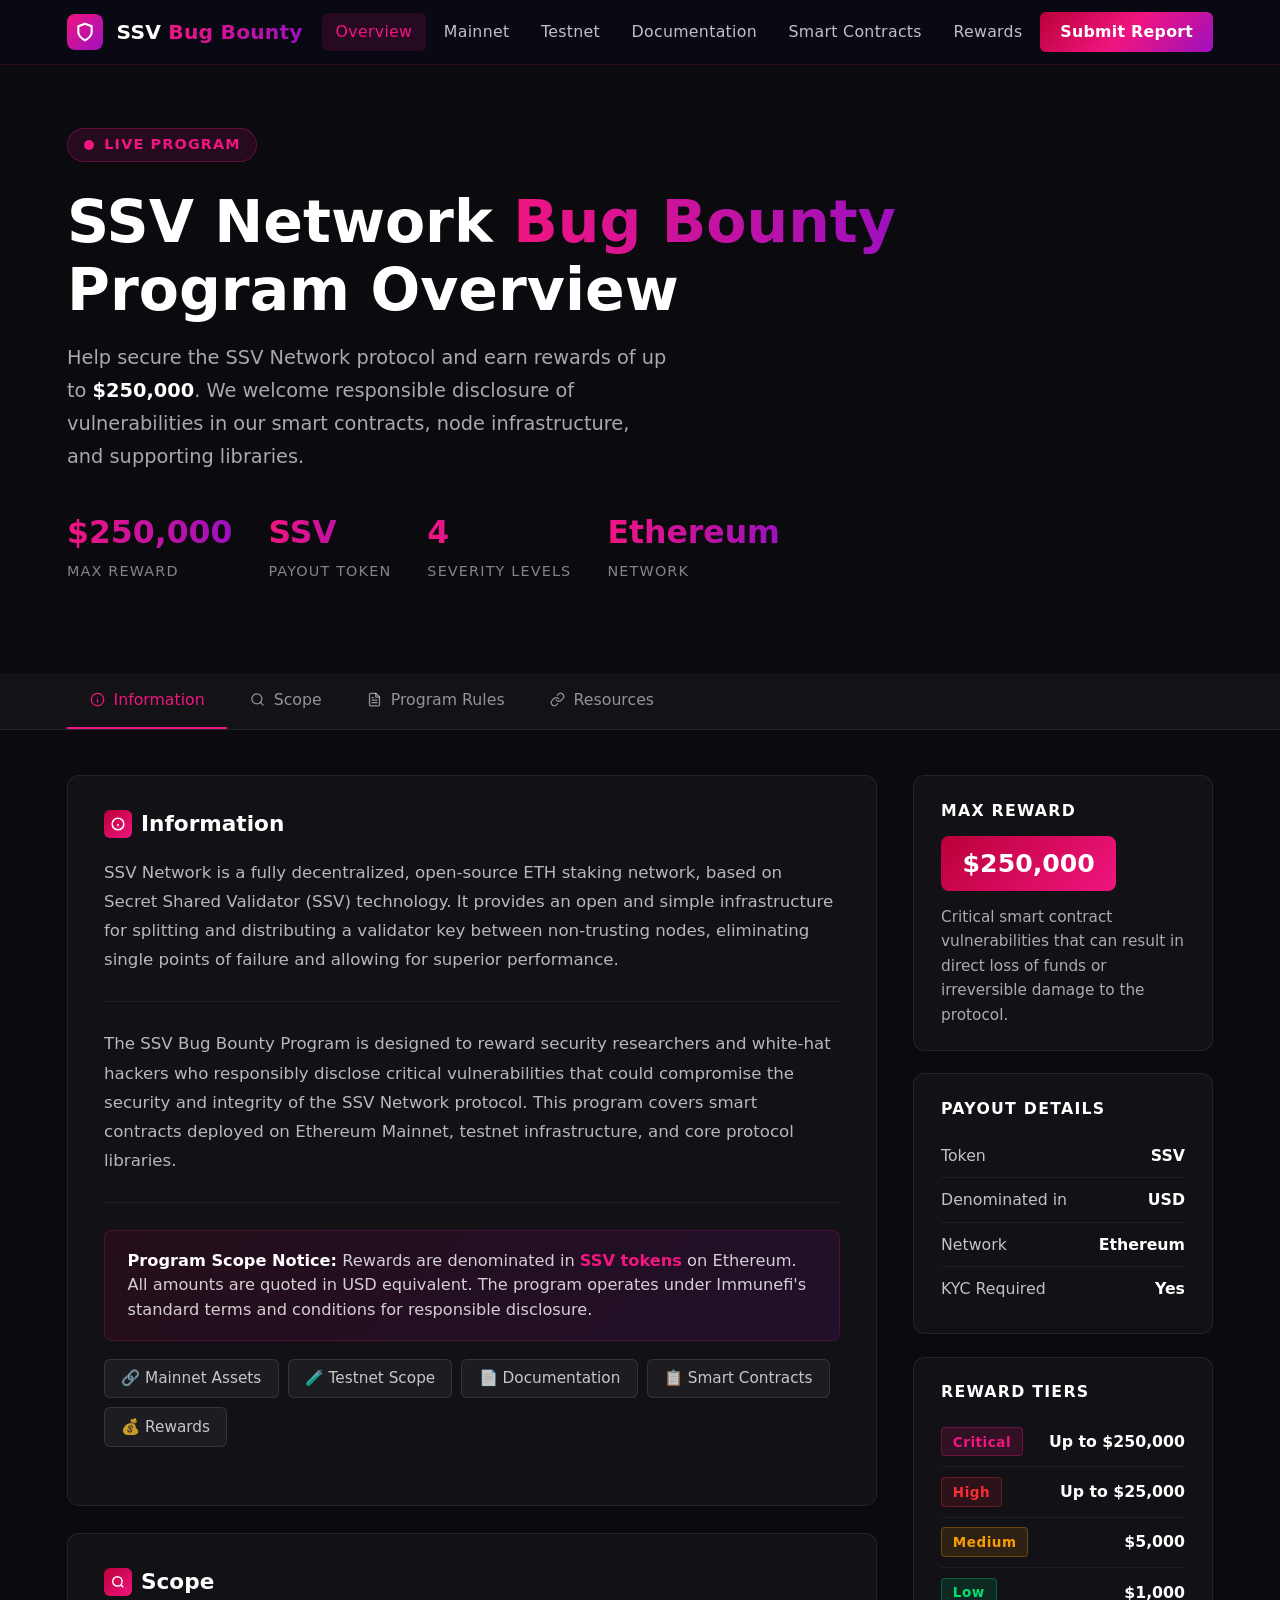
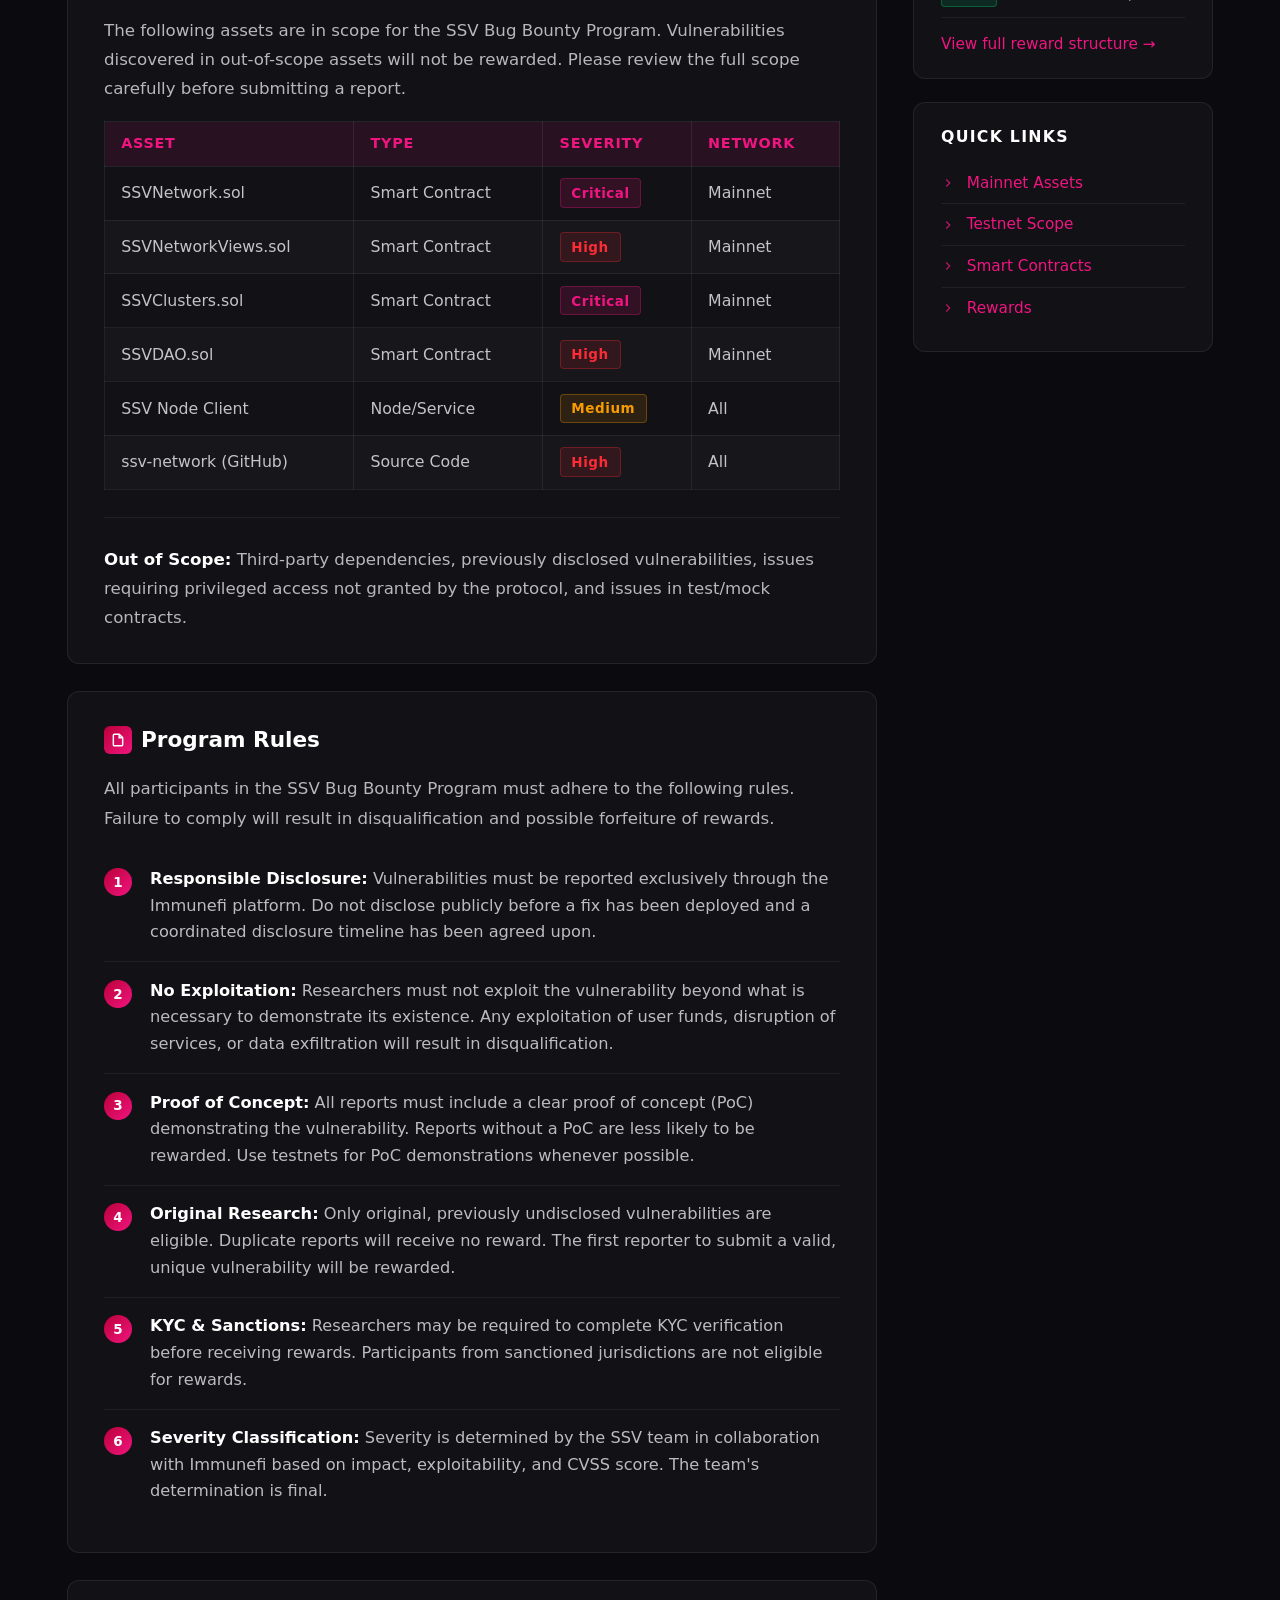
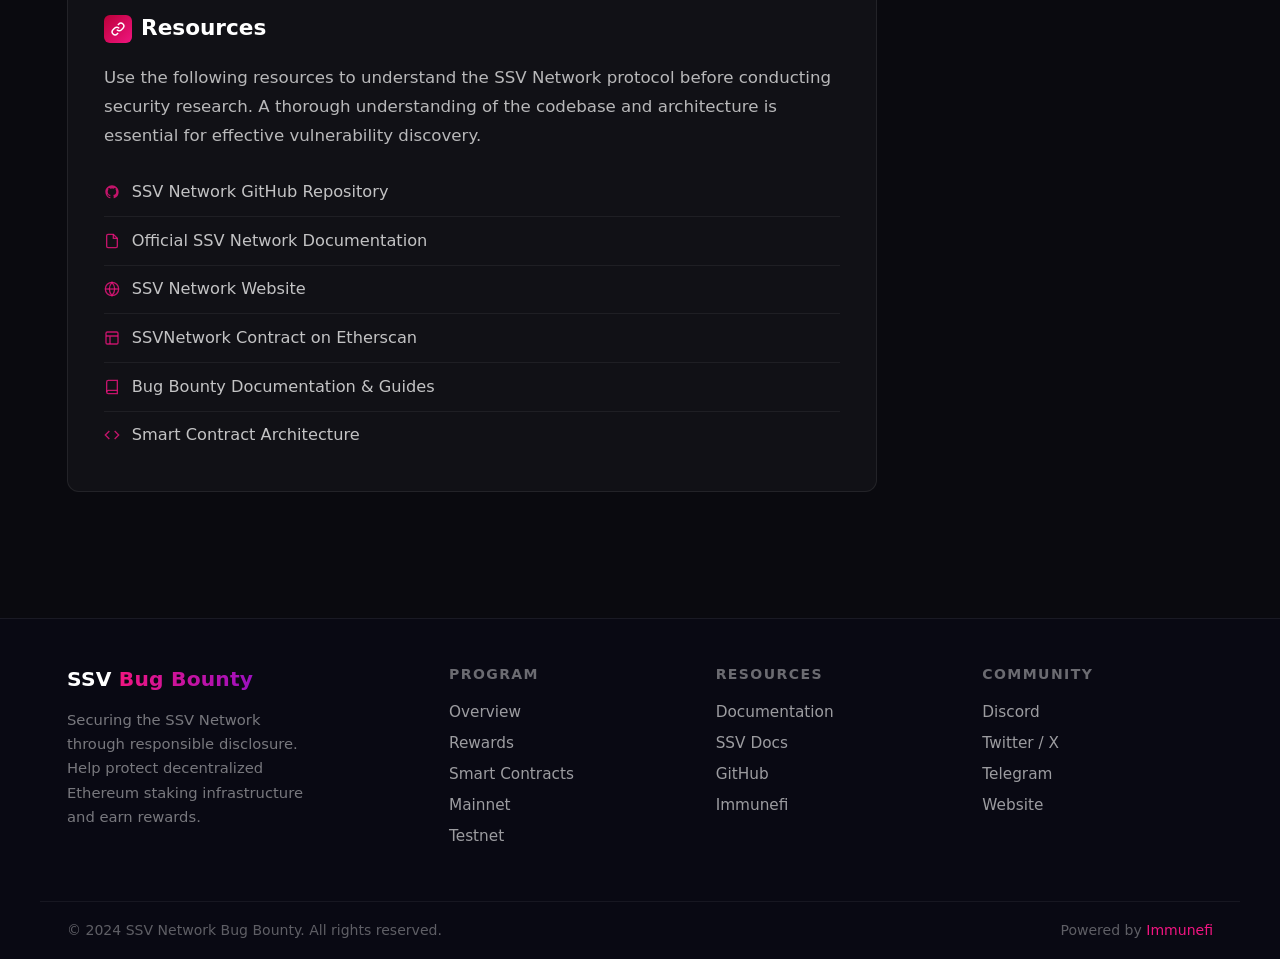
==== commit e9237755: "Add SSV Bug Bounty site: index + 5 content pages with shared header/footer Agent-Logs-Url: https://g" ====
--- a/index.html
+++ b/index.html
@@ -1,53 +1,435 @@
-<!DOCTYPE html><html lang="en" class="h-dvh rubik_cd38be04-module__cl9swW__className unbounded_3d8309d-module__AEaBXq__variable terminalgrotesque_15b0142e-module__-9ksuq__variable ot2049_29c1a861-module__dI0RqW__variable geist_9c6cb61b-module__8NX9hq__variable" data-scrapbook-source="https://immunefi.com/bug-bounty/ssvnetwork/information/" data-scrapbook-create="20260427160636209"><head><meta charset="UTF-8"><meta name="viewport" content="width=device-width, initial-scale=1, maximum-scale=1, user-scalable=no"><link rel="stylesheet" href="0wh0rdfmyvyju.css" data-precedence="next"><link rel="stylesheet" href="13svqqn_tv061.css" data-precedence="next"><link rel="stylesheet" href="0c24myv2-mm4e.css" data-precedence="next"><meta name="theme-color" content="#000000"><meta name="next-size-adjust" content=""><title>SSV Network Bug Bounties | Immunefi</title><meta name="description" content="Find bugs and vulnerabilities on SSV Network and get paid up to $250,000."><link rel="manifest" href="https://immunefi.com/site.webmanifest"><link rel="canonical" href="https://immunefi.com/bug-bounty/ssvnetwork/information/"><meta property="og:title" content="SSV Network Bug Bounties | Immunefi"><meta property="og:description" content="Find bugs and vulnerabilities on SSV Network and get paid up to $250,000."><meta property="og:url" content="https://immunefi.com/bug-bounty/ssvnetwork/"><meta property="og:image" content="https://immunefi.com/api/programs/ssvnetwork/og-image/"><meta name="twitter:card" content="summary_large_image"><meta name="twitter:site" content="@immunefi"><meta name="twitter:title" content="SSV Network Bug Bounties | Immunefi"><meta name="twitter:description" content="Find bugs and vulnerabilities on SSV Network and get paid up to $250,000."><meta name="twitter:image" content="https://immunefi.com/api/programs/ssvnetwork/og-image/"><link rel="apple-touch-icon" href="https://immunefi.com/apple-touch-icon.png" sizes="180x180"><link rel="mask-icon" href="https://immunefi.com/safari-pinned-tab.svg" color="#5bbad5"><meta name="sentry-trace" content="eca3f152290b73a9247de5c320dfde5b-e21349cb93e6e04c-0"><meta name="baggage" content="sentry-environment=production,sentry-release=989be0faf2cddc36afb790227e4292410c1101b3,sentry-public_key=2686be14354b41818cd1794a6854a5aa,sentry-trace_id=eca3f152290b73a9247de5c320dfde5b,sentry-org_id=609579,sentry-sampled=false,sentry-sample_rand=0.5353122417145701,sentry-sample_rate=0.02"><script data-scrapbook-elem="custom-elements-loader">(function (names) { if (!customElements) { return; } for (const name of names) { customElements.define(name, class CustomElement extends HTMLElement {}); } })(["next-route-announcer"])</script></head><body class="overflow-x-hidden" style="overflow: auto;"><div class="relative"><div class="absolute z-[-1] min-h-screen w-full 2xl:top-[-200px]"><div class="aspect-h-8 aspect-w-7 lg:aspect-h-9 lg:aspect-w-16"><span style="box-sizing: border-box; display: block; overflow: hidden; width: initial; height: initial; background: none; opacity: 1; border: 0px; margin: 0px; padding: 0px; position: absolute; inset: 0px;"><img alt="" sizes="100vw" srcset="gradient-1.png 640w, gradient-3.png 750w, gradient.png 828w, gradient-2.png 1080w, gradient-7.png 1200w, gradient-5.png 1920w, gradient-6.png 2048w, gradient-4.png 3840w" src="gradient-4.png" decoding="async" data-nimg="fill" style="position: absolute; inset: 0px; box-sizing: border-box; padding: 0px; border: medium; margin: auto; display: block; width: 0px; height: 0px; min-width: 100%; max-width: 100%; min-height: 100%; max-height: 100%;"></span></div></div><header class="relative z-50 mb-3 lg:mb-10" data-testid="pageHeader"><div class="container flex items-center justify-between py-4 lg:justify-normal lg:py-8"><a class="lg:max-w-auto mx-auto flex max-w-[200px] justify-center" data-testid="desktopLogo" href="https://immunefi.com/"><img alt="Immunefi" loading="lazy" width="240" height="60" decoding="async" data-nimg="1" style="color: transparent;" src="logo-white.svg"></a><div class="h-8 w-px bg-neutral-400 mx-6 hidden lg:block"></div><nav data-testid="desktopMenu" class="hidden w-full items-center justify-between leading-none font-normal lg:flex xl:gap-x-8 2xl:gap-x-10"><div class="flex items-center gap-x-4 xl:gap-x-8 2xl:gap-x-10"><div class="relative"><button type="button" class="focus:outline-hidden"><div class="flex h-5 items-center space-x-2"><div id="options-menu" class="whitespace-nowrap">Platform</div><svg stroke="currentColor" fill="currentColor" stroke-width="0" viewBox="0 0 256 256" class="size-3 opacity-50 duration-75 rotate-0" height="1em" width="1em" xmlns="http://www.w3.org/2000/svg"><path d="M216.49,104.49l-80,80a12,12,0,0,1-17,0l-80-80a12,12,0,0,1,17-17L128,159l71.51-71.52a12,12,0,0,1,17,17Z"></path></svg></div></button><div class="absolute top-full left-1/2 z-50 mt-3 w-56 origin-center -translate-x-1/2 rounded-lg bg-white shadow-lg ring-1 ring-black/5 transition duration-75 focus:outline-hidden pointer-events-none scale-95 opacity-0 ease-in" role="menu" aria-orientation="vertical" aria-labelledby="options-menu"><svg width="66" height="26" viewBox="0 0 66 26" fill="none" xmlns="http://www.w3.org/2000/svg" class="fill-white absolute -top-2 left-1/2 z-[51] origin-center -translate-x-1/2 transition duration-75 opacity-0 ease-in"><path fill-rule="evenodd" clip-rule="evenodd" d="M51.9703 9.9998C48.7877 9.9998 45.7355 8.73552 43.4851 6.48508L41.4853 4.4853C36.799 -0.20099 29.201 -0.200994 24.5147 4.4853L22.5149 6.48508C20.2645 8.73552 17.2123 9.9998 14.0297 9.9998H8C3.58172 9.9998 0 13.5815 0 17.9998C0 22.4181 3.58172 25.9998 8 25.9998H58C62.4183 25.9998 66 22.4181 66 17.9998C66 13.5815 62.4183 9.9998 58 9.9998H51.9703Z"></path></svg><div class="z-[60] px-2 py-4" role="none"><a class="hover:border-deepBlack block rounded border-2 border-transparent px-4 py-2 text-center text-sm text-black" role="menuitem" href="https://immunefi.com/bug-bounty-program/"><span class="font-normal text-[0.84rem] tracking-[1px] leading-tight">Bug Bounty Programs</span></a><a class="hover:border-deepBlack block rounded border-2 border-transparent px-4 py-2 text-center text-sm text-black" role="menuitem" href="https://immunefi.com/pr-reviews/"><span class="font-normal text-[0.84rem] tracking-[1px] leading-tight">PR Reviews</span></a><a class="hover:border-deepBlack block rounded border-2 border-transparent px-4 py-2 text-center text-sm text-black" role="menuitem" href="https://immunefi.com/audits/"><span class="font-normal text-[0.84rem] tracking-[1px] leading-tight">Audits</span></a><a class="hover:border-deepBlack block rounded border-2 border-transparent px-4 py-2 text-center text-sm text-black" role="menuitem" href="https://immunefi.com/audit-competitions/"><span class="font-normal text-[0.84rem] tracking-[1px] leading-tight">Audit Competitions</span></a><a class="hover:border-deepBlack block rounded border-2 border-transparent px-4 py-2 text-center text-sm text-black" role="menuitem" href="https://immunefi.com/invite-only-program/"><span class="font-normal text-[0.84rem] tracking-[1px] leading-tight">Invite Only</span></a><a class="hover:border-deepBlack block rounded border-2 border-transparent px-4 py-2 text-center text-sm text-black" role="menuitem" href="https://immunefi.com/safe-harbor/"><span class="font-normal text-[0.84rem] tracking-[1px] leading-tight">Safe Harbor</span></a><a class="hover:border-deepBlack block rounded border-2 border-transparent px-4 py-2 text-center text-sm text-black" role="menuitem" href="https://immunefi.com/vaults/"><span class="font-normal text-[0.84rem] tracking-[1px] leading-tight">Vaults</span></a><a class="hover:border-deepBlack block rounded border-2 border-transparent px-4 py-2 text-center text-sm text-black" role="menuitem" href="https://immunefi.com/managed-triage/"><span class="font-normal text-[0.84rem] tracking-[1px] leading-tight">Managed Triage</span></a><a href="https://immunefisupport.zendesk.com/?utm_source=immunefi" class="hover:border-deepBlack block rounded border-2 border-transparent px-4 py-2 text-center text-sm text-black" role="menuitem" target="_blank" rel="noopener noreferrer"><span class="font-normal text-[0.84rem] tracking-[1px] leading-tight">Help Center</span></a></div></div></div><div class="relative"><button type="button" class="focus:outline-hidden"><div class="flex h-5 items-center space-x-2"><div id="options-menu" class="whitespace-nowrap">Security Researchers</div><svg stroke="currentColor" fill="currentColor" stroke-width="0" viewBox="0 0 256 256" class="size-3 opacity-50 duration-75 rotate-0" height="1em" width="1em" xmlns="http://www.w3.org/2000/svg"><path d="M216.49,104.49l-80,80a12,12,0,0,1-17,0l-80-80a12,12,0,0,1,17-17L128,159l71.51-71.52a12,12,0,0,1,17,17Z"></path></svg></div></button><div class="absolute top-full left-1/2 z-50 mt-3 w-56 origin-center -translate-x-1/2 rounded-lg bg-white shadow-lg ring-1 ring-black/5 transition duration-75 focus:outline-hidden pointer-events-none scale-95 opacity-0 ease-in" role="menu" aria-orientation="vertical" aria-labelledby="options-menu"><svg width="66" height="26" viewBox="0 0 66 26" fill="none" xmlns="http://www.w3.org/2000/svg" class="fill-white absolute -top-2 left-1/2 z-[51] origin-center -translate-x-1/2 transition duration-75 opacity-0 ease-in"><path fill-rule="evenodd" clip-rule="evenodd" d="M51.9703 9.9998C48.7877 9.9998 45.7355 8.73552 43.4851 6.48508L41.4853 4.4853C36.799 -0.20099 29.201 -0.200994 24.5147 4.4853L22.5149 6.48508C20.2645 8.73552 17.2123 9.9998 14.0297 9.9998H8C3.58172 9.9998 0 13.5815 0 17.9998C0 22.4181 3.58172 25.9998 8 25.9998H58C62.4183 25.9998 66 22.4181 66 17.9998C66 13.5815 62.4183 9.9998 58 9.9998H51.9703Z"></path></svg><div class="z-[60] px-2 py-4" role="none"><a target="_blank" referrerpolicy="origin" href="https://bugs.immunefi.com/signup?utm_campaign=home_sr_dropdown_join_immunefi_button&amp;utm_source=immunefi" role="menuitem" class="hover:border-deepBlack mx-2 mb-2 flex items-center justify-between rounded border-2 border-white px-2 py-1 text-black sm:mx-0 lg:mb-0 lg:border-transparent lg:text-sm"><div class=""><div class="flex items-center gap-2 text-white lg:text-black"><p class="font-semibold">Join Immunefi</p><svg xmlns="http://www.w3.org/2000/svg" width="24" height="24" viewBox="0 0 24 24" fill="none" stroke="currentColor" stroke-width="2" stroke-linecap="round" stroke-linejoin="round" class="lucide lucide-arrow-right size-3" aria-hidden="true"><path d="M5 12h14"></path><path d="m12 5 7 7-7 7"></path></svg></div><p class="text-muted-foreground text-[0.7rem]">Find bugs. Get paid.</p></div><img alt="Immunefi Profile Pic" loading="eager" width="64" height="64" decoding="async" data-nimg="1" class="rounded-full" style="color: transparent;" srcset="join-immunefi-pfp-1.png 1x, join-immunefi-pfp.png 2x" src="join-immunefi-pfp.png"></a><div class="m-2 hidden h-[1.5px] rounded-full bg-gray-200 lg:block"></div><a class="hover:border-deepBlack block rounded border-2 border-transparent px-4 py-2 text-center text-sm text-black" role="menuitem" href="https://immunefi.com/hacker-pledging/"><span class="font-normal text-[0.84rem] tracking-[1px] leading-tight">Hacker Pledging</span></a><a href="https://immunefisupport.zendesk.com/hc/en-us/categories/5425506638353-For-Whitehats?utm_source=immunefi" class="hover:border-deepBlack block rounded border-2 border-transparent px-4 py-2 text-center text-sm text-black" role="menuitem" target="_blank" rel="noopener noreferrer"><span class="font-normal text-[0.84rem] tracking-[1px] leading-tight">Help for Whitehats</span></a><a class="hover:border-deepBlack block rounded border-2 border-transparent px-4 py-2 text-center text-sm text-black" role="menuitem" href="https://immunefi.com/allstars/"><span class="font-normal text-[0.84rem] tracking-[1px] leading-tight">All Stars</span></a><a class="hover:border-deepBlack block rounded border-2 border-transparent px-4 py-2 text-center text-sm text-black" role="menuitem" href="https://immunefi.com/learn/"><span class="font-normal text-[0.84rem] tracking-[1px] leading-tight">Learn</span></a><a class="hover:border-deepBlack block rounded border-2 border-transparent px-4 py-2 text-center text-sm text-black" role="menuitem" href="https://immunefi.com/leaderboard/"><span class="font-normal text-[0.84rem] tracking-[1px] leading-tight">Leaderboard</span></a><a class="hover:border-deepBlack block rounded border-2 border-transparent px-4 py-2 text-center text-sm text-black" role="menuitem" href="https://immunefi.com/immunefi-top-10/"><span class="font-normal text-[0.84rem] tracking-[1px] leading-tight">Immunefi Top 10 Bugs</span></a><a class="hover:border-deepBlack block rounded border-2 border-transparent px-4 py-2 text-center text-sm text-black" role="menuitem" href="https://immunefi.com/whitehat-awards/"><span class="font-normal text-[0.84rem] tracking-[1px] leading-tight">Whitehat Awards</span></a><a class="hover:border-deepBlack block rounded border-2 border-transparent px-4 py-2 text-center text-sm text-black" role="menuitem" href="https://immunefi.com/hall-of-fame/"><span class="font-normal text-[0.84rem] tracking-[1px] leading-tight">Whitehat Hall of Fame</span></a><a href="https://reports.immunefi.com/?utm_source=immunefi" class="hover:border-deepBlack block rounded border-2 border-transparent px-4 py-2 text-center text-sm text-black" role="menuitem" target="_blank" rel="noopener noreferrer"><span class="font-normal text-[0.84rem] tracking-[1px] leading-tight">Competition Findings</span></a><a class="hover:border-deepBlack block rounded border-2 border-transparent px-4 py-2 text-center text-sm text-black" role="menuitem" href="https://immunefi.com/responsible-publication/"><span class="font-normal text-[0.84rem] tracking-[1px] leading-tight">Responsible Publication</span></a></div></div></div><div class="relative"><button type="button" class="focus:outline-hidden"><div class="flex h-5 items-center space-x-2"><div id="options-menu" class="whitespace-nowrap">Token</div><svg stroke="currentColor" fill="currentColor" stroke-width="0" viewBox="0 0 256 256" class="size-3 opacity-50 duration-75 rotate-0" height="1em" width="1em" xmlns="http://www.w3.org/2000/svg"><path d="M216.49,104.49l-80,80a12,12,0,0,1-17,0l-80-80a12,12,0,0,1,17-17L128,159l71.51-71.52a12,12,0,0,1,17,17Z"></path></svg></div></button><div class="absolute top-full left-1/2 z-50 mt-3 w-56 origin-center -translate-x-1/2 rounded-lg bg-white shadow-lg ring-1 ring-black/5 transition duration-75 focus:outline-hidden pointer-events-none scale-95 opacity-0 ease-in" role="menu" aria-orientation="vertical" aria-labelledby="options-menu"><svg width="66" height="26" viewBox="0 0 66 26" fill="none" xmlns="http://www.w3.org/2000/svg" class="fill-white absolute -top-2 left-1/2 z-[51] origin-center -translate-x-1/2 transition duration-75 opacity-0 ease-in"><path fill-rule="evenodd" clip-rule="evenodd" d="M51.9703 9.9998C48.7877 9.9998 45.7355 8.73552 43.4851 6.48508L41.4853 4.4853C36.799 -0.20099 29.201 -0.200994 24.5147 4.4853L22.5149 6.48508C20.2645 8.73552 17.2123 9.9998 14.0297 9.9998H8C3.58172 9.9998 0 13.5815 0 17.9998C0 22.4181 3.58172 25.9998 8 25.9998H58C62.4183 25.9998 66 22.4181 66 17.9998C66 13.5815 62.4183 9.9998 58 9.9998H51.9703Z"></path></svg><div class="z-[60] px-2 py-4" role="none"><a href="https://immunefi.foundation/?utm_source=immunefi&amp;utm_medium=navbar&amp;utm_content=foundation" class="hover:border-deepBlack block rounded border-2 border-transparent px-4 py-2 text-center text-sm text-black" role="menuitem" target="_blank" rel="noopener noreferrer"><span class="font-normal text-[0.84rem] tracking-[1px] leading-tight">Foundation</span></a><a href="https://immunefi.foundation/institutional?utm_source=immunefi&amp;utm_medium=navbar&amp;utm_content=institutional" class="hover:border-deepBlack block rounded border-2 border-transparent px-4 py-2 text-center text-sm text-black" role="menuitem" target="_blank" rel="noopener noreferrer"><span class="font-normal text-[0.84rem] tracking-[1px] leading-tight">Institutional</span></a><a href="https://docs.immunefi.foundation/?utm_source=immunefi&amp;utm_medium=navbar&amp;utm_content=docs" class="hover:border-deepBlack block rounded border-2 border-transparent px-4 py-2 text-center text-sm text-black" role="menuitem" target="_blank" rel="noopener noreferrer"><span class="font-normal text-[0.84rem] tracking-[1px] leading-tight">Docs</span></a><a href="https://mnrj63gcocj.typeform.com/to/gG25n4bN?utm_source=immunefi&amp;utm_medium=navbar&amp;utm_content=ir-contact" class="hover:border-deepBlack block rounded border-2 border-transparent px-4 py-2 text-center text-sm text-black" role="menuitem" target="_blank" rel="noopener noreferrer"><span class="font-normal text-[0.84rem] tracking-[1px] leading-tight">IR Contact</span></a><a href="https://linktr.ee/IMU_official?utm_source=immunefi&amp;utm_medium=navbar&amp;utm_content=buy-imu" class="hover:border-deepBlack block rounded border-2 border-transparent px-4 py-2 text-center text-sm text-black" role="menuitem" target="_blank" rel="noopener noreferrer"><span class="font-normal text-[0.84rem] tracking-[1px] leading-tight">Buy IMU</span></a></div></div></div><div class="flex items-center"><a href="https://immunefi.com/blog/"><span class="font-normal text-base">Blog</span></a></div></div><div class="flex items-center gap-x-4 xl:gap-x-8 2xl:gap-x-10"><a target="_blank" referrerpolicy="origin" href="https://bugs.immunefi.com/?utm_source=immunefi" class="p-3 whitespace-nowrap inline-block max-w-min text-center xl:whitespace-nowrap">Login</a><a class="p-3 whitespace-nowrap inline-block max-w-min text-center xl:whitespace-nowrap" href="https://immunefi.com/bug-bounty/">Explore Bounties</a></div></nav></div></header><main><article><div><div class="container mb-[14px] flex"><a class="flex items-center space-x-1 rounded-[8px] border border-[#fff]/30 bg-[#000]/20 px-2 py-1 text-[14px] leading-[21px] font-medium transition-all duration-250 hover:border-[#fff]/50 hover:bg-[#000]/40" href="https://immunefi.com/bug-bounty/"><svg stroke="currentColor" fill="currentColor" stroke-width="0" viewBox="0 0 448 512" height="1em" width="1em" xmlns="http://www.w3.org/2000/svg"><path d="M9.4 233.4c-12.5 12.5-12.5 32.8 0 45.3l160 160c12.5 12.5 32.8 12.5 45.3 0s12.5-32.8 0-45.3L109.2 288 416 288c17.7 0 32-14.3 32-32s-14.3-32-32-32l-306.7 0L214.6 118.6c12.5-12.5 12.5-32.8 0-45.3s-32.8-12.5-45.3 0l-160 160z"></path></svg><span>Back to Explore</span></a></div><div class="container mb-12 grid grid-cols-8 gap-[15px]"><div class="col-span-8 flex lg:col-span-6"><div class="grid w-full flex-col rounded-md backdrop-blur-[150px]" style="background: linear-gradient(91.35deg, rgb(36, 36, 36) 9.65%, rgba(0, 0, 0, 0) 113.63%);"><div class="flex flex-wrap items-center border-b border-[#F5F5F5]/10 px-4 py-3 lg:flex-nowrap"><div class="flex w-full items-center lg:w-auto"><div class="flex-shrink-0"><img alt="SSV Network-logo" loading="lazy" width="59" height="59" decoding="async" data-nimg="1" class="rounded-md" style="color: transparent;" srcset="ssv-1.png 1x, ssv.png 2x" src="ssv.png"></div><h1 data-testid="Header_projectName" class="ml-5 text-[24px] leading-tight font-medium break-words sm:text-[32px]">SSV Network</h1></div><div class="flex flex-1 items-center pt-2 lg:ml-4 lg:w-auto lg:pt-0"><div class="flex flex-1 items-center gap-[13px]"><a href="https://github.com/ssvlabs/ssv-network?utm_source=immunefi" target="_blank" rel="noopener noreferrer"><svg stroke="currentColor" fill="currentColor" stroke-width="0" viewBox="0 0 496 512" class="text-lg" height="1em" width="1em" xmlns="http://www.w3.org/2000/svg"><path d="M165.9 397.4c0 2-2.3 3.6-5.2 3.6-3.3.3-5.6-1.3-5.6-3.6 0-2 2.3-3.6 5.2-3.6 3-.3 5.6 1.3 5.6 3.6zm-31.1-4.5c-.7 2 1.3 4.3 4.3 4.9 2.6 1 5.6 0 6.2-2s-1.3-4.3-4.3-5.2c-2.6-.7-5.5.3-6.2 2.3zm44.2-1.7c-2.9.7-4.9 2.6-4.6 4.9.3 2 2.9 3.3 5.9 2.6 2.9-.7 4.9-2.6 4.6-4.6-.3-1.9-3-3.2-5.9-2.9zM244.8 8C106.1 8 0 113.3 0 252c0 110.9 69.8 205.8 169.5 239.2 12.8 2.3 17.3-5.6 17.3-12.1 0-6.2-.3-40.4-.3-61.4 0 0-70 15-84.7-29.8 0 0-11.4-29.1-27.8-36.6 0 0-22.9-15.7 1.6-15.4 0 0 24.9 2 38.6 25.8 21.9 38.6 58.6 27.5 72.9 20.9 2.3-16 8.8-27.1 16-33.7-55.9-6.2-112.3-14.3-112.3-110.5 0-27.5 7.6-41.3 23.6-58.9-2.6-6.5-11.1-33.3 2.6-67.9 20.9-6.5 69 27 69 27 20-5.6 41.5-8.5 62.8-8.5s42.8 2.9 62.8 8.5c0 0 48.1-33.6 69-27 13.7 34.7 5.2 61.4 2.6 67.9 16 17.7 25.8 31.5 25.8 58.9 0 96.5-58.9 104.2-114.8 110.5 9.2 7.9 17 22.9 17 46.4 0 33.7-.3 75.4-.3 83.6 0 6.5 4.6 14.4 17.3 12.1C428.2 457.8 496 362.9 496 252 496 113.3 383.5 8 244.8 8zM97.2 352.9c-1.3 1-1 3.3.7 5.2 1.6 1.6 3.9 2.3 5.2 1 1.3-1 1-3.3-.7-5.2-1.6-1.6-3.9-2.3-5.2-1zm-10.8-8.1c-.7 1.3.3 2.9 2.3 3.9 1.6 1 3.6.7 4.3-.7.7-1.3-.3-2.9-2.3-3.9-2-.6-3.6-.3-4.3.7zm32.4 35.6c-1.6 1.3-1 4.3 1.3 6.2 2.3 2.3 5.2 2.6 6.5 1 1.3-1.3.7-4.3-1.3-6.2-2.2-2.3-5.2-2.6-6.5-1zm-11.4-14.7c-1.6 1-1.6 3.6 0 5.9 1.6 2.3 4.3 3.3 5.6 2.3 1.6-1.3 1.6-3.9 0-6.2-1.4-2.3-4-3.3-5.6-2z"></path></svg></a><a href="https://ssv.network/?utm_source=immunefi" target="_blank" rel="noopener noreferrer"><svg stroke="currentColor" fill="currentColor" stroke-width="0" viewBox="0 0 24 24" class="text-lg" height="1em" width="1em" xmlns="http://www.w3.org/2000/svg"><path d="M12 1c6.075 0 11 4.925 11 11s-4.925 11-11 11S1 18.075 1 12 5.925 1 12 1Zm3.241 10.5v-.001c-.1-2.708-.992-4.904-1.89-6.452a13.919 13.919 0 0 0-1.304-1.88L12 3.11l-.047.059c-.354.425-.828 1.06-1.304 1.88-.898 1.547-1.79 3.743-1.89 6.451Zm-12.728 0h4.745c.1-3.037 1.1-5.49 2.093-7.204.39-.672.78-1.233 1.119-1.673C6.11 3.329 2.746 7 2.513 11.5Zm18.974 0C21.254 7 17.89 3.329 13.53 2.623c.339.44.729 1.001 1.119 1.673.993 1.714 1.993 4.167 2.093 7.204ZM8.787 13c.182 2.478 1.02 4.5 1.862 5.953.382.661.818 1.29 1.304 1.88l.047.057.047-.059c.354-.425.828-1.06 1.304-1.88.842-1.451 1.679-3.471 1.862-5.951Zm-1.504 0H2.552a9.505 9.505 0 0 0 7.918 8.377 15.773 15.773 0 0 1-1.119-1.673C8.413 18.085 7.47 15.807 7.283 13Zm9.434 0c-.186 2.807-1.13 5.085-2.068 6.704-.39.672-.78 1.233-1.118 1.673A9.506 9.506 0 0 0 21.447 13Z"></path></svg></a><span>|</span><span class="" data-state="closed"><svg xmlns="http://www.w3.org/2000/svg" width="24" height="24" viewBox="0 0 24 24" fill="none" stroke="currentColor" stroke-width="2" stroke-linecap="round" stroke-linejoin="round" class="lucide lucide-shield-check text-lg" aria-hidden="true"><path d="M20 13c0 5-3.5 7.5-7.66 8.95a1 1 0 0 1-.67-.01C7.5 20.5 4 18 4 13V6a1 1 0 0 1 1-1c2 0 4.5-1.2 6.24-2.72a1.17 1.17 0 0 1 1.52 0C14.51 3.81 17 5 19 5a1 1 0 0 1 1 1z"></path><path d="m9 12 2 2 4-4"></path></svg></span><span class="" data-state="closed"><svg xmlns="http://www.w3.org/2000/svg" width="24" height="24" viewBox="0 0 24 24" fill="none" stroke="currentColor" stroke-width="2" stroke-linecap="round" stroke-linejoin="round" class="lucide lucide-shield-user text-lg" aria-hidden="true"><path d="M20 13c0 5-3.5 7.5-7.66 8.95a1 1 0 0 1-.67-.01C7.5 20.5 4 18 4 13V6a1 1 0 0 1 1-1c2 0 4.5-1.2 6.24-2.72a1.17 1.17 0 0 1 1.52 0C14.51 3.81 17 5 19 5a1 1 0 0 1 1 1z"></path><path d="M6.376 18.91a6 6 0 0 1 11.249.003"></path><circle cx="12" cy="11" r="4"></circle></svg></span></div><div class="ml-auto"></div></div></div><div class="px-[16px] py-[14px] text-[18px] leading-[27px] font-normal text-[#C4C7CC]"><div class="Markdown-module__WgzoCG__markdown"><p>The ssv.network is a fully decentralized, open-source, and trustless DVT Network that provides a reusable infrastructure solution for decentralizing Ethereum validators.</p></div></div><div class="flex flex-col justify-end"><div><div class="flex flex-wrap gap-2 px-[16px] text-[#C4C7CC]"><div class="flex items-center justify-center rounded-[100px] border border-[#C4C7CC] px-2 text-[13px]">ETH</div><div class="flex items-center justify-center rounded-[100px] border border-[#C4C7CC] px-2 text-[13px]">Defi</div><div class="flex items-center justify-center rounded-[100px] border border-[#C4C7CC] px-2 text-[13px]">Infrastructure</div><div class="flex items-center justify-center rounded-[100px] border border-[#C4C7CC] px-2 text-[13px]">Staking</div><div class="flex items-center justify-center rounded-[100px] border border-[#C4C7CC] px-2 text-[13px]">Validator</div><div class="flex items-center justify-center rounded-[100px] border border-[#C4C7CC] px-2 text-[13px]">Solidity</div></div></div><div class="flex items-end"><div class="tiles align-self-end flex-1 p-[16px] [--tiles-gap:16px] sm:[--tiles-cols:3] xl:[--tiles-cols:3]"><div class="rounded px-[16px] py-[8px] lg:px-[32px] bg-white"><div class="text-[15px] font-light font-semibold text-black">Maximum Bounty</div><span class="text-[20px] font-medium text-black">$250,000</span></div><div class="rounded px-[16px] py-[8px] lg:px-[32px] bg-[#2E2030]"><div class="text-[15px] font-light">Live Since</div><span class="text-[20px] font-medium text-white">11 September 2023</span></div><div class="rounded px-[16px] py-[8px] lg:px-[32px] bg-[#2E2030]"><div class="text-[15px] font-light">Last Updated</div><span class="text-[20px] font-medium text-white">09 April 2026</span></div></div></div></div></div></div><div class="col-span-8 flex flex-col space-y-[16px] lg:col-span-2"><div class="w-full flex-1 rounded-[5px] bg-[#000] px-[18px] py-[25px] h-1 min-h-[330px]"><div class="flex h-full flex-col justify-between"><ul class="space-y-[10px]"><li class="flex items-center space-x-2"><svg stroke="currentColor" fill="currentColor" stroke-width="0" viewBox="0 0 512 512" class="text-[#A4FEFF]" height="1em" width="1em" xmlns="http://www.w3.org/2000/svg"><path d="M256 512A256 256 0 1 0 256 0a256 256 0 1 0 0 512zM369 209L241 337c-9.4 9.4-24.6 9.4-33.9 0l-64-64c-9.4-9.4-9.4-24.6 0-33.9s24.6-9.4 33.9 0l47 47L335 175c9.4-9.4 24.6-9.4 33.9 0s9.4 24.6 0 33.9z"></path></svg><p>PoC Required</p></li><li class="flex items-center space-x-2"><svg stroke="currentColor" fill="currentColor" stroke-width="0" viewBox="0 0 512 512" class="text-[#A4FEFF]" height="1em" width="1em" xmlns="http://www.w3.org/2000/svg"><path d="M256 512A256 256 0 1 0 256 0a256 256 0 1 0 0 512zM369 209L241 337c-9.4 9.4-24.6 9.4-33.9 0l-64-64c-9.4-9.4-9.4-24.6 0-33.9s24.6-9.4 33.9 0l47 47L335 175c9.4-9.4 24.6-9.4 33.9 0s9.4 24.6 0 33.9z"></path></svg><p>Vault program</p></li><li class="flex items-center space-x-2"><svg stroke="currentColor" fill="currentColor" stroke-width="0" viewBox="0 0 512 512" class="text-[#A4FEFF]" height="1em" width="1em" xmlns="http://www.w3.org/2000/svg"><path d="M256 512A256 256 0 1 0 256 0a256 256 0 1 0 0 512zM369 209L241 337c-9.4 9.4-24.6 9.4-33.9 0l-64-64c-9.4-9.4-9.4-24.6 0-33.9s24.6-9.4 33.9 0l47 47L335 175c9.4-9.4 24.6-9.4 33.9 0s9.4 24.6 0 33.9z"></path></svg><p>KYC required</p></li></ul><div class="mt-[20px] space-y-[10px]"><a target="_blank" referrerpolicy="origin" href="https://bugs.immunefi.com/dashboard/new-submission?utm_source=immunefi" class="btn block border-[#4F46E5] bg-[#4F46E5] !text-white hover:border-[#423bc0] hover:bg-[#423bc0] hover:text-white">Submit a Bug</a></div></div></div></div></div></div><div id="top"></div> <div class="sticky top-0 z-[49] bg-black shadow-[0_-25px_30px_0px_rgba(0,0,0,0.3)]"><div class="w-full border-[#374151] lg:border-b-2"><div class="relative grid grid-cols-8 lg:container"><div class="absolute hidden h-full transform items-center transition-all duration-500 ease-in-out lg:flex translate-x-[10px] opacity-0"><a class="transform cursor-pointer rounded-lg border border-[#fff]/30 p-1 text-[#595959] transition-all hover:border-[#fff]/50 hover:text-white" href="https://immunefi.com/bug-bounty/"><svg stroke="currentColor" fill="currentColor" stroke-width="0" viewBox="0 0 448 512" height="18" width="18" xmlns="http://www.w3.org/2000/svg"><path d="M9.4 233.4c-12.5 12.5-12.5 32.8 0 45.3l160 160c12.5 12.5 32.8 12.5 45.3 0s12.5-32.8 0-45.3L109.2 288 416 288c17.7 0 32-14.3 32-32s-14.3-32-32-32l-306.7 0L214.6 118.6c12.5-12.5 12.5-32.8 0-45.3s-32.8-12.5-45.3 0l-160 160z"></path></svg></a></div><div class="z-10 col-span-8 flex flex-wrap divide-y-2 divide-[#374151] border-y-2 border-[#374151] bg-[#121212] lg:col-span-6 lg:flex-nowrap lg:divide-x-2 lg:divide-y-0 lg:border-x-2 lg:border-y-0"><a class="flex w-full items-center px-2 lg:w-auto lg:flex-1 lg:justify-center lg:text-center" href="#top"><span class="relative container flex items-center space-x-2 px-[8px] py-[10px] text-[21px] lg:w-auto font-medium text-[#67CCCD] after:absolute after:left-[-2px] after:h-[30px] after:w-[4px] after:bg-[#67CCCD] after:content-[''] lg:after:bottom-[-2px] lg:after:left-0 lg:after:h-[5px] lg:after:w-full"><svg stroke="currentColor" fill="none" stroke-width="2" viewBox="0 0 24 24" aria-hidden="true" height="1em" width="1em" xmlns="http://www.w3.org/2000/svg"><path stroke-linecap="round" stroke-linejoin="round" d="M9 5H7a2 2 0 00-2 2v12a2 2 0 002 2h10a2 2 0 002-2V7a2 2 0 00-2-2h-2M9 5a2 2 0 002 2h2a2 2 0 002-2M9 5a2 2 0 012-2h2a2 2 0 012 2m-3 7h3m-3 4h3m-6-4h.01M9 16h.01"></path></svg><span>Information</span></span></a><a class="flex w-full items-center px-2 lg:w-auto lg:flex-1 lg:justify-center lg:text-center" href="https://immunefi.com/bug-bounty/ssvnetwork/scope/#top"><span class="relative container flex items-center space-x-2 px-[8px] py-[10px] text-[21px] lg:w-auto"><svg stroke="currentColor" fill="currentColor" stroke-width="0" viewBox="0 0 20 20" aria-hidden="true" height="1em" width="1em" xmlns="http://www.w3.org/2000/svg"><path fill-rule="evenodd" d="M12.316 3.051a1 1 0 01.633 1.265l-4 12a1 1 0 11-1.898-.632l4-12a1 1 0 011.265-.633zM5.707 6.293a1 1 0 010 1.414L3.414 10l2.293 2.293a1 1 0 11-1.414 1.414l-3-3a1 1 0 010-1.414l3-3a1 1 0 011.414 0zm8.586 0a1 1 0 011.414 0l3 3a1 1 0 010 1.414l-3 3a1 1 0 11-1.414-1.414L16.586 10l-2.293-2.293a1 1 0 010-1.414z" clip-rule="evenodd"></path></svg><span>Scope</span></span></a><a class="flex w-full items-center px-2 lg:w-auto lg:flex-1 lg:justify-center lg:text-center" href="https://immunefi.com/bug-bounty/ssvnetwork/resources/#top"><span class="relative container flex items-center space-x-2 px-[8px] py-[10px] text-[21px] lg:w-auto"><svg stroke="currentColor" fill="currentColor" stroke-width="0" viewBox="0 0 20 20" aria-hidden="true" height="1em" width="1em" xmlns="http://www.w3.org/2000/svg"><path fill-rule="evenodd" d="M12.586 4.586a2 2 0 112.828 2.828l-3 3a2 2 0 01-2.828 0 1 1 0 00-1.414 1.414 4 4 0 005.656 0l3-3a4 4 0 00-5.656-5.656l-1.5 1.5a1 1 0 101.414 1.414l1.5-1.5zm-5 5a2 2 0 012.828 0 1 1 0 101.414-1.414 4 4 0 00-5.656 0l-3 3a4 4 0 105.656 5.656l1.5-1.5a1 1 0 10-1.414-1.414l-1.5 1.5a2 2 0 11-2.828-2.828l3-3z" clip-rule="evenodd"></path></svg><span>Resources</span></span></a></div></div></div></div><div class="-mt-[50px] bg-black pt-[100px]" id="top"><div class="container grid grid-cols-8 pb-15 lg:pb-52"><div class="order-2 col-span-8 lg:order-1 lg:col-span-6"><section class="mb-[60px]"><div class="-mt-[75px] mb-[16px] flex flex-col pt-[75px] md:flex-row md:items-center md:justify-between"><h3 class="mb-[16px] text-[22px] leading-[33px] md:mb-0"><span class="flex items-center space-x-2"><img alt="Vault" loading="lazy" width="26" height="22" decoding="async" data-nimg="1" style="color: transparent;" src="vault.svg"><span><span class="flex items-center space-x-2"><span>Immunefi vault program</span><button type="button" aria-haspopup="dialog" aria-expanded="false" aria-controls="radix-_R_552pbsnn5ubqdb_" data-state="closed"><svg stroke="currentColor" fill="currentColor" stroke-width="0" viewBox="0 0 20 20" aria-hidden="true" class="transition-color text-[#898E99] duration-200 hover:text-white" height="18" width="18" xmlns="http://www.w3.org/2000/svg"><path fill-rule="evenodd" d="M18 10a8 8 0 1 1-16 0 8 8 0 0 1 16 0ZM8.94 6.94a.75.75 0 1 1-1.061-1.061 3 3 0 1 1 2.871 5.026v.345a.75.75 0 0 1-1.5 0v-.5c0-.72.57-1.172 1.081-1.287A1.5 1.5 0 1 0 8.94 6.94ZM10 15a1 1 0 1 0 0-2 1 1 0 0 0 0 2Z" clip-rule="evenodd"></path></svg></button></span></span></span></h3></div><div class="grid grid-cols-1 gap-[12px] sm:grid-cols-2 lg:grid-cols-4"><div class="flex flex-col justify-center space-y-[12px] rounded-[5px] bg-[#1B1B1B] px-[18px] py-[20px]"><p class="text-[16px] leading-[24px] text-[#B5B8BF]">Funds available</p><div class="text-[18px] leading-[27px] text-white">$423,153.50</div></div><div class="flex flex-col justify-center space-y-[12px] rounded-[5px] bg-[#1B1B1B] px-[18px] py-[20px]"><p class="text-[16px] leading-[24px] text-[#B5B8BF]">30d Avg. Funds availability</p><div class="text-[18px] leading-[27px] text-white">$307,807.11</div></div><div class="flex flex-col justify-center space-y-[12px] rounded-[5px] bg-[#1B1B1B] px-[18px] py-[20px]"><p class="text-[16px] leading-[24px] text-[#B5B8BF]">Assets in vault</p><div class="text-[18px] leading-[27px] text-white"><ul class="not-prose inline-flex list-none flex-wrap !pl-0"><li>148.9k<!-- -->&nbsp;<b class="pr-2">SSV<!-- --> </b></li></ul></div></div><div class="flex flex-col justify-center space-y-[12px] rounded-[5px] bg-[#1B1B1B] px-[18px] py-[20px]"><p class="text-[16px] leading-[24px] text-[#B5B8BF]">Public vault address</p><div class="text-[18px] leading-[27px] text-white"><div class="flex items-center gap-2"><span class="truncate">0x2Be7549f1B58Fc3E81427a09E61e6D0B050A4C1D</span> <button class="text-gray-500" type="button"><svg stroke="currentColor" fill="none" stroke-width="2" viewBox="0 0 24 24" aria-hidden="true" height="24" width="24" xmlns="http://www.w3.org/2000/svg"><path stroke-linecap="round" stroke-linejoin="round" d="M8 16H6a2 2 0 01-2-2V6a2 2 0 012-2h8a2 2 0 012 2v2m-6 12h8a2 2 0 002-2v-8a2 2 0 00-2-2h-8a2 2 0 00-2 2v8a2 2 0 002 2z"></path></svg></button><a href="https://etherscan.io/address/0x2Be7549f1B58Fc3E81427a09E61e6D0B050A4C1D?utm_source=immunefi" target="_blank" rel="noopener noreferrer"><svg stroke="currentColor" fill="none" stroke-width="2" viewBox="0 0 24 24" aria-hidden="true" class="text-gray-500" height="24" width="24" xmlns="http://www.w3.org/2000/svg"><path stroke-linecap="round" stroke-linejoin="round" d="M10 6H6a2 2 0 00-2 2v10a2 2 0 002 2h10a2 2 0 002-2v-4M14 4h6m0 0v6m0-6L10 14"></path></svg></a></div></div></div></div></section><section class="mb-[60px]" id="rewards"><div class="-mt-[75px] mb-[16px] flex flex-col pt-[75px] md:flex-row md:items-center md:justify-between"><h3 class="mb-[16px] text-[22px] leading-[33px] md:mb-0"><span class="flex items-center space-x-2"><svg stroke="currentColor" fill="none" stroke-width="1.5" viewBox="0 0 24 24" aria-hidden="true" height="28" width="28" xmlns="http://www.w3.org/2000/svg"><path stroke-linecap="round" stroke-linejoin="round" d="M12 6v12m-3-2.818.879.659c1.171.879 3.07.879 4.242 0 1.172-.879 1.172-2.303 0-3.182C13.536 12.219 12.768 12 12 12c-.725 0-1.45-.22-2.003-.659-1.106-.879-1.106-2.303 0-3.182s2.9-.879 4.006 0l.415.33M21 12a9 9 0 1 1-18 0 9 9 0 0 1 18 0Z"></path></svg><span>Rewards</span></span></h3></div><div class="mb-[32px] relative overflow-hidden rounded-[5px] bg-[#191919] border border-[#374151] border-none"><div class="px-8 py-5">SSV Network<!-- --> provides rewards in <b>SSV</b> <!-- -->on <b>Ethereum</b>, denominated in USD.</div></div><div class="-mt-[75px] mb-[16px] flex flex-col pt-[75px] md:flex-row md:items-center md:justify-between"><h3 class="mb-[16px] text-[22px] leading-[33px] md:mb-0"><span class="flex items-center space-x-2"><span>Rewards by Threat Level</span></span></h3></div><div class="mb-[32px] space-y-[40px]"><div><div class="mb-[15px] rounded-[5px] bg-[#374151] py-[6px] text-center">Smart Contract</div><div class="grid gap-[15px] md:grid-cols-2 lg:grid-cols-4"><div class="overflow-hidden rounded-[5px]"><div class="py-[2px] text-center font-medium text-black bg-[#F01580]">Critical</div><div class="flex h-24 flex-col justify-center rounded-b-sm bg-[#1B1B1B] border-[#F01580] border"><div class="flex h-full flex-col justify-center pl-4"><div class="flex flex-col gap-[4px]"><span><b>Max: <!-- -->$250,000</b></span><span>Min: <!-- -->$50,000</span></div></div><div class="w-full rounded-b-sm bg-[#121212] py-1 text-center text-sm text-[#B5B8BF]">Primacy of Impact</div></div></div><div class="overflow-hidden rounded-[5px]"><div class="py-[2px] text-center font-medium text-black bg-[#F8A060]">High</div><div class="flex h-24 flex-col justify-center rounded-b-sm bg-[#1B1B1B] border-[#F8A060] border"><div class="flex h-full flex-col justify-center pl-4"><span>Flat: <!-- -->$30,000</span></div><div class="w-full rounded-b-sm bg-[#121212] py-1 text-center text-sm text-[#B5B8BF]">Primacy of Impact</div></div></div><div class="overflow-hidden rounded-[5px]"><div class="py-[2px] text-center font-medium text-black bg-[#4EBFFF]">Medium</div><div class="flex h-24 flex-col justify-center rounded-b-sm bg-[#1B1B1B] border-[#4EBFFF] border"><div class="flex h-full flex-col justify-center pl-4"><span>Flat: <!-- -->$10,000</span></div><div class="w-full rounded-b-sm bg-[#121212] py-1 text-center text-sm text-[#B5B8BF]">Primacy of Impact</div></div></div><div class="overflow-hidden rounded-[5px]"><div class="py-[2px] text-center font-medium text-black bg-[#67CD72]">Low</div><div class="flex h-24 flex-col justify-center rounded-b-sm bg-[#1B1B1B] border-[#67CD72] border"><div class="flex h-full flex-col justify-center pl-4"><span>Flat: <!-- -->$1,500</span></div><div class="w-full rounded-b-sm bg-[#121212] py-1 text-center text-sm text-[#B5B8BF]">Primacy of Impact</div></div></div><div class="md:col-span-2 lg:col-span-4"><div class="rounded-lg bg-[#1B1B1B] pb-4 border-[#F01580] border"><div class="mb-4 inline-block rounded-br-sm rounded-tl-sm px-2 py-1 text-sm font-medium text-black bg-[#F01580]">Critical Reward Calculation</div><div class="flex flex-col gap-2 px-4 pb-4"><h3 class="text-base font-medium">Mainnet assets:</h3><div class="flex items-center justify-between space-x-4"><p>Reward amount is<!-- --> <span class="font-bold">10<!-- -->%</span> of the funds directly affected up to a maximum of:</p><span class="rounded bg-black px-4 py-2">$250,000</span></div><div class="flex items-center justify-between space-x-4"><p>Minimum reward to discourage security researchers from withholding a bug report: </p><span class="rounded bg-black px-4 py-2">$50,000</span></div></div></div></div></div></div></div><div class="mb-[32px] relative overflow-hidden rounded-[5px] bg-[#191919] border border-[#374151]"><div class="flex"><div class="rounded-br-[5px] bg-[#374151] px-[10px] py-[2px] text-sm font-medium bg-[#374151]">Rewards Body</div></div><div class="px-8 py-5"><div class="Markdown-module__WgzoCG__markdown prose"><p><em>The advertised prize pool is dependent on the actual token price and can very continiously and extremely.</em></p>
-<p><strong>Reward Determination and Calculation</strong>
-Bounty rewards are adjudicated pursuant to the potential impact of the disclosed vulnerability as defined in the Impacts in Scope table. For vulnerabilities classified as Critical Smart Contract bugs, the reward shall be calculated as ten percent (10%) of the funds directly affected, up to a maximum ceiling of USD 250,000. The valuation of funds at risk is determined based on the specific time and date of the report submission. Notwithstanding the foregoing, a minimum floor reward of USD 50,000 shall be guaranteed for Critical reports to ensure continued incentive for the disclosure of high-impact vulnerabilities.</p>
-<p><strong>Repeatable Attack Limitations</strong>
-In instances involving repeatable attacks on smart contracts, reward eligibility is restricted exclusively to the initial attack vector. This limitation remains in effect regardless of the contract’s architecture, including but not limited to its status as upgradable, pausable, or killable.</p>
-<p><strong>Exclusions Based on Previous Audits</strong>
-The ssv.network has provided comprehensive audit review reports for public reference. Any vulnerability identified in these reports that remains unfixed, or any issue documented on docs.ssv.network or within any branch of the specified repository, is strictly ineligible for a reward.</p>
-<p><strong>Proof of Concept Requirements</strong>
-A functional Proof of Concept (PoC) is a condition precedent for reward eligibility across Critical, High, Medium, and Low severity levels for Smart Contracts. All submissions must strictly adhere to the Immunefi-wide Proof of Concept Guidelines and Rules. Any bug report submitted without a valid, compliant PoC will be denied a reward in its entirety.</p>
-<p><strong>Disclosure and Aggregate Pool Limits</strong>
-The public disclosure of any vulnerability is prohibited without the express authorization of the SSV DAO Grants Committee. The total cumulative reward pool for this program is capped at 150,000 SSV tokens. This aggregate limit is absolute and shall not be exceeded, even if the calculated USD value of an individual award exceeds the market value of the remaining tokens in the pool. In such an event, the maximum possible payout is limited to the balance of SSV tokens remaining in the program treasury.</p>
-<p><strong>Reward Payment and Valuation Terms</strong>
-Reward disbursements are administered by the SSV Network Grants Committee. While rewards are denominated in United States Dollars (USD), settlement shall be executed exclusively in SSV tokens. The conversion rate is determined by the average market price reported by CoinMarketCap.com and CoinGecko.com at the precise time of report submission. No adjustments shall be made for market liquidity or slippage. As a non-binding example, if a reward is valued at USD 5,000 and the average market price is USD 1.75 per token, the final disbursement shall be 2,857.142857 SSV tokens.</p></div></div></div><div class="text-center"><a class="inline-block rounded-full border border-[#D2D4D8] bg-[#E1E3E6] px-[24px] py-[8px] align-middle text-[16px] leading-[25px] text-black transition-colors hover:bg-white" href="https://immunefi.com/bug-bounty/ssvnetwork/scope/#impacts"><svg stroke="currentColor" fill="currentColor" stroke-width="0" viewBox="0 0 512 512" class="inline-block" height="1em" width="1em" xmlns="http://www.w3.org/2000/svg"><path fill="none" stroke-linecap="round" stroke-linejoin="round" stroke-width="32" d="M255.66 112c-77.94 0-157.89 45.11-220.83 135.33a16 16 0 0 0-.27 17.77C82.92 340.8 161.8 400 255.66 400c92.84 0 173.34-59.38 221.79-135.25a16.14 16.14 0 0 0 0-17.47C428.89 172.28 347.8 112 255.66 112z"></path><circle cx="256" cy="256" r="80" fill="none" stroke-miterlimit="10" stroke-width="32"></circle></svg> <span>View impacts in scope</span></a></div></section><section class="mb-[60px]"><div class="-mt-[75px] mb-[16px] flex flex-col pt-[75px] md:flex-row md:items-center md:justify-between"><h3 class="mb-[16px] text-[22px] leading-[33px] md:mb-0"><span class="flex items-center space-x-2"><svg stroke="currentColor" fill="none" stroke-width="2" viewBox="0 0 24 24" aria-hidden="true" height="28" width="28" xmlns="http://www.w3.org/2000/svg"><path stroke-linecap="round" stroke-linejoin="round" d="M9 12h6m-6 4h6m2 5H7a2 2 0 01-2-2V5a2 2 0 012-2h5.586a1 1 0 01.707.293l5.414 5.414a1 1 0 01.293.707V19a2 2 0 01-2 2z"></path></svg><span>Program Overview</span></span></h3></div><div class="relative overflow-hidden rounded-[5px] bg-[#191919] border border-[#374151] border-none"><div class="px-8 py-5"><div class="Markdown-module__WgzoCG__markdown prose"><p>The ssv.network is a fully decentralized, open-source, and trustless DVT Network that provides a reusable infrastructure solution for decentralizing Ethereum validators.</p>
-<p>The protocol supports Ethereum’s validation layer by distributing validator operations to the network’s multiple non-trusting nodes (a.k.a Operators). Clusters of operator nodes operate validators on behalf of the staker and simultaneously help solve the fundamental issues of centralization, redundancy, and security that exist within Ethereum’s PoS consensus.</p>
-<p>For more information about ssv.network, please visit <a href="https://ssv.network/?utm_source=immunefi" node="[object Object]" target="_blank" rel="noopener noreferrer">https://ssv.network/ </a></p>
-<p>ssv.network provides rewards in SSV. For more details about the payment process, please view the Rewards by Threat Level section further below.</p>
-<p><strong>KYC Requirement</strong></p>
-<p>The provision of KYC is required to receive a reward for this bug bounty program where the following information will be required to be provided:</p>
-<ul>
-<li>Official government identification document (Passport, ID Card) of the bounty’s recipient</li>
-<li>Up to date proof of address document (utility bill, Bank statement etc)</li>
-</ul>
-<p>KYC information is only required on confirmation of the validity of a bug report.</p>
-<p><strong>Primacy of Impact vs Primacy of Rules</strong></p>
-<p>ssv.network adheres to the Primacy of Impact for the following severity levels:</p>
-<ul>
-<li>Smart Contract - Critical</li>
-<li>Smart Contract - High</li>
-<li>Smart Contract - Medium</li>
-<li>Smart Contract - Low</li>
-</ul>
-<p>If a category’s severity level is covered within the Primacy of Impact, it means that even if the impacted asset is not in-scope but is owned by the project, then it would be considered as in-scope of the bug bounty program as long as it involves an impact under that respective severity level. When submitting a report, just select the Primacy of Impact asset placeholder. If the team behind this project has multiple projects, those other projects are not covered under the Primacy of Impact of this program. Instead, check if those other projects have a bug bounty program on Immunefi.</p>
-<p>Testnet and mock files are not covered under the Primacy of Impact.</p>
-<p>All other severity levels not listed here are considered under the Primacy of Rules, which means that they are bound by the terms of the bug bounty program.</p>
-<p><strong>Immunefi Standard Badge</strong></p>
-<p>ssv.network has satisfied the requirements for the <a href="https://immunefisupport.zendesk.com/hc/en-us/articles/6427157117713-The-Immunefi-Standard-Badge-?utm_source=immunefi" node="[object Object]" target="_blank" rel="noopener noreferrer">Immunefi Standard Badge</a>, which is given to projects that adhere to our best practices.</p></div></div></div></section><section class="mb-[60px]" id="audits"><div class="-mt-[75px] mb-[16px] flex flex-col pt-[75px] md:flex-row md:items-center md:justify-between"><h3 class="mb-[16px] text-[22px] leading-[33px] md:mb-0"><span class="flex items-center space-x-2"><svg stroke="currentColor" fill="none" stroke-width="2" viewBox="0 0 24 24" aria-hidden="true" height="28" width="28" xmlns="http://www.w3.org/2000/svg"><path stroke-linecap="round" stroke-linejoin="round" d="M10 21h7a2 2 0 002-2V9.414a1 1 0 00-.293-.707l-5.414-5.414A1 1 0 0012.586 3H7a2 2 0 00-2 2v11m0 5l4.879-4.879m0 0a3 3 0 104.243-4.242 3 3 0 00-4.243 4.242z"></path></svg><span>Audits</span></span></h3></div><div class="relative hidden w-full lg:block"><div class="w-full overflow-x-auto rounded-t-[5px]"><table class="whites w-full min-w-full"><thead><tr class="bg-[#262360]"><th colspan="1" class="lg:px-[21px] lg:py-[6px] lg:text-left lg:text-[16px] lg:leading-[24px] lg:first:pl-[40px] lg:last:pr-[40px]"><div class="inline-flex items-center whitespace-nowrap">Auditor</div></th><th colspan="1" class="lg:px-[21px] lg:py-[6px] lg:text-left lg:text-[16px] lg:leading-[24px] lg:first:pl-[40px] lg:last:pr-[40px]"><div class="inline-flex items-center whitespace-nowrap">Link</div></th><th colspan="1" class="lg:px-[21px] lg:py-[6px] lg:text-left lg:text-[16px] lg:leading-[24px] lg:first:pl-[40px] lg:last:pr-[40px]"><div class="inline-flex items-center whitespace-nowrap cursor-pointer select-none">Completed at<div class="inline-flex h-[24px] w-[24px] flex-col items-center justify-center"><svg stroke="currentColor" fill="currentColor" stroke-width="0" viewBox="0 0 448 512" height="12" width="12" xmlns="http://www.w3.org/2000/svg"><path d="M34.9 289.5l-22.2-22.2c-9.4-9.4-9.4-24.6 0-33.9L207 39c9.4-9.4 24.6-9.4 33.9 0l194.3 194.3c9.4 9.4 9.4 24.6 0 33.9L413 289.4c-9.5 9.5-25 9.3-34.3-.4L264 168.6V456c0 13.3-10.7 24-24 24h-32c-13.3 0-24-10.7-24-24V168.6L69.2 289.1c-9.3 9.8-24.8 10-34.3.4z"></path></svg></div></div></th></tr></thead><tbody><tr class="overflow-hidden odd:bg-[#191919] even:bg-[#212223] lg:overflow-auto lg:rounded-none"><td class="text-left lg:p-[21px] lg:text-sm lg:leading-[27px] lg:first:pl-[40px] lg:last:pr-[40px] xl:text-base">Quantstamp</td><td class="text-left lg:p-[21px] lg:text-sm lg:leading-[27px] lg:first:pl-[40px] lg:last:pr-[40px] xl:text-base max-w-[150px] lg:max-w-[400px]"><a href="https://github.com/ssvlabs/ssv-network/tree/main/contracts/audits?utm_source=immunefi" class="block w-full overflow-hidden overflow-ellipsis whitespace-nowrap text-[#67CCCD] underline visited:text-[#E189FC]" target="_blank" rel="noopener noreferrer">https://github.com/ssvlabs/ssv-network/tree/main/contracts/audits</a></td><td class="text-left lg:p-[21px] lg:text-sm lg:leading-[27px] lg:first:pl-[40px] lg:last:pr-[40px] xl:text-base">3 July 2024</td></tr><tr class="overflow-hidden odd:bg-[#191919] even:bg-[#212223] lg:overflow-auto lg:rounded-none"><td class="text-left lg:p-[21px] lg:text-sm lg:leading-[27px] lg:first:pl-[40px] lg:last:pr-[40px] xl:text-base">Quantstamp</td><td class="text-left lg:p-[21px] lg:text-sm lg:leading-[27px] lg:first:pl-[40px] lg:last:pr-[40px] xl:text-base max-w-[150px] lg:max-w-[400px]"><a href="https://github.com/ssvlabs/ssv-network/tree/mainnet-v2.0.0/contracts/audits?utm_source=immunefi" class="block w-full overflow-hidden overflow-ellipsis whitespace-nowrap text-[#67CCCD] underline visited:text-[#E189FC]" target="_blank" rel="noopener noreferrer">https://github.com/ssvlabs/ssv-network/tree/mainnet-v2.0.0/contracts/audits</a></td><td class="text-left lg:p-[21px] lg:text-sm lg:leading-[27px] lg:first:pl-[40px] lg:last:pr-[40px] xl:text-base">25 February 2026</td></tr></tbody></table></div><div class="pointer-events-none absolute top-0 left-0 h-full w-12 rounded-tl-[5px] bg-gradient-to-r from-black/80 to-transparent transition-opacity duration-200 opacity-0"></div><div class="pointer-events-none absolute top-0 right-0 h-full w-12 bg-gradient-to-l from-black/80 to-transparent transition-opacity duration-200 opacity-0"></div></div></section><section class="mb-[60px]"><div class="-mt-[75px] mb-[16px] flex flex-col pt-[75px] md:flex-row md:items-center md:justify-between"><h3 class="mb-[16px] text-[22px] leading-[33px] md:mb-0"><span class="flex items-center space-x-2"><svg stroke="currentColor" fill="currentColor" stroke-width="0" viewBox="0 0 24 24" height="28" width="28" xmlns="http://www.w3.org/2000/svg"><path d="M12 2.5a5.5 5.5 0 0 1 3.096 10.047 9.005 9.005 0 0 1 5.9 8.181.75.75 0 1 1-1.499.044 7.5 7.5 0 0 0-14.993 0 .75.75 0 0 1-1.5-.045 9.005 9.005 0 0 1 5.9-8.18A5.5 5.5 0 0 1 12 2.5ZM8 8a4 4 0 1 0 8 0 4 4 0 0 0-8 0Z"></path></svg><span>KYC required</span></span></h3></div><div class="relative overflow-hidden rounded-[5px] bg-[#191919] border border-[#374151]"><div class="px-8 py-5"><p>The submission of KYC information is a requirement for payout processing.</p></div></div><div class="group flex w-full flex-1 items-center justify-between gap-2 rounded-[5px] rounded-br-[5px] border border-[#374151] bg-[#1B1B1B] py-5 pr-4 pl-8 transition hover:cursor-pointer hover:border-[#67CCCD] hover:bg-[#000000] mt-[16px]"><div class="max-w-[80%]">Participants must adhere to the Eligibility Criteria.</div><svg stroke="currentColor" fill="currentColor" stroke-width="0" viewBox="0 0 20 20" aria-hidden="true" class="transition-color shrink-0 text-[#898E99] duration-200 group-hover:text-[#67CCCD]" height="18" width="18" xmlns="http://www.w3.org/2000/svg"><path fill-rule="evenodd" d="M18 10a8 8 0 1 1-16 0 8 8 0 0 1 16 0ZM8.94 6.94a.75.75 0 1 1-1.061-1.061 3 3 0 1 1 2.871 5.026v.345a.75.75 0 0 1-1.5 0v-.5c0-.72.57-1.172 1.081-1.287A1.5 1.5 0 1 0 8.94 6.94ZM10 15a1 1 0 1 0 0-2 1 1 0 0 0 0 2Z" clip-rule="evenodd"></path></svg></div></section><div class="grid lg:grid-cols-2 lg:gap-4"><section class="flex flex-col mb-[60px]"><div class="-mt-[75px] mb-[16px] flex flex-col pt-[75px] md:flex-row md:items-center md:justify-between"><h3 class="mb-[16px] text-[22px] leading-[33px] md:mb-0"><span class="flex items-center space-x-2"><svg stroke="currentColor" fill="currentColor" stroke-width="0" viewBox="0 0 512 512" height="24" width="24" xmlns="http://www.w3.org/2000/svg"><path d="M256 48a208 208 0 1 1 0 416 208 208 0 1 1 0-416zm0 464A256 256 0 1 0 256 0a256 256 0 1 0 0 512zM369 209c9.4-9.4 9.4-24.6 0-33.9s-24.6-9.4-33.9 0l-111 111-47-47c-9.4-9.4-24.6-9.4-33.9 0s-9.4 24.6 0 33.9l64 64c9.4 9.4 24.6 9.4 33.9 0L369 209z"></path></svg><span>Proof of Concept</span></span></h3></div><div class="group flex w-full flex-1 items-center justify-between gap-2 rounded-[5px] rounded-br-[5px] border border-[#374151] bg-[#1B1B1B] py-5 pr-4 pl-8 transition hover:cursor-pointer hover:border-[#67CCCD] hover:bg-[#000000]"><div class="max-w-[80%]"><p class="text-[18px] leading-[31px]">Proof of concept is always required for all severities.</p></div><svg stroke="currentColor" fill="currentColor" stroke-width="0" viewBox="0 0 20 20" aria-hidden="true" class="transition-color shrink-0 text-[#898E99] duration-200 group-hover:text-[#67CCCD]" height="18" width="18" xmlns="http://www.w3.org/2000/svg"><path fill-rule="evenodd" d="M18 10a8 8 0 1 1-16 0 8 8 0 0 1 16 0ZM8.94 6.94a.75.75 0 1 1-1.061-1.061 3 3 0 1 1 2.871 5.026v.345a.75.75 0 0 1-1.5 0v-.5c0-.72.57-1.172 1.081-1.287A1.5 1.5 0 1 0 8.94 6.94ZM10 15a1 1 0 1 0 0-2 1 1 0 0 0 0 2Z" clip-rule="evenodd"></path></svg></div></section><section class="flex flex-col mb-[60px]"><div class="-mt-[75px] mb-[16px] flex flex-col pt-[75px] md:flex-row md:items-center md:justify-between"><h3 class="mb-[16px] text-[22px] leading-[33px] md:mb-0"><span class="flex items-center space-x-2"><svg stroke="currentColor" fill="none" stroke-width="2" viewBox="0 0 24 24" aria-hidden="true" height="28" width="28" xmlns="http://www.w3.org/2000/svg"><path stroke-linecap="round" stroke-linejoin="round" d="M9 12h6m-6 4h6m2 5H7a2 2 0 01-2-2V5a2 2 0 012-2h5.586a1 1 0 01.707.293l5.414 5.414a1 1 0 01.293.707V19a2 2 0 01-2 2z"></path></svg><span>Responsible Publication</span></span></h3></div><div class="group flex w-full flex-1 items-center justify-between gap-2 rounded-[5px] rounded-br-[5px] border border-[#374151] bg-[#1B1B1B] py-5 pr-4 pl-8 transition hover:cursor-pointer hover:border-[#67CCCD] hover:bg-[#000000]"><div class="max-w-[80%]"><p class="text-[18px] leading-[31px]">Category 3: Approval Required</p></div><svg stroke="currentColor" fill="currentColor" stroke-width="0" viewBox="0 0 20 20" aria-hidden="true" class="transition-color shrink-0 text-[#898E99] duration-200 group-hover:text-[#67CCCD]" height="18" width="18" xmlns="http://www.w3.org/2000/svg"><path fill-rule="evenodd" d="M18 10a8 8 0 1 1-16 0 8 8 0 0 1 16 0ZM8.94 6.94a.75.75 0 1 1-1.061-1.061 3 3 0 1 1 2.871 5.026v.345a.75.75 0 0 1-1.5 0v-.5c0-.72.57-1.172 1.081-1.287A1.5 1.5 0 1 0 8.94 6.94ZM10 15a1 1 0 1 0 0-2 1 1 0 0 0 0 2Z" clip-rule="evenodd"></path></svg></div></section></div><section class="mb-[60px]"><div class="-mt-[75px] mb-[16px] flex flex-col pt-[75px] md:flex-row md:items-center md:justify-between"><h3 class="mb-[16px] text-[22px] leading-[33px] md:mb-0"><span class="flex items-center space-x-2"><svg stroke="currentColor" fill="currentColor" stroke-width="0" viewBox="0 0 512 512" height="1em" width="1em" xmlns="http://www.w3.org/2000/svg"><path d="M256 8C119.034 8 8 119.033 8 256s111.034 248 248 248 248-111.034 248-248S392.967 8 256 8zm130.108 117.892c65.448 65.448 70 165.481 20.677 235.637L150.47 105.216c70.204-49.356 170.226-44.735 235.638 20.676zM125.892 386.108c-65.448-65.448-70-165.481-20.677-235.637L361.53 406.784c-70.203 49.356-170.226 44.736-235.638-20.676z"></path></svg><span>Prohibited Activities</span></span></h3></div><div class="relative overflow-hidden rounded-[5px] bg-[#191919] border border-[#374151]"><div class="flex"><div class="rounded-br-[5px] bg-[#374151] px-[10px] py-[2px] text-sm font-medium bg-[#374151]">Default prohibited activities</div></div><div class="px-8 py-5"><div class="Markdown-module__WgzoCG__markdown prose bounty-module__XcWzhq__static"><ul>
-<li>Any testing on mainnet or public testnet deployed code; all testing should be done on local-forks of either public testnet or mainnet</li>
-<li>Any testing with pricing oracles or third-party smart contracts</li>
-<li>Attempting phishing or other social engineering attacks against our employees and/or customers</li>
-<li>Any testing with third-party systems and applications (e.g. browser extensions) as well as websites (e.g. SSO providers, advertising networks)</li>
-<li>Any denial of service attacks that are executed against project assets</li>
-<li>Automated testing of services that generates significant amounts of traffic</li>
-<li>Public disclosure of an unpatched vulnerability in an embargoed bounty</li>
-<li><a node="[object Object]" href="https://immunefi.com/rules/">Any other actions prohibited by the Immunefi Rules</a></li>
-</ul></div></div></div></section><section class="mb-[60px]"><div class="-mt-[75px] mb-[16px] flex flex-col pt-[75px] md:flex-row md:items-center md:justify-between"><h3 class="mb-[16px] text-[22px] leading-[33px] md:mb-0"><span class="flex items-center space-x-2"><svg stroke="currentColor" fill="currentColor" stroke-width="0" viewBox="0 0 512 512" height="28" width="28" xmlns="http://www.w3.org/2000/svg"><path fill="none" stroke-linecap="round" stroke-linejoin="round" stroke-width="32" d="M432 320V144a32 32 0 0 0-32-32h0a32 32 0 0 0-32 32v112m0 0V80a32 32 0 0 0-32-32h0a32 32 0 0 0-32 32v160m-64 1V96a32 32 0 0 0-32-32h0a32 32 0 0 0-32 32v224m128-80V48a32 32 0 0 0-32-32h0a32 32 0 0 0-32 32v192"></path><path fill="none" stroke-linecap="round" stroke-linejoin="round" stroke-width="32" d="M432 320c0 117.4-64 176-152 176s-123.71-39.6-144-88L83.33 264c-6.66-18.05-3.64-34.79 11.87-43.6h0c15.52-8.82 35.91-4.28 44.31 11.68L176 320"></path></svg><span>Feasibility Limitations</span></span></h3></div><div class="relative overflow-hidden rounded-[5px] bg-[#191919] border border-[#374151]"><div class="px-8 py-5"><div class="Markdown-module__WgzoCG__markdown prose text-[18px] bounty-module__XcWzhq__static bounty-module__XcWzhq__fatlist"><p>The project may be receiving reports that are valid (the bug and attack vector are real) and cite assets and impacts that are in scope, but there may be obstacles or barriers to executing the attack in the real world. In other words, there is a question about how feasible the attack really is. Conversely, there may also be mitigation measures that projects can take to prevent the impact of the bug, which are not feasible or would require unconventional action and hence, should not be used as reasons for downgrading a bug's severity.</p>
-<p>Therefore, Immunefi has developed a set of feasibility limitation standards which by default states what security researchers, as well as projects, can or cannot cite when reviewing a bug report.</p>
-<ul>
-<li><a href="https://immunefisupport.zendesk.com/hc/en-us/articles/16913153448721-Chain-Rollbacks?utm_source=immunefi" node="[object Object]" target="_blank" rel="noopener noreferrer">Chain Rollbacks</a></li>
-<li><a href="https://immunefisupport.zendesk.com/hc/en-us/articles/19430444320401-Pre-Impact-Bug-Monitoring?utm_source=immunefi" node="[object Object]" target="_blank" rel="noopener noreferrer">Pre-Impact Bug Monitoring</a></li>
-<li><a href="https://immunefisupport.zendesk.com/hc/en-us/articles/17243068885265-Attack-Investment-Amount?utm_source=immunefi" node="[object Object]" target="_blank" rel="noopener noreferrer">Attack Investment Amount</a></li>
-<li><a href="https://immunefisupport.zendesk.com/hc/en-us/articles/17454897136401-Attacks-With-A-Financial-Risk-To-The-Attacker?utm_source=immunefi" node="[object Object]" target="_blank" rel="noopener noreferrer">Attacks With A Financial Risk To The Attacker</a></li>
-<li><a href="https://immunefisupport.zendesk.com/hc/en-us/articles/17455102268305-When-Is-An-Impactful-Attack-Downgraded-To-Griefing?utm_source=immunefi" node="[object Object]" target="_blank" rel="noopener noreferrer">When Is An Impactful Attack Downgraded To Griefing?</a></li>
-</ul></div></div></div></section></div><div class="order-1 col-span-8 mb-[60px] lg:order-2 lg:col-span-2 lg:mb-0 lg:px-[16px]"><div class="lg:sticky lg:top-[75px]"><div class="relative transition-all"><div class="mb-4 hidden transform items-center justify-center px-[12px] transition-all duration-500 ease-in-out lg:flex invisible h-0 -translate-y-6 opacity-0"><a target="_blank" referrerpolicy="origin" href="https://bugs.immunefi.com/dashboard/new-submission?utm_source=immunefi" class="btn block w-[80%] border-[#4F46E5] bg-[#4F46E5] !text-white hover:border-[#423bc0] hover:bg-[#423bc0] hover:text-white lg:text-sm xl:text-base">Submit a Bug</a></div><div class="flex flex-col space-y-2 rounded-[5px] border border-[#374151] p-[16px]"><div class="group flex items-center justify-between rounded-[5px] border border-[#2E2E2E] px-[12px] py-[10px] transition-colors"><div><dt class="text-[16px] leading-[24px] text-[#7A818D]">30d Avg. Funds Availability</dt><dd class="text-[20px] leading-[30px] font-medium">$307,807.11</dd></div></div><a class="group flex items-center justify-between rounded-[5px] border border-[#2E2E2E] px-[12px] py-[10px] transition-colors hover:border-[#67CCCD]" href="https://immunefi.com/bug-bounty/ssvnetwork/scope/#assets"><div><dt class="text-[16px] leading-[24px] text-[#7A818D]">Total Assets in Scope</dt><dd class="text-[20px] leading-[30px] font-medium">3</dd></div><svg stroke="currentColor" fill="none" stroke-width="1.5" viewBox="0 0 24 24" aria-hidden="true" class="transition-colors group-hover:text-[#67CCCD]" height="28" width="28" xmlns="http://www.w3.org/2000/svg"><path stroke-linecap="round" stroke-linejoin="round" d="m12.75 15 3-3m0 0-3-3m3 3h-7.5M21 12a9 9 0 1 1-18 0 9 9 0 0 1 18 0Z"></path></svg></a></div></div></div></div></div></div></article><!--$--><!--/$--></main><footer class="relative z-10 mt-0"><div class="relative mt-20 pb-12"><div class="size-full absolute"><div style="width: 100%; height: 100%;"></div></div><div data-testid="Newsletter" class="w-full py-8"><form class="relative z-10 container flex flex-col items-center justify-center gap-y-8"><span class="[leading-trim:both] [text-edge:cap] text-white font-unbounded uppercase font-normal text-[30px] leading-[30px] tracking-[0] md:text-[40px] md:leading-[40px] md:tracking-[0] lg:text-[48px] lg:leading-[48px] lg:tracking-[0] text-center">Stay on top of <br> Immunefi Announcements</span><span class="[leading-trim:both] [text-edge:cap] text-white font-geist font-normal text-[18px] leading-[22px] tracking-[0] md:text-[21px] md:leading-[26px] md:tracking-[0] lg:text-[22px] lg:leading-[26px] lg:tracking-[0] text-center">Get information and early access to exclusive features, events, and updates</span><div class="flex w-full max-w-lg flex-col items-center justify-center gap-2 sm:flex-row"><input class="bg-deepBlack/30 h-9 w-full appearance-none rounded-xs border-2 border-white/40 px-2 py-2 text-[16px] text-gray-400 outline-hidden sm:text-sm" type="email" placeholder="Email" aria-label="Email address" autocomplete="email" value=""><button type="submit" class="h-9 w-full rounded-xs px-4 whitespace-nowrap hover:opacity-80 sm:w-auto bg-pink-gradient"><span class="[leading-trim:both] [text-edge:cap] text-white font-geist font-normal text-[18px] leading-[22px] tracking-[0] md:text-[18px] md:leading-[22px] md:tracking-[0.3px] lg:text-[18px] lg:leading-[23px] lg:tracking-[0.5px] whitespace-nowrap">Join the newsletter</span></button></div></form></div></div><div class="container py-8 pb-8"><div class="flex flex-col justify-between divide-y divide-white/10 lg:space-y-0"><div class="flex flex-col items-center justify-between gap-y-1 py-2 md:flex-row md:py-1"><div class="font-normal text-[0.84rem] tracking-[1px] leading-tight w-full text-white md:w-auto">SOCIALS</div><div class="flex w-full flex-row flex-wrap justify-start gap-x-4 md:w-auto"><a href="https://twitter.com/immunefi?utm_source=immunefi" target="_blank" rel="noopener noreferrer"><span class="font-normal text-[0.84rem] tracking-[1px] leading-tight">𝕏</span></a><a href="https://t.me/+5CtF7wTbAJVhODgx?utm_source=immunefi" target="_blank" rel="noopener noreferrer"><span class="font-normal text-[0.84rem] tracking-[1px] leading-tight">IMU Telegram</span></a><a href="https://www.linkedin.com/company/immunefi?utm_source=immunefi" target="_blank" rel="noopener noreferrer"><span class="font-normal text-[0.84rem] tracking-[1px] leading-tight">LinkedIn</span></a><a href="https://www.youtube.com/channel/UCmulw2BHpP6IiBM0Re0yP5Q?utm_source=immunefi" target="_blank" rel="noopener noreferrer"><span class="font-normal text-[0.84rem] tracking-[1px] leading-tight">YouTube</span></a><a href="https://www.instagram.com/immunefi/?utm_source=immunefi" target="_blank" rel="noopener noreferrer"><span class="font-normal text-[0.84rem] tracking-[1px] leading-tight">Instagram</span></a><a href="https://discord.com/invite/immunefi?utm_source=immunefi" target="_blank" rel="noopener noreferrer"><span class="font-normal text-[0.84rem] tracking-[1px] leading-tight">Discord</span></a><a href="https://farcaster.xyz/immunefi?utm_source=immunefi" target="_blank" rel="noopener noreferrer"><span class="font-normal text-[0.84rem] tracking-[1px] leading-tight">Farcaster</span></a></div></div><div class="flex flex-col items-center justify-between gap-y-1 py-2 md:flex-row md:py-1"><div class="font-normal text-[0.84rem] tracking-[1px] leading-tight w-full text-white md:w-auto">EXPLORE</div><div class="flex w-full flex-row flex-wrap justify-start gap-x-4 md:w-auto"><a href="https://immunefi.com/bug-bounty-program/"><span class="font-normal text-[0.84rem] tracking-[1px] leading-tight">Bug Bounty Programs</span></a><a href="https://immunefi.com/audits/"><span class="font-normal text-[0.84rem] tracking-[1px] leading-tight">Audits</span></a><a href="https://immunefi.com/managed-triage/"><span class="font-normal text-[0.84rem] tracking-[1px] leading-tight">Managed Triage</span></a></div></div><div class="flex flex-col items-center justify-between gap-y-1 py-2 md:flex-row md:py-1"><div class="font-normal text-[0.84rem] tracking-[1px] leading-tight w-full text-white md:w-auto">COMPANY</div><div class="flex w-full flex-row flex-wrap justify-start gap-x-4 md:w-auto"><a href="https://immunefi.com/about/"><span class="font-normal text-[0.84rem] tracking-[1px] leading-tight">About</span></a><a href="https://immunefi.com/blog/"><span class="font-normal text-[0.84rem] tracking-[1px] leading-tight">Blog</span></a><a href="https://boards.greenhouse.io/immunefi?utm_source=immunefi" target="_blank" rel="noopener noreferrer"><span class="font-normal text-[0.84rem] tracking-[1px] leading-tight">Careers</span></a><a href="https://immunefi.com/contact/"><span class="font-normal text-[0.84rem] tracking-[1px] leading-tight">Contact</span></a><a href="https://immunefi.slite.page/p/sPDbHrhujZ21s6/Immunefi-Referral-Program?utm_source=immunefi" target="_blank" rel="noopener noreferrer"><span class="font-normal text-[0.84rem] tracking-[1px] leading-tight">Referral Program</span></a><a href="https://immunefi.foundation/?utm_source=immunefi&amp;utm_medium=footer&amp;utm_content=foundation" target="_blank" rel="noopener noreferrer"><span class="font-normal text-[0.84rem] tracking-[1px] leading-tight">Foundation</span></a></div></div><div class="flex flex-col items-center justify-between gap-y-1 py-2 md:flex-row md:py-1"><div class="font-normal text-[0.84rem] tracking-[1px] leading-tight w-full text-white md:w-auto">TOKEN</div><div class="flex w-full flex-row flex-wrap justify-start gap-x-4 md:w-auto"><a href="https://immunefi.foundation/?utm_source=immunefi&amp;utm_medium=footer&amp;utm_content=foundation" target="_blank" rel="noopener noreferrer"><span class="font-normal text-[0.84rem] tracking-[1px] leading-tight">Foundation</span></a><a href="https://immunefi.foundation/institutional?utm_source=immunefi&amp;utm_medium=footer&amp;utm_content=institutional" target="_blank" rel="noopener noreferrer"><span class="font-normal text-[0.84rem] tracking-[1px] leading-tight">Institutional</span></a><a href="https://docs.immunefi.foundation/?utm_source=immunefi&amp;utm_medium=footer&amp;utm_content=docs" target="_blank" rel="noopener noreferrer"><span class="font-normal text-[0.84rem] tracking-[1px] leading-tight">Docs</span></a><a href="https://mnrj63gcocj.typeform.com/to/gG25n4bN?utm_source=immunefi&amp;utm_medium=footer&amp;utm_content=ir-contact" target="_blank" rel="noopener noreferrer"><span class="font-normal text-[0.84rem] tracking-[1px] leading-tight">IR Contact</span></a><a href="https://linktr.ee/IMU_official?utm_source=immunefi&amp;utm_medium=footer&amp;utm_content=buy-imu" target="_blank" rel="noopener noreferrer"><span class="font-normal text-[0.84rem] tracking-[1px] leading-tight">Buy IMU</span></a></div></div><div class="flex flex-col items-center justify-between gap-y-1 py-2 md:flex-row md:py-1"><div class="font-normal text-[0.84rem] tracking-[1px] leading-tight w-full text-white md:w-auto">DOCUMENTS</div><div class="flex w-full flex-row flex-wrap justify-start gap-x-4 md:w-auto"><a href="https://immunefi.com/research/"><span class="font-normal text-[0.84rem] tracking-[1px] leading-tight">Research</span></a><a href="https://immunefi.com/press/"><span class="font-normal text-[0.84rem] tracking-[1px] leading-tight">Press</span></a><a href="https://drive.google.com/drive/folders/1vNJ75igTcw-4pWzGwjT36cCrthuHVSg3" target="_blank" rel="noopener noreferrer"><span class="font-normal text-[0.84rem] tracking-[1px] leading-tight">Brand Assets</span></a><a href="https://immunefisupport.zendesk.com/?utm_source=immunefi" target="_blank" rel="noopener noreferrer"><span class="font-normal text-[0.84rem] tracking-[1px] leading-tight">Help</span></a></div></div><div class="flex flex-col items-center justify-between gap-y-1 py-2 md:flex-row md:py-1"><div class="font-normal text-[0.84rem] tracking-[1px] leading-tight w-full text-white md:w-auto">LEGAL</div><div class="flex w-full flex-row flex-wrap justify-start gap-x-4 md:w-auto"><a href="https://immunefi.com/terms-of-use/"><span class="font-normal text-[0.84rem] tracking-[1px] leading-tight">Terms of Use</span></a><a href="https://immunefi.com/privacy-policy/"><span class="font-normal text-[0.84rem] tracking-[1px] leading-tight">Privacy</span></a><a href="https://immunefi.com/employee-verification/"><span class="font-normal text-[0.84rem] tracking-[1px] leading-tight">Employee Verification</span></a></div></div></div><div class="flex items-center justify-between"><div class="flex flex-col py-4 text-left text-sm text-white/30 md:flex-row md:text-center"><span class="font-normal text-[0.7rem] tracking-[1px]">Copyright © Immunefi</span><span class="font-normal text-[0.7rem] tracking-[1px] hidden px-1 md:block">–</span><span class="font-normal text-[0.7rem] tracking-[1px]">Unified Web3 Security Platform</span></div><div class="flex items-center py-4"><img alt="SOC 2 Type II Compliance" loading="lazy" width="145" height="171" decoding="async" data-nimg="1" class="h-auto w-auto" style="color: transparent;" srcset="soc-2-compliance-logo-1.png 1x, soc-2-compliance-logo.png 2x" src="soc-2-compliance-logo.png"></div></div></div></footer></div><next-route-announcer style="position: absolute;"></next-route-announcer></body></html>+<!DOCTYPE html>
+<html lang="en" class="dark">
+<head>
+  <meta charset="UTF-8">
+  <meta name="viewport" content="width=device-width, initial-scale=1, maximum-scale=1, user-scalable=no">
+  <link rel="stylesheet" href="13svqqn_tv061.css">
+  <title>SSV Bug Bounty</title>
+  <meta name="description" content="SSV Network Bug Bounty Program — report vulnerabilities and earn rewards up to $250,000.">
+  <style>
+    body { background: #0a0a0f; color: #f1f5f9; font-family: Rubik, ui-sans-serif, system-ui, sans-serif; }
+    .site-header { background: rgba(10,10,20,0.92); backdrop-filter: blur(12px); border-bottom: 1px solid rgba(240,21,128,0.18); position: sticky; top:0; z-index:50; }
+    .site-header .inner { max-width:1200px; margin:0 auto; padding:0 1.5rem; display:flex; align-items:center; justify-content:space-between; height:64px; }
+    .logo-area { display:flex; align-items:center; gap:0.75rem; text-decoration:none; }
+    .logo-icon { width:36px; height:36px; background: linear-gradient(135deg,#f01580,#9d10bf); border-radius:8px; display:flex; align-items:center; justify-content:center; font-weight:700; font-size:1rem; color:#fff; }
+    .logo-text { font-size:1.125rem; font-weight:700; color:#fff; letter-spacing:0.01em; }
+    .logo-text span { background: linear-gradient(90deg,#f01580,#9d10bf); -webkit-background-clip:text; -webkit-text-fill-color:transparent; }
+    .site-nav { display:flex; align-items:center; gap:0.25rem; }
+    .site-nav a { color:rgba(255,255,255,0.75); text-decoration:none; font-size:0.875rem; font-weight:500; padding:0.375rem 0.75rem; border-radius:6px; transition:color .15s,background .15s; letter-spacing:0.02em; }
+    .site-nav a:hover, .site-nav a.active { color:#fff; background:rgba(240,21,128,0.12); }
+    .site-nav a.active { color:#f01580; }
+    .nav-cta { background: linear-gradient(135deg,#bb0038,#f01580,#9d10bf) !important; color:#fff !important; padding:0.45rem 1.1rem !important; border-radius:6px !important; font-weight:600 !important; }
+    .nav-cta:hover { opacity:0.88; background: linear-gradient(135deg,#bb0038,#f01580,#9d10bf) !important; }
+    .hero { max-width:1200px; margin:0 auto; padding:3.5rem 1.5rem 2.5rem; }
+    .hero-badge { display:inline-flex; align-items:center; gap:0.5rem; background:rgba(240,21,128,0.12); border:1px solid rgba(240,21,128,0.3); color:#f01580; font-size:0.8rem; font-weight:600; letter-spacing:0.08em; text-transform:uppercase; padding:0.3rem 0.85rem; border-radius:999px; margin-bottom:1.5rem; }
+    .hero h1 { font-size:clamp(2rem,5vw,3.25rem); font-weight:700; line-height:1.15; color:#fff; margin-bottom:1rem; }
+    .hero h1 .accent { background:linear-gradient(90deg,#f01580,#9d10bf); -webkit-background-clip:text; -webkit-text-fill-color:transparent; }
+    .hero-desc { font-size:1.075rem; color:rgba(255,255,255,0.65); max-width:600px; line-height:1.7; margin-bottom:2rem; }
+    .hero-stats { display:flex; gap:2rem; flex-wrap:wrap; margin-bottom:2.5rem; }
+    .stat-item { display:flex; flex-direction:column; gap:0.25rem; }
+    .stat-value { font-size:1.75rem; font-weight:700; background:linear-gradient(90deg,#f01580,#9d10bf); -webkit-background-clip:text; -webkit-text-fill-color:transparent; }
+    .stat-label { font-size:0.8rem; color:rgba(255,255,255,0.5); text-transform:uppercase; letter-spacing:0.08em; }
+    .page-tabs { background:rgba(255,255,255,0.03); border-bottom:1px solid rgba(255,255,255,0.08); margin-bottom:0; }
+    .page-tabs .inner { max-width:1200px; margin:0 auto; padding:0 1.5rem; display:flex; gap:0; overflow-x:auto; }
+    .page-tabs a { display:flex; align-items:center; gap:0.5rem; padding:0.85rem 1.25rem; font-size:0.875rem; font-weight:500; color:rgba(255,255,255,0.55); text-decoration:none; border-bottom:2px solid transparent; white-space:nowrap; transition:color .15s,border-color .15s; }
+    .page-tabs a:hover { color:rgba(255,255,255,0.9); }
+    .page-tabs a.active { color:#f01580; border-bottom-color:#f01580; }
+    .main-layout { max-width:1200px; margin:0 auto; padding:2.5rem 1.5rem; display:grid; grid-template-columns:1fr 300px; gap:2rem; }
+    @media(max-width:900px){ .main-layout { grid-template-columns:1fr; } }
+    .content-col {}
+    .sidebar-col {}
+    .section-card { background:rgba(255,255,255,0.03); border:1px solid rgba(255,255,255,0.08); border-radius:12px; padding:1.75rem 2rem; margin-bottom:1.5rem; }
+    .section-card h2 { font-size:1.2rem; font-weight:700; color:#fff; margin-bottom:1rem; display:flex; align-items:center; gap:0.5rem; }
+    .section-card h2 .icon { width:28px; height:28px; background:linear-gradient(135deg,#bb0038,#f01580); border-radius:6px; display:flex; align-items:center; justify-content:center; flex-shrink:0; }
+    .section-card p, .section-card li { font-size:0.925rem; color:rgba(255,255,255,0.7); line-height:1.75; }
+    .section-card ul { list-style:disc; padding-left:1.25rem; display:flex; flex-direction:column; gap:0.4rem; }
+    .section-card table { width:100%; border-collapse:collapse; font-size:0.875rem; }
+    .section-card table th { background:rgba(240,21,128,0.1); color:#f01580; font-weight:600; text-align:left; padding:0.6rem 0.9rem; border:1px solid rgba(255,255,255,0.08); font-size:0.8rem; text-transform:uppercase; letter-spacing:0.05em; }
+    .section-card table td { padding:0.65rem 0.9rem; border:1px solid rgba(255,255,255,0.07); color:rgba(255,255,255,0.75); }
+    .section-card table tr:nth-child(even) td { background:rgba(255,255,255,0.02); }
+    .badge { display:inline-block; padding:0.2rem 0.6rem; border-radius:4px; font-size:0.75rem; font-weight:600; letter-spacing:0.04em; }
+    .badge-critical { background:rgba(240,21,128,0.15); color:#f01580; border:1px solid rgba(240,21,128,0.3); }
+    .badge-high { background:rgba(251,44,54,0.12); color:#fb2c36; border:1px solid rgba(251,44,54,0.3); }
+    .badge-medium { background:rgba(249,156,0,0.12); color:#f99c00; border:1px solid rgba(249,156,0,0.3); }
+    .badge-low { background:rgba(5,223,114,0.12); color:#05df72; border:1px solid rgba(5,223,114,0.3); }
+    .sidebar-card { background:rgba(255,255,255,0.03); border:1px solid rgba(255,255,255,0.08); border-radius:12px; padding:1.25rem 1.5rem; margin-bottom:1.25rem; }
+    .sidebar-card h3 { font-size:0.875rem; font-weight:700; color:#fff; text-transform:uppercase; letter-spacing:0.08em; margin-bottom:0.75rem; }
+    .sidebar-card p, .sidebar-card a { font-size:0.85rem; color:rgba(255,255,255,0.65); line-height:1.6; text-decoration:none; }
+    .sidebar-card a { color:#f01580; }
+    .sidebar-card a:hover { text-decoration:underline; }
+    .reward-pill { display:inline-block; background:linear-gradient(135deg,#bb0038,#f01580); color:#fff; font-weight:700; font-size:1.4rem; padding:0.5rem 1.2rem; border-radius:8px; }
+    .overview-nav-pills { display:flex; flex-wrap:wrap; gap:0.5rem; margin-bottom:1.5rem; }
+    .overview-nav-pills a { background:rgba(255,255,255,0.05); border:1px solid rgba(255,255,255,0.1); color:rgba(255,255,255,0.75); font-size:0.85rem; padding:0.4rem 0.9rem; border-radius:6px; text-decoration:none; transition:background .15s,border-color .15s,color .15s; }
+    .overview-nav-pills a:hover { background:rgba(240,21,128,0.1); border-color:rgba(240,21,128,0.3); color:#f01580; }
+    .divider { height:1px; background:rgba(255,255,255,0.07); margin:1.5rem 0; }
+    .rule-item { display:flex; gap:1rem; align-items:flex-start; padding:0.85rem 0; border-bottom:1px solid rgba(255,255,255,0.06); }
+    .rule-item:last-child { border-bottom:none; }
+    .rule-num { width:28px; height:28px; background:linear-gradient(135deg,#bb0038,#f01580); border-radius:50%; display:flex; align-items:center; justify-content:center; font-size:0.75rem; font-weight:700; color:#fff; flex-shrink:0; margin-top:2px; }
+    .rule-text { font-size:0.9rem; color:rgba(255,255,255,0.72); line-height:1.65; }
+    .res-link { display:flex; align-items:center; gap:0.65rem; padding:0.65rem 0; border-bottom:1px solid rgba(255,255,255,0.06); color:rgba(255,255,255,0.75); text-decoration:none; font-size:0.9rem; transition:color .15s; }
+    .res-link:last-child { border-bottom:none; }
+    .res-link:hover { color:#f01580; }
+    .res-link svg { flex-shrink:0; color:rgba(240,21,128,0.8); }
+    .site-footer { background:rgba(10,10,20,0.98); border-top:1px solid rgba(255,255,255,0.07); margin-top:3rem; }
+    .footer-inner { max-width:1200px; margin:0 auto; padding:2.5rem 1.5rem; display:grid; grid-template-columns:1.5fr 1fr 1fr 1fr; gap:2rem; }
+    @media(max-width:768px){ .footer-inner { grid-template-columns:1fr 1fr; } .site-nav { display:none; } }
+    @media(max-width:480px){ .footer-inner { grid-template-columns:1fr; } }
+    .footer-brand .logo-text { font-size:1.125rem; display:block; margin-bottom:0.75rem; }
+    .footer-brand p { font-size:0.82rem; color:rgba(255,255,255,0.45); line-height:1.65; max-width:240px; }
+    .footer-col h4 { font-size:0.78rem; font-weight:700; text-transform:uppercase; letter-spacing:0.1em; color:rgba(255,255,255,0.4); margin-bottom:0.9rem; }
+    .footer-col a { display:block; font-size:0.85rem; color:rgba(255,255,255,0.6); text-decoration:none; margin-bottom:0.45rem; transition:color .15s; }
+    .footer-col a:hover { color:#f01580; }
+    .footer-bottom { max-width:1200px; margin:0 auto; padding:1rem 1.5rem; border-top:1px solid rgba(255,255,255,0.06); display:flex; justify-content:space-between; align-items:center; flex-wrap:wrap; gap:0.5rem; }
+    .footer-bottom p { font-size:0.78rem; color:rgba(255,255,255,0.35); }
+    .mobile-menu-btn { display:none; background:none; border:none; color:#fff; cursor:pointer; }
+    @media(max-width:768px){ .mobile-menu-btn { display:flex; } }
+    .scope-row { display:flex; justify-content:space-between; align-items:center; padding:0.55rem 0; border-bottom:1px solid rgba(255,255,255,0.06); font-size:0.875rem; }
+    .scope-row:last-child { border-bottom:none; }
+    .scope-label { color:rgba(255,255,255,0.75); }
+    .highlight-box { background:linear-gradient(135deg,rgba(187,0,56,0.12),rgba(157,16,191,0.12)); border:1px solid rgba(240,21,128,0.2); border-radius:8px; padding:1rem 1.25rem; margin-bottom:1rem; font-size:0.9rem; color:rgba(255,255,255,0.8); }
+  </style>
+</head>
+<body>
+
+<!-- HEADER -->
+<header class="site-header">
+  <div class="inner">
+    <a href="index.html" class="logo-area">
+      <div class="logo-icon">
+        <svg width="20" height="20" viewBox="0 0 24 24" fill="none" stroke="currentColor" stroke-width="2.5" stroke-linecap="round" stroke-linejoin="round"><path d="M12 22s8-4 8-10V5l-8-3-8 3v7c0 6 8 10 8 10z"/></svg>
+      </div>
+      <span class="logo-text">SSV <span>Bug Bounty</span></span>
+    </a>
+    <nav class="site-nav">
+      <a href="index.html" class="active">Overview</a>
+      <a href="mainnet.html">Mainnet</a>
+      <a href="testnet.html">Testnet</a>
+      <a href="documentation.html">Documentation</a>
+      <a href="smart-contracts.html">Smart Contracts</a>
+      <a href="rewards.html">Rewards</a>
+      <a href="https://immunefi.com/bug-bounty/ssvnetwork/" target="_blank" rel="noopener" class="nav-cta">Submit Report</a>
+    </nav>
+    <button class="mobile-menu-btn" aria-label="Menu">
+      <svg width="22" height="22" viewBox="0 0 24 24" fill="none" stroke="currentColor" stroke-width="2"><line x1="3" y1="12" x2="21" y2="12"/><line x1="3" y1="6" x2="21" y2="6"/><line x1="3" y1="18" x2="21" y2="18"/></svg>
+    </button>
+  </div>
+</header>
+
+<!-- HERO -->
+<section class="hero">
+  <div class="hero-badge">
+    <svg width="12" height="12" viewBox="0 0 24 24" fill="currentColor"><circle cx="12" cy="12" r="10"/></svg>
+    Live Program
+  </div>
+  <h1>SSV Network <span class="accent">Bug Bounty</span><br>Program Overview</h1>
+  <p class="hero-desc">Help secure the SSV Network protocol and earn rewards of up to <strong style="color:#fff">$250,000</strong>. We welcome responsible disclosure of vulnerabilities in our smart contracts, node infrastructure, and supporting libraries.</p>
+  <div class="hero-stats">
+    <div class="stat-item">
+      <span class="stat-value">$250,000</span>
+      <span class="stat-label">Max Reward</span>
+    </div>
+    <div class="stat-item">
+      <span class="stat-value">SSV</span>
+      <span class="stat-label">Payout Token</span>
+    </div>
+    <div class="stat-item">
+      <span class="stat-value">4</span>
+      <span class="stat-label">Severity Levels</span>
+    </div>
+    <div class="stat-item">
+      <span class="stat-value">Ethereum</span>
+      <span class="stat-label">Network</span>
+    </div>
+  </div>
+</section>
+
+<!-- PAGE TABS -->
+<div class="page-tabs">
+  <div class="inner">
+    <a href="#information" class="active">
+      <svg width="15" height="15" viewBox="0 0 24 24" fill="none" stroke="currentColor" stroke-width="2" stroke-linecap="round" stroke-linejoin="round"><circle cx="12" cy="12" r="10"/><line x1="12" y1="16" x2="12" y2="12"/><line x1="12" y1="8" x2="12.01" y2="8"/></svg>
+      Information
+    </a>
+    <a href="#scope">
+      <svg width="15" height="15" viewBox="0 0 24 24" fill="none" stroke="currentColor" stroke-width="2" stroke-linecap="round" stroke-linejoin="round"><circle cx="11" cy="11" r="8"/><line x1="21" y1="21" x2="16.65" y2="16.65"/></svg>
+      Scope
+    </a>
+    <a href="#program-rules">
+      <svg width="15" height="15" viewBox="0 0 24 24" fill="none" stroke="currentColor" stroke-width="2" stroke-linecap="round" stroke-linejoin="round"><path d="M14 2H6a2 2 0 0 0-2 2v16a2 2 0 0 0 2 2h12a2 2 0 0 0 2-2V8z"/><polyline points="14 2 14 8 20 8"/><line x1="16" y1="13" x2="8" y2="13"/><line x1="16" y1="17" x2="8" y2="17"/><polyline points="10 9 9 9 8 9"/></svg>
+      Program Rules
+    </a>
+    <a href="#resources">
+      <svg width="15" height="15" viewBox="0 0 24 24" fill="none" stroke="currentColor" stroke-width="2" stroke-linecap="round" stroke-linejoin="round"><path d="M10 13a5 5 0 0 0 7.54.54l3-3a5 5 0 0 0-7.07-7.07l-1.72 1.71"/><path d="M14 11a5 5 0 0 0-7.54-.54l-3 3a5 5 0 0 0 7.07 7.07l1.71-1.71"/></svg>
+      Resources
+    </a>
+  </div>
+</div>
+
+<!-- MAIN CONTENT -->
+<div class="main-layout">
+  <div class="content-col">
+
+    <!-- INFORMATION -->
+    <div id="information" class="section-card">
+      <h2>
+        <span class="icon">
+          <svg width="14" height="14" viewBox="0 0 24 24" fill="none" stroke="currentColor" stroke-width="2.5"><circle cx="12" cy="12" r="10"/><line x1="12" y1="16" x2="12" y2="12"/><line x1="12" y1="8" x2="12.01" y2="8"/></svg>
+        </span>
+        Information
+      </h2>
+      <p>SSV Network is a fully decentralized, open-source ETH staking network, based on Secret Shared Validator (SSV) technology. It provides an open and simple infrastructure for splitting and distributing a validator key between non-trusting nodes, eliminating single points of failure and allowing for superior performance.</p>
+      <div class="divider"></div>
+      <p>The SSV Bug Bounty Program is designed to reward security researchers and white-hat hackers who responsibly disclose critical vulnerabilities that could compromise the security and integrity of the SSV Network protocol. This program covers smart contracts deployed on Ethereum Mainnet, testnet infrastructure, and core protocol libraries.</p>
+      <div class="divider"></div>
+      <div class="highlight-box">
+        <strong style="color:#fff;">Program Scope Notice:</strong> Rewards are denominated in <strong style="color:#f01580;">SSV tokens</strong> on Ethereum. All amounts are quoted in USD equivalent. The program operates under Immunefi's standard terms and conditions for responsible disclosure.
+      </div>
+      <div class="overview-nav-pills">
+        <a href="mainnet.html">🔗 Mainnet Assets</a>
+        <a href="testnet.html">🧪 Testnet Scope</a>
+        <a href="documentation.html">📄 Documentation</a>
+        <a href="smart-contracts.html">📋 Smart Contracts</a>
+        <a href="rewards.html">💰 Rewards</a>
+      </div>
+    </div>
+
+    <!-- SCOPE -->
+    <div id="scope" class="section-card">
+      <h2>
+        <span class="icon">
+          <svg width="14" height="14" viewBox="0 0 24 24" fill="none" stroke="currentColor" stroke-width="2.5"><circle cx="11" cy="11" r="8"/><line x1="21" y1="21" x2="16.65" y2="16.65"/></svg>
+        </span>
+        Scope
+      </h2>
+      <p style="margin-bottom:1rem;">The following assets are in scope for the SSV Bug Bounty Program. Vulnerabilities discovered in out-of-scope assets will not be rewarded. Please review the full scope carefully before submitting a report.</p>
+      <table>
+        <thead>
+          <tr>
+            <th>Asset</th>
+            <th>Type</th>
+            <th>Severity</th>
+            <th>Network</th>
+          </tr>
+        </thead>
+        <tbody>
+          <tr>
+            <td>SSVNetwork.sol</td>
+            <td>Smart Contract</td>
+            <td><span class="badge badge-critical">Critical</span></td>
+            <td>Mainnet</td>
+          </tr>
+          <tr>
+            <td>SSVNetworkViews.sol</td>
+            <td>Smart Contract</td>
+            <td><span class="badge badge-high">High</span></td>
+            <td>Mainnet</td>
+          </tr>
+          <tr>
+            <td>SSVClusters.sol</td>
+            <td>Smart Contract</td>
+            <td><span class="badge badge-critical">Critical</span></td>
+            <td>Mainnet</td>
+          </tr>
+          <tr>
+            <td>SSVDAO.sol</td>
+            <td>Smart Contract</td>
+            <td><span class="badge badge-high">High</span></td>
+            <td>Mainnet</td>
+          </tr>
+          <tr>
+            <td>SSV Node Client</td>
+            <td>Node/Service</td>
+            <td><span class="badge badge-medium">Medium</span></td>
+            <td>All</td>
+          </tr>
+          <tr>
+            <td>ssv-network (GitHub)</td>
+            <td>Source Code</td>
+            <td><span class="badge badge-high">High</span></td>
+            <td>All</td>
+          </tr>
+        </tbody>
+      </table>
+      <div class="divider"></div>
+      <p><strong style="color:#fff;">Out of Scope:</strong> Third-party dependencies, previously disclosed vulnerabilities, issues requiring privileged access not granted by the protocol, and issues in test/mock contracts.</p>
+    </div>
+
+    <!-- PROGRAM RULES -->
+    <div id="program-rules" class="section-card">
+      <h2>
+        <span class="icon">
+          <svg width="14" height="14" viewBox="0 0 24 24" fill="none" stroke="currentColor" stroke-width="2.5"><path d="M14 2H6a2 2 0 0 0-2 2v16a2 2 0 0 0 2 2h12a2 2 0 0 0 2-2V8z"/><polyline points="14 2 14 8 20 8"/></svg>
+        </span>
+        Program Rules
+      </h2>
+      <p style="margin-bottom:1rem;">All participants in the SSV Bug Bounty Program must adhere to the following rules. Failure to comply will result in disqualification and possible forfeiture of rewards.</p>
+      <div class="rule-item">
+        <div class="rule-num">1</div>
+        <div class="rule-text"><strong style="color:#fff;">Responsible Disclosure:</strong> Vulnerabilities must be reported exclusively through the Immunefi platform. Do not disclose publicly before a fix has been deployed and a coordinated disclosure timeline has been agreed upon.</div>
+      </div>
+      <div class="rule-item">
+        <div class="rule-num">2</div>
+        <div class="rule-text"><strong style="color:#fff;">No Exploitation:</strong> Researchers must not exploit the vulnerability beyond what is necessary to demonstrate its existence. Any exploitation of user funds, disruption of services, or data exfiltration will result in disqualification.</div>
+      </div>
+      <div class="rule-item">
+        <div class="rule-num">3</div>
+        <div class="rule-text"><strong style="color:#fff;">Proof of Concept:</strong> All reports must include a clear proof of concept (PoC) demonstrating the vulnerability. Reports without a PoC are less likely to be rewarded. Use testnets for PoC demonstrations whenever possible.</div>
+      </div>
+      <div class="rule-item">
+        <div class="rule-num">4</div>
+        <div class="rule-text"><strong style="color:#fff;">Original Research:</strong> Only original, previously undisclosed vulnerabilities are eligible. Duplicate reports will receive no reward. The first reporter to submit a valid, unique vulnerability will be rewarded.</div>
+      </div>
+      <div class="rule-item">
+        <div class="rule-num">5</div>
+        <div class="rule-text"><strong style="color:#fff;">KYC &amp; Sanctions:</strong> Researchers may be required to complete KYC verification before receiving rewards. Participants from sanctioned jurisdictions are not eligible for rewards.</div>
+      </div>
+      <div class="rule-item">
+        <div class="rule-num">6</div>
+        <div class="rule-text"><strong style="color:#fff;">Severity Classification:</strong> Severity is determined by the SSV team in collaboration with Immunefi based on impact, exploitability, and CVSS score. The team's determination is final.</div>
+      </div>
+    </div>
+
+    <!-- RESOURCES -->
+    <div id="resources" class="section-card">
+      <h2>
+        <span class="icon">
+          <svg width="14" height="14" viewBox="0 0 24 24" fill="none" stroke="currentColor" stroke-width="2.5"><path d="M10 13a5 5 0 0 0 7.54.54l3-3a5 5 0 0 0-7.07-7.07l-1.72 1.71"/><path d="M14 11a5 5 0 0 0-7.54-.54l-3 3a5 5 0 0 0 7.07 7.07l1.71-1.71"/></svg>
+        </span>
+        Resources
+      </h2>
+      <p style="margin-bottom:1rem;">Use the following resources to understand the SSV Network protocol before conducting security research. A thorough understanding of the codebase and architecture is essential for effective vulnerability discovery.</p>
+      <a href="https://github.com/ssvlabs/ssv-network" target="_blank" rel="noopener" class="res-link">
+        <svg width="16" height="16" viewBox="0 0 24 24" fill="currentColor"><path d="M12 2C6.48 2 2 6.48 2 12c0 4.42 2.87 8.17 6.84 9.49.5.09.68-.22.68-.48v-1.7c-2.78.6-3.37-1.34-3.37-1.34-.45-1.16-1.1-1.47-1.1-1.47-.9-.62.07-.61.07-.61 1 .07 1.52 1.02 1.52 1.02.89 1.52 2.34 1.08 2.91.83.09-.65.35-1.08.63-1.33-2.22-.25-4.56-1.11-4.56-4.95 0-1.09.39-1.99 1.02-2.69-.1-.25-.44-1.27.1-2.65 0 0 .84-.27 2.75 1.02A9.56 9.56 0 0 1 12 6.8c.85 0 1.7.11 2.5.33 1.91-1.29 2.75-1.02 2.75-1.02.54 1.38.2 2.4.1 2.65.63.7 1.02 1.6 1.02 2.69 0 3.85-2.34 4.7-4.57 4.95.36.31.68.92.68 1.85v2.75c0 .27.18.58.69.48A10.01 10.01 0 0 0 22 12c0-5.52-4.48-10-10-10z"/></svg>
+        SSV Network GitHub Repository
+      </a>
+      <a href="https://docs.ssv.network/" target="_blank" rel="noopener" class="res-link">
+        <svg width="16" height="16" viewBox="0 0 24 24" fill="none" stroke="currentColor" stroke-width="2"><path d="M14 2H6a2 2 0 0 0-2 2v16a2 2 0 0 0 2 2h12a2 2 0 0 0 2-2V8z"/><polyline points="14 2 14 8 20 8"/></svg>
+        Official SSV Network Documentation
+      </a>
+      <a href="https://ssv.network/" target="_blank" rel="noopener" class="res-link">
+        <svg width="16" height="16" viewBox="0 0 24 24" fill="none" stroke="currentColor" stroke-width="2"><circle cx="12" cy="12" r="10"/><line x1="2" y1="12" x2="22" y2="12"/><path d="M12 2a15.3 15.3 0 0 1 4 10 15.3 15.3 0 0 1-4 10 15.3 15.3 0 0 1-4-10 15.3 15.3 0 0 1 4-10z"/></svg>
+        SSV Network Website
+      </a>
+      <a href="https://etherscan.io/address/0xDD9BC35aE942eF0cFa76930954a156B3fF30a4E1" target="_blank" rel="noopener" class="res-link">
+        <svg width="16" height="16" viewBox="0 0 24 24" fill="none" stroke="currentColor" stroke-width="2"><rect x="3" y="3" width="18" height="18" rx="2"/><path d="M3 9h18M9 21V9"/></svg>
+        SSVNetwork Contract on Etherscan
+      </a>
+      <a href="documentation.html" class="res-link">
+        <svg width="16" height="16" viewBox="0 0 24 24" fill="none" stroke="currentColor" stroke-width="2"><path d="M4 19.5A2.5 2.5 0 0 1 6.5 17H20"/><path d="M6.5 2H20v20H6.5A2.5 2.5 0 0 1 4 19.5v-15A2.5 2.5 0 0 1 6.5 2z"/></svg>
+        Bug Bounty Documentation &amp; Guides
+      </a>
+      <a href="smart-contracts.html" class="res-link">
+        <svg width="16" height="16" viewBox="0 0 24 24" fill="none" stroke="currentColor" stroke-width="2"><polyline points="16 18 22 12 16 6"/><polyline points="8 6 2 12 8 18"/></svg>
+        Smart Contract Architecture
+      </a>
+    </div>
+
+  </div><!-- end content-col -->
+
+  <!-- SIDEBAR -->
+  <div class="sidebar-col">
+    <div class="sidebar-card">
+      <h3>Max Reward</h3>
+      <div class="reward-pill">$250,000</div>
+      <p style="margin-top:0.75rem;">Critical smart contract vulnerabilities that can result in direct loss of funds or irreversible damage to the protocol.</p>
+    </div>
+    <div class="sidebar-card">
+      <h3>Payout Details</h3>
+      <div class="scope-row">
+        <span class="scope-label">Token</span>
+        <strong style="color:#fff;">SSV</strong>
+      </div>
+      <div class="scope-row">
+        <span class="scope-label">Denominated in</span>
+        <strong style="color:#fff;">USD</strong>
+      </div>
+      <div class="scope-row">
+        <span class="scope-label">Network</span>
+        <strong style="color:#fff;">Ethereum</strong>
+      </div>
+      <div class="scope-row">
+        <span class="scope-label">KYC Required</span>
+        <strong style="color:#fff;">Yes</strong>
+      </div>
+    </div>
+    <div class="sidebar-card">
+      <h3>Reward Tiers</h3>
+      <div class="scope-row">
+        <span class="scope-label"><span class="badge badge-critical">Critical</span></span>
+        <strong style="color:#fff;">Up to $250,000</strong>
+      </div>
+      <div class="scope-row">
+        <span class="scope-label"><span class="badge badge-high">High</span></span>
+        <strong style="color:#fff;">Up to $25,000</strong>
+      </div>
+      <div class="scope-row">
+        <span class="scope-label"><span class="badge badge-medium">Medium</span></span>
+        <strong style="color:#fff;">$5,000</strong>
+      </div>
+      <div class="scope-row">
+        <span class="scope-label"><span class="badge badge-low">Low</span></span>
+        <strong style="color:#fff;">$1,000</strong>
+      </div>
+      <p style="margin-top:0.75rem;"><a href="rewards.html">View full reward structure →</a></p>
+    </div>
+    <div class="sidebar-card">
+      <h3>Quick Links</h3>
+      <a href="mainnet.html" class="res-link" style="padding:0.45rem 0;">
+        <svg width="14" height="14" viewBox="0 0 24 24" fill="none" stroke="currentColor" stroke-width="2"><polyline points="9 18 15 12 9 6"/></svg>
+        Mainnet Assets
+      </a>
+      <a href="testnet.html" class="res-link" style="padding:0.45rem 0;">
+        <svg width="14" height="14" viewBox="0 0 24 24" fill="none" stroke="currentColor" stroke-width="2"><polyline points="9 18 15 12 9 6"/></svg>
+        Testnet Scope
+      </a>
+      <a href="smart-contracts.html" class="res-link" style="padding:0.45rem 0;">
+        <svg width="14" height="14" viewBox="0 0 24 24" fill="none" stroke="currentColor" stroke-width="2"><polyline points="9 18 15 12 9 6"/></svg>
+        Smart Contracts
+      </a>
+      <a href="rewards.html" class="res-link" style="padding:0.45rem 0;">
+        <svg width="14" height="14" viewBox="0 0 24 24" fill="none" stroke="currentColor" stroke-width="2"><polyline points="9 18 15 12 9 6"/></svg>
+        Rewards
+      </a>
+    </div>
+  </div><!-- end sidebar-col -->
+
+</div><!-- end main-layout -->
+
+<!-- FOOTER -->
+<footer class="site-footer">
+  <div class="footer-inner">
+    <div class="footer-brand">
+      <span class="logo-text">SSV <span style="background:linear-gradient(90deg,#f01580,#9d10bf);-webkit-background-clip:text;-webkit-text-fill-color:transparent;">Bug Bounty</span></span>
+      <p>Securing the SSV Network through responsible disclosure. Help protect decentralized Ethereum staking infrastructure and earn rewards.</p>
+    </div>
+    <div class="footer-col">
+      <h4>Program</h4>
+      <a href="index.html">Overview</a>
+      <a href="rewards.html">Rewards</a>
+      <a href="smart-contracts.html">Smart Contracts</a>
+      <a href="mainnet.html">Mainnet</a>
+      <a href="testnet.html">Testnet</a>
+    </div>
+    <div class="footer-col">
+      <h4>Resources</h4>
+      <a href="documentation.html">Documentation</a>
+      <a href="https://docs.ssv.network/" target="_blank" rel="noopener">SSV Docs</a>
+      <a href="https://github.com/ssvlabs/ssv-network" target="_blank" rel="noopener">GitHub</a>
+      <a href="https://immunefi.com/bug-bounty/ssvnetwork/" target="_blank" rel="noopener">Immunefi</a>
+    </div>
+    <div class="footer-col">
+      <h4>Community</h4>
+      <a href="https://discord.gg/ssvnetwork" target="_blank" rel="noopener">Discord</a>
+      <a href="https://twitter.com/ssv_network" target="_blank" rel="noopener">Twitter / X</a>
+      <a href="https://t.me/ssvnetwork" target="_blank" rel="noopener">Telegram</a>
+      <a href="https://ssv.network/" target="_blank" rel="noopener">Website</a>
+    </div>
+  </div>
+  <div class="footer-bottom">
+    <p>© 2024 SSV Network Bug Bounty. All rights reserved.</p>
+    <p>Powered by <a href="https://immunefi.com/" target="_blank" rel="noopener" style="color:#f01580;">Immunefi</a></p>
+  </div>
+</footer>
+
+</body>
+</html>
